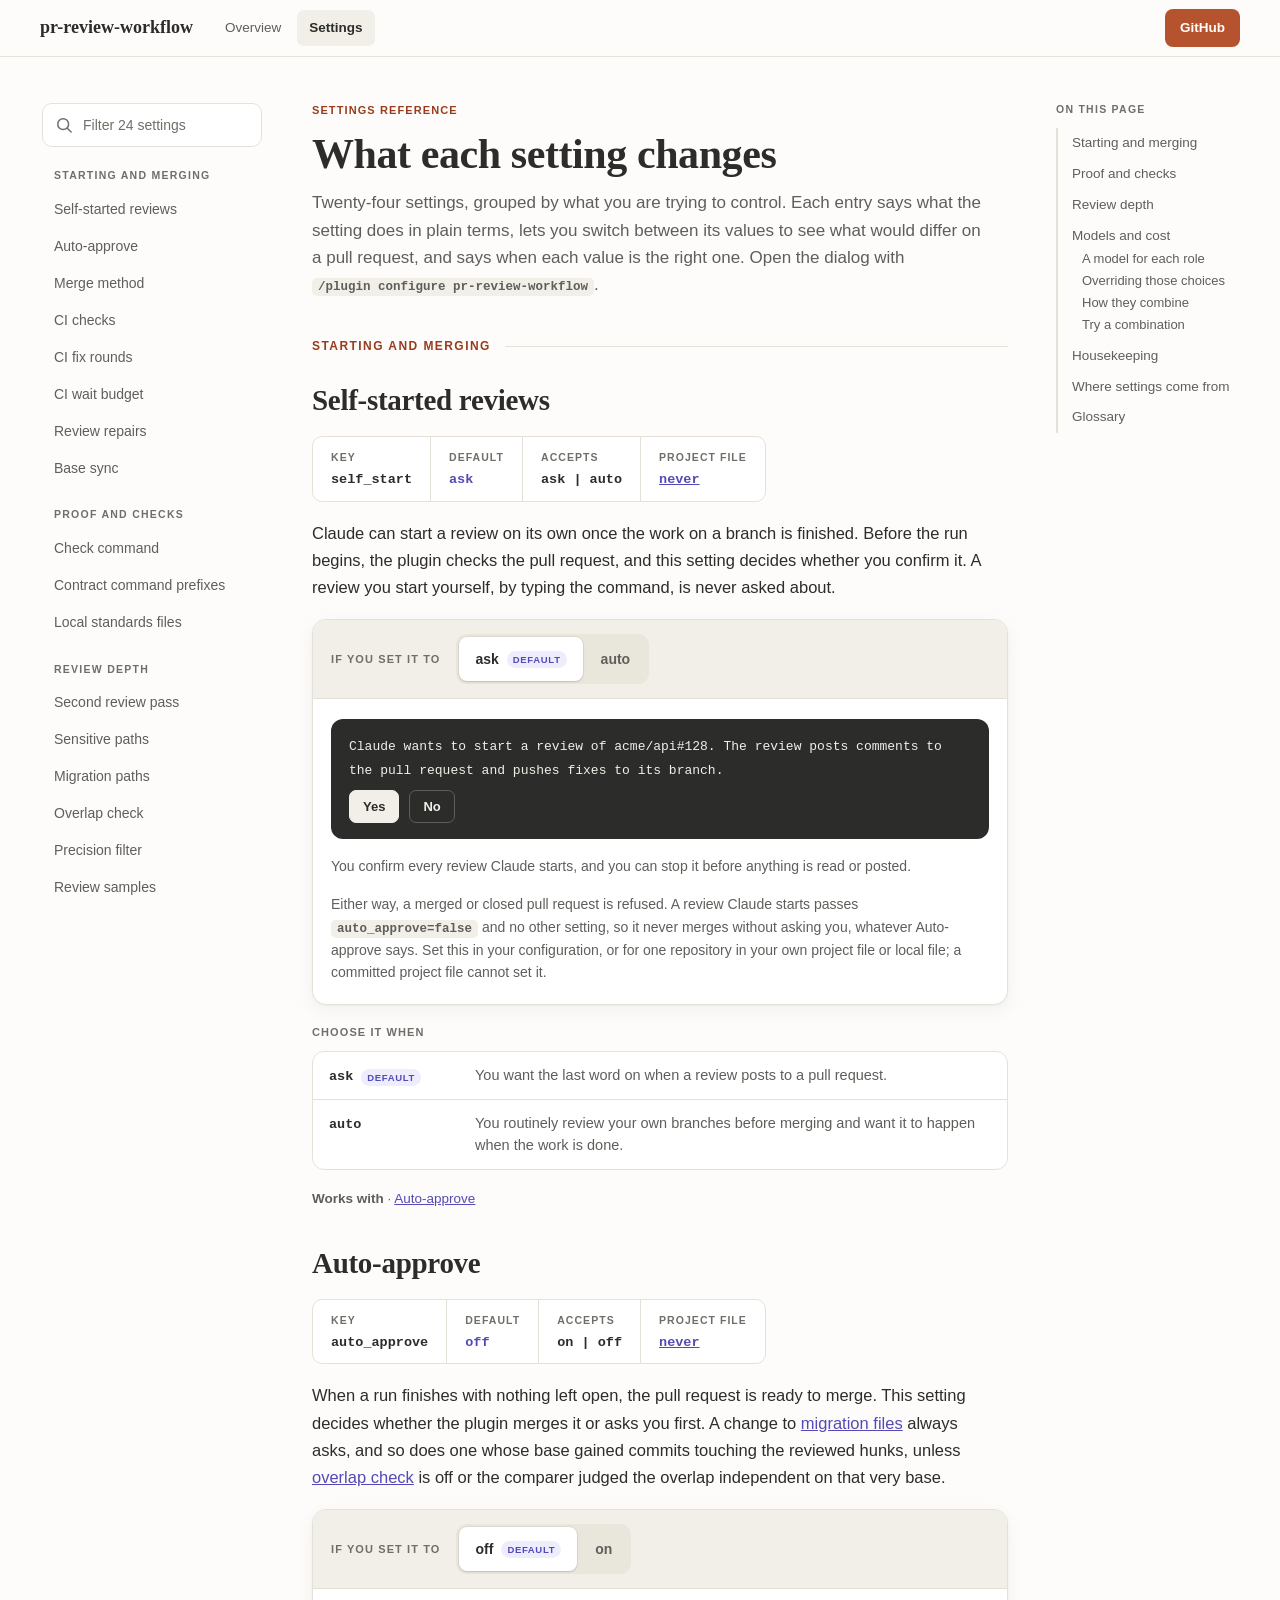
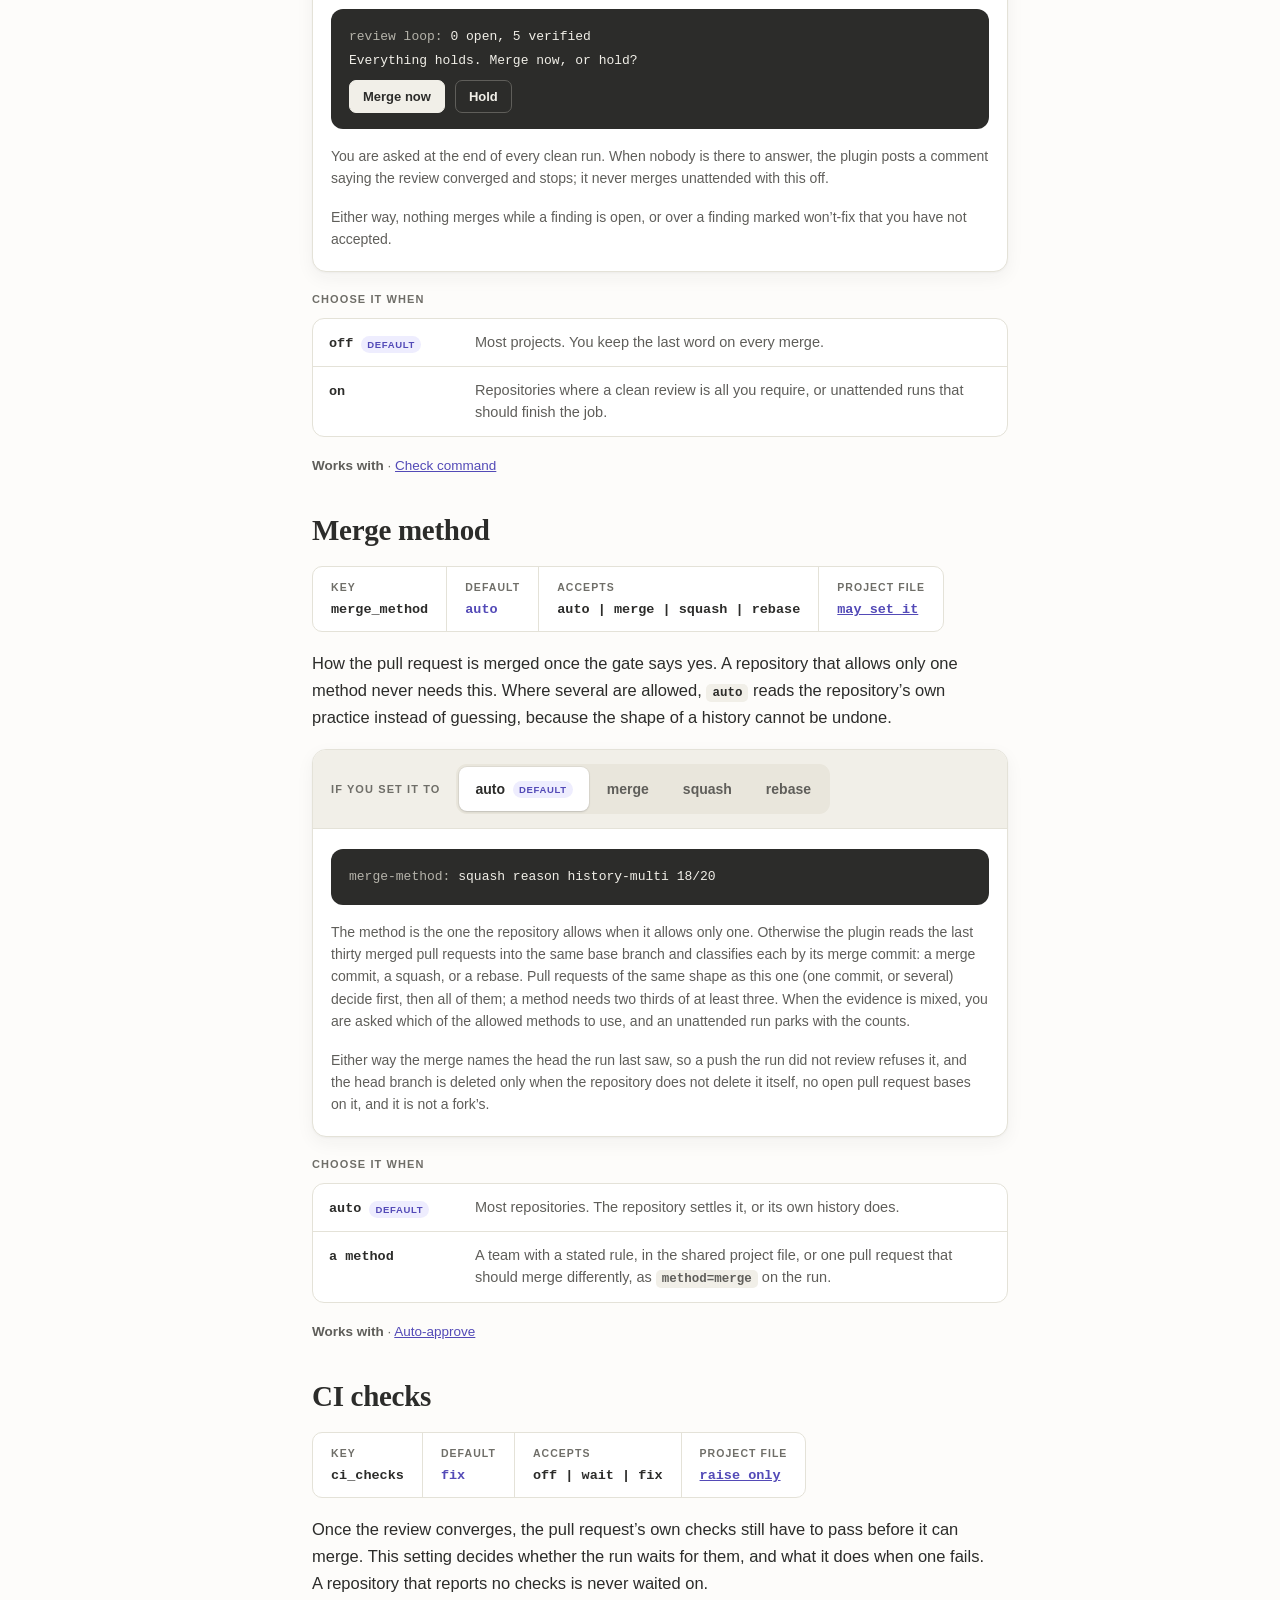
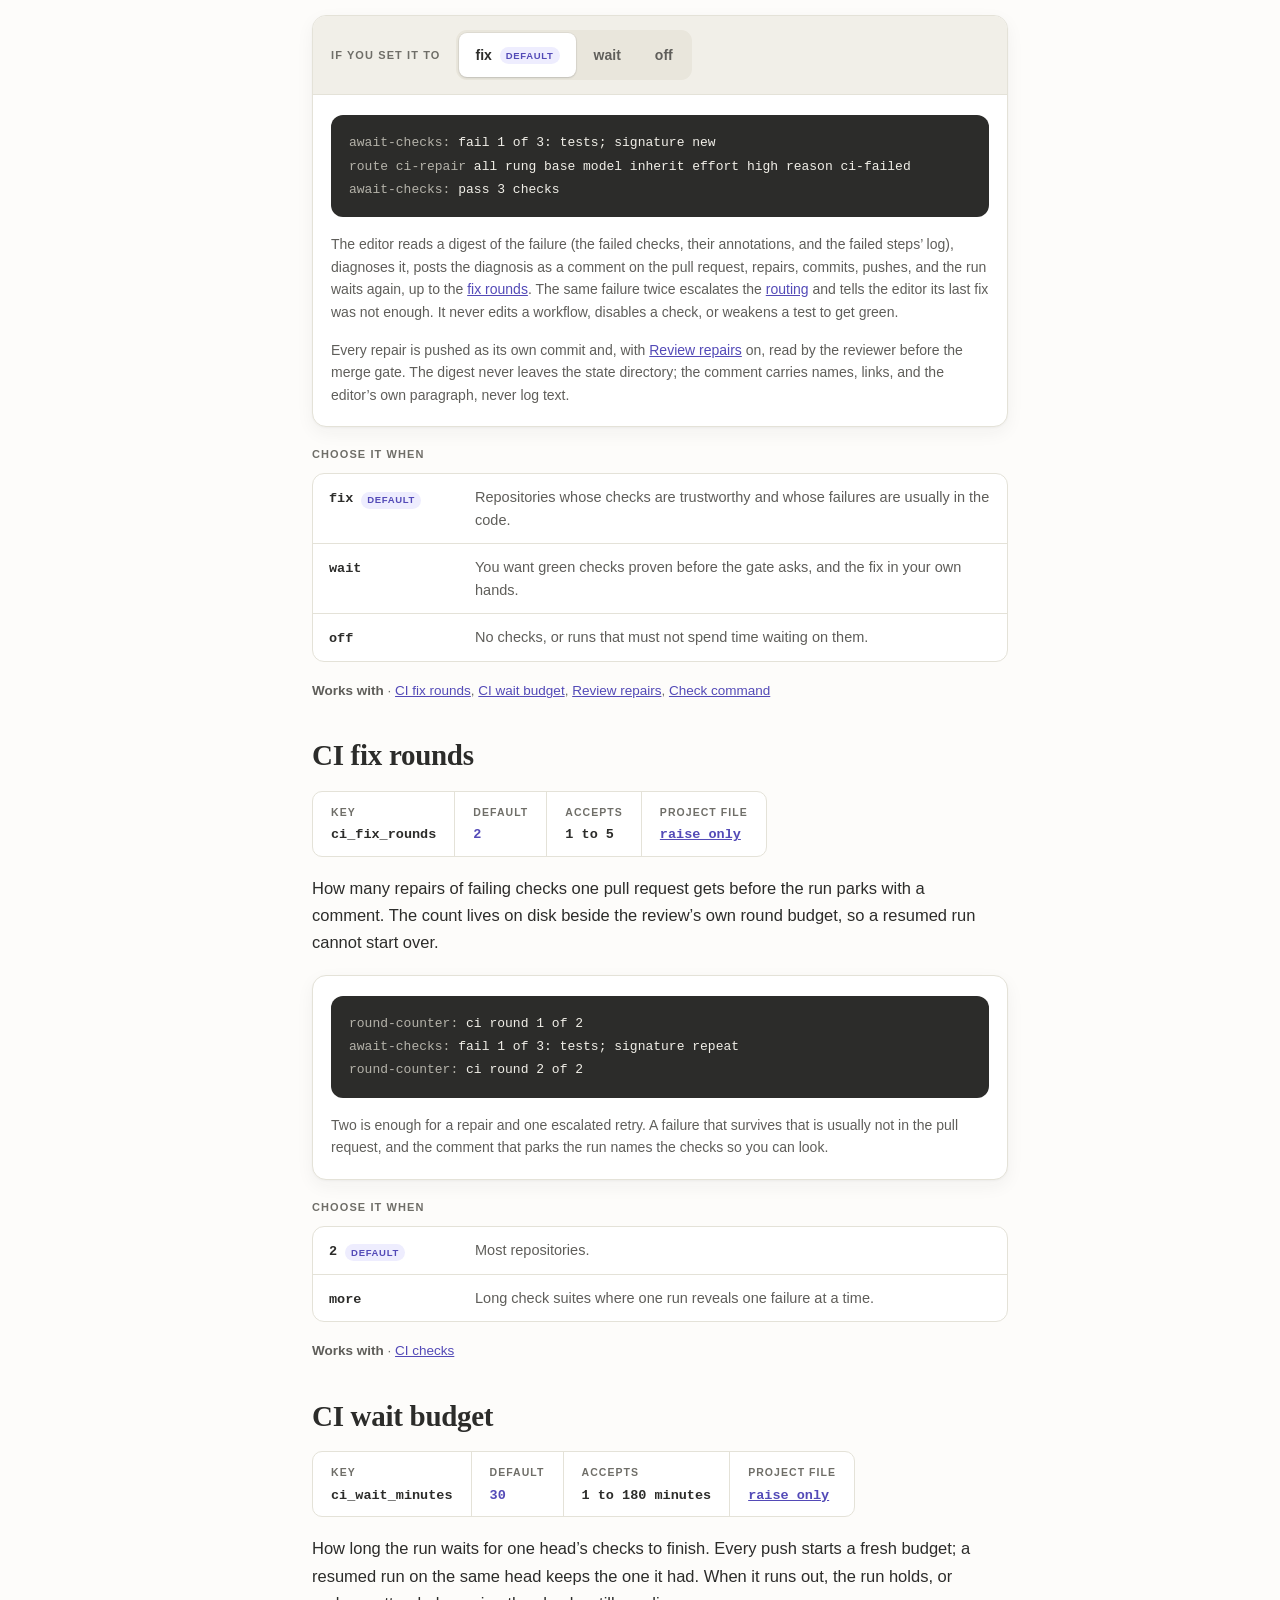
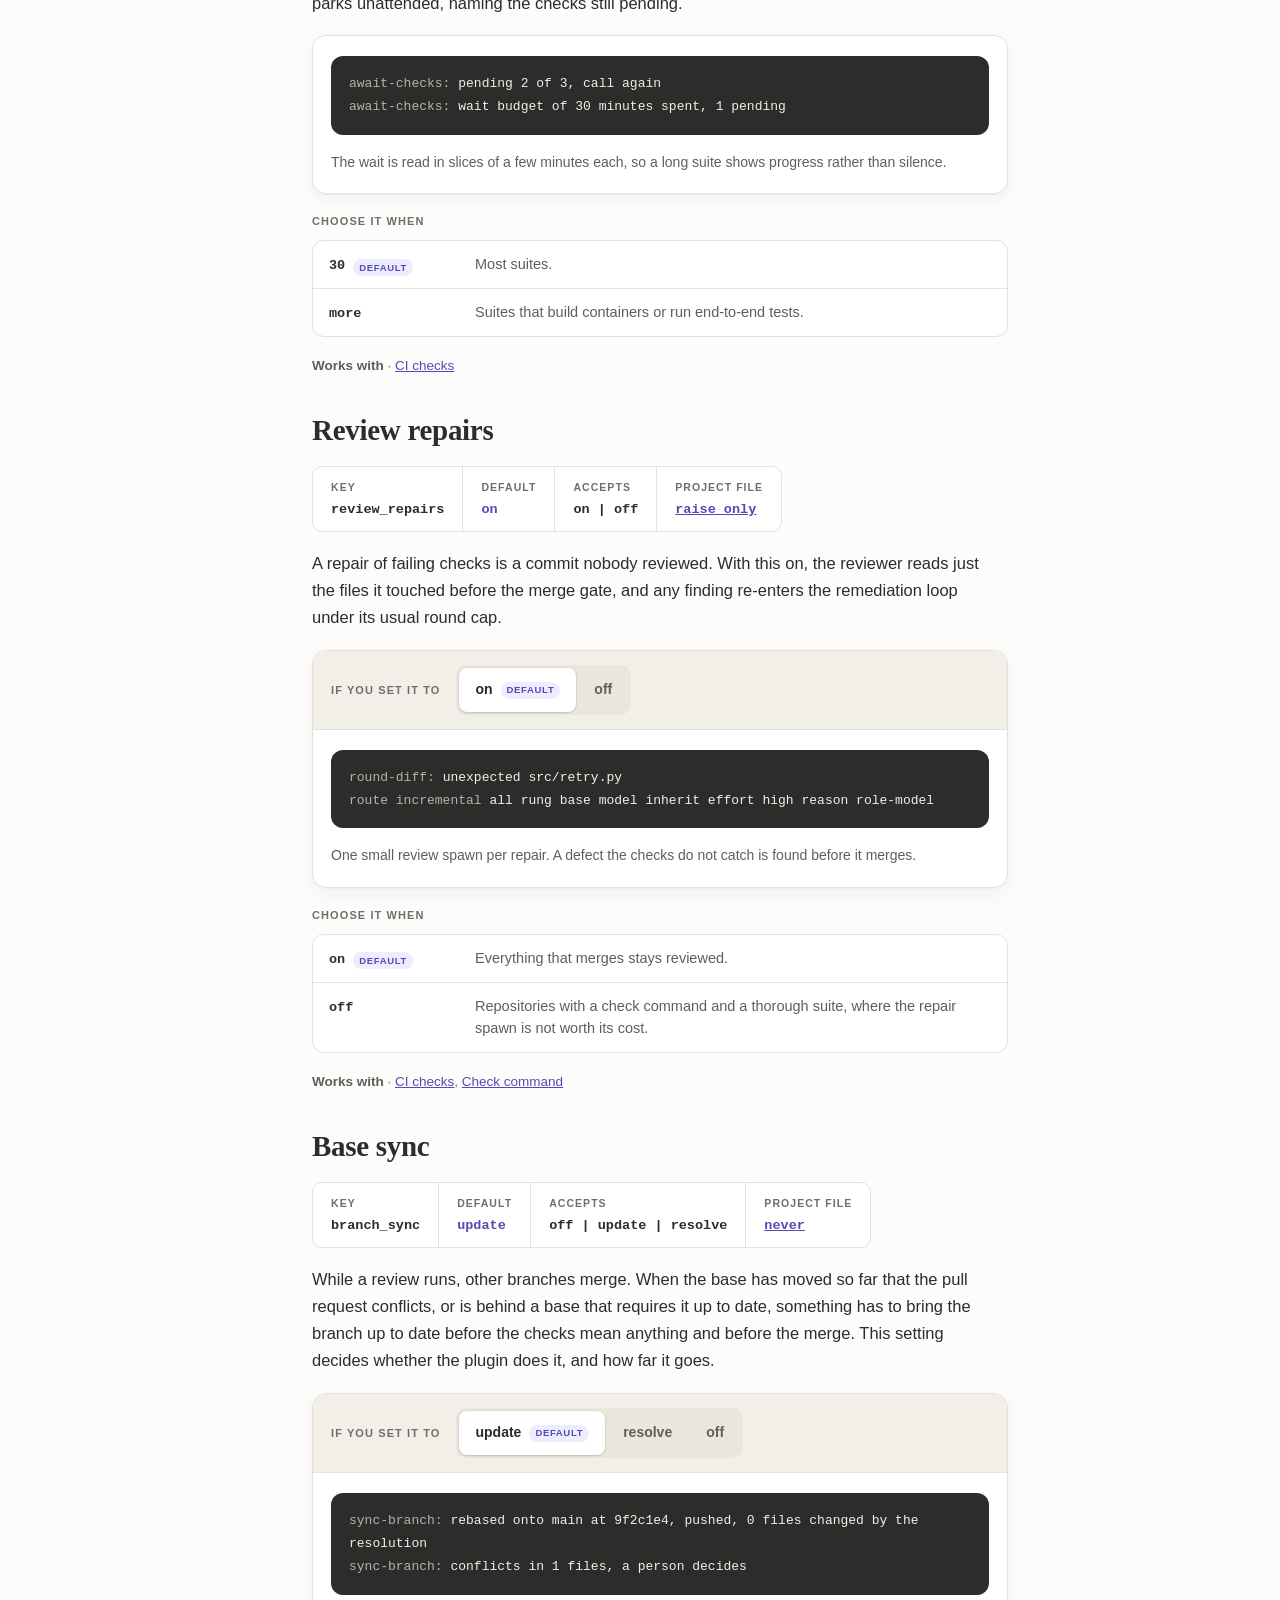
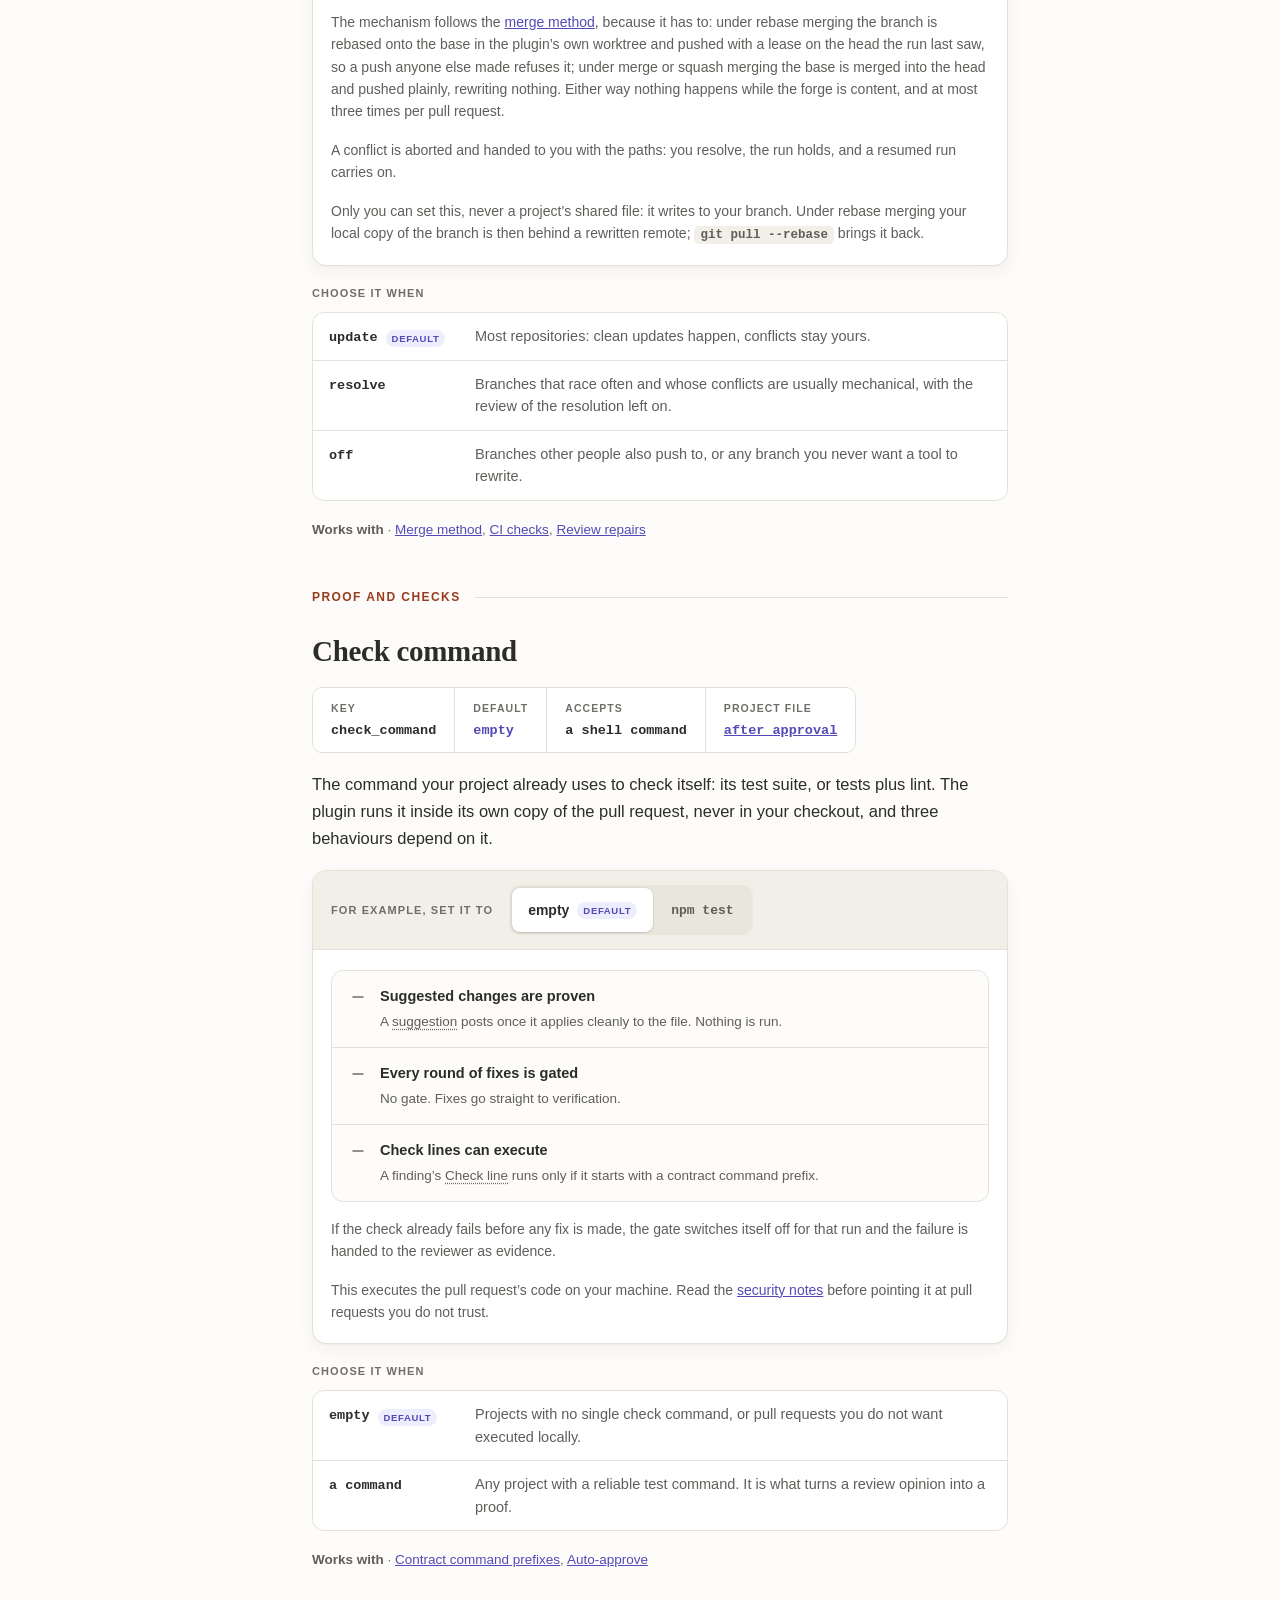
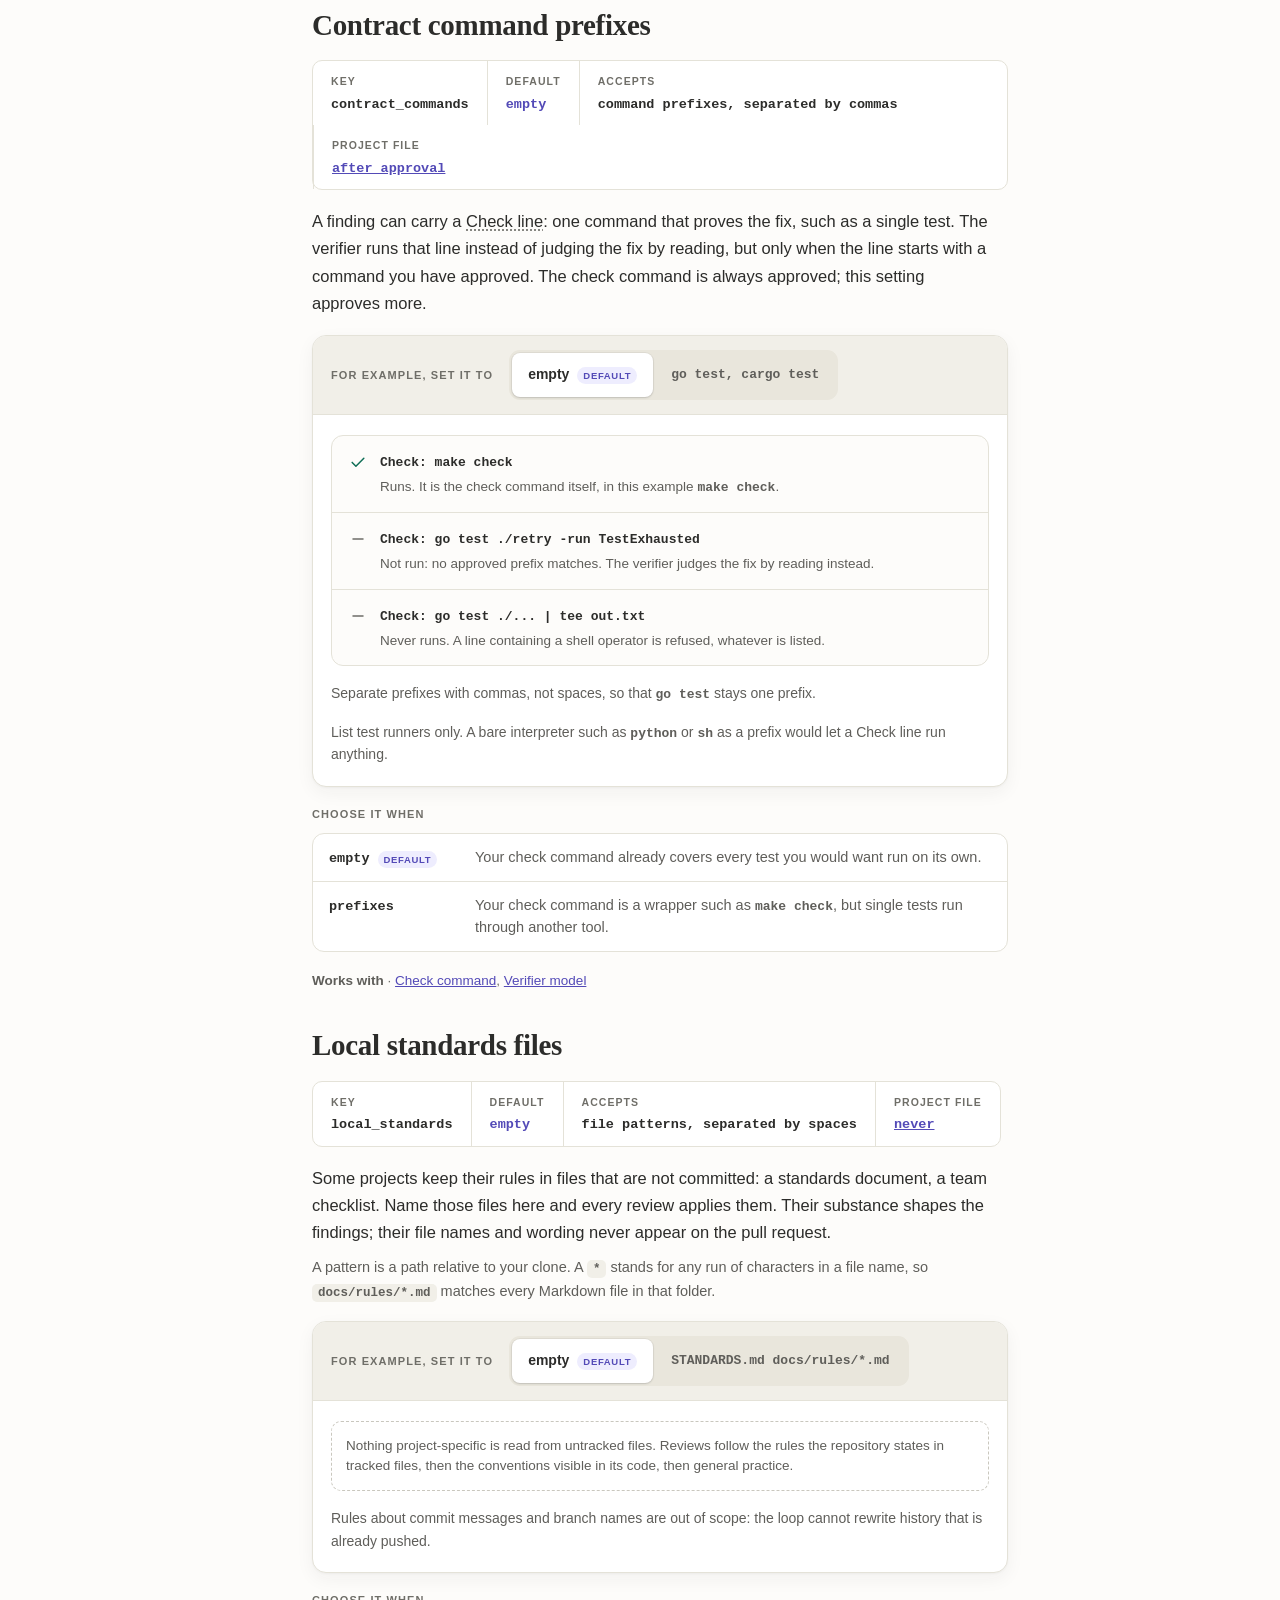
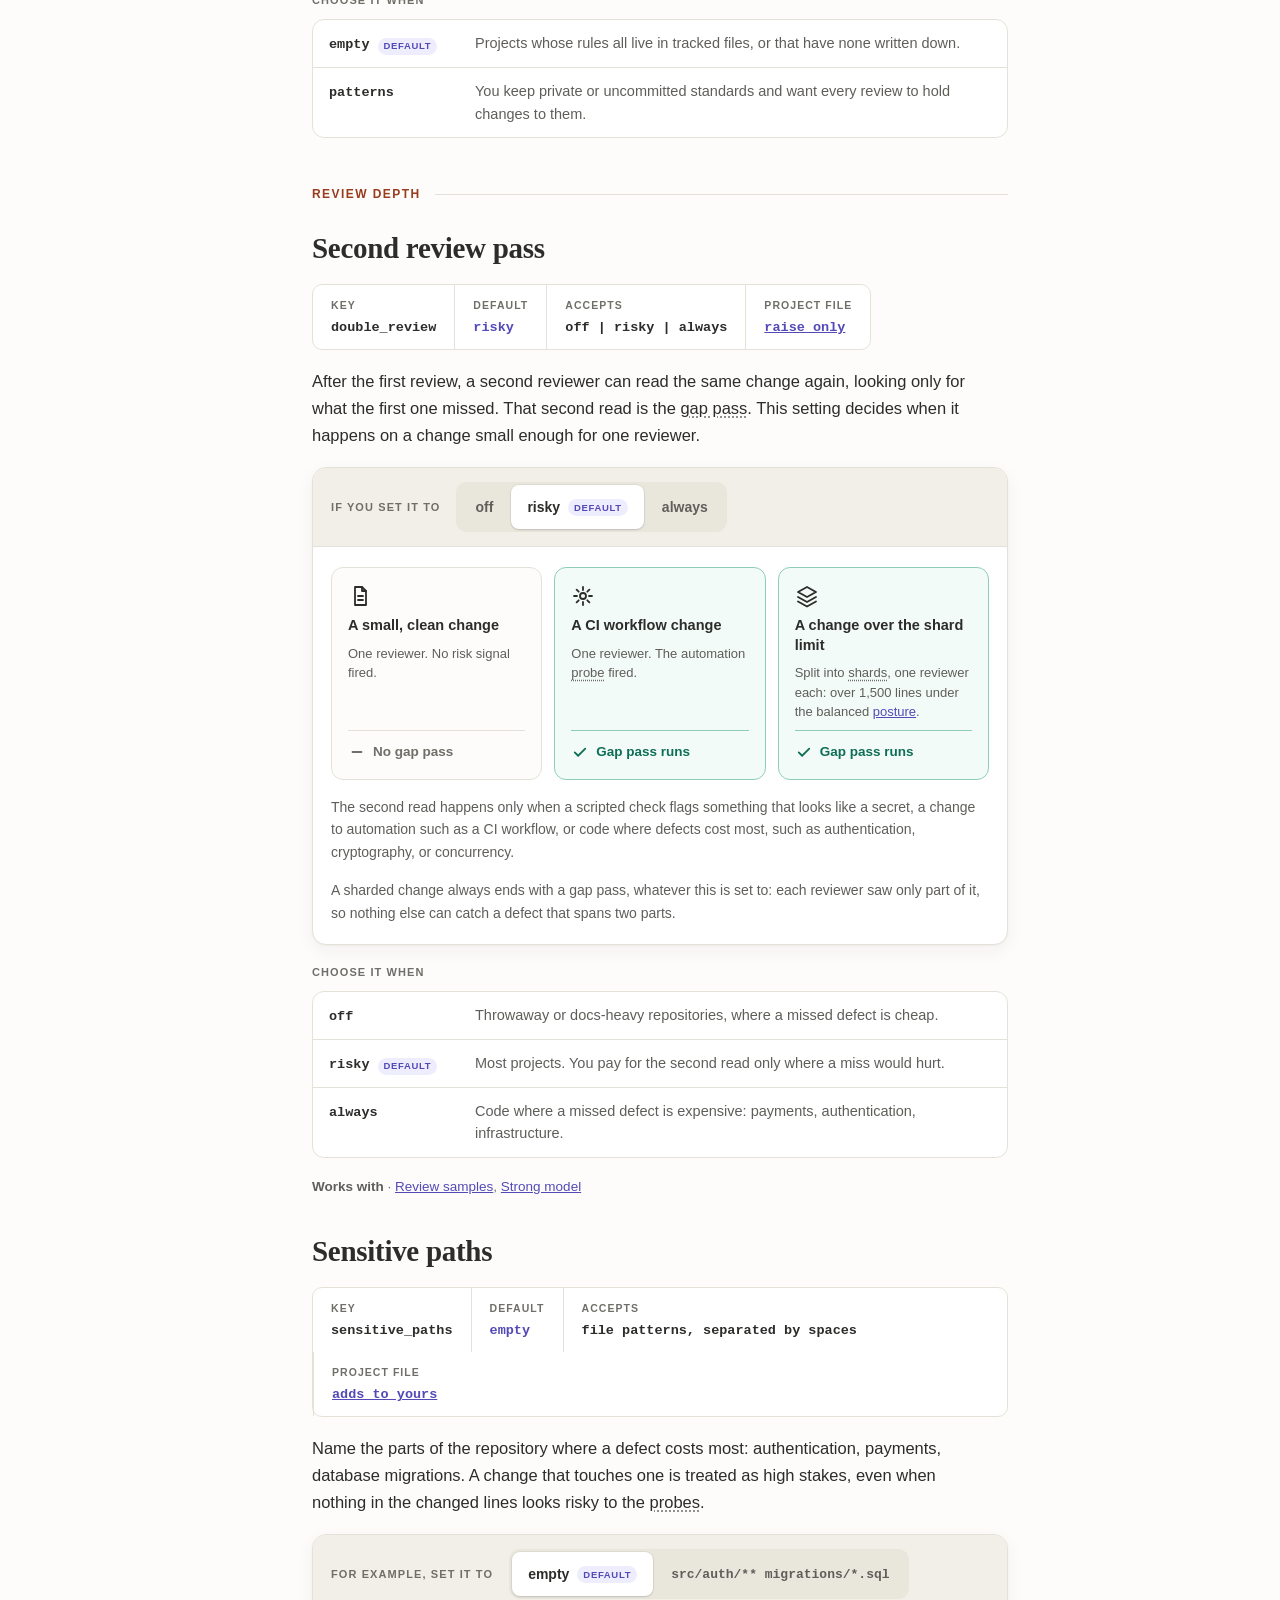
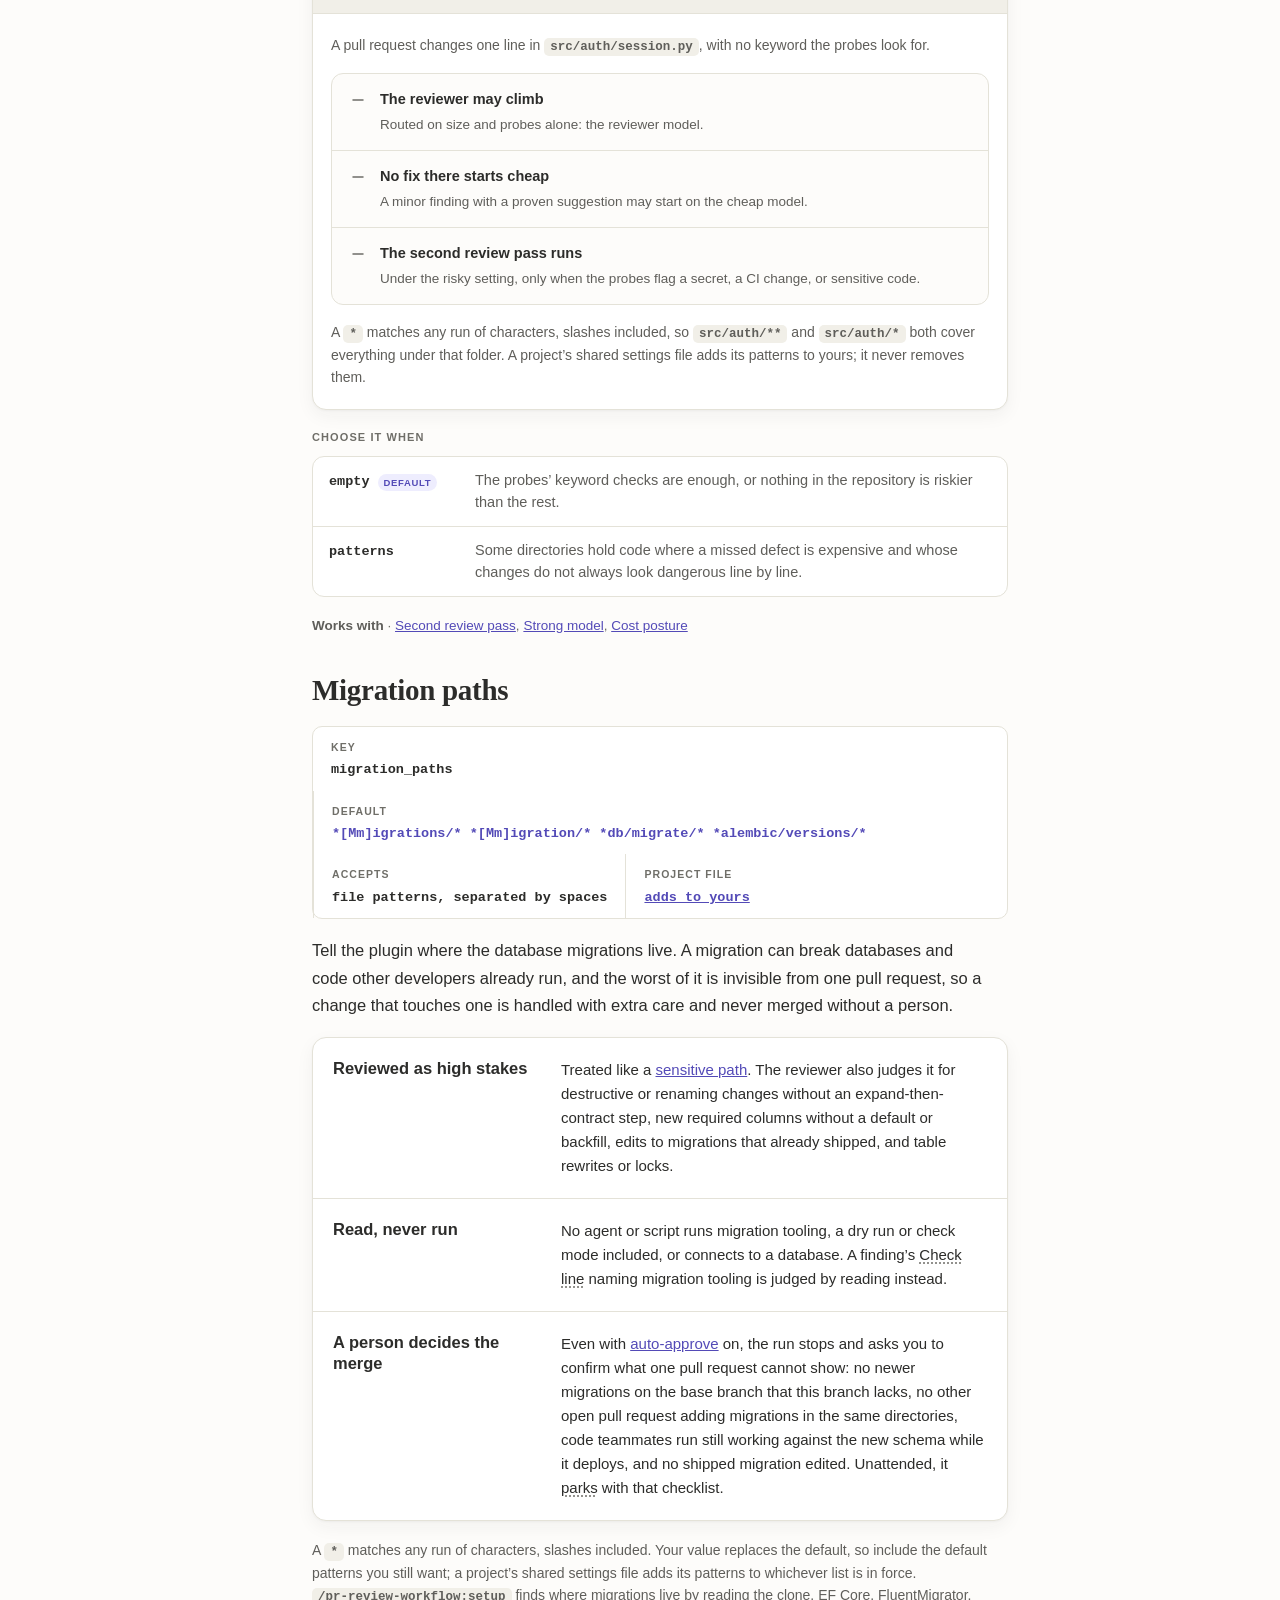
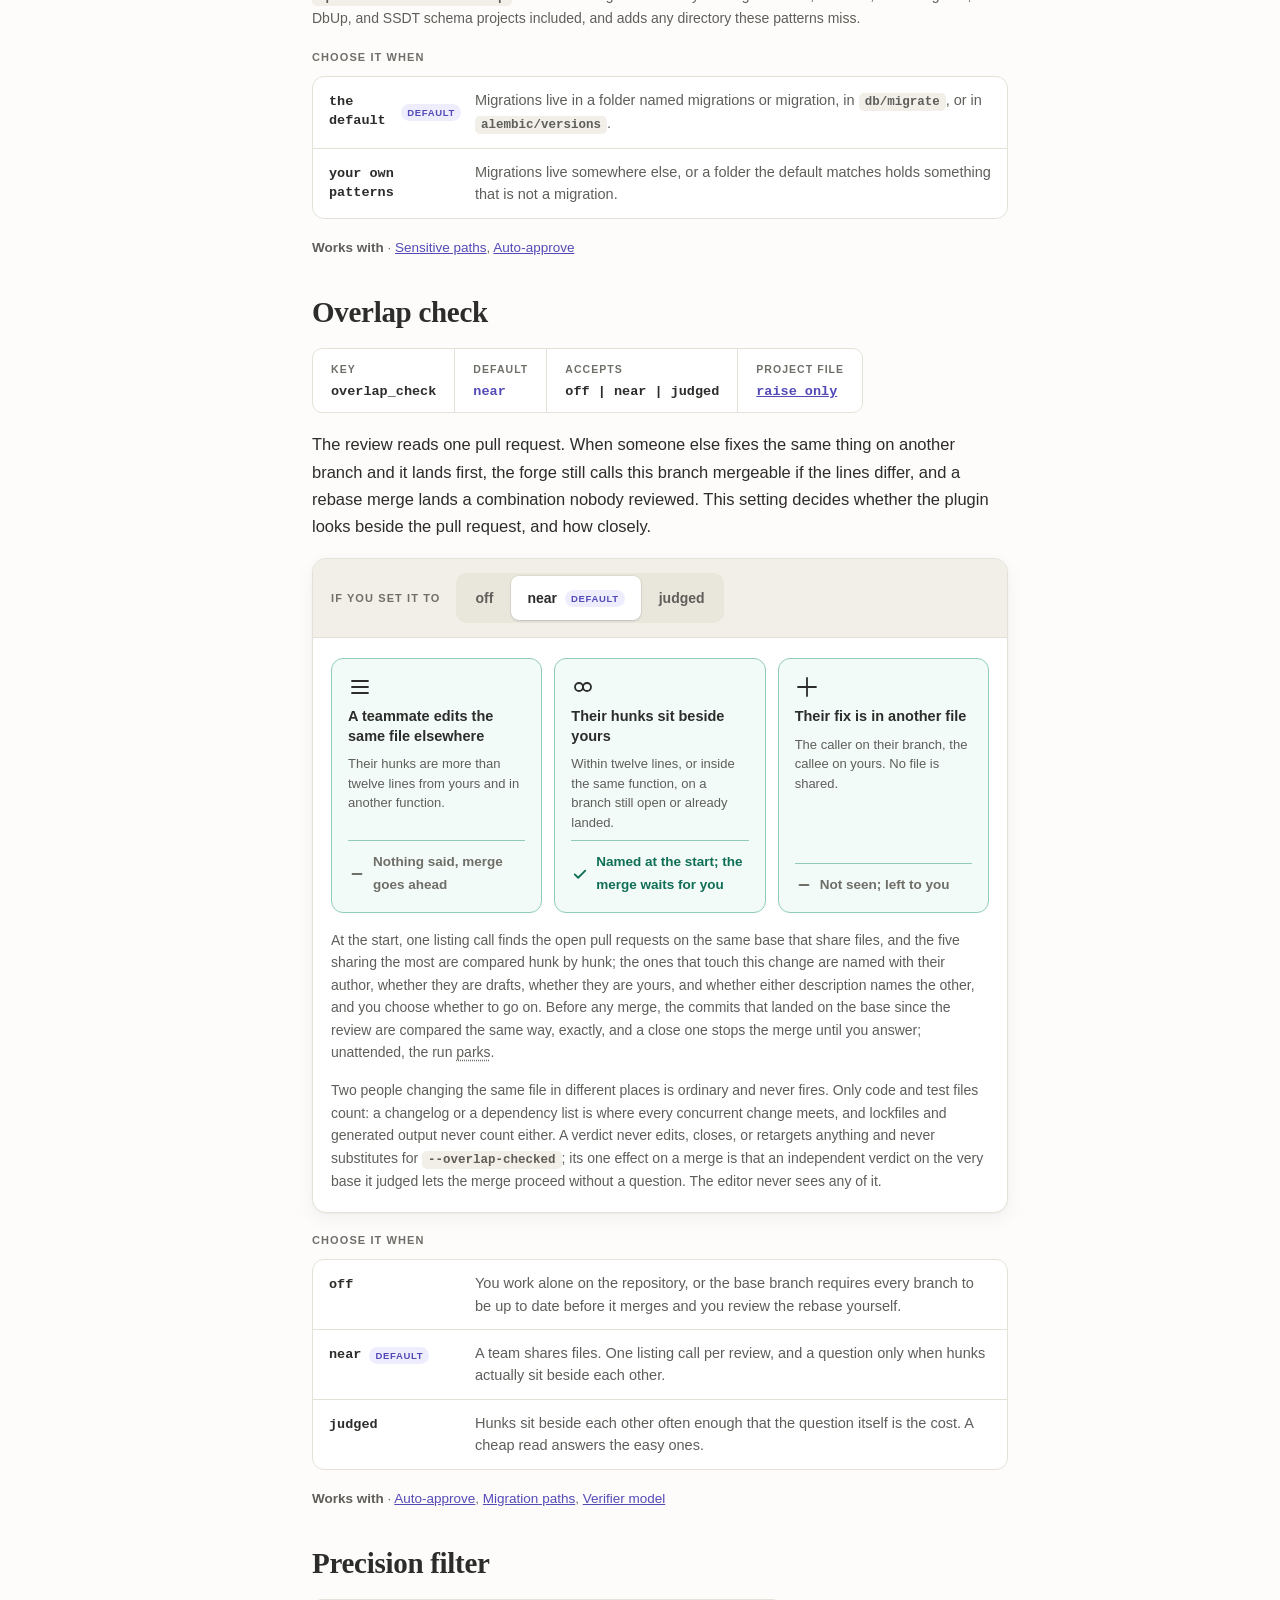
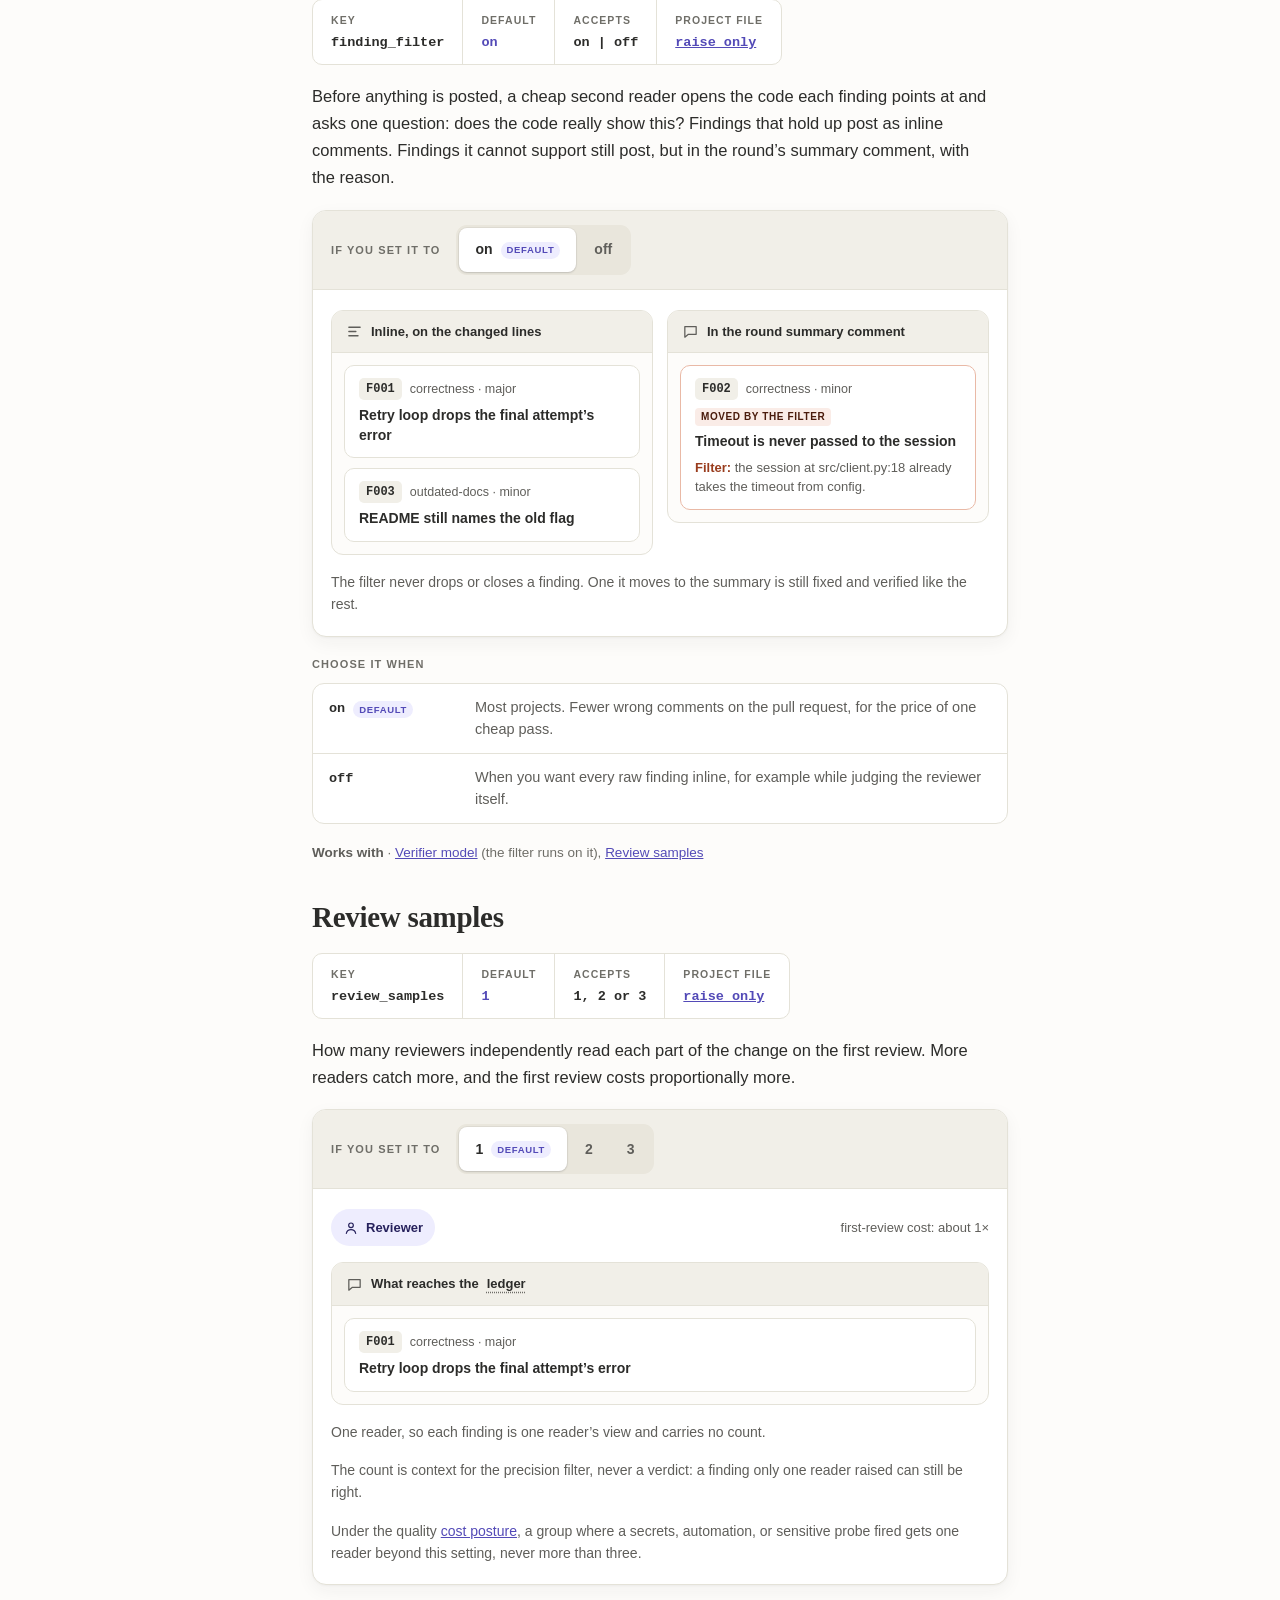
==== docs/settings.html @ af71d6e9 "List the comparer among the starting effort levels Addresses F004." ====
<!DOCTYPE html>
<html lang="en">
<head>
<meta charset="utf-8">
<meta name="viewport" content="width=device-width, initial-scale=1">
<meta http-equiv="Content-Security-Policy" content="default-src 'none'; script-src 'self'; style-src 'self'; img-src 'self'; base-uri 'none'; form-action 'none'">
<title>Settings reference &#183; pr-review-workflow</title>
<meta name="description" content="Every pr-review-workflow setting explained: what it does, what each value changes on a pull request, when to choose it, and how the settings work together.">
<link rel="canonical" href="https://paxton-meny.github.io/pr-review-workflow/settings.html">
<link rel="icon" href="assets/favicon.svg" type="image/svg+xml">
<meta name="theme-color" content="#FDFCFA" media="(prefers-color-scheme: light)">
<meta name="theme-color" content="#1E1E1C" media="(prefers-color-scheme: dark)">
<meta property="og:type" content="website">
<meta property="og:site_name" content="pr-review-workflow">
<meta property="og:title" content="Settings reference &#183; pr-review-workflow">
<meta property="og:description" content="Every pr-review-workflow setting explained: what it does, what each value changes on a pull request, when to choose it, and how the settings work together.">
<meta property="og:url" content="https://paxton-meny.github.io/pr-review-workflow/settings.html">
<meta property="og:image" content="https://paxton-meny.github.io/pr-review-workflow/assets/social-card.png">
<meta name="twitter:card" content="summary_large_image">
<link rel="stylesheet" href="assets/settings.css">
<script src="assets/settings.js" defer></script>
</head>
<body>

<header class="top">
<div class="top-in">
<button class="menu" id="menu" type="button" aria-label="Show the list of settings" aria-controls="settings-nav" aria-expanded="false"><svg class="ic" width="22" height="22" viewBox="0 0 24 24" aria-hidden="true"><path d="M4 7h16M4 12h16M4 17h16"/></svg></button>
<a class="mark" href="./">pr-review-workflow</a>
<nav class="top-nav" aria-label="Site">
<a href="./">Overview</a>
<a href="settings.html" aria-current="page">Settings</a>
</nav>
<a class="gh" href="https://github.com/Paxton-Meny/pr-review-workflow">GitHub</a>
</div>
</header>

<div class="page">

<nav class="side" id="settings-nav" aria-label="Settings">
<div class="find">
<svg class="ic" width="20" height="20" viewBox="0 0 24 24" aria-hidden="true"><circle cx="11" cy="11" r="6.5"/><path d="M16 16l4.5 4.5"/></svg>
<label class="sr" for="filter">Filter settings</label>
<input id="filter" type="search" placeholder="Filter 24 settings" autocomplete="off">
</div>
<p class="nomatch" id="filter-none" hidden>No setting matches.</p>
<div class="side-group">
<div class="side-head">STARTING AND MERGING</div>
<a href="#self-start" data-words="self_start start invoke ask auto">Self-started reviews</a>
<a href="#auto-approve" data-words="auto_approve merge ask">Auto-approve</a>
<a href="#merge-method" data-words="merge_method squash rebase merge commit history">Merge method</a>
<a href="#ci-checks" data-words="ci_checks actions workflow fail repair wait">CI checks</a>
<a href="#ci-fix-rounds" data-words="ci_fix_rounds repairs cap">CI fix rounds</a>
<a href="#ci-wait-minutes" data-words="ci_wait_minutes budget pending timeout">CI wait budget</a>
<a href="#review-repairs" data-words="review_repairs incremental unreviewed">Review repairs</a>
<a href="#branch-sync" data-words="branch_sync rebase conflicts behind update base">Base sync</a>
</div>
<div class="side-group">
<div class="side-head">PROOF AND CHECKS</div>
<a href="#check-command" data-words="check_command test gate suggestion">Check command</a>
<a href="#contract-commands" data-words="contract_commands check line verify">Contract command prefixes</a>
<a href="#local-standards" data-words="local_standards rules glob">Local standards files</a>
</div>
<div class="side-group">
<div class="side-head">REVIEW DEPTH</div>
<a href="#double-review" data-words="double_review gap pass">Second review pass</a>
<a href="#sensitive-paths" data-words="sensitive_paths auth payments risky">Sensitive paths</a>
<a href="#migration-paths" data-words="migration_paths database schema migrations">Migration paths</a>
<a href="#overlap-check" data-words="overlap_check overlap duplicate drift base moved other pull requests comparer">Overlap check</a>
<a href="#finding-filter" data-words="finding_filter demote summary">Precision filter</a>
<a href="#review-samples" data-words="review_samples support cost">Review samples</a>
</div>
<div class="side-group">
<div class="side-head">MODELS AND COST</div>
<a href="#reviewer-model" data-spy="models" data-words="reviewer_model">Reviewer model</a>
<a href="#editor-model" data-words="editor_model">Editor model</a>
<a href="#verifier-model" data-words="verifier_model">Verifier model</a>
<a href="#model-routing" data-words="model_routing auto fixed">Model routing</a>
<a href="#strong-model" data-words="strong_model opus arbitration">Strong model</a>
<a href="#cost-posture" data-words="cost_posture cheap economy quality balanced lean lines samples">Cost posture</a>
</div>
<div class="side-group">
<div class="side-head">HOUSEKEEPING</div>
<a href="#keep-ledgers" data-words="keep_ledgers disk prune">Ledgers kept</a>
</div>
<div class="side-group">
<div class="side-head">REFERENCE</div>
<a href="#where" data-words="project file local shared precedence override trust configure">Where settings come from</a>
<a href="#glossary" data-words="terms definitions">Glossary</a>
</div>
</nav>

<main id="top">

<div class="intro">
<div class="kicker">Settings reference</div>
<h1 class="display">What each setting changes</h1>
<p>Twenty-four settings, grouped by what you are trying to control. Each entry says what the setting does in plain terms, lets you switch between its values to see what would differ on a pull request, and says when each value is the right one. Open the dialog with <code>/plugin configure pr-review-workflow</code>.</p>
</div>

<div id="merging">
<div class="group"><h2>Starting and merging</h2></div>
<section class="entry" id="self-start" data-key="self_start" data-project="never" data-default="ask" data-options="ask auto">
<h3 class="display">Self-started reviews</h3>
<dl class="spec">
<div><dt>KEY</dt><dd>self_start</dd></div>
<div><dt>DEFAULT</dt><dd class="def">ask</dd></div>
<div><dt>ACCEPTS</dt><dd>ask | auto</dd></div>
<div><dt>PROJECT FILE</dt><dd><a href="#where-project">never</a></dd></div>
</dl>
<p class="lead">Claude can start a review on its own once the work on a branch is finished. Before the run begins, the plugin checks the pull request, and this setting decides whether you confirm it. A review you start yourself, by typing the command, is never asked about.</p>
<div class="unit" data-switch>
<div class="unit-bar" hidden>
<span class="kicker">If you set it to</span>
<div class="seg" role="group" aria-label="Self-started reviews value">
<button type="button" data-set="ask" aria-pressed="true">ask <span class="badge">DEFAULT</span></button>
<button type="button" data-set="auto" aria-pressed="false">auto</button>
</div>
</div>
<div class="unit-body">
<div class="termbox">
<div data-show="ask"><div>Claude wants to start a review of acme/api#128. The review posts comments to the pull request and pushes fixes to its branch.</div><div class="ask"><span class="fake pri">Yes</span><span class="fake">No</span></div></div>
<div data-show="auto" hidden><span class="dim">review loop:</span> starting acme/api#128</div>
</div>
<p class="note" data-show="ask">You confirm every review Claude starts, and you can stop it before anything is read or posted.</p>
<p class="note" data-show="auto" hidden>A ready pull request starts without a question. Ready means open and out of draft, with no reviews yet, no failing checks, your clone&#8217;s work committed and pushed, and no earlier run on this machine. Anything else still asks, and says why.</p>
<p class="note">Either way, a merged or closed pull request is refused. A review Claude starts passes <code>auto_approve=false</code> and no other setting, so it never merges without asking you, whatever Auto-approve says. Set this in your configuration, or for one repository in your own project file or local file; a committed project file cannot set it.</p>
</div>
</div>
<div class="choose">
<div class="kicker">Choose it when</div>
<dl class="choose-l">
<div><dt>ask <span class="badge">DEFAULT</span></dt><dd>You want the last word on when a review posts to a pull request.</dd></div>
<div><dt>auto</dt><dd>You routinely review your own branches before merging and want it to happen when the work is done.</dd></div>
</dl>
</div>
<p class="works"><b>Works with</b> &#183; <a href="#auto-approve">Auto-approve</a></p>
</section>
<section class="entry" id="auto-approve" data-key="auto_approve" data-project="never" data-default="false">
<h3 class="display">Auto-approve</h3>
<dl class="spec">
<div><dt>KEY</dt><dd>auto_approve</dd></div>
<div><dt>DEFAULT</dt><dd class="def">off</dd></div>
<div><dt>ACCEPTS</dt><dd>on | off</dd></div>
<div><dt>PROJECT FILE</dt><dd><a href="#where-project">never</a></dd></div>
</dl>
<p class="lead">When a run finishes with nothing left open, the pull request is ready to merge. This setting decides whether the plugin merges it or asks you first. A change to <a href="#migration-paths">migration files</a> always asks, and so does one whose base gained commits touching the reviewed hunks, unless <a href="#overlap-check">overlap check</a> is off or the comparer judged the overlap independent on that very base.</p>
<div class="unit" data-switch>
<div class="unit-bar" hidden>
<span class="kicker">If you set it to</span>
<div class="seg" role="group" aria-label="Auto-approve value">
<button type="button" data-set="off" aria-pressed="true">off <span class="badge">DEFAULT</span></button>
<button type="button" data-set="on" aria-pressed="false">on</button>
</div>
</div>
<div class="unit-body">
<div class="termbox">
<div><span class="dim">review loop:</span> 0 open, 5 verified</div>
<div data-show="off"><div>Everything holds. Merge now, or hold?</div><div class="ask"><span class="fake pri">Merge now</span><span class="fake">Hold</span></div></div>
<div data-show="on" hidden><span class="dim">merge-pr:</span> Paxton-Meny/api#128 <span class="ok">merged by rebase, branch deleted</span></div>
</div>
<p class="note" data-show="off">You are asked at the end of every clean run. When nobody is there to answer, the plugin posts a comment saying the review converged and stops; it never merges unattended with this off.</p>
<p class="note" data-show="on" hidden>The pull request merges as soon as the loop is clean, whether or not anyone is watching, unless Claude started the review on its own, the change touches migrations, or commits landed on the base touch the reviewed hunks (see <a href="#overlap-check">overlap check</a>).</p>
<p class="note">Either way, nothing merges while a finding is open, or over a finding marked won&#8217;t-fix that you have not accepted.</p>
</div>
</div>
<div class="choose">
<div class="kicker">Choose it when</div>
<dl class="choose-l">
<div><dt>off <span class="badge">DEFAULT</span></dt><dd>Most projects. You keep the last word on every merge.</dd></div>
<div><dt>on</dt><dd>Repositories where a clean review is all you require, or unattended runs that should finish the job.</dd></div>
</dl>
</div>
<p class="works"><b>Works with</b> &#183; <a href="#check-command">Check command</a></p>
</section>
<section class="entry" id="merge-method" data-key="merge_method" data-project="sets" data-default="auto" data-options="auto merge squash rebase">
<h3 class="display">Merge method</h3>
<dl class="spec">
<div><dt>KEY</dt><dd>merge_method</dd></div>
<div><dt>DEFAULT</dt><dd class="def">auto</dd></div>
<div><dt>ACCEPTS</dt><dd>auto | merge | squash | rebase</dd></div>
<div><dt>PROJECT FILE</dt><dd><a href="#where-project">may set it</a></dd></div>
</dl>
<p class="lead">How the pull request is merged once the gate says yes. A repository that allows only one method never needs this. Where several are allowed, <code>auto</code> reads the repository&#8217;s own practice instead of guessing, because the shape of a history cannot be undone.</p>
<div class="unit" data-switch>
<div class="unit-bar" hidden>
<span class="kicker">If you set it to</span>
<div class="seg" role="group" aria-label="Merge method value">
<button type="button" data-set="auto" aria-pressed="true">auto <span class="badge">DEFAULT</span></button>
<button type="button" data-set="merge" aria-pressed="false">merge</button>
<button type="button" data-set="squash" aria-pressed="false">squash</button>
<button type="button" data-set="rebase" aria-pressed="false">rebase</button>
</div>
</div>
<div class="unit-body">
<div class="termbox">
<div data-show="auto"><span class="dim">merge-method:</span> squash reason history-multi 18/20</div>
<div data-show="merge" hidden><span class="dim">merge-method:</span> merge reason setting</div>
<div data-show="squash" hidden><span class="dim">merge-method:</span> squash reason setting</div>
<div data-show="rebase" hidden><span class="dim">merge-method:</span> rebase reason setting</div>
</div>
<p class="note" data-show="auto">The method is the one the repository allows when it allows only one. Otherwise the plugin reads the last thirty merged pull requests into the same base branch and classifies each by its merge commit: a merge commit, a squash, or a rebase. Pull requests of the same shape as this one (one commit, or several) decide first, then all of them; a method needs two thirds of at least three. When the evidence is mixed, you are asked which of the allowed methods to use, and an unattended run parks with the counts.</p>
<p class="note" data-show="merge" hidden>A merge commit, always. Refused up front, before anything is read, when the repository does not allow it.</p>
<p class="note" data-show="squash" hidden>The pull request&#8217;s commits become one, always. Refused up front when the repository does not allow it.</p>
<p class="note" data-show="rebase" hidden>The commits are replayed onto the base, always. Refused up front when the repository does not allow it.</p>
<p class="note">Either way the merge names the head the run last saw, so a push the run did not review refuses it, and the head branch is deleted only when the repository does not delete it itself, no open pull request bases on it, and it is not a fork&#8217;s.</p>
</div>
</div>
<div class="choose">
<div class="kicker">Choose it when</div>
<dl class="choose-l">
<div><dt>auto <span class="badge">DEFAULT</span></dt><dd>Most repositories. The repository settles it, or its own history does.</dd></div>
<div><dt>a method</dt><dd>A team with a stated rule, in the shared project file, or one pull request that should merge differently, as <code>method=merge</code> on the run.</dd></div>
</dl>
</div>
<p class="works"><b>Works with</b> &#183; <a href="#auto-approve">Auto-approve</a></p>
</section>
<section class="entry" id="ci-checks" data-key="ci_checks" data-project="raise" data-default="fix" data-options="off wait fix">
<h3 class="display">CI checks</h3>
<dl class="spec">
<div><dt>KEY</dt><dd>ci_checks</dd></div>
<div><dt>DEFAULT</dt><dd class="def">fix</dd></div>
<div><dt>ACCEPTS</dt><dd>off | wait | fix</dd></div>
<div><dt>PROJECT FILE</dt><dd><a href="#where-project">raise only</a></dd></div>
</dl>
<p class="lead">Once the review converges, the pull request&#8217;s own checks still have to pass before it can merge. This setting decides whether the run waits for them, and what it does when one fails. A repository that reports no checks is never waited on.</p>
<div class="unit" data-switch>
<div class="unit-bar" hidden>
<span class="kicker">If you set it to</span>
<div class="seg" role="group" aria-label="CI checks value">
<button type="button" data-set="fix" aria-pressed="true">fix <span class="badge">DEFAULT</span></button>
<button type="button" data-set="wait" aria-pressed="false">wait</button>
<button type="button" data-set="off" aria-pressed="false">off</button>
</div>
</div>
<div class="unit-body">
<div class="termbox">
<div><span class="dim">await-checks:</span> fail 1 of 3: tests; signature new</div>
<div data-show="fix"><span class="dim">route ci-repair</span> all rung base model inherit effort high reason ci-failed</div>
<div data-show="fix"><span class="dim">await-checks:</span> pass 3 checks</div>
<div data-show="wait" hidden><span class="dim">review loop:</span> checks failed, the pull request holds with a comment</div>
<div data-show="off" hidden><span class="dim">merge-pr:</span> merge state is BLOCKED, refusing</div>
</div>
<p class="note" data-show="fix">The editor reads a digest of the failure (the failed checks, their annotations, and the failed steps&#8217; log), diagnoses it, posts the diagnosis as a comment on the pull request, repairs, commits, pushes, and the run waits again, up to the <a href="#ci-fix-rounds">fix rounds</a>. The same failure twice escalates the <a href="#model-combine">routing</a> and tells the editor its last fix was not enough. It never edits a workflow, disables a check, or weakens a test to get green.</p>
<p class="note" data-show="wait" hidden>The run waits for the checks and, on a failure, posts a comment naming the failed checks and their links, then holds (unattended, it parks). Fixing stays with you.</p>
<p class="note" data-show="off" hidden>Nothing waits. A failing required check reaches the merge gate, which refuses the merge, and the run stops there as it did before this setting existed.</p>
<p class="note">Every repair is pushed as its own commit and, with <a href="#review-repairs">Review repairs</a> on, read by the reviewer before the merge gate. The digest never leaves the state directory; the comment carries names, links, and the editor&#8217;s own paragraph, never log text.</p>
</div>
</div>
<div class="choose">
<div class="kicker">Choose it when</div>
<dl class="choose-l">
<div><dt>fix <span class="badge">DEFAULT</span></dt><dd>Repositories whose checks are trustworthy and whose failures are usually in the code.</dd></div>
<div><dt>wait</dt><dd>You want green checks proven before the gate asks, and the fix in your own hands.</dd></div>
<div><dt>off</dt><dd>No checks, or runs that must not spend time waiting on them.</dd></div>
</dl>
</div>
<p class="works"><b>Works with</b> &#183; <a href="#ci-fix-rounds">CI fix rounds</a>, <a href="#ci-wait-minutes">CI wait budget</a>, <a href="#review-repairs">Review repairs</a>, <a href="#check-command">Check command</a></p>
</section>
<section class="entry" id="ci-fix-rounds" data-key="ci_fix_rounds" data-project="raise" data-default="2" data-min="1" data-max="5">
<h3 class="display">CI fix rounds</h3>
<dl class="spec">
<div><dt>KEY</dt><dd>ci_fix_rounds</dd></div>
<div><dt>DEFAULT</dt><dd class="def">2</dd></div>
<div><dt>ACCEPTS</dt><dd>1 to 5</dd></div>
<div><dt>PROJECT FILE</dt><dd><a href="#where-project">raise only</a></dd></div>
</dl>
<p class="lead">How many repairs of failing checks one pull request gets before the run parks with a comment. The count lives on disk beside the review&#8217;s own round budget, so a resumed run cannot start over.</p>
<div class="unit">
<div class="unit-body">
<div class="termbox">
<div><span class="dim">round-counter:</span> ci round 1 of 2</div>
<div><span class="dim">await-checks:</span> fail 1 of 3: tests; signature repeat</div>
<div><span class="dim">round-counter:</span> ci round 2 of 2</div>
</div>
<p class="note">Two is enough for a repair and one escalated retry. A failure that survives that is usually not in the pull request, and the comment that parks the run names the checks so you can look.</p>
</div>
</div>
<div class="choose">
<div class="kicker">Choose it when</div>
<dl class="choose-l">
<div><dt>2 <span class="badge">DEFAULT</span></dt><dd>Most repositories.</dd></div>
<div><dt>more</dt><dd>Long check suites where one run reveals one failure at a time.</dd></div>
</dl>
</div>
<p class="works"><b>Works with</b> &#183; <a href="#ci-checks">CI checks</a></p>
</section>
<section class="entry" id="ci-wait-minutes" data-key="ci_wait_minutes" data-project="raise" data-default="30" data-min="1" data-max="180">
<h3 class="display">CI wait budget</h3>
<dl class="spec">
<div><dt>KEY</dt><dd>ci_wait_minutes</dd></div>
<div><dt>DEFAULT</dt><dd class="def">30</dd></div>
<div><dt>ACCEPTS</dt><dd>1 to 180 minutes</dd></div>
<div><dt>PROJECT FILE</dt><dd><a href="#where-project">raise only</a></dd></div>
</dl>
<p class="lead">How long the run waits for one head&#8217;s checks to finish. Every push starts a fresh budget; a resumed run on the same head keeps the one it had. When it runs out, the run holds, or parks unattended, naming the checks still pending.</p>
<div class="unit">
<div class="unit-body">
<div class="termbox">
<div><span class="dim">await-checks:</span> pending 2 of 3, call again</div>
<div><span class="dim">await-checks:</span> wait budget of 30 minutes spent, 1 pending</div>
</div>
<p class="note">The wait is read in slices of a few minutes each, so a long suite shows progress rather than silence.</p>
</div>
</div>
<div class="choose">
<div class="kicker">Choose it when</div>
<dl class="choose-l">
<div><dt>30 <span class="badge">DEFAULT</span></dt><dd>Most suites.</dd></div>
<div><dt>more</dt><dd>Suites that build containers or run end-to-end tests.</dd></div>
</dl>
</div>
<p class="works"><b>Works with</b> &#183; <a href="#ci-checks">CI checks</a></p>
</section>
<section class="entry" id="review-repairs" data-key="review_repairs" data-project="raise" data-default="true">
<h3 class="display">Review repairs</h3>
<dl class="spec">
<div><dt>KEY</dt><dd>review_repairs</dd></div>
<div><dt>DEFAULT</dt><dd class="def">on</dd></div>
<div><dt>ACCEPTS</dt><dd>on | off</dd></div>
<div><dt>PROJECT FILE</dt><dd><a href="#where-project">raise only</a></dd></div>
</dl>
<p class="lead">A repair of failing checks is a commit nobody reviewed. With this on, the reviewer reads just the files it touched before the merge gate, and any finding re-enters the remediation loop under its usual round cap.</p>
<div class="unit" data-switch>
<div class="unit-bar" hidden>
<span class="kicker">If you set it to</span>
<div class="seg" role="group" aria-label="Review repairs value">
<button type="button" data-set="on" aria-pressed="true">on <span class="badge">DEFAULT</span></button>
<button type="button" data-set="off" aria-pressed="false">off</button>
</div>
</div>
<div class="unit-body">
<div class="termbox">
<div><span class="dim">round-diff:</span> unexpected src/retry.py</div>
<div data-show="on"><span class="dim">route incremental</span> all rung base model inherit effort high reason role-model</div>
<div data-show="off" hidden><span class="dim">await-checks:</span> pass 3 checks</div>
</div>
<p class="note" data-show="on">One small review spawn per repair. A defect the checks do not catch is found before it merges.</p>
<p class="note" data-show="off" hidden>The check gate and the checks are the only judges of a repair. Cheaper, and a repair that introduces a defect the checks miss merges unreviewed.</p>
</div>
</div>
<div class="choose">
<div class="kicker">Choose it when</div>
<dl class="choose-l">
<div><dt>on <span class="badge">DEFAULT</span></dt><dd>Everything that merges stays reviewed.</dd></div>
<div><dt>off</dt><dd>Repositories with a check command and a thorough suite, where the repair spawn is not worth its cost.</dd></div>
</dl>
</div>
<p class="works"><b>Works with</b> &#183; <a href="#ci-checks">CI checks</a>, <a href="#check-command">Check command</a></p>
</section>
<section class="entry" id="branch-sync" data-key="branch_sync" data-project="never" data-default="update" data-options="off update resolve">
<h3 class="display">Base sync</h3>
<dl class="spec">
<div><dt>KEY</dt><dd>branch_sync</dd></div>
<div><dt>DEFAULT</dt><dd class="def">update</dd></div>
<div><dt>ACCEPTS</dt><dd>off | update | resolve</dd></div>
<div><dt>PROJECT FILE</dt><dd><a href="#where-project">never</a></dd></div>
</dl>
<p class="lead">While a review runs, other branches merge. When the base has moved so far that the pull request conflicts, or is behind a base that requires it up to date, something has to bring the branch up to date before the checks mean anything and before the merge. This setting decides whether the plugin does it, and how far it goes.</p>
<div class="unit" data-switch>
<div class="unit-bar" hidden>
<span class="kicker">If you set it to</span>
<div class="seg" role="group" aria-label="Base sync value">
<button type="button" data-set="update" aria-pressed="true">update <span class="badge">DEFAULT</span></button>
<button type="button" data-set="resolve" aria-pressed="false">resolve</button>
<button type="button" data-set="off" aria-pressed="false">off</button>
</div>
</div>
<div class="unit-body">
<div class="termbox">
<div data-show="update resolve"><span class="dim">sync-branch:</span> rebased onto main at 9f2c1e4, pushed, 0 files changed by the resolution</div>
<div data-show="update"><span class="dim">sync-branch:</span> conflicts in 1 files, a person decides</div>
<div data-show="resolve" hidden><span class="dim">sync-branch:</span> conflicts in 1 files, the worktree holds the rebase</div>
<div data-show="resolve" hidden><span class="dim">sync-branch:</span> rebased onto main at 4b7d2a0, pushed, 1 files changed by the resolution</div>
<div data-show="off" hidden><span class="dim">sync-branch:</span> off, pull request is CONFLICTING, a person decides</div>
</div>
<p class="note" data-show="update resolve">The mechanism follows the <a href="#merge-method">merge method</a>, because it has to: under rebase merging the branch is rebased onto the base in the plugin&#8217;s own worktree and pushed with a lease on the head the run last saw, so a push anyone else made refuses it; under merge or squash merging the base is merged into the head and pushed plainly, rewriting nothing. Either way nothing happens while the forge is content, and at most three times per pull request.</p>
<p class="note" data-show="update">A conflict is aborted and handed to you with the paths: you resolve, the run holds, and a resumed run carries on.</p>
<p class="note" data-show="resolve" hidden>A conflict stops in the worktree for the editor, which resolves each file so both sides survive and continues through the script; the files whose change the resolution touched get an incremental review before the checks run, when <a href="#review-repairs">Review repairs</a> is on.</p>
<p class="note" data-show="off" hidden>The run reports the state and holds; unattended, it parks. Nothing on your branch moves.</p>
<p class="note">Only you can set this, never a project&#8217;s shared file: it writes to your branch. Under rebase merging your local copy of the branch is then behind a rewritten remote; <code>git pull --rebase</code> brings it back.</p>
</div>
</div>
<div class="choose">
<div class="kicker">Choose it when</div>
<dl class="choose-l">
<div><dt>update <span class="badge">DEFAULT</span></dt><dd>Most repositories: clean updates happen, conflicts stay yours.</dd></div>
<div><dt>resolve</dt><dd>Branches that race often and whose conflicts are usually mechanical, with the review of the resolution left on.</dd></div>
<div><dt>off</dt><dd>Branches other people also push to, or any branch you never want a tool to rewrite.</dd></div>
</dl>
</div>
<p class="works"><b>Works with</b> &#183; <a href="#merge-method">Merge method</a>, <a href="#ci-checks">CI checks</a>, <a href="#review-repairs">Review repairs</a></p>
</section>
</div>

<div id="proof">
<div class="group"><h2>Proof and checks</h2></div>
<section class="entry" id="check-command" data-key="check_command" data-project="trusted" data-default="">
<h3 class="display">Check command</h3>
<dl class="spec">
<div><dt>KEY</dt><dd>check_command</dd></div>
<div><dt>DEFAULT</dt><dd class="def">empty</dd></div>
<div><dt>ACCEPTS</dt><dd>a shell command</dd></div>
<div><dt>PROJECT FILE</dt><dd><a href="#where-project">after approval</a></dd></div>
</dl>
<p class="lead">The command your project already uses to check itself: its test suite, or tests plus lint. The plugin runs it inside its own copy of the pull request, never in your checkout, and three behaviours depend on it.</p>
<div class="unit" data-switch>
<div class="unit-bar" hidden>
<span class="kicker">For example, set it to</span>
<div class="seg" role="group" aria-label="Check command example">
<button type="button" data-set="empty" aria-pressed="true">empty <span class="badge">DEFAULT</span></button>
<button type="button" class="mono" data-set="set" aria-pressed="false">npm test</button>
</div>
</div>
<div class="unit-body">
<div class="rows">
<div class="row" data-on="set">
<span class="row-i"><span data-show="set" hidden><svg class="ic" width="20" height="20" viewBox="0 0 24 24" aria-hidden="true"><path d="M5 12.5l4.5 4.5L19 7.5"/></svg></span><span data-show="empty"><svg class="ic" width="20" height="20" viewBox="0 0 24 24" aria-hidden="true"><path d="M6 12h12"/></svg></span></span>
<div class="row-b">
<div class="row-t">Suggested changes are proven</div>
<div class="row-s" data-show="empty">A <a class="term" href="#g-suggestion">suggestion</a> posts once it applies cleanly to the file. Nothing is run.</div>
<div class="row-s" data-show="set" hidden>A <a class="term" href="#g-suggestion">suggestion</a> posts only if the check still passes with it applied. One that fails is withdrawn, and its finding posts without it.</div>
</div>
</div>
<div class="row" data-on="set">
<span class="row-i"><span data-show="set" hidden><svg class="ic" width="20" height="20" viewBox="0 0 24 24" aria-hidden="true"><path d="M5 12.5l4.5 4.5L19 7.5"/></svg></span><span data-show="empty"><svg class="ic" width="20" height="20" viewBox="0 0 24 24" aria-hidden="true"><path d="M6 12h12"/></svg></span></span>
<div class="row-b">
<div class="row-t">Every round of fixes is gated</div>
<div class="row-s" data-show="empty">No gate. Fixes go straight to verification.</div>
<div class="row-s" data-show="set" hidden>After each round of fixes the check must still pass. A failure gets one repair attempt; a second failure <a class="term" href="#g-park">parks</a> the run.</div>
</div>
</div>
<div class="row" data-on="set">
<span class="row-i"><span data-show="set" hidden><svg class="ic" width="20" height="20" viewBox="0 0 24 24" aria-hidden="true"><path d="M5 12.5l4.5 4.5L19 7.5"/></svg></span><span data-show="empty"><svg class="ic" width="20" height="20" viewBox="0 0 24 24" aria-hidden="true"><path d="M6 12h12"/></svg></span></span>
<div class="row-b">
<div class="row-t">Check lines can execute</div>
<div class="row-s" data-show="empty">A finding&#8217;s <a class="term" href="#g-check-line">Check line</a> runs only if it starts with a contract command prefix.</div>
<div class="row-s" data-show="set" hidden>A finding&#8217;s <a class="term" href="#g-check-line">Check line</a> runs when it starts with this command, such as <span class="cmd">npm test -- retry</span>.</div>
</div>
</div>
</div>
<p class="note">If the check already fails before any fix is made, the gate switches itself off for that run and the failure is handed to the reviewer as evidence.</p>
<p class="note">This executes the pull request&#8217;s code on your machine. Read the <a href="https://github.com/Paxton-Meny/pr-review-workflow/blob/main/SECURITY.md">security notes</a> before pointing it at pull requests you do not trust.</p>
</div>
</div>
<div class="choose">
<div class="kicker">Choose it when</div>
<dl class="choose-l">
<div><dt>empty <span class="badge">DEFAULT</span></dt><dd>Projects with no single check command, or pull requests you do not want executed locally.</dd></div>
<div><dt>a command</dt><dd>Any project with a reliable test command. It is what turns a review opinion into a proof.</dd></div>
</dl>
</div>
<p class="works"><b>Works with</b> &#183; <a href="#contract-commands">Contract command prefixes</a>, <a href="#auto-approve">Auto-approve</a></p>
</section>

<section class="entry" id="contract-commands" data-key="contract_commands" data-project="trusted" data-default="">
<h3 class="display">Contract command prefixes</h3>
<dl class="spec">
<div><dt>KEY</dt><dd>contract_commands</dd></div>
<div><dt>DEFAULT</dt><dd class="def">empty</dd></div>
<div><dt>ACCEPTS</dt><dd>command prefixes, separated by commas</dd></div>
<div><dt>PROJECT FILE</dt><dd><a href="#where-project">after approval</a></dd></div>
</dl>
<p class="lead">A finding can carry a <a class="term" href="#g-check-line">Check line</a>: one command that proves the fix, such as a single test. The verifier runs that line instead of judging the fix by reading, but only when the line starts with a command you have approved. The check command is always approved; this setting approves more.</p>
<div class="unit" data-switch>
<div class="unit-bar" hidden>
<span class="kicker">For example, set it to</span>
<div class="seg" role="group" aria-label="Contract command prefixes example">
<button type="button" data-set="empty" aria-pressed="true">empty <span class="badge">DEFAULT</span></button>
<button type="button" class="mono" data-set="set" aria-pressed="false">go test, cargo test</button>
</div>
</div>
<div class="unit-body">
<div class="rows">
<div class="row is-on" data-on="empty set">
<span class="row-i"><span data-show="empty set"><svg class="ic" width="20" height="20" viewBox="0 0 24 24" aria-hidden="true"><path d="M5 12.5l4.5 4.5L19 7.5"/></svg></span></span>
<div class="row-b">
<div class="row-t"><span class="cmd">Check: make check</span></div>
<div class="row-s" data-show="empty set">Runs. It is the check command itself, in this example <span class="cmd">make check</span>.</div>
</div>
</div>
<div class="row" data-on="set">
<span class="row-i"><span data-show="set" hidden><svg class="ic" width="20" height="20" viewBox="0 0 24 24" aria-hidden="true"><path d="M5 12.5l4.5 4.5L19 7.5"/></svg></span><span data-show="empty"><svg class="ic" width="20" height="20" viewBox="0 0 24 24" aria-hidden="true"><path d="M6 12h12"/></svg></span></span>
<div class="row-b">
<div class="row-t"><span class="cmd">Check: go test ./retry -run TestExhausted</span></div>
<div class="row-s" data-show="empty">Not run: no approved prefix matches. The verifier judges the fix by reading instead.</div>
<div class="row-s" data-show="set" hidden>Runs. The line starts with <span class="cmd">go test</span>.</div>
</div>
</div>
<div class="row" data-on="">
<span class="row-i"><span data-show="empty set"><svg class="ic" width="20" height="20" viewBox="0 0 24 24" aria-hidden="true"><path d="M6 12h12"/></svg></span></span>
<div class="row-b">
<div class="row-t"><span class="cmd">Check: go test ./... | tee out.txt</span></div>
<div class="row-s" data-show="empty set">Never runs. A line containing a shell operator is refused, whatever is listed.</div>
</div>
</div>
</div>
<p class="note">Separate prefixes with commas, not spaces, so that <span class="cmd">go test</span> stays one prefix.</p>
<p class="note">List test runners only. A bare interpreter such as <span class="cmd">python</span> or <span class="cmd">sh</span> as a prefix would let a Check line run anything.</p>
</div>
</div>
<div class="choose">
<div class="kicker">Choose it when</div>
<dl class="choose-l">
<div><dt>empty <span class="badge">DEFAULT</span></dt><dd>Your check command already covers every test you would want run on its own.</dd></div>
<div><dt>prefixes</dt><dd>Your check command is a wrapper such as <span class="cmd">make check</span>, but single tests run through another tool.</dd></div>
</dl>
</div>
<p class="works"><b>Works with</b> &#183; <a href="#check-command">Check command</a>, <a href="#verifier-model">Verifier model</a></p>
</section>

<section class="entry" id="local-standards" data-key="local_standards" data-project="never" data-default="">
<h3 class="display">Local standards files</h3>
<dl class="spec">
<div><dt>KEY</dt><dd>local_standards</dd></div>
<div><dt>DEFAULT</dt><dd class="def">empty</dd></div>
<div><dt>ACCEPTS</dt><dd>file patterns, separated by spaces</dd></div>
<div><dt>PROJECT FILE</dt><dd><a href="#where-project">never</a></dd></div>
</dl>
<p class="lead">Some projects keep their rules in files that are not committed: a standards document, a team checklist. Name those files here and every review applies them. Their substance shapes the findings; their file names and wording never appear on the pull request.</p>
<p class="sub">A pattern is a path relative to your clone. A <code>*</code> stands for any run of characters in a file name, so <code>docs/rules/*.md</code> matches every Markdown file in that folder.</p>
<div class="unit" data-switch>
<div class="unit-bar" hidden>
<span class="kicker">For example, set it to</span>
<div class="seg" role="group" aria-label="Local standards example">
<button type="button" data-set="empty" aria-pressed="true">empty <span class="badge">DEFAULT</span></button>
<button type="button" class="mono" data-set="set" aria-pressed="false">STANDARDS.md docs/rules/*.md</button>
</div>
</div>
<div class="unit-body">
<div class="empty" data-show="empty">Nothing project-specific is read from untracked files. Reviews follow the rules the repository states in tracked files, then the conventions visible in its code, then general practice.</div>
<div class="grid2" data-show="set" hidden>
<div class="surface">
<div class="surface-h"><svg class="ic" width="17" height="17" viewBox="0 0 24 24" aria-hidden="true"><path d="M4 5h16v11H9l-5 4z"/></svg>On the pull request</div>
<div class="surface-b">
<div class="finding">
<div class="finding-h"><span class="fid">F004</span><span>best-practices &#183; minor</span></div>
<div class="finding-t">Public function fetch() has no type annotations</div><div class="finding-n">Public functions in this project carry type annotations; this one has none.</div>
</div>
</div>
</div>
<div class="surface">
<div class="surface-h"><svg class="ic" width="17" height="17" viewBox="0 0 24 24" aria-hidden="true"><path d="M6 12h12"/></svg>Never on the pull request</div>
<div class="surface-b">
<div class="empty"><span class="struck">Violates STANDARDS.md, section 3.</span><br>The rule is enforced; the file is not named or quoted.</div>
</div>
</div>
</div>
<p class="note">Rules about commit messages and branch names are out of scope: the loop cannot rewrite history that is already pushed.</p>
</div>
</div>
<div class="choose">
<div class="kicker">Choose it when</div>
<dl class="choose-l">
<div><dt>empty <span class="badge">DEFAULT</span></dt><dd>Projects whose rules all live in tracked files, or that have none written down.</dd></div>
<div><dt>patterns</dt><dd>You keep private or uncommitted standards and want every review to hold changes to them.</dd></div>
</dl>
</div>
</section>
</div>

<div id="depth">
<div class="group"><h2>Review depth</h2></div>
<section class="entry" id="double-review" data-key="double_review" data-project="raise" data-default="risky" data-options="off risky always">
<h3 class="display">Second review pass</h3>
<dl class="spec">
<div><dt>KEY</dt><dd>double_review</dd></div>
<div><dt>DEFAULT</dt><dd class="def">risky</dd></div>
<div><dt>ACCEPTS</dt><dd>off | risky | always</dd></div>
<div><dt>PROJECT FILE</dt><dd><a href="#where-project">raise only</a></dd></div>
</dl>
<p class="lead">After the first review, a second reviewer can read the same change again, looking only for what the first one missed. That second read is the <a class="term" href="#g-gap-pass">gap pass</a>. This setting decides when it happens on a change small enough for one reviewer.</p>
<div class="unit" data-switch>
<div class="unit-bar" hidden>
<span class="kicker">If you set it to</span>
<div class="seg" role="group" aria-label="Second review pass value">
<button type="button" data-set="off" aria-pressed="false">off</button>
<button type="button" data-set="risky" aria-pressed="true">risky <span class="badge">DEFAULT</span></button>
<button type="button" data-set="always" aria-pressed="false">always</button>
</div>
</div>
<div class="unit-body">
<div class="grid3">
<div class="tile" data-on="always">
<svg class="ic" width="24" height="24" viewBox="0 0 24 24" aria-hidden="true"><path d="M7 3h7l4 4v14H7z"/><path d="M14 3v4h4M10 12h5M10 16h5"/></svg>
<div class="tile-t">A small, clean change</div>
<div class="tile-s">One reviewer. No risk signal fired.</div>
<div class="tile-r">
<div class="yes" data-show="always" hidden><svg class="ic" width="18" height="18" viewBox="0 0 24 24" aria-hidden="true"><path d="M5 12.5l4.5 4.5L19 7.5"/></svg>Gap pass runs</div>
<div class="no" data-show="off risky"><svg class="ic" width="18" height="18" viewBox="0 0 24 24" aria-hidden="true"><path d="M6 12h12"/></svg>No gap pass</div>
</div>
</div>
<div class="tile is-on" data-on="risky always">
<svg class="ic" width="24" height="24" viewBox="0 0 24 24" aria-hidden="true"><circle cx="12" cy="12" r="3"/><path d="M12 3v3M12 18v3M3 12h3M18 12h3M5.6 5.6l2.1 2.1M16.3 16.3l2.1 2.1M5.6 18.4l2.1-2.1M16.3 7.7l2.1-2.1"/></svg>
<div class="tile-t">A CI workflow change</div>
<div class="tile-s">One reviewer. The automation <a class="term" href="#g-probe">probe</a> fired.</div>
<div class="tile-r">
<div class="yes" data-show="risky always"><svg class="ic" width="18" height="18" viewBox="0 0 24 24" aria-hidden="true"><path d="M5 12.5l4.5 4.5L19 7.5"/></svg>Gap pass runs</div>
<div class="no" data-show="off" hidden><svg class="ic" width="18" height="18" viewBox="0 0 24 24" aria-hidden="true"><path d="M6 12h12"/></svg>No gap pass</div>
</div>
</div>
<div class="tile is-on" data-on="off risky always">
<svg class="ic" width="24" height="24" viewBox="0 0 24 24" aria-hidden="true"><path d="M12 3l9 5-9 5-9-5z"/><path d="M3 13l9 5 9-5M3 17.5l9 5 9-5"/></svg>
<div class="tile-t">A change over the shard limit</div>
<div class="tile-s">Split into <a class="term" href="#g-shard">shards</a>, one reviewer each: over 1,500 lines under the balanced <a href="#cost-posture">posture</a>.</div>
<div class="tile-r">
<div class="yes" data-show="off risky always"><svg class="ic" width="18" height="18" viewBox="0 0 24 24" aria-hidden="true"><path d="M5 12.5l4.5 4.5L19 7.5"/></svg>Gap pass runs</div>
</div>
</div>
</div>
<p class="note" data-show="off" hidden>A single-reviewer change never gets the second read. Cheapest; a miss waits for a human reviewer.</p>
<p class="note" data-show="risky">The second read happens only when a scripted check flags something that looks like a secret, a change to automation such as a CI workflow, or code where defects cost most, such as authentication, cryptography, or concurrency.</p>
<p class="note" data-show="always" hidden>Every change gets the second read, at roughly double the cost of the first review.</p>
<p class="note">A sharded change always ends with a gap pass, whatever this is set to: each reviewer saw only part of it, so nothing else can catch a defect that spans two parts.</p>
</div>
</div>
<div class="choose">
<div class="kicker">Choose it when</div>
<dl class="choose-l">
<div><dt>off</dt><dd>Throwaway or docs-heavy repositories, where a missed defect is cheap.</dd></div>
<div><dt>risky <span class="badge">DEFAULT</span></dt><dd>Most projects. You pay for the second read only where a miss would hurt.</dd></div>
<div><dt>always</dt><dd>Code where a missed defect is expensive: payments, authentication, infrastructure.</dd></div>
</dl>
</div>
<p class="works"><b>Works with</b> &#183; <a href="#review-samples">Review samples</a>, <a href="#strong-model">Strong model</a></p>
</section>

<section class="entry" id="sensitive-paths" data-key="sensitive_paths" data-project="adds" data-default="">
<h3 class="display">Sensitive paths</h3>
<dl class="spec">
<div><dt>KEY</dt><dd>sensitive_paths</dd></div>
<div><dt>DEFAULT</dt><dd class="def">empty</dd></div>
<div><dt>ACCEPTS</dt><dd>file patterns, separated by spaces</dd></div>
<div><dt>PROJECT FILE</dt><dd><a href="#where-project">adds to yours</a></dd></div>
</dl>
<p class="lead">Name the parts of the repository where a defect costs most: authentication, payments, database migrations. A change that touches one is treated as high stakes, even when nothing in the changed lines looks risky to the <a class="term" href="#g-probe">probes</a>.</p>
<div class="unit" data-switch>
<div class="unit-bar" hidden>
<span class="kicker">For example, set it to</span>
<div class="seg" role="group" aria-label="Sensitive paths example">
<button type="button" data-set="empty" aria-pressed="true">empty <span class="badge">DEFAULT</span></button>
<button type="button" class="mono" data-set="set" aria-pressed="false">src/auth/** migrations/*.sql</button>
</div>
</div>
<div class="unit-body">
<p class="note">A pull request changes one line in <code>src/auth/session.py</code>, with no keyword the probes look for.</p>
<div class="rows">
<div class="row" data-on="set">
<span class="row-i"><span data-show="set" hidden><svg class="ic" width="20" height="20" viewBox="0 0 24 24" aria-hidden="true"><path d="M5 12.5l4.5 4.5L19 7.5"/></svg></span><span data-show="empty"><svg class="ic" width="20" height="20" viewBox="0 0 24 24" aria-hidden="true"><path d="M6 12h12"/></svg></span></span>
<div class="row-b">
<div class="row-t">The reviewer may climb</div>
<div class="row-s" data-show="empty">Routed on size and probes alone: the reviewer model.</div>
<div class="row-s" data-show="set" hidden>Treated like a sensitive surface: the strong model, when one is set.</div>
</div>
</div>
<div class="row" data-on="set">
<span class="row-i"><span data-show="set" hidden><svg class="ic" width="20" height="20" viewBox="0 0 24 24" aria-hidden="true"><path d="M5 12.5l4.5 4.5L19 7.5"/></svg></span><span data-show="empty"><svg class="ic" width="20" height="20" viewBox="0 0 24 24" aria-hidden="true"><path d="M6 12h12"/></svg></span></span>
<div class="row-b">
<div class="row-t">No fix there starts cheap</div>
<div class="row-s" data-show="empty">A minor finding with a proven suggestion may start on the cheap model.</div>
<div class="row-s" data-show="set" hidden>Every fix in the file starts on the editor model at least, whatever the <a href="#cost-posture">cost posture</a>.</div>
</div>
</div>
<div class="row" data-on="set">
<span class="row-i"><span data-show="set" hidden><svg class="ic" width="20" height="20" viewBox="0 0 24 24" aria-hidden="true"><path d="M5 12.5l4.5 4.5L19 7.5"/></svg></span><span data-show="empty"><svg class="ic" width="20" height="20" viewBox="0 0 24 24" aria-hidden="true"><path d="M6 12h12"/></svg></span></span>
<div class="row-b">
<div class="row-t">The second review pass runs</div>
<div class="row-s" data-show="empty">Under the risky setting, only when the probes flag a secret, a CI change, or sensitive code.</div>
<div class="row-s" data-show="set" hidden>Under the risky setting, a declared path counts as a risk signal.</div>
</div>
</div>
</div>
<p class="note">A <code>*</code> matches any run of characters, slashes included, so <code>src/auth/**</code> and <code>src/auth/*</code> both cover everything under that folder. A project&#8217;s shared settings file adds its patterns to yours; it never removes them.</p>
</div>
</div>
<div class="choose">
<div class="kicker">Choose it when</div>
<dl class="choose-l">
<div><dt>empty <span class="badge">DEFAULT</span></dt><dd>The probes&#8217; keyword checks are enough, or nothing in the repository is riskier than the rest.</dd></div>
<div><dt>patterns</dt><dd>Some directories hold code where a missed defect is expensive and whose changes do not always look dangerous line by line.</dd></div>
</dl>
</div>
<p class="works"><b>Works with</b> &#183; <a href="#double-review">Second review pass</a>, <a href="#strong-model">Strong model</a>, <a href="#cost-posture">Cost posture</a></p>
</section>

<section class="entry" id="migration-paths" data-key="migration_paths" data-project="adds" data-default="*[Mm]igrations/* *[Mm]igration/* *db/migrate/* *alembic/versions/*">
<h3 class="display">Migration paths</h3>
<dl class="spec">
<div><dt>KEY</dt><dd>migration_paths</dd></div>
<div><dt>DEFAULT</dt><dd class="def mono">*[Mm]igrations/* *[Mm]igration/* *db/migrate/* *alembic/versions/*</dd></div>
<div><dt>ACCEPTS</dt><dd>file patterns, separated by spaces</dd></div>
<div><dt>PROJECT FILE</dt><dd><a href="#where-project">adds to yours</a></dd></div>
</dl>
<p class="lead">Tell the plugin where the database migrations live. A migration can break databases and code other developers already run, and the worst of it is invisible from one pull request, so a change that touches one is handled with extra care and never merged without a person.</p>
<div class="card">
<div class="setting"><div class="setting-k"><h5>Reviewed as high stakes</h5></div><div class="setting-d"><p>Treated like a <a href="#sensitive-paths">sensitive path</a>. The reviewer also judges it for destructive or renaming changes without an expand-then-contract step, new required columns without a default or backfill, edits to migrations that already shipped, and table rewrites or locks.</p></div></div>
<div class="setting"><div class="setting-k"><h5>Read, never run</h5></div><div class="setting-d"><p>No agent or script runs migration tooling, a dry run or check mode included, or connects to a database. A finding&#8217;s <a class="term" href="#g-check-line">Check line</a> naming migration tooling is judged by reading instead.</p></div></div>
<div class="setting"><div class="setting-k"><h5>A person decides the merge</h5></div><div class="setting-d"><p>Even with <a href="#auto-approve">auto-approve</a> on, the run stops and asks you to confirm what one pull request cannot show: no newer migrations on the base branch that this branch lacks, no other open pull request adding migrations in the same directories, code teammates run still working against the new schema while it deploys, and no shipped migration edited. Unattended, it <a class="term" href="#g-park">parks</a> with that checklist.</p></div></div>
</div>
<p class="note">A <code>*</code> matches any run of characters, slashes included. Your value replaces the default, so include the default patterns you still want; a project&#8217;s shared settings file adds its patterns to whichever list is in force. <code>/pr-review-workflow:setup</code> finds where migrations live by reading the clone, EF Core, FluentMigrator, DbUp, and SSDT schema projects included, and adds any directory these patterns miss.</p>
<div class="choose">
<div class="kicker">Choose it when</div>
<dl class="choose-l">
<div><dt>the default <span class="badge">DEFAULT</span></dt><dd>Migrations live in a folder named migrations or migration, in <code>db/migrate</code>, or in <code>alembic/versions</code>.</dd></div>
<div><dt>your own patterns</dt><dd>Migrations live somewhere else, or a folder the default matches holds something that is not a migration.</dd></div>
</dl>
</div>
<p class="works"><b>Works with</b> &#183; <a href="#sensitive-paths">Sensitive paths</a>, <a href="#auto-approve">Auto-approve</a></p>
</section>

<section class="entry" id="overlap-check" data-key="overlap_check" data-project="raise" data-default="near" data-options="off near judged">
<h3 class="display">Overlap check</h3>
<dl class="spec">
<div><dt>KEY</dt><dd>overlap_check</dd></div>
<div><dt>DEFAULT</dt><dd class="def">near</dd></div>
<div><dt>ACCEPTS</dt><dd>off | near | judged</dd></div>
<div><dt>PROJECT FILE</dt><dd><a href="#where-project">raise only</a></dd></div>
</dl>
<p class="lead">The review reads one pull request. When someone else fixes the same thing on another branch and it lands first, the forge still calls this branch mergeable if the lines differ, and a rebase merge lands a combination nobody reviewed. This setting decides whether the plugin looks beside the pull request, and how closely.</p>
<div class="unit" data-switch>
<div class="unit-bar" hidden>
<span class="kicker">If you set it to</span>
<div class="seg" role="group" aria-label="Overlap check value">
<button type="button" data-set="off" aria-pressed="false">off</button>
<button type="button" data-set="near" aria-pressed="true">near <span class="badge">DEFAULT</span></button>
<button type="button" data-set="judged" aria-pressed="false">judged</button>
</div>
</div>
<div class="unit-body">
<div class="grid3">
<div class="tile is-on" data-on="off near judged">
<svg class="ic" width="24" height="24" viewBox="0 0 24 24" aria-hidden="true"><path d="M4 6h16M4 12h16M4 18h16"/></svg>
<div class="tile-t">A teammate edits the same file elsewhere</div>
<div class="tile-s">Their hunks are more than twelve lines from yours and in another function.</div>
<div class="tile-r">
<div class="no" data-show="off near judged"><svg class="ic" width="18" height="18" viewBox="0 0 24 24" aria-hidden="true"><path d="M6 12h12"/></svg>Nothing said, merge goes ahead</div>
</div>
</div>
<div class="tile is-on" data-on="near judged">
<svg class="ic" width="24" height="24" viewBox="0 0 24 24" aria-hidden="true"><circle cx="8" cy="12" r="4"/><circle cx="16" cy="12" r="4"/></svg>
<div class="tile-t">Their hunks sit beside yours</div>
<div class="tile-s">Within twelve lines, or inside the same function, on a branch still open or already landed.</div>
<div class="tile-r">
<div class="no" data-show="off" hidden><svg class="ic" width="18" height="18" viewBox="0 0 24 24" aria-hidden="true"><path d="M6 12h12"/></svg>Nothing said</div>
<div class="yes" data-show="near"><svg class="ic" width="18" height="18" viewBox="0 0 24 24" aria-hidden="true"><path d="M5 12.5l4.5 4.5L19 7.5"/></svg>Named at the start; the merge waits for you</div>
<div class="yes" data-show="judged" hidden><svg class="ic" width="18" height="18" viewBox="0 0 24 24" aria-hidden="true"><path d="M5 12.5l4.5 4.5L19 7.5"/></svg>Read by the comparer first; independent merges, the rest wait for you</div>
</div>
</div>
<div class="tile is-on" data-on="off near judged">
<svg class="ic" width="24" height="24" viewBox="0 0 24 24" aria-hidden="true"><path d="M12 3v18M3 12h18"/></svg>
<div class="tile-t">Their fix is in another file</div>
<div class="tile-s">The caller on their branch, the callee on yours. No file is shared.</div>
<div class="tile-r">
<div class="no" data-show="off near judged"><svg class="ic" width="18" height="18" viewBox="0 0 24 24" aria-hidden="true"><path d="M6 12h12"/></svg>Not seen; left to you</div>
</div>
</div>
</div>
<p class="note" data-show="off" hidden>No open pull request is listed and nothing that landed on the base is compared. The merge relies on the forge alone, which only refuses when the same lines conflict.</p>
<p class="note" data-show="near">At the start, one listing call finds the open pull requests on the same base that share files, and the five sharing the most are compared hunk by hunk; the ones that touch this change are named with their author, whether they are drafts, whether they are yours, and whether either description names the other, and you choose whether to go on. Before any merge, the commits that landed on the base since the review are compared the same way, exactly, and a close one stops the merge until you answer; unattended, the run <a class="term" href="#g-park">parks</a>.</p>
<p class="note" data-show="judged" hidden>Everything under near, plus one cheap agent, the comparer, reads the two sets of hunks before you are asked and says whether they are independent, complementary, duplicate, or contradictory. An independent verdict lets the merge go ahead on its own; any other verdict reaches you with its one-sentence reason. A verdict stands only for the base it judged, and never decides anything by itself.</p>
<p class="note">Two people changing the same file in different places is ordinary and never fires. Only code and test files count: a changelog or a dependency list is where every concurrent change meets, and lockfiles and generated output never count either. A verdict never edits, closes, or retargets anything and never substitutes for <code>--overlap-checked</code>; its one effect on a merge is that an independent verdict on the very base it judged lets the merge proceed without a question. The editor never sees any of it.</p>
</div>
</div>
<div class="choose">
<div class="kicker">Choose it when</div>
<dl class="choose-l">
<div><dt>off</dt><dd>You work alone on the repository, or the base branch requires every branch to be up to date before it merges and you review the rebase yourself.</dd></div>
<div><dt>near <span class="badge">DEFAULT</span></dt><dd>A team shares files. One listing call per review, and a question only when hunks actually sit beside each other.</dd></div>
<div><dt>judged</dt><dd>Hunks sit beside each other often enough that the question itself is the cost. A cheap read answers the easy ones.</dd></div>
</dl>
</div>
<p class="works"><b>Works with</b> &#183; <a href="#auto-approve">Auto-approve</a>, <a href="#migration-paths">Migration paths</a>, <a href="#verifier-model">Verifier model</a></p>
</section>

<section class="entry" id="finding-filter" data-key="finding_filter" data-project="raise" data-default="true">
<h3 class="display">Precision filter</h3>
<dl class="spec">
<div><dt>KEY</dt><dd>finding_filter</dd></div>
<div><dt>DEFAULT</dt><dd class="def">on</dd></div>
<div><dt>ACCEPTS</dt><dd>on | off</dd></div>
<div><dt>PROJECT FILE</dt><dd><a href="#where-project">raise only</a></dd></div>
</dl>
<p class="lead">Before anything is posted, a cheap second reader opens the code each finding points at and asks one question: does the code really show this? Findings that hold up post as inline comments. Findings it cannot support still post, but in the round&#8217;s summary comment, with the reason.</p>
<div class="unit" data-switch>
<div class="unit-bar" hidden>
<span class="kicker">If you set it to</span>
<div class="seg" role="group" aria-label="Precision filter value">
<button type="button" data-set="on" aria-pressed="true">on <span class="badge">DEFAULT</span></button>
<button type="button" data-set="off" aria-pressed="false">off</button>
</div>
</div>
<div class="unit-body">
<div class="grid2">
<div class="surface">
<div class="surface-h"><svg class="ic" width="17" height="17" viewBox="0 0 24 24" aria-hidden="true"><path d="M4 6h16M4 12h10M4 18h13"/></svg>Inline, on the changed lines</div>
<div class="surface-b">
<div class="finding">
<div class="finding-h"><span class="fid">F001</span><span>correctness &#183; major</span></div>
<div class="finding-t">Retry loop drops the final attempt&#8217;s error</div>
</div>
<div class="finding" data-show="off" hidden>
<div class="finding-h"><span class="fid">F002</span><span>correctness &#183; minor</span></div>
<div class="finding-t">Timeout is never passed to the session</div>
</div>
<div class="finding">
<div class="finding-h"><span class="fid">F003</span><span>outdated-docs &#183; minor</span></div>
<div class="finding-t">README still names the old flag</div>
</div>
</div>
</div>
<div class="surface">
<div class="surface-h"><svg class="ic" width="17" height="17" viewBox="0 0 24 24" aria-hidden="true"><path d="M4 5h16v11H9l-5 4z"/></svg>In the round summary comment</div>
<div class="surface-b">
<div class="finding moved" data-show="on">
<div class="finding-h"><span class="fid">F002</span><span>correctness &#183; minor</span><span class="tag tag-coral">MOVED BY THE FILTER</span></div>
<div class="finding-t">Timeout is never passed to the session</div><div class="finding-n"><b>Filter:</b> the session at src/client.py:18 already takes the timeout from config.</div>
</div>
<div class="empty" data-show="off" hidden>Nothing is moved here. Every finding opens its own thread.</div>
</div>
</div>
</div>
<p class="note">The filter never drops or closes a finding. One it moves to the summary is still fixed and verified like the rest.</p>
</div>
</div>
<div class="choose">
<div class="kicker">Choose it when</div>
<dl class="choose-l">
<div><dt>on <span class="badge">DEFAULT</span></dt><dd>Most projects. Fewer wrong comments on the pull request, for the price of one cheap pass.</dd></div>
<div><dt>off</dt><dd>When you want every raw finding inline, for example while judging the reviewer itself.</dd></div>
</dl>
</div>
<p class="works"><b>Works with</b> &#183; <a href="#verifier-model">Verifier model</a> (the filter runs on it), <a href="#review-samples">Review samples</a></p>
</section>

<section class="entry" id="review-samples" data-key="review_samples" data-project="raise" data-default="1" data-min="1" data-max="3">
<h3 class="display">Review samples</h3>
<dl class="spec">
<div><dt>KEY</dt><dd>review_samples</dd></div>
<div><dt>DEFAULT</dt><dd class="def">1</dd></div>
<div><dt>ACCEPTS</dt><dd>1, 2 or 3</dd></div>
<div><dt>PROJECT FILE</dt><dd><a href="#where-project">raise only</a></dd></div>
</dl>
<p class="lead">How many reviewers independently read each part of the change on the first review. More readers catch more, and the first review costs proportionally more.</p>
<div class="unit" data-switch>
<div class="unit-bar" hidden>
<span class="kicker">If you set it to</span>
<div class="seg" role="group" aria-label="Review samples value">
<button type="button" data-set="1" aria-pressed="true">1 <span class="badge">DEFAULT</span></button>
<button type="button" data-set="2" aria-pressed="false">2</button>
<button type="button" data-set="3" aria-pressed="false">3</button>
</div>
</div>
<div class="unit-body">
<div class="readers">
<span class="reader"><svg class="ic" width="16" height="16" viewBox="0 0 24 24" aria-hidden="true"><circle cx="12" cy="8" r="3.5"/><path d="M5 20c1-4 4-5.5 7-5.5s6 1.5 7 5.5"/></svg>Reviewer</span>
<span class="reader" data-show="2 3" hidden><svg class="ic" width="16" height="16" viewBox="0 0 24 24" aria-hidden="true"><circle cx="12" cy="8" r="3.5"/><path d="M5 20c1-4 4-5.5 7-5.5s6 1.5 7 5.5"/></svg>Reviewer</span>
<span class="reader" data-show="3" hidden><svg class="ic" width="16" height="16" viewBox="0 0 24 24" aria-hidden="true"><circle cx="12" cy="8" r="3.5"/><path d="M5 20c1-4 4-5.5 7-5.5s6 1.5 7 5.5"/></svg>Reviewer</span>
<span class="cost" data-show="1">first-review cost: about 1&#215;</span><span class="cost" data-show="2" hidden>first-review cost: about 2&#215;</span><span class="cost" data-show="3" hidden>first-review cost: about 3&#215;</span>
</div>
<div class="surface">
<div class="surface-h"><svg class="ic" width="17" height="17" viewBox="0 0 24 24" aria-hidden="true"><path d="M4 5h16v11H9l-5 4z"/></svg>What reaches the <a class="term" href="#g-ledger">ledger</a></div>
<div class="surface-b">
<div data-show="1"><div class="finding">
<div class="finding-h"><span class="fid">F001</span><span>correctness &#183; major</span></div>
<div class="finding-t">Retry loop drops the final attempt&#8217;s error</div>
</div></div>
<div data-show="2" hidden><div class="finding">
<div class="finding-h"><span class="fid">F001</span><span>correctness &#183; major</span><span class="tag tag-teal">RAISED BY 2 OF 2</span></div>
<div class="finding-t">Retry loop drops the final attempt&#8217;s error</div>
</div></div>
<div data-show="3" hidden><div class="finding">
<div class="finding-h"><span class="fid">F001</span><span>correctness &#183; major</span><span class="tag tag-teal">RAISED BY 3 OF 3</span></div>
<div class="finding-t">Retry loop drops the final attempt&#8217;s error</div>
</div></div>
<div data-show="2" hidden><div class="finding">
<div class="finding-h"><span class="fid">F002</span><span>correctness &#183; minor</span><span class="tag tag-teal">RAISED BY 1 OF 2</span></div>
<div class="finding-t">Timeout is never passed to the session</div>
</div></div>
<div data-show="3" hidden><div class="finding">
<div class="finding-h"><span class="fid">F002</span><span>correctness &#183; minor</span><span class="tag tag-teal">RAISED BY 1 OF 3</span></div>
<div class="finding-t">Timeout is never passed to the session</div>
</div></div>
<div data-show="3" hidden><div class="finding">
<div class="finding-h"><span class="fid">F003</span><span>outdated-docs &#183; minor</span><span class="tag tag-teal">RAISED BY 2 OF 3</span></div>
<div class="finding-t">README still names the old flag</div>
</div></div>
</div>
</div>
<p class="note" data-show="1">One reader, so each finding is one reader&#8217;s view and carries no count.</p>
<p class="note" data-show="2 3" hidden>When two or three readers raise the same defect, the duplicates merge into the fullest record, and the count says how many raised it.</p>
<p class="note">The count is context for the precision filter, never a verdict: a finding only one reader raised can still be right.</p>
<p class="note">Under the quality <a href="#cost-posture">cost posture</a>, a group where a secrets, automation, or sensitive probe fired gets one reader beyond this setting, never more than three.</p>
</div>
</div>
<div class="choose">
<div class="kicker">Choose it when</div>
<dl class="choose-l">
<div><dt>1 <span class="badge">DEFAULT</span></dt><dd>Most projects.</dd></div>
<div><dt>2 or 3</dt><dd>Repositories where an escaped defect costs enough to justify paying two or three times for the first review.</dd></div>
</dl>
</div>
<p class="works"><b>Works with</b> &#183; <a href="#finding-filter">Precision filter</a>, <a href="#double-review">Second review pass</a></p>
</section>
</div>

<div id="models-group">
<div class="group"><h2>Models and cost</h2></div>
<section class="entry" id="models">
<h3 class="display">Models and cost</h3>
<p class="lead">Five settings decide which model does which job. Three name a model for a role. One decides whether the plugin may swap those models when the change makes that safe or necessary. One names the stronger model it may climb to.</p>
<h4 class="display" id="model-roles">A model for each role</h4>
<div class="card">
<div class="setting" id="reviewer-model" data-key="reviewer_model" data-project="never" data-default="inherit">
<div class="setting-k">
<h5>Reviewer model</h5>
<code>reviewer_model</code>
<span>default <b>inherit</b></span>
</div>
<div class="setting-d">
<p>Runs the first, thorough review: the pass that finds the defects and writes their <a class="term" href="#g-contract">contracts</a>.</p>
<p><b>Accepts</b> &#183; <code>inherit</code> (the model your session is using) or a model name such as <code>sonnet</code> or <code>opus</code></p>
<p><b>Project file</b> &#183; <a href="#where-project">never</a></p>
<p><b>Relates to</b> &#183; It is the floor for the <a class="term" href="#g-gap-pass">gap pass</a>. With no strong model set, it is also the highest routing can go.</p>
</div>
</div>
<div class="setting" id="editor-model" data-key="editor_model" data-project="never" data-default="inherit">
<div class="setting-k">
<h5>Editor model</h5>
<code>editor_model</code>
<span>default <b>inherit</b></span>
</div>
<div class="setting-d">
<p>Runs the agent that edits the branch, one commit per finding.</p>
<p><b>Accepts</b> &#183; <code>inherit</code> or a model name</p>
<p><b>Project file</b> &#183; <a href="#where-project">never</a></p>
<p><b>Relates to</b> &#183; Routing can lower it for one narrow case, shown below. Nothing raises it.</p>
</div>
</div>
<div class="setting" id="verifier-model" data-key="verifier_model" data-project="never" data-default="sonnet">
<div class="setting-k">
<h5>Verifier model</h5>
<code>verifier_model</code>
<span>default <b>sonnet</b></span>
</div>
<div class="setting-d">
<p>Runs the agent that checks each fix against its <a class="term" href="#g-contract">contract</a>, and the precision filter&#8217;s re-read. Both are narrow questions with a yes or no answer, which is why the default is a cheaper model.</p>
<p><b>Accepts</b> &#183; <code>inherit</code> or a model name</p>
<p><b>Project file</b> &#183; <a href="#where-project">never</a></p>
<p><b>Relates to</b> &#183; Routing never changes it. It is the only model setting whose default is not your session&#8217;s model.</p>
</div>
</div>
</div>
<p class="note">Routing decides per unit of work, not per pull request: a sharded review is judged group by group on each group&#8217;s own files, and a first editing round splits into a mechanical batch and the rest when each holds at least two findings. The gap pass takes the highest rung any group used.</p>
<p class="note">Each role also gets a reasoning effort, whatever your session&#8217;s level. It starts where the agent definition puts it (the reviewer high, the editor and the verifier medium, the filter and the comparer low; arbitration runs the verifier at high) and moves one level for each signal: up for a wide search, such as large or coupled code unless a <a href="#strong-model">stronger model</a> takes it, a shard on a seam, or a gap pass over seams, and up for high stakes: a secrets, automation, or sensitive probe on a review, and a blocker, a security finding, or a file the secrets or sensitive probe flagged on a fix or its verification; down where a later step checks the work, such as an editor&#8217;s minor or nit fix carried by a proven <a class="term" href="#g-suggestion">suggestion</a>, or a verified finding that a Check line or proven suggestion settles, and for a small docs or config review. A batch of fixes or a round of verification runs at its highest finding&#8217;s level. Only the <a href="#cost-posture">quality posture</a> lets it reach xhigh, since the top level buys little for its cost, and a signal that climbs the model does not also raise the effort. A fix that failed tries again one lever up: the base model after a cheap attempt, more effort on the same model below the posture&#8217;s cap, the next model at it. Fixed routing keeps each role&#8217;s own level.</p>
<h4 class="display" id="model-overrides">Whether those choices can be overridden</h4>
<div class="card">
<div class="setting" id="model-routing" data-key="model_routing" data-project="never" data-default="auto" data-options="auto fixed">
<div class="setting-k">
<h5>Model routing</h5>
<code>model_routing</code>
<span>default <b>auto</b></span>
</div>
<div class="setting-d">
<p><b>auto</b> lets the plugin pick a cheaper model where the work is provably mechanical and a stronger one where the change is large or sensitive. <b>fixed</b> turns that off: every role runs on exactly the model its setting names.</p>
<p><b>Accepts</b> &#183; <code>auto</code> or <code>fixed</code></p>
<p><b>Project file</b> &#183; <a href="#where-project">never</a></p>
<p><b>Relates to</b> &#183; Reads the three role settings as its starting point and the strong model as its ceiling.</p>
</div>
</div>
<div class="setting" id="strong-model" data-key="strong_model" data-project="never" data-default="">
<div class="setting-k">
<h5>Strong model</h5>
<code>strong_model</code>
<span>default <b>empty</b></span>
</div>
<div class="setting-d">
<p>The model auto routing climbs to for large code changes (over 800 changed lines of code under the balanced <a href="#cost-posture">posture</a>, tests and docs not counted; 1,200 under economy, 400 under quality), for changes a secrets, automation, or sensitive probe flagged in any kind of file, for code whose changed files reference one another (4 couplings under balanced, 6 under economy, 2 under quality), and for the one <a class="term" href="#g-arbitration">arbitration</a> pass before a run <a class="term" href="#g-park">parks</a>.</p>
<p><b>Accepts</b> &#183; empty, or a model name such as <code>opus</code></p>
<p><b>Project file</b> &#183; <a href="#where-project">never</a></p>
<p><b>Relates to</b> &#183; Does nothing when routing is <code>fixed</code>. Left empty, climbing stops at the reviewer model.</p>
</div>
</div>
</div>
<h4 class="display" id="model-combine">How they combine</h4>
<p class="sub">Each role starts on its own setting, in the middle column. With routing on <b>auto</b> the plugin may move it left or right; with <b>fixed</b> it never leaves the middle.</p>
<div class="card scroll">
<table class="ladder">
<tr><th scope="col">ROLE</th><th scope="col"><span><svg class="ic" width="14" height="14" viewBox="0 0 24 24" aria-hidden="true"><path d="M19 12H5M11 6l-6 6 6 6"/></svg>AUTO MAY DROP TO</span></th><th scope="col">STARTS ON</th><th scope="col"><span>AUTO MAY CLIMB TO<svg class="ic" width="14" height="14" viewBox="0 0 24 24" aria-hidden="true"><path d="M5 12h14M13 6l6 6-6 6"/></svg></span></th></tr>
<tr><th scope="row">Reviewer</th><td><span class="pill pill-low">sonnet</span><br>a small docs-only or config-only change with no risk signal: under 300 lines in the balanced <a href="#cost-posture">posture</a>, tests-only too under economy</td><td><span class="pill">reviewer_model</span></td><td><span class="pill pill-high">strong_model</span><br>large code (over 800 changed lines under balanced, tests and docs not counted), a secrets, automation, or sensitive probe on any kind of file, or code whose changed files reference one another (4 couplings under balanced)</td></tr>
<tr><th scope="row">Gap pass</th><td><span class="never">never</span><br>the safety net is never cheapened</td><td><span class="pill">reviewer_model</span><br>or wherever the reviewer was raised to</td><td><span class="pill pill-high">strong_model</span><br>together with the reviewer</td></tr>
<tr><th scope="row">Editor</th><td><span class="pill pill-low">sonnet</span><br>round one only: the batch of findings that are minor or nit and carry a proven <a class="term" href="#g-suggestion">suggestion</a>, and as the <a href="#cost-posture">cost posture</a> allows, fixes a Check line or the check gate will prove</td><td><span class="pill">editor_model</span></td><td><span class="pill pill-high">strong_model</span><br>a fix attempted at the editor&#8217;s effort cap and still open, or one that broke the check there; below the cap a retry raises effort first</td></tr>
<tr><th scope="row">CI repair</th><td><span class="never">never</span><br>a failing check means the local gate did not catch it</td><td><span class="pill">editor_model</span><br>one level more effort than the editor&#8217;s own</td><td><span class="pill pill-high">strong_model</span><br>the same failure after a repair: more effort below the posture&#8217;s cap, then the strong model</td></tr>
<tr><th scope="row">Precision filter</th><td><span class="never">never</span></td><td><span class="pill">verifier_model</span></td><td><span class="never">never</span></td></tr>
<tr><th scope="row">Verifier</th><td><span class="never">never</span></td><td><span class="pill">verifier_model</span></td><td><span class="never">never</span></td></tr>
<tr><th scope="row">Arbitration</th><td><span class="never">never</span></td><td><span class="pill">reviewer_model</span><br>one pass per run, when a finding keeps being reopened</td><td><span class="pill pill-high">strong_model</span><br>whenever one is set</td></tr>
</table>
</div>
<h4 class="display" id="model-try">Try a combination</h4>
<div class="unit" data-routing>
<div class="unit-bar" hidden>
<span class="kicker">Pick a change</span>
<div class="seg" role="group" aria-label="The change" data-group="change">
<button type="button" data-set="docs" aria-pressed="false">Docs, 120 lines</button>
<button type="button" data-set="small" aria-pressed="true">Code, 240 lines</button>
<button type="button" data-set="large" aria-pressed="false">Code, 1,400 lines</button>
<button type="button" data-set="auth" aria-pressed="false">Auth code, 90 lines</button>
</div>
</div>
<div class="unit-body">
<div class="ctl-row" hidden>
<div class="ctl"><div class="kicker">Model routing</div>
<div class="seg" role="group" aria-label="Model routing" data-group="routing">
<button type="button" data-set="auto" aria-pressed="true">auto <span class="badge">DEFAULT</span></button>
<button type="button" data-set="fixed" aria-pressed="false">fixed</button>
</div></div>
<div class="ctl"><div class="kicker">Strong model</div>
<div class="seg" role="group" aria-label="Strong model" data-group="strong">
<button type="button" data-set="empty" aria-pressed="true">empty <span class="badge">DEFAULT</span></button>
<button type="button" data-set="opus" aria-pressed="false">opus</button>
</div></div>
<div class="ctl"><div class="kicker">Verifier model</div>
<div class="seg" role="group" aria-label="Verifier model" data-group="verifier">
<button type="button" data-set="sonnet" aria-pressed="true">sonnet <span class="badge">DEFAULT</span></button>
<button type="button" data-set="inherit" aria-pressed="false">inherit</button>
</div></div>
</div>
<div>
<div class="out-h"><span class="out-r">ROLE</span><span class="out-m">RUNS ON</span><span>WHY</span></div>
<div class="out">
<span class="out-r">Reviewer</span>
<span class="out-m"><span class="pill" data-model="reviewer">session model</span></span>
<span class="out-w" data-why="reviewer">Nothing about this change routes it up or down.</span>
</div>
<div class="out">
<span class="out-r">Gap pass</span>
<span class="out-m"><span class="pill" data-model="gap">session model</span></span>
<span class="out-w" data-why="gap">Same as the reviewer, when a gap pass runs.</span>
</div>
<div class="out">
<span class="out-r">Filter</span>
<span class="out-m"><span class="pill pill-low" data-model="filter">sonnet</span></span>
<span class="out-w" data-why="filter">Always the verifier model. Routing never changes it.</span>
</div>
<div class="out">
<span class="out-r">Editor</span>
<span class="out-m"><span class="pill" data-model="editor">session model</span></span>
<span class="out-w" data-why="editor">Drops to sonnet only in round one, when every open finding is minor and carries a proven suggestion.</span>
</div>
<div class="out">
<span class="out-r">Verifier</span>
<span class="out-m"><span class="pill pill-low" data-model="verifier">sonnet</span></span>
<span class="out-w" data-why="verifier">Always the verifier model. Routing never changes it.</span>
</div>
</div>
<p class="note">Shown for a 240-line code change with every setting on its default. Reviewer and editor models are left on <b>inherit</b>, so &#8220;session model&#8221; is whatever your session runs on.</p>
</div>
</div>
<div class="choose">
<div class="kicker">Choose it when</div>
<dl class="choose-l">
<div><dt>auto <span class="badge">DEFAULT</span></dt><dd>Most projects. Cheaper where the work is mechanical, stronger only where the change is large or sensitive.</dd></div>
<div><dt>fixed</dt><dd>When every run must use exactly the models you named, for budgeting or for comparing models.</dd></div>
</dl>
</div>
</section>

<section class="entry" id="cost-posture" data-key="cost_posture" data-project="raise" data-default="balanced" data-options="quality balanced economy">
<h3 class="display">Cost posture</h3>
<dl class="spec">
<div><dt>KEY</dt><dd>cost_posture</dd></div>
<div><dt>DEFAULT</dt><dd class="def">balanced</dd></div>
<div><dt>ACCEPTS</dt><dd>quality | balanced | economy</dd></div>
<div><dt>PROJECT FILE</dt><dd><a href="#where-project">raise only</a></dd></div>
</dl>
<p class="lead">Routing decides each unit of a pull request from the change itself: its size, its kinds of file, what the probes found, what each finding carries. Where those facts leave room, this setting is the lean. It never pins a model, so every run still follows the change; it moves the lines at which routing drops, climbs, and spends.</p>
<div class="card scroll">
<table class="ladder trust">
<tr><th scope="col">ROUTING DECIDES</th><th scope="col">ECONOMY</th><th scope="col">BALANCED</th><th scope="col">QUALITY</th></tr>
<tr><th scope="row">When the reviewer drops to sonnet</th><td>a docs-only, config-only, or tests-only change under 500 lines, no risk signal</td><td>a docs-only or config-only change under 300 lines, no risk signal</td><td>a docs-only or config-only change under 150 lines, no risk signal</td></tr>
<tr><th scope="row">When the reviewer climbs to the strong model</th><td>over 1,200 changed lines of code, or a stakes probe</td><td>over 800 changed lines of code, or a stakes probe</td><td>over 400 changed lines of code, or a stakes probe</td></tr>
<tr><th scope="row">When the change splits into shards, each with its own reviewer and a gap pass after</th><td>over 2,250 changed lines</td><td>over 1,500 changed lines</td><td>over 1,000 changed lines</td></tr>
<tr><th scope="row">Cross-file coupling that climbs the reviewer to the strong model</th><td>6 couplings between changed files</td><td>4 couplings</td><td>2 couplings</td></tr>
<tr><th scope="row">How far reasoning effort may climb</th><td>high</td><td>high</td><td>xhigh</td></tr>
<tr><th scope="row">Which fixes start on the cheap model in round one</th><td>any fix, once a check command gates the round</td><td>a proven suggestion, or a Check line that will execute</td><td>a proven suggestion only</td></tr>
<tr><th scope="row">Review samples on a group a stakes probe flagged</th><td>the setting</td><td>the setting</td><td>the setting plus one, never above three</td></tr>
</table>
</div>
<p class="note">A stakes probe is a secrets, automation, or sensitive hit, or a <a href="#sensitive-paths">sensitive path</a>; it climbs the reviewer whatever the kind of file. Lines of code leave tests, docs, and configuration uncounted. Fixed routing keeps every model and sample count as set; the shard limit and the effort cap still follow the posture. Below, how the fix rows play out on one round.</p>
<div class="unit" data-switch>
<div class="unit-bar" hidden>
<span class="kicker">If you set it to</span>
<div class="seg" role="group" aria-label="Cost posture value">
<button type="button" data-set="quality" aria-pressed="false">quality</button>
<button type="button" data-set="balanced" aria-pressed="true">balanced <span class="badge">DEFAULT</span></button>
<button type="button" data-set="economy" aria-pressed="false">economy</button>
</div>
</div>
<div class="unit-body">
<div class="rows">
<div class="row">
<div class="row-b grow">
<div class="finding-h"><span class="fid">F001</span><span>antipatterns &#183; nit</span></div>
<div class="row-t">Unused import left behind</div>
<div class="row-s">Carries a proven suggestion: mechanical.</div>
</div>
<div class="row-r"><span data-show="quality" hidden><span class="pill pill-low">sonnet</span></span><span data-show="balanced"><span class="pill pill-low">sonnet</span></span><span data-show="economy" hidden><span class="pill pill-low">sonnet</span></span></div>
</div>
<div class="row">
<div class="row-b grow">
<div class="finding-h"><span class="fid">F002</span><span>correctness &#183; major</span></div>
<div class="row-t">Retry loop drops the final attempt&#8217;s error</div>
<div class="row-s">Carries a Check line that will execute, so a wrong fix is caught by running it.</div>
</div>
<div class="row-r"><span data-show="quality" hidden><span class="pill">editor model</span></span><span data-show="balanced"><span class="pill pill-low">sonnet</span></span><span data-show="economy" hidden><span class="pill pill-low">sonnet</span></span></div>
</div>
<div class="row">
<div class="row-b grow">
<div class="finding-h"><span class="fid">F003</span><span>best-practices &#183; major</span></div>
<div class="row-t">Timeout is read from the wrong config key</div>
<div class="row-s">No Check line; only the check gate and the verifier stand behind it.</div>
</div>
<div class="row-r"><span data-show="quality" hidden><span class="pill">editor model</span></span><span data-show="balanced"><span class="pill">editor model</span></span><span data-show="economy" hidden><span class="pill pill-low">sonnet</span></span></div>
</div>
<div class="row">
<div class="row-b grow">
<div class="finding-h"><span class="fid">F004</span><span>security &#183; major</span></div>
<div class="row-t">Token compared with a non-constant-time equality</div>
<div class="row-s">A security finding never starts cheap, nor does a blocker or a file the secrets or sensitive probe flagged.</div>
</div>
<div class="row-r"><span data-show="quality" hidden><span class="pill">editor model</span></span><span data-show="balanced"><span class="pill">editor model</span></span><span data-show="economy" hidden><span class="pill">editor model</span></span></div>
</div>
</div>
<p class="note" data-show="quality" hidden>Only a fix with a proven suggestion starts on the cheap model. Everything else starts on the editor model.</p>
<p class="note" data-show="balanced">A fix also starts cheap when its Check line will execute: the fix is proven by running it, so a cheap attempt costs at most one extra round.</p>
<p class="note" data-show="economy" hidden>Any fix starts cheap once a check command gates the round. The gate catches what breaks and the verifier catches what is not fixed; the bill is lowest and reopens are likeliest.</p>
<p class="note">Shown with a check command set. Without one, there is nothing to catch a wrong cheap fix, so quality and balanced behave the same and economy adds nothing. The editor model is <code>editor_model</code>, by default your session&#8217;s.</p>
</div>
</div>
<div class="choose">
<div class="kicker">Choose it when</div>
<dl class="choose-l">
<div><dt>quality</dt><dd>Correctness matters more than the model bill: fewer changes count as small, a smaller change counts as large, a stakes probe earns a second reader, and only a proven suggestion starts cheap.</dd></div>
<div><dt>balanced <span class="badge">DEFAULT</span></dt><dd>Most projects with a check command. Cheap where a wrong fix is caught by execution, your model everywhere else.</dd></div>
<div><dt>economy</dt><dd>A bill you want down: more changes count as small, fewer as large, effort stops at high, and any fix starts cheap once a check command you trust gates the round; expect the occasional extra round.</dd></div>
</dl>
</div>
<p class="works"><b>Works with</b> &#183; <a href="#check-command">Check command</a>, <a href="#contract-commands">Contract command prefixes</a>, <a href="#model-routing">Model routing</a>, <a href="#strong-model">Strong model</a>, <a href="#review-samples">Review samples</a></p>
</section>
</div>

<div id="housekeeping">
<div class="group"><h2>Housekeeping</h2></div>
<section class="entry" id="keep-ledgers" data-key="keep_ledgers" data-project="never" data-default="20" data-min="1">
<h3 class="display">Ledgers kept</h3>
<dl class="spec">
<div><dt>KEY</dt><dd>keep_ledgers</dd></div>
<div><dt>DEFAULT</dt><dd class="def">20</dd></div>
<div><dt>ACCEPTS</dt><dd>a whole number, 1 or more</dd></div>
<div><dt>PROJECT FILE</dt><dd><a href="#where-project">never</a></dd></div>
</dl>
<p class="lead">Each reviewed pull request leaves a <a class="term" href="#g-ledger">ledger</a> on your machine: its findings, their notes, and how each one ended. At the start of every review and after every merge the plugin tidies up: it reaps runs whose pull request has closed, in any repository, then keeps the most recent finished ledgers of each repository as your audit record and deletes older ones.</p>
<div class="unit" data-switch>
<div class="unit-bar" hidden>
<span class="kicker">For example, set it to</span>
<div class="seg" role="group" aria-label="Ledgers kept example">
<button type="button" data-set="5" aria-pressed="false">5</button>
<button type="button" data-set="20" aria-pressed="true">20 <span class="badge">DEFAULT</span></button>
<button type="button" data-set="100" aria-pressed="false">100</button>
</div>
</div>
<div class="unit-body">
<div class="rows">
<div class="row is-on" data-on="5 20 100">
<span class="row-i"><span data-show="5 20 100"><svg class="ic" width="20" height="20" viewBox="0 0 24 24" aria-hidden="true"><path d="M5 12.5l4.5 4.5L19 7.5"/></svg></span></span>
<div class="row-b">
<div class="row-t">Kept</div>
<div class="row-s" data-show="5" hidden>The 5 most recently finished ledgers of each repository.</div>
<div class="row-s" data-show="20">The 20 most recently finished ledgers of each repository.</div>
<div class="row-s" data-show="100" hidden>The 100 most recently finished ledgers of each repository.</div>
</div>
</div>
<div class="row" data-on="">
<span class="row-i"><span data-show="5 20 100"><svg class="ic" width="20" height="20" viewBox="0 0 24 24" aria-hidden="true"><path d="M6 12h12"/></svg></span></span>
<div class="row-b">
<div class="row-t">Deleted</div>
<div class="row-s" data-show="5 20 100">Finished ledgers of a repository older than those.</div>
</div>
</div>
<div class="row is-on" data-on="5 20 100">
<span class="row-i"><span data-show="5 20 100"><svg class="ic" width="20" height="20" viewBox="0 0 24 24" aria-hidden="true"><path d="M5 12.5l4.5 4.5L19 7.5"/></svg></span></span>
<div class="row-b">
<div class="row-t">Never touched</div>
<div class="row-s" data-show="5 20 100">A run whose pull request is still open, because it is in progress, held, or <a class="term" href="#g-park">parked</a> and can resume. The run being reviewed right now. The statistics file that records one line per finished run.</div>
</div>
</div>
</div>
<p class="note">List what is on disk at any time with <code>/pr-review-workflow:status</code>.</p>
</div>
</div>
<div class="choose">
<div class="kicker">Choose it when</div>
<dl class="choose-l">
<div><dt>lower</dt><dd>Disk space matters more to you than history.</dd></div>
<div><dt>20 <span class="badge">DEFAULT</span></dt><dd>Most projects.</dd></div>
<div><dt>higher</dt><dd>You want a long audit trail, or more past runs to learn from.</dd></div>
</dl>
</div>
</section>
</div>

<div id="sources">
<div class="group"><h2>Where settings come from</h2></div>
<section class="entry" id="where">
<h3 class="display">Your settings, the project&#8217;s, and this run&#8217;s</h3>
<p class="lead">Settings come from up to five places. Each one overrides the ones before it, so you only ever write down what differs.</p>
<div class="card">
<div class="setting"><div class="setting-k"><h5>1. Defaults</h5><span>built into the plugin</span></div><div class="setting-d"><p>What every entry on this page shows as its default.</p></div></div>
<div class="setting"><div class="setting-k"><h5>2. Your configuration</h5><span>every project</span></div><div class="setting-d"><p>Set once in the dialog <code>/plugin configure pr-review-workflow</code>. Your baseline everywhere.</p></div></div>
<div class="setting"><div class="setting-k"><h5>3. The project file</h5><code>.claude/pr-review-workflow.conf</code></div><div class="setting-d"><p>Whether to commit it is the repository&#8217;s choice, and the plugin follows it. Committed, it is the team&#8217;s shared file: read from the pull request&#8217;s base branch, never from the files on disk, so a pull request can never change how it is reviewed, and limited in what it may set; see <a href="#where-project">below</a>. Kept out of version control, it is yours, read from your clone, and may set anything.</p></div></div>
<div class="setting"><div class="setting-k"><h5>4. Your local file</h5><code>.claude/pr-review-workflow.local.conf</code></div><div class="setting-d"><p>Untracked, in your clone, yours alone: overrides for this repository only. It may set anything. The plugin refuses it if the repository tracks it or if it is a symlink.</p></div></div>
<div class="setting"><div class="setting-k"><h5>5. This run</h5><code>review-pr 128 posture=quality</code></div><div class="setting-d"><p>Words typed after the pull request, as <code>key=value</code>. They apply to that invocation only; quote a value with spaces, <code>check="npm test -- --ci"</code>. Short names work: <code>posture</code>, <code>samples</code>, <code>check</code>, <code>prefixes</code>, <code>filter</code>, <code>second_review</code>, <code>strong</code>, <code>method</code>, <code>ci</code>, <code>sync</code>.</p></div></div>
</div>
<h4 class="display">The file format</h4>
<p class="sub">One setting per line: the key, a space, the value. A key alone on its line sets it to empty. Lines starting with <code>#</code> are comments. The short names above work here too.</p>
<pre class="card file">
<code># .claude/pr-review-workflow.conf
check_command npm test -- --ci
contract_commands npx vitest, npx playwright test
double_review always
sensitive_paths src/auth/** src/payments/**</code></pre>
<h4 class="display" id="where-project">What a project&#8217;s shared file may set</h4>
<p class="sub">The shared file belongs to the repository, and anyone who can change the base branch can change it, so it may do less than your own files.</p>
<div class="card scroll">
<table class="ladder trust">
<tr><th scope="col">SETTINGS</th><th scope="col">THE SHARED FILE MAY</th><th scope="col">WHY</th></tr>
<tr><th scope="row">Check command, contract command prefixes</th><td><b>set them after you approve</b></td><td>They run on your machine. The first run that sees them, and every run after they change, shows you the exact commands and asks; an unattended run goes without them.</td></tr>
<tr><th scope="row">Second review pass, precision filter, cost posture, review samples, overlap check, CI checks, CI fix rounds, CI wait budget, review repairs</th><td><b>raise them only</b></td><td>A project may ask for more care than your default. Only you can ask for less, in your local file or on the run.</td></tr>
<tr><th scope="row">Merge method</th><td><b>set it</b></td><td>The shape of the history is the team&#8217;s choice, and nothing runs because of it. Your local file still outranks it, and the run refuses a method the repository does not allow.</td></tr>
<tr><th scope="row">Sensitive paths, migration paths</th><td><b>add to yours</b></td><td>Its patterns join your own list; it can never remove one.</td></tr>
<tr><th scope="row">Auto-approve, self-started reviews, base sync, the three role models, model routing, strong model, ledgers kept, local standards files</th><td><b>never</b></td><td>A repository must not merge its own pull requests, start reviews on your behalf, rewrite your branch, choose models on your bill, or point the review at untracked files in your clone, such as secrets.</td></tr>
</table>
</div>
<p class="note">Everything the shared file tried and was refused, and every command waiting for your approval, is listed at the start of the run, so nothing is applied or dropped silently.</p>
<h4 class="display">Setting up a team</h4>
<p class="sub">To share settings, commit the project file with the check command and the review depth the project needs. Each person keeps their own models and auto-approve choice in their configuration, and adds a local file only where they want something different for this repository. Keep the local file out of version control with <code>.git/info/exclude</code>. To keep settings to yourself instead, exclude the project file the same way and use it as your own. The plugin never reads Claude Code&#8217;s own settings files.</p>
<p class="sub"><code>/pr-review-workflow:setup</code> writes either file for you, on a repository the plugin has never seen. Scripts inventory the tracked files, every CLAUDE.md and AGENTS.md at any depth, the docs, the directories whose code matches the sensitive probe, and the check command from the Makefile, package manifest, toolchain files, or CI workflow; one call reads the last hundred merged pull requests for their sizes by author, counting only those into the base branch. The repository&#8217;s size sets how much a model reads, from nothing on a small one to sixteen cheap parallel readers on a huge one, each over a planned slice, with the estimate shown first on a large one, and a script drops every claim the tree cannot confirm. The history decides what to pin: widely varying pull request sizes leave the depth settings to per-run routing, while sensitive code or many fork contributors turn the second review pass on. It decides whether the file is the team&#8217;s or yours unless you say so (<code>team</code>, <code>personal</code>, or <code>local</code>). A file of your own written from a linked worktree, such as a desktop session&#8217;s, lands in the main worktree, where every worktree reads it. A profile sets the depth: <code>standard</code> adds nothing beyond what it found, <code>careful</code> adds the second review pass on every change, two review samples, and the quality posture, and <code>economy</code>, for your own file only, lowers the posture and turns the second pass off. The file is linted as the source it will become before it is written, so a committed file never carries a line the resolver would refuse, and you see it once before it lands, beside a drafted conventions block that reaches CLAUDE.md only when you say so. Words of the form <code>key=value</code> pin anything it would otherwise decide.</p>
</section>
</div>

<div id="reference">
<div class="group"><h2>Reference</h2></div>
<section class="entry" id="glossary">
<h3 class="display">Glossary</h3>
<dl class="card gloss">
<div id="g-gap-pass"><dt>gap pass</dt><dd>A second review that reads the first one&#8217;s findings and reports only what they missed.</dd></div>
<div id="g-shard"><dt>shard</dt><dd>One slice of a large change, read by its own reviewer in parallel with the others.</dd></div>
<div id="g-probe"><dt>probe</dt><dd>A scripted pattern check over the change, run before any model, that flags things like possible secrets or CI edits.</dd></div>
<div id="g-contract"><dt>contract</dt><dd>The Resolution line on a finding: the testable statement a fix must make true.</dd></div>
<div id="g-check-line"><dt>Check line</dt><dd>An optional line on a finding naming one command, usually a single test, that proves the fix.</dd></div>
<div id="g-suggestion"><dt>suggestion</dt><dd>A ready-to-commit replacement posted with a finding, which you can apply from the pull request page.</dd></div>
<div id="g-ledger"><dt>ledger</dt><dd>The per-pull-request directory on disk that holds the findings and the round count.</dd></div>
<div id="g-round"><dt>round</dt><dd>One pass of fixing and verifying. A run has at most four.</dd></div>
<div id="g-park"><dt>park</dt><dd>To stop a run that is not converging, leaving a status comment and everything needed to resume.</dd></div>
<div id="g-arbitration"><dt>arbitration</dt><dd>One extra verification pass on a stronger model, used when a finding keeps being reopened.</dd></div>
</dl>
</section>
</div>

</main>

<aside class="rail" aria-label="On this page">
<div class="rail-head">ON THIS PAGE</div>
<a href="#merging">Starting and merging</a>
<a href="#proof">Proof and checks</a>
<a href="#depth">Review depth</a>
<a href="#models-group">Models and cost</a>
<a class="sub" href="#model-roles">A model for each role</a>
<a class="sub" href="#model-overrides">Overriding those choices</a>
<a class="sub" href="#model-combine">How they combine</a>
<a class="sub" href="#model-try">Try a combination</a>
<a href="#housekeeping">Housekeeping</a>
<a href="#sources">Where settings come from</a>
<a href="#glossary">Glossary</a>
</aside>

</div>

<footer>
<div class="foot">
<span class="mark">pr-review-workflow</span>
<span>Copyright 2026 Paxton-Meny</span>
<span>PolyForm Noncommercial 1.0.0</span>
<span class="legal">An independent project, not affiliated with or endorsed by Anthropic. Claude and Claude Code are trademarks of Anthropic, PBC, named only to say what the plugin runs on.</span>
</div>
</footer>

</body>
</html>
---- docs/assets/settings.css ----
:root{--bg:#FDFCFA;--card:#FFFFFF;--panel:#F1EFE8;--track:#E9E6DC;--ink:#2C2C2A;--muted:#5F5E5A;--soft:#6F6E68;--line:#E4E2D8;--rule:#C9C7BE;--accent:#534AB7;--accent-bg:#EEEDFE;--accent-ink:#26215C;--teal:#0F6E56;--teal-bg:#E1F5EE;--teal-tint:#F3FBF8;--teal-ink:#04342C;--teal-line:#8FCDB8;--coral:#993C1D;--coral-bg:#FAECE7;--coral-ink:#4A1B0C;--coral-line:#E9B9A6;--clay:#B5532F;--term:#2C2C2A;--term-ink:#F1EFE8;--term-muted:#B4B2A9;--shadow:0 1px 2px rgba(44,44,42,.04),0 6px 18px rgba(44,44,42,.05);--lift:0 1px 2px rgba(44,44,42,.16),0 0 0 1px rgba(44,44,42,.05)}
@media (prefers-color-scheme:dark){:root{--bg:#1E1E1C;--card:#262624;--panel:#2C2C2A;--track:#1A1A18;--ink:#F1EFE8;--muted:#B4B2A9;--soft:#9C9A92;--line:#3F3E3A;--rule:#5F5E5A;--accent:#AFA9EC;--accent-bg:#2F2A6B;--accent-ink:#E4E2FB;--teal:#5DCAA5;--teal-bg:#0A3F33;--teal-tint:#12302A;--teal-ink:#C9F0E2;--teal-line:#0F6E56;--coral:#F0997B;--coral-bg:#4A2214;--coral-ink:#F5C4B3;--coral-line:#7A3A22;--clay:#B5532F;--term:#141413;--term-ink:#F1EFE8;--term-muted:#B4B2A9;--shadow:0 1px 2px rgba(0,0,0,.3);--lift:0 1px 2px rgba(0,0,0,.5),0 0 0 1px rgba(255,255,255,.06)}}
*{box-sizing:border-box}
html{scroll-behavior:smooth;scroll-padding-top:76px}
@media (prefers-reduced-motion:reduce){html{scroll-behavior:auto}}
body{margin:0;background:var(--bg);color:var(--ink);font:16px/1.65 -apple-system,'Segoe UI',Helvetica,Arial,sans-serif}
[hidden]{display:none!important}
a{color:var(--accent)}
:focus-visible{outline:2px solid var(--accent);outline-offset:2px}
.display{font-family:'Iowan Old Style',Palatino,Georgia,serif;letter-spacing:-.01em}
.mono,code,kbd{font-family:ui-monospace,'SF Mono',Menlo,Consolas,monospace}
code{font-size:12.5px;font-weight:600;background:var(--panel);padding:2px 6px;border-radius:5px;white-space:nowrap}
.sr{position:absolute;width:1px;height:1px;overflow:hidden;clip-path:inset(50%)}
.ic{flex:none;fill:none;stroke:currentColor;stroke-width:1.8;stroke-linecap:round;stroke-linejoin:round}
.kicker{font-size:11px;font-weight:700;letter-spacing:.1em;color:var(--soft);text-transform:uppercase}

/* top bar */
.top{position:sticky;top:0;z-index:20;border-bottom:1px solid var(--line);background:color-mix(in srgb,var(--bg) 92%,transparent);backdrop-filter:blur(6px)}
.top-in{max-width:1240px;margin:0 auto;padding:0 20px;display:flex;align-items:center;gap:8px 20px;min-height:56px}
.mark{font-family:'Iowan Old Style',Palatino,Georgia,serif;font-size:18px;font-weight:700;color:var(--ink);text-decoration:none}
.top-nav{display:flex;gap:4px;font-size:13.5px}
.top-nav a{color:var(--muted);text-decoration:none;padding:7px 12px;border-radius:7px}
.top-nav a[aria-current]{color:var(--ink);font-weight:700;background:var(--panel)}
.gh{margin-left:auto;background:var(--clay);color:#fff;font-size:13.5px;font-weight:600;padding:8px 15px;border-radius:8px;text-decoration:none;white-space:nowrap}
.menu{display:none;width:44px;height:44px;margin-left:-10px;background:none;border:none;color:var(--ink);cursor:pointer;align-items:center;justify-content:center}

/* layout */
.page{max-width:1240px;margin:0 auto;padding:44px 20px 80px;display:flex;gap:32px 48px;align-items:flex-start}
.side{flex:0 0 224px;position:sticky;top:76px;max-height:calc(100vh - 96px);overflow-y:auto;display:flex;flex-direction:column;gap:20px;padding:2px}
main{flex:1 1 0;min-width:0}
.rail{flex:0 0 184px;position:sticky;top:76px;display:flex;flex-direction:column}

/* sidebar */
.find{position:relative}
.find .ic{position:absolute;left:12px;top:12px;color:var(--soft)}
.find input{min-height:44px;width:100%;padding:0 12px 0 40px;font:14px -apple-system,'Segoe UI',Helvetica,Arial,sans-serif;color:var(--ink);background:var(--card);border:1.5px solid var(--line);border-radius:10px}
.find input::placeholder{color:var(--soft)}
.side-group{display:flex;flex-direction:column;gap:1px}
.side-head{font-size:10.5px;font-weight:700;letter-spacing:.12em;color:var(--soft);padding:0 12px 6px}
.side a{display:flex;align-items:center;gap:9px;min-height:36px;padding:0 12px;border-radius:8px;font-size:14px;color:var(--muted);text-decoration:none}
.side a:hover{color:var(--ink)}
.side a[aria-current]{background:var(--card);color:var(--ink);font-weight:700;box-shadow:0 0 0 1px var(--line),0 2px 6px rgba(44,44,42,.06)}
.side a[aria-current]::before{content:"";width:6px;height:6px;border-radius:50%;background:var(--coral);flex:none}
.nomatch{margin:0;padding:0 12px;font-size:13.5px;color:var(--muted)}

/* rail */
.rail-head{font-size:10.5px;font-weight:700;letter-spacing:.12em;color:var(--soft);padding:0 0 10px}
.rail a{font-size:13.5px;line-height:1.4;padding:6px 0 6px 14px;color:var(--muted);text-decoration:none;border-left:2px solid var(--line)}
.rail a.sub{font-size:13px;padding-left:24px}
.rail a:hover{color:var(--ink)}
.rail a[aria-current]{color:var(--ink);font-weight:700;border-left-color:var(--coral)}

/* intro and groups */
.intro{display:flex;flex-direction:column;gap:12px}
.intro .kicker{color:var(--coral)}
h1{margin:0;font-size:clamp(32px,4.4vw,42px);line-height:1.1;font-weight:700}
.intro p{margin:0;font-size:17px;line-height:1.6;color:var(--muted);max-width:680px}
.group{display:flex;align-items:center;gap:14px;padding-top:40px}
.group h2{margin:0;font:700 12px/1.4 -apple-system,'Segoe UI',Helvetica,Arial,sans-serif;letter-spacing:.12em;text-transform:uppercase;color:var(--coral)}
.group::after{content:"";flex:1;height:1px;background:var(--line)}

/* entries */
.entry{display:flex;flex-direction:column;gap:18px;padding:28px 0 8px}
.entry>h3{margin:0;font-size:29px;line-height:1.2;font-weight:700}
.entry>h4{margin:14px 0 0;font-size:20px;line-height:1.3;font-weight:700}
.lead{margin:0;font-size:16.5px;line-height:1.65;max-width:680px}
.sub{margin:-8px 0 0;font-size:14.5px;line-height:1.6;color:var(--muted);max-width:680px}
.note{margin:0;font-size:14px;line-height:1.6;color:var(--muted)}
.works{margin:0;font-size:13.5px;color:var(--soft)}
.works b{color:var(--muted)}
.term{color:inherit;text-decoration:underline dotted var(--soft);text-underline-offset:3px;cursor:help}
.spec{display:flex;flex-wrap:wrap;align-self:flex-start;margin:0;border:1px solid var(--line);border-radius:10px;background:var(--card)}
.spec div{display:flex;flex-direction:column;gap:5px;padding:12px 18px}
.spec div+div{border-left:1px solid var(--line)}
.spec dt{font-size:10.5px;font-weight:700;letter-spacing:.1em;color:var(--soft)}
.spec dd{margin:0;font:600 13.5px/1.3 ui-monospace,'SF Mono',Menlo,Consolas,monospace}
.spec .def{color:var(--accent)}

/* the switcher and its effect */
.card,.unit{background:var(--card);border:1px solid var(--line);border-radius:14px;box-shadow:var(--shadow)}
.unit{overflow:hidden}
.unit-bar{display:flex;flex-wrap:wrap;align-items:center;gap:10px 16px;padding:14px 18px;background:var(--panel);border-bottom:1px solid var(--line)}
.unit-body{padding:20px 18px;display:flex;flex-direction:column;gap:16px}
.seg{display:inline-flex;flex-wrap:wrap;gap:2px;padding:3px;background:var(--track);border-radius:11px;align-self:flex-start}
.seg button{min-height:44px;padding:0 16px;font:600 14px/17px -apple-system,'Segoe UI',Helvetica,Arial,sans-serif;color:var(--muted);background:transparent;border:none;border-radius:8px;cursor:pointer;display:inline-flex;align-items:center;gap:8px}
.seg button.mono{font-family:ui-monospace,'SF Mono',Menlo,Consolas,monospace;font-size:13px}
.seg button[aria-pressed="true"]{background:var(--card);color:var(--ink);box-shadow:var(--lift)}
.badge{display:inline-flex;align-items:center;height:17px;padding:0 6px;font:700 9.5px/1 -apple-system,'Segoe UI',Helvetica,Arial,sans-serif;letter-spacing:.07em;color:var(--accent);background:var(--accent-bg);border-radius:999px;position:relative;top:.5px}
.ctl-row{display:flex;flex-wrap:wrap;gap:18px 32px}
.ctl{display:flex;flex-direction:column;gap:8px}

/* tiles */
.grid3{display:grid;grid-template-columns:repeat(auto-fit,minmax(min(190px,100%),1fr));gap:12px}
.grid2{display:grid;grid-template-columns:repeat(auto-fit,minmax(min(250px,100%),1fr));gap:14px;align-items:start}
.tile{border:1.5px solid var(--line);border-radius:12px;background:var(--bg);padding:16px;display:flex;flex-direction:column;gap:8px}
.tile.is-on{border-color:var(--teal-line);background:var(--teal-tint)}
.tile-t{font-weight:700;font-size:14.5px;line-height:1.35}
.tile-s{font-size:13px;line-height:1.5;color:var(--muted);flex:1}
.tile-r{padding-top:10px;border-top:1px solid var(--line)}
.tile.is-on .tile-r{border-top-color:var(--teal-line)}
.yes,.no{display:flex;align-items:center;gap:7px;font-size:13.5px}
.yes{font-weight:700;color:var(--teal)}
.no{font-weight:600;color:var(--soft)}
.yes .ic,.no .ic{stroke-width:2.4}

/* status rows */
.rows{display:flex;flex-direction:column;border:1px solid var(--line);border-radius:12px;background:var(--bg);overflow:hidden}
.row{display:flex;gap:12px;padding:14px 16px}
.row+.row{border-top:1px solid var(--line)}
.row-i{flex:none;margin-top:2px;color:var(--soft)}
.row.is-on .row-i{color:var(--teal)}
.row-b{display:flex;flex-direction:column;gap:3px;min-width:0}
.row-t{font-size:14.5px;font-weight:700}
.row-s{font-size:13.5px;line-height:1.55;color:var(--muted)}
.cmd{font:600 13px/1.5 ui-monospace,'SF Mono',Menlo,Consolas,monospace;overflow-wrap:anywhere}
.row-b.grow{flex:1 1 260px}
.row-r{flex:0 0 150px}

/* surfaces and finding cards */
.surface{border:1px solid var(--line);border-radius:12px;background:var(--bg);overflow:hidden}
.surface-h{display:flex;align-items:center;gap:8px;padding:10px 14px;background:var(--panel);border-bottom:1px solid var(--line);font-size:13px;font-weight:700}
.surface-h .ic{color:var(--muted)}
.surface-b{padding:12px;display:flex;flex-direction:column;gap:10px}
.finding{border:1px solid var(--line);border-radius:10px;background:var(--card);padding:12px 14px;display:flex;flex-direction:column;gap:6px}
.finding.moved{border-color:var(--coral-line)}
.finding-h{display:flex;flex-wrap:wrap;align-items:center;gap:8px;font-size:12.5px;color:var(--muted)}
.fid{font:700 12px/1 ui-monospace,'SF Mono',Menlo,Consolas,monospace;color:var(--ink);background:var(--panel);padding:5px 7px;border-radius:5px}
.tag{font-size:10px;font-weight:700;line-height:1;letter-spacing:.06em;padding:4px 6px;border-radius:4px}
.tag-coral{color:var(--coral-ink);background:var(--coral-bg)}
.tag-teal{color:var(--teal-ink);background:var(--teal-bg)}
.tag-accent{color:var(--accent);background:var(--accent-bg)}
.finding-t{font-size:14px;font-weight:700;line-height:1.4}
.finding-n{font-size:13px;line-height:1.5;color:var(--muted)}
.finding-n b{color:var(--coral)}
.empty{border:1px dashed var(--rule);border-radius:10px;padding:14px;font-size:13.5px;line-height:1.5;color:var(--muted)}
.struck{text-decoration:line-through;text-decoration-color:var(--coral)}

/* terminal */
.termbox{background:var(--term);color:var(--term-ink);border-radius:12px;padding:16px 18px;font:13px/1.8 ui-monospace,'SF Mono',Menlo,Consolas,monospace;overflow-x:auto}
.termbox .dim{color:var(--term-muted)}
.termbox .ok{color:#5DCAA5;font-weight:700}
.ask{display:flex;flex-wrap:wrap;align-items:center;gap:10px;margin-top:8px}
.fake{font:600 13px/1 -apple-system,'Segoe UI',Helvetica,Arial,sans-serif;padding:9px 13px;border-radius:7px;border:1px solid #5F5E5A;color:var(--term-ink)}
.fake.pri{background:#F1EFE8;color:#2C2C2A;border-color:#F1EFE8}

/* readers */
.readers{display:flex;flex-wrap:wrap;align-items:center;gap:8px}
.reader{display:inline-flex;align-items:center;gap:7px;font-size:13px;font-weight:700;color:var(--accent-ink);background:var(--accent-bg);padding:8px 12px;border-radius:999px}
.cost{margin-left:auto;font-size:13px;color:var(--muted)}

/* choose it when */
.choose{display:flex;flex-direction:column;gap:10px}
.choose-l{border:1px solid var(--line);border-radius:12px;background:var(--card);overflow:hidden;margin:0}
.choose-l div{display:flex;flex-wrap:wrap;gap:6px 14px;align-items:baseline;padding:12px 16px}
.choose-l div+div{border-top:1px solid var(--line)}
.choose-l dt{flex:0 0 132px;display:flex;align-items:center;gap:8px;font:700 13.5px/1.4 ui-monospace,'SF Mono',Menlo,Consolas,monospace}
.choose-l dd{flex:1 1 280px;margin:0;font-size:14.5px;line-height:1.55;color:var(--muted)}

/* model settings */
.setting{display:flex;flex-wrap:wrap;gap:12px 28px;padding:20px}
.setting+.setting{border-top:1px solid var(--line)}
.setting-k{flex:0 0 200px;display:flex;flex-direction:column;gap:9px;align-items:flex-start}
.setting-k h5{margin:0;font-size:16.5px;line-height:1.3;font-weight:700}
.setting-k span{font-size:13px;color:var(--muted)}
.setting-k b{font-family:ui-monospace,'SF Mono',Menlo,Consolas,monospace;color:var(--accent)}
.setting-d{flex:1 1 320px;display:flex;flex-direction:column;gap:9px}
.setting-d p{margin:0;font-size:13.5px;line-height:1.6;color:var(--muted)}
.setting-d p:first-child{font-size:15px;color:var(--ink)}
.scroll{overflow-x:auto}
.ladder{border-collapse:collapse;width:100%;min-width:660px}
.ladder th{font-size:10.5px;font-weight:700;letter-spacing:.1em;color:var(--soft);text-align:left;padding:12px 16px;background:var(--panel);white-space:nowrap}
.ladder th span{display:inline-flex;align-items:center;gap:6px}
.ladder td{text-align:left;vertical-align:top;padding:14px 16px;border-top:1px solid var(--line);font-size:12.5px;line-height:1.45;color:var(--muted)}
.ladder th[scope=row]{background:none;border-top:1px solid var(--line);font-size:14.5px;letter-spacing:0;color:var(--ink);vertical-align:top;padding:14px 16px}
.ladder td:nth-child(3){background:var(--bg)}
.ladder .pill{margin-bottom:6px}
.ladder .never{font-size:13.5px;color:var(--soft)}
pre.file{margin:0;padding:18px 20px;font:13px/1.7 ui-monospace,'SF Mono',Menlo,Consolas,monospace;overflow-x:auto;white-space:pre}
pre.file code{background:none;padding:0;font-size:13px;font-weight:400;white-space:inherit}
.ladder.trust{min-width:620px}
.ladder.trust th[scope=row]{white-space:normal;width:32%;font-size:14px;line-height:1.45}
.ladder.trust td:nth-child(2){width:22%}
.ladder.trust td{font-size:13.5px;color:var(--muted)}
.ladder.trust td b{color:var(--ink)}
.ladder.trust td:nth-child(3){background:none}
.pill{display:inline-block;font:700 12.5px/1 ui-monospace,'SF Mono',Menlo,Consolas,monospace;background:var(--panel);color:var(--ink);padding:7px 10px;border-radius:999px;white-space:nowrap}
.pill-low{background:var(--teal-bg);color:var(--teal-ink)}
.pill-high{background:var(--accent-bg);color:var(--accent-ink)}
.out-h,.out{display:flex;flex-wrap:wrap;gap:6px 16px;align-items:center}
.out-h{padding:4px 0 10px;font-size:10.5px;font-weight:700;letter-spacing:.1em;color:var(--soft)}
.out{padding:12px 0;border-top:1px solid var(--line)}
.out-r{flex:0 0 92px;font-size:14.5px;font-weight:700}
.out-m{flex:0 0 140px}
.out-w{flex:1 1 240px;font-size:13.5px;line-height:1.5;color:var(--muted)}

/* glossary */
.gloss{margin:0;padding:6px 20px;display:grid;grid-template-columns:repeat(auto-fit,minmax(min(280px,100%),1fr));gap:0 36px}
.gloss div{display:flex;flex-direction:column;gap:4px;padding:14px 0}
.gloss dt{font:700 14px/1.4 ui-monospace,'SF Mono',Menlo,Consolas,monospace}
.gloss dd{margin:0;font-size:14px;line-height:1.55;color:var(--muted)}
.gloss div:target dt{color:var(--coral)}
.tip{position:absolute;z-index:30;max-width:280px;padding:10px 12px;font-size:13px;line-height:1.5;color:var(--term-ink);background:var(--term);border:1px solid #5F5E5A;border-radius:8px;box-shadow:0 6px 18px rgba(0,0,0,.18);pointer-events:none}

footer{border-top:1px solid var(--line);padding:24px 0 34px}
.foot{max-width:1240px;margin:0 auto;padding:0 20px;display:flex;gap:16px;align-items:baseline;flex-wrap:wrap;font-size:13px;color:var(--soft)}
.foot .legal{flex-basis:100%;font-size:12px}

@media (max-width:1100px){.rail{display:none}}
@media (max-width:860px){
.page{flex-direction:column;align-items:stretch;padding-top:24px;gap:8px}
main{flex:none;width:100%}
.side{position:static;flex:none;width:100%;max-height:none;overflow:visible}
.js .menu{display:flex}
.js .side{display:none}
.js .side.open{display:flex;padding-bottom:16px;border-bottom:1px solid var(--line)}
.top-nav{display:none}
.entry>h3{font-size:26px}
.choose-l dt{flex-basis:100%}
.spec div{padding:10px 14px}
}
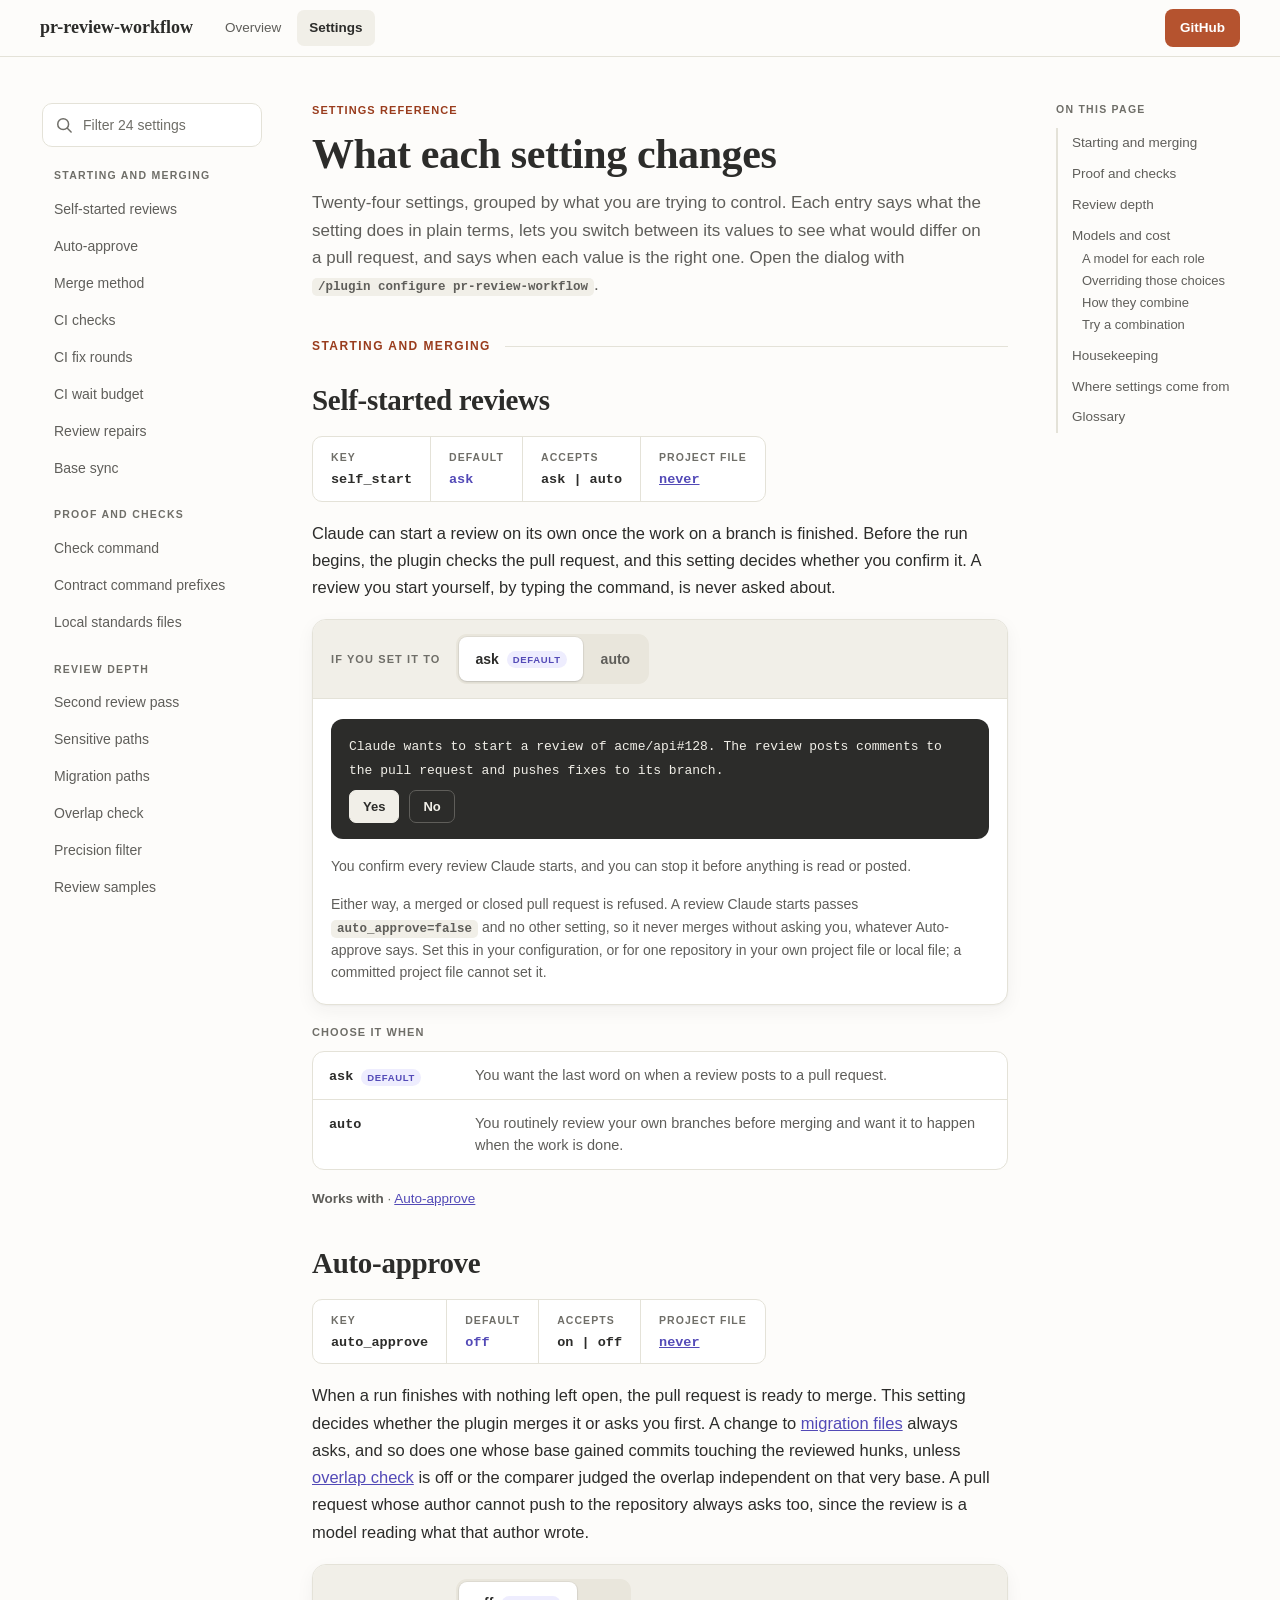
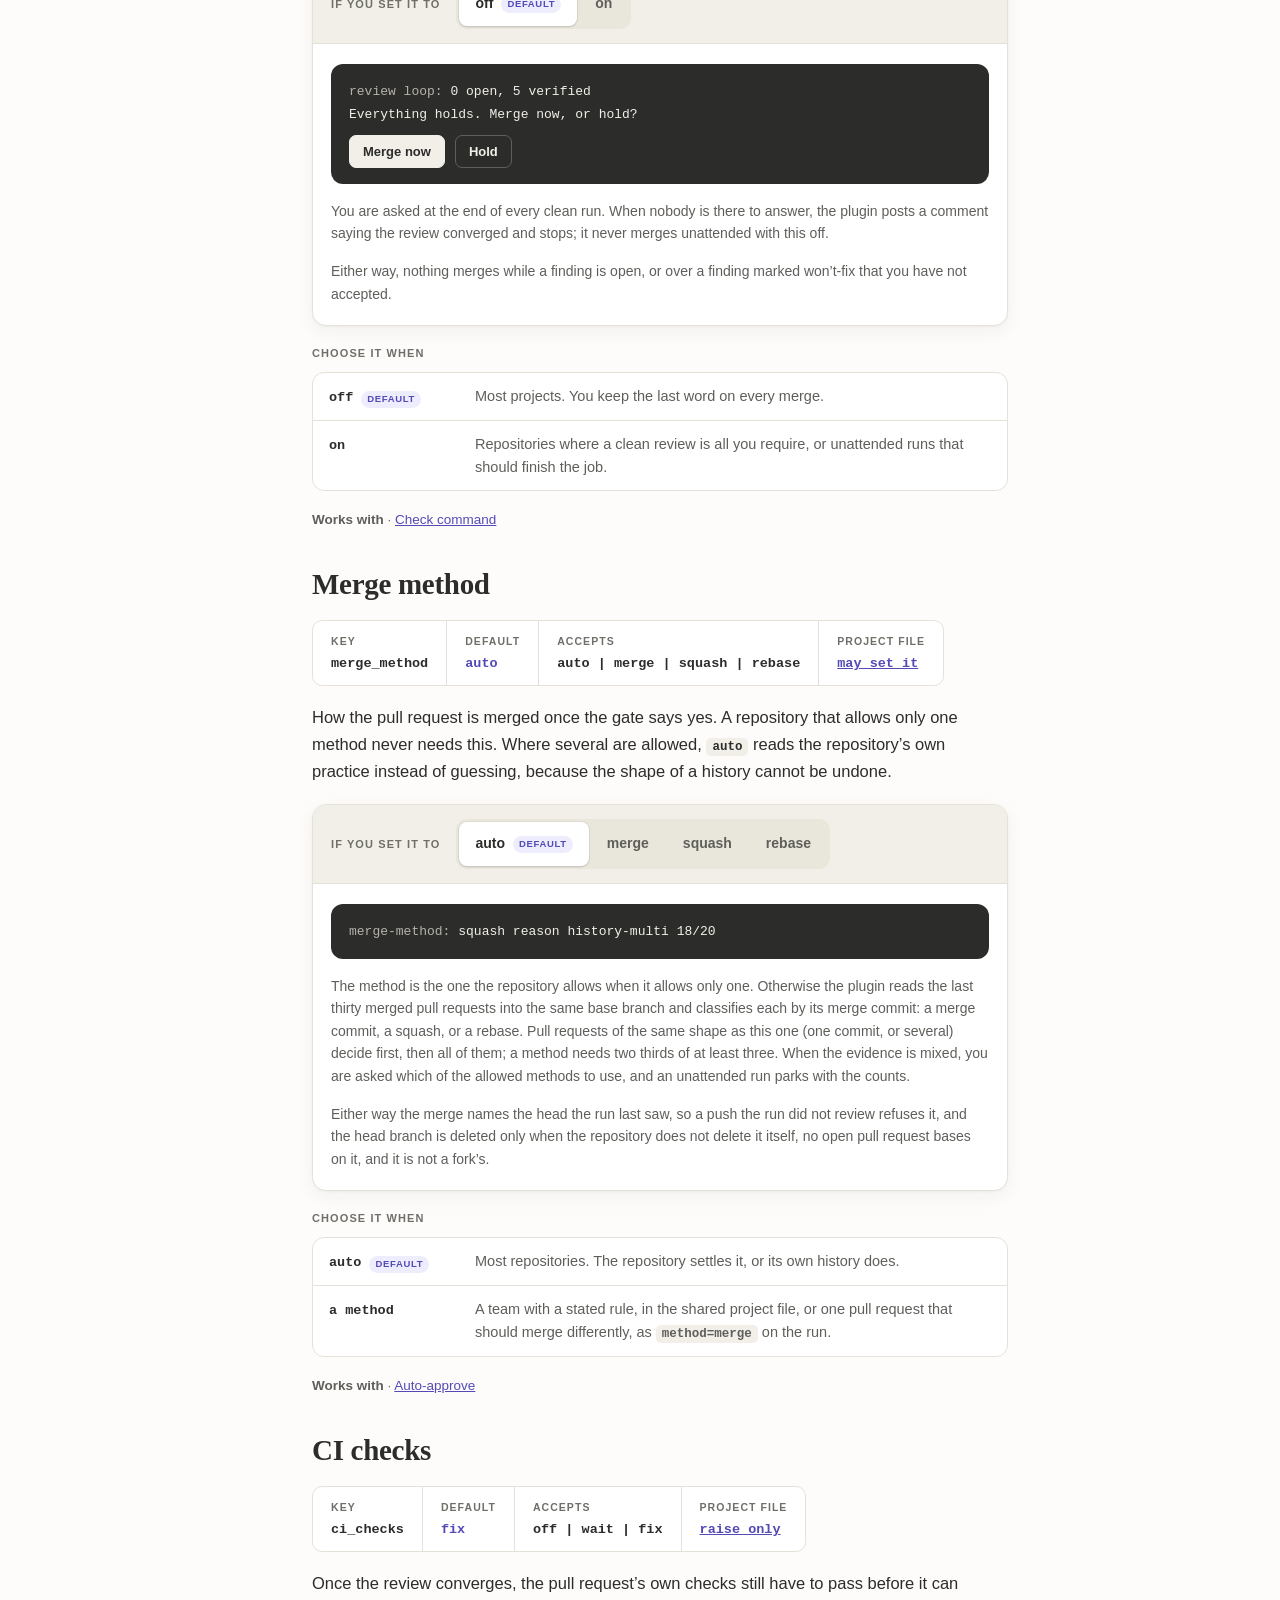
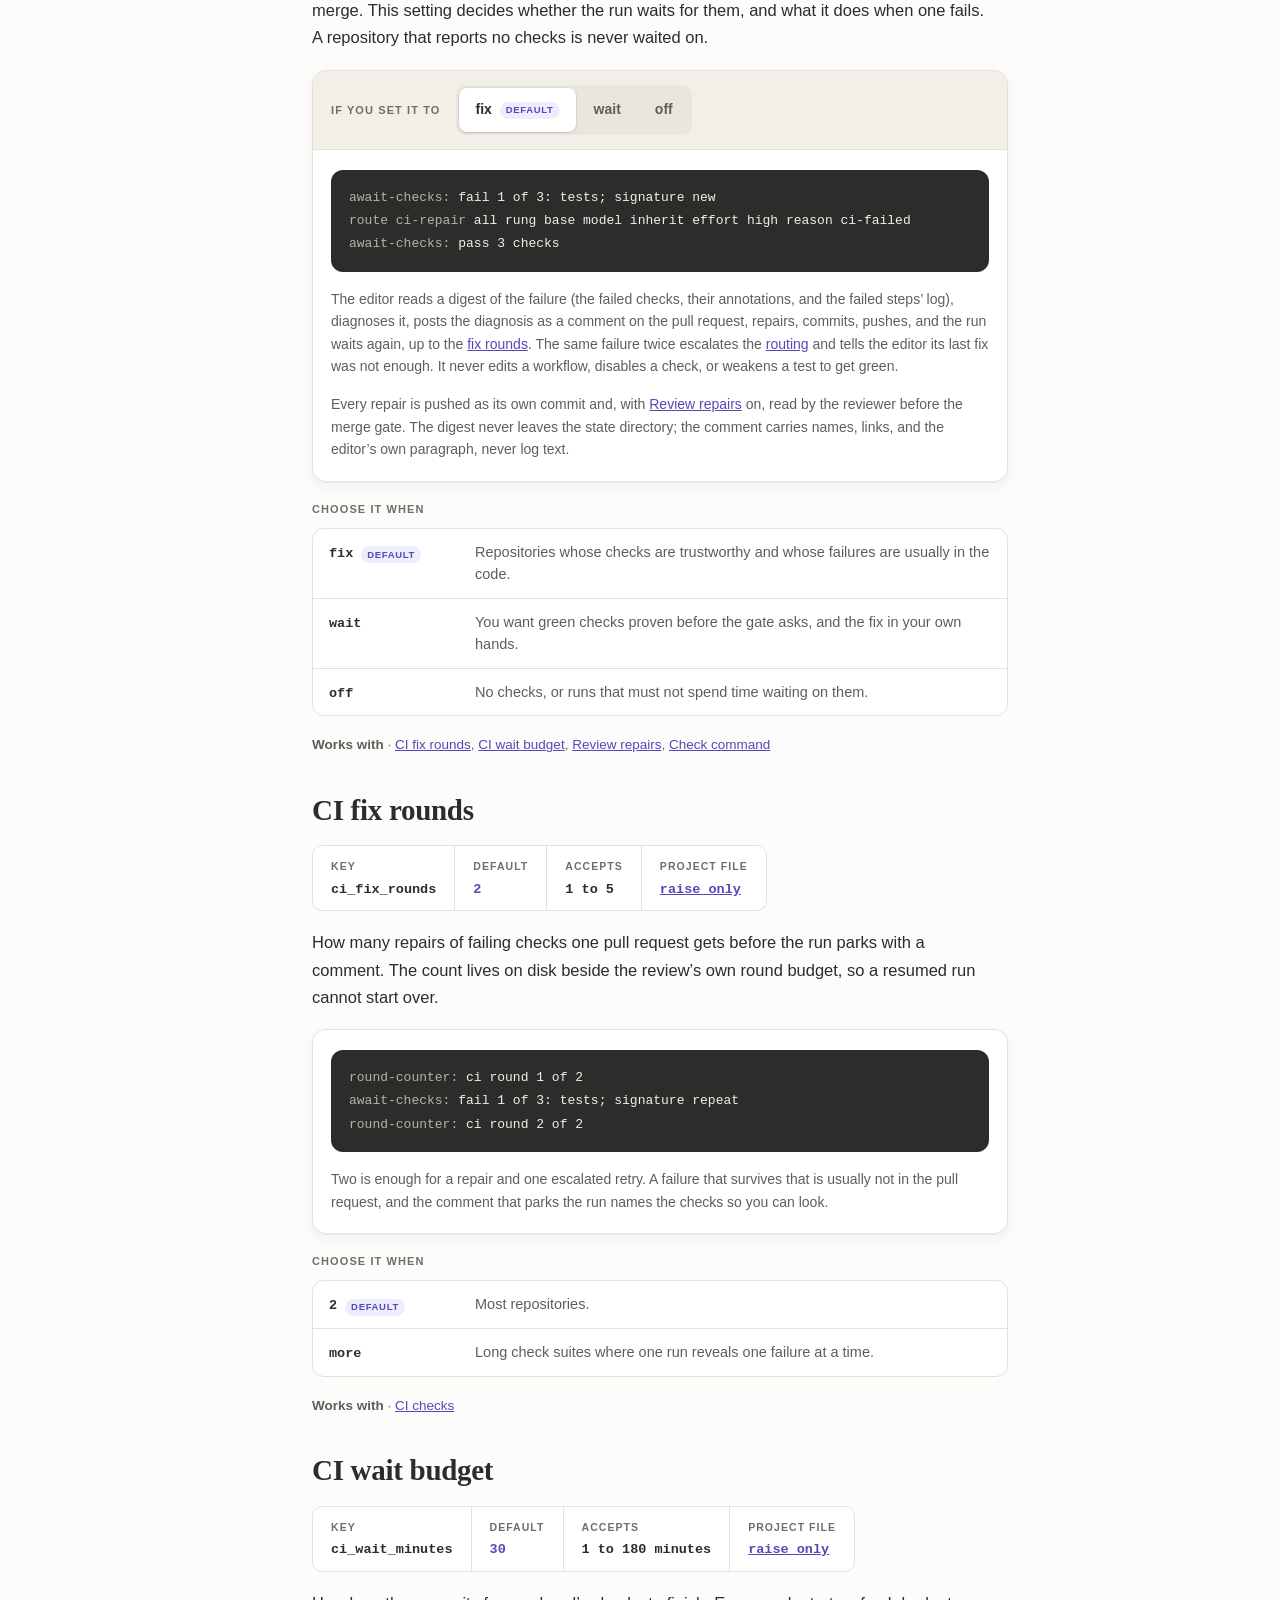
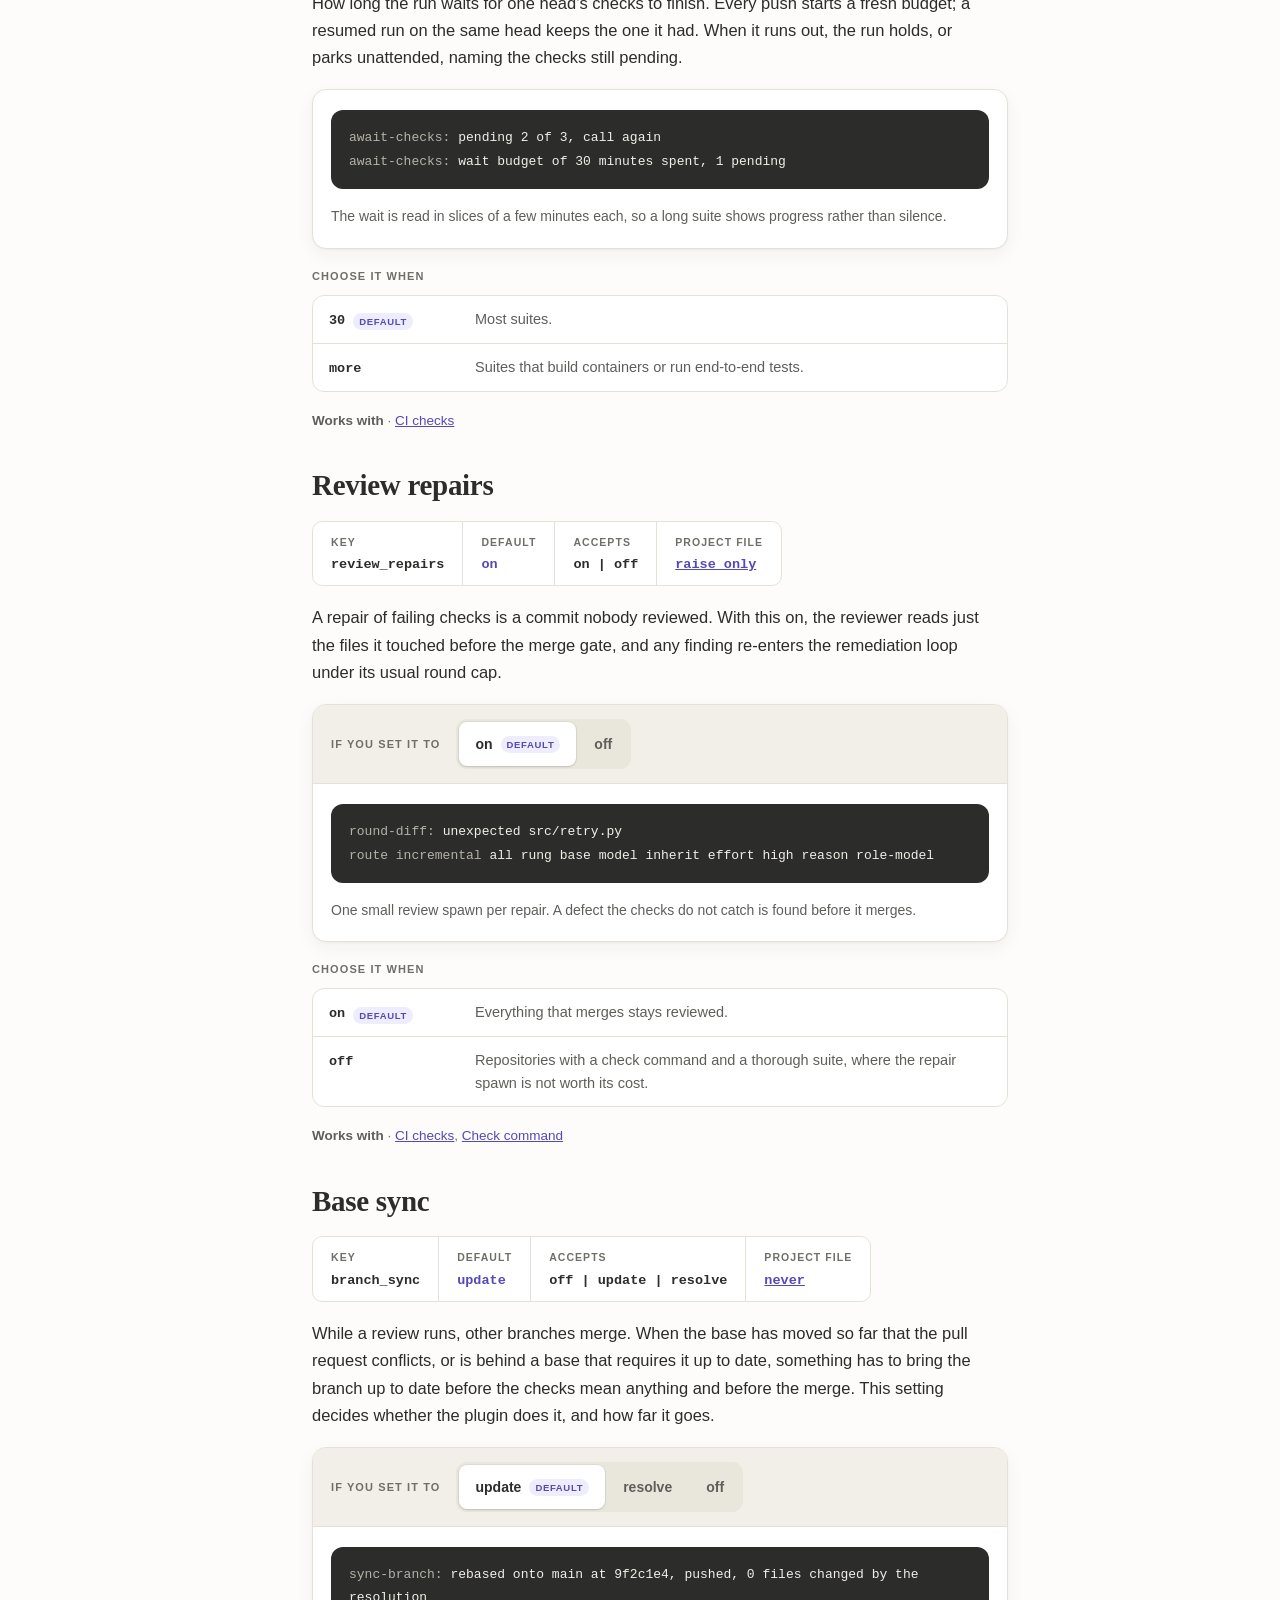
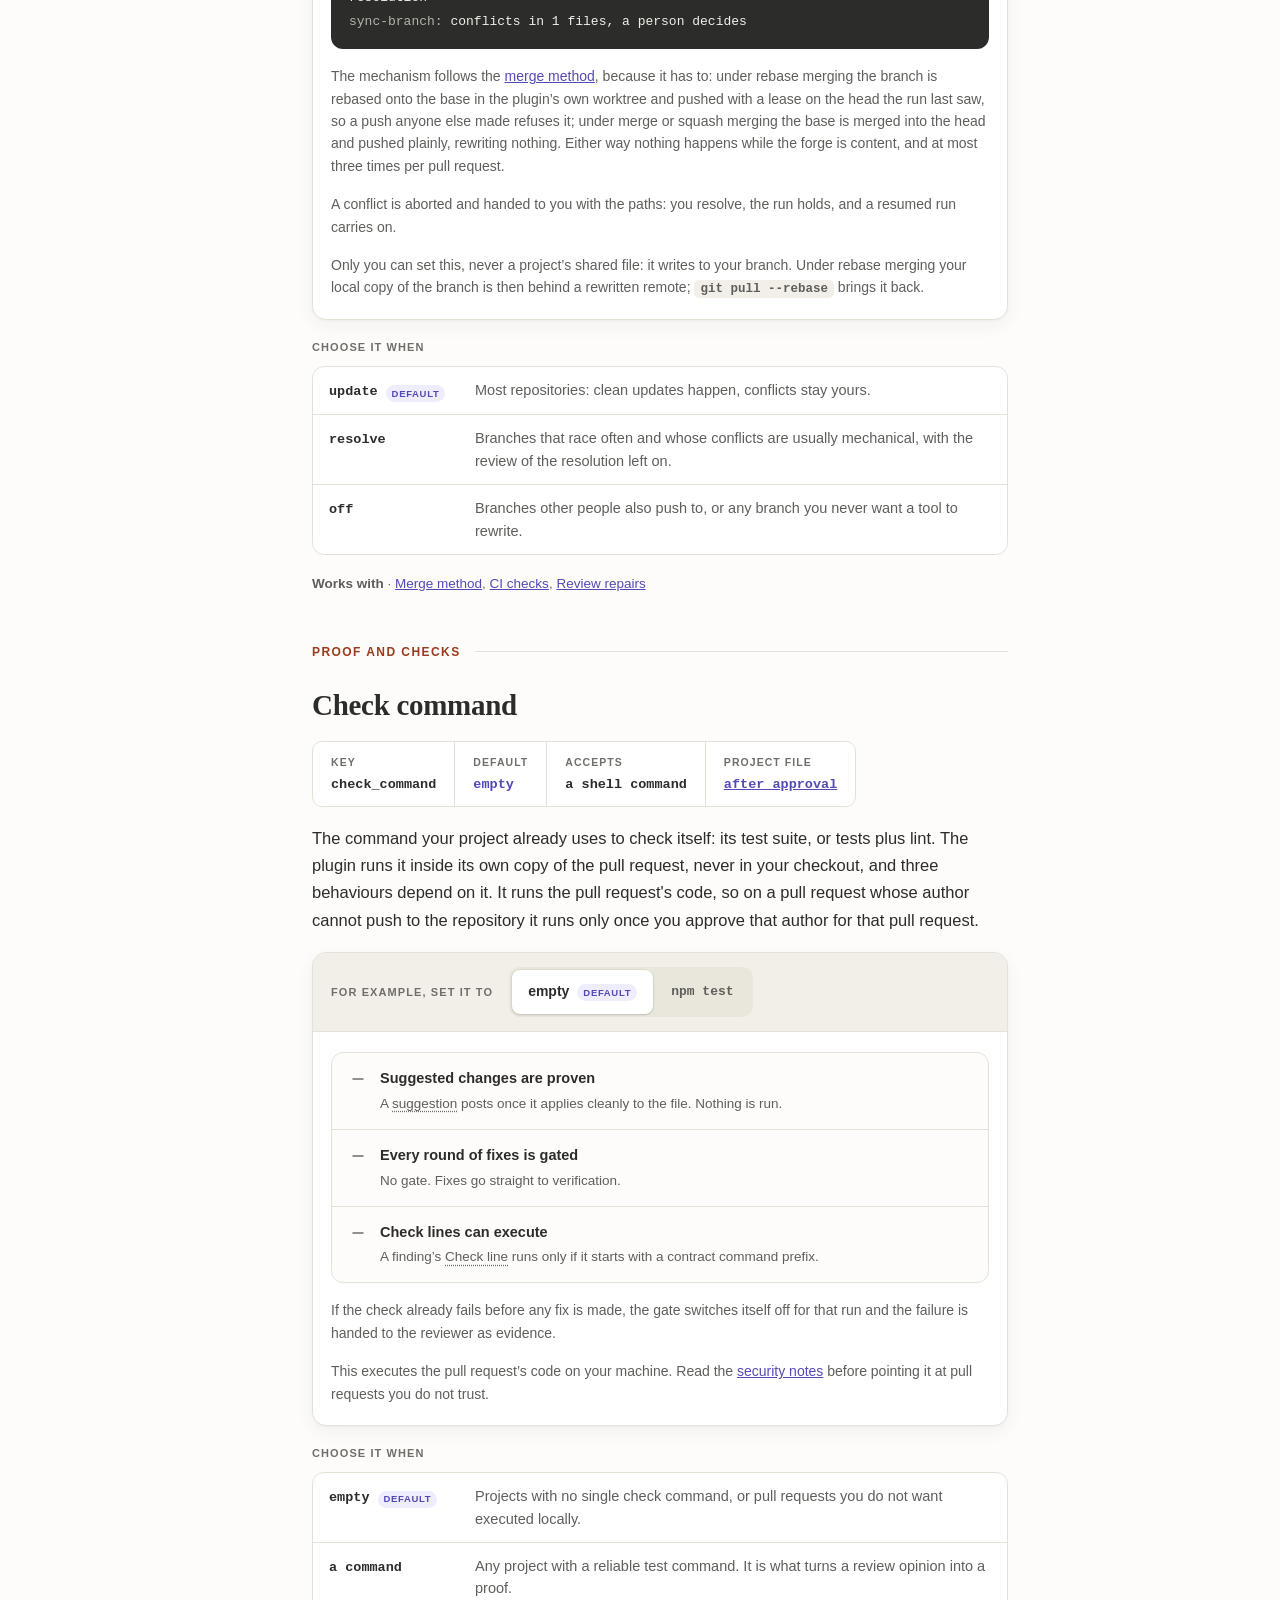
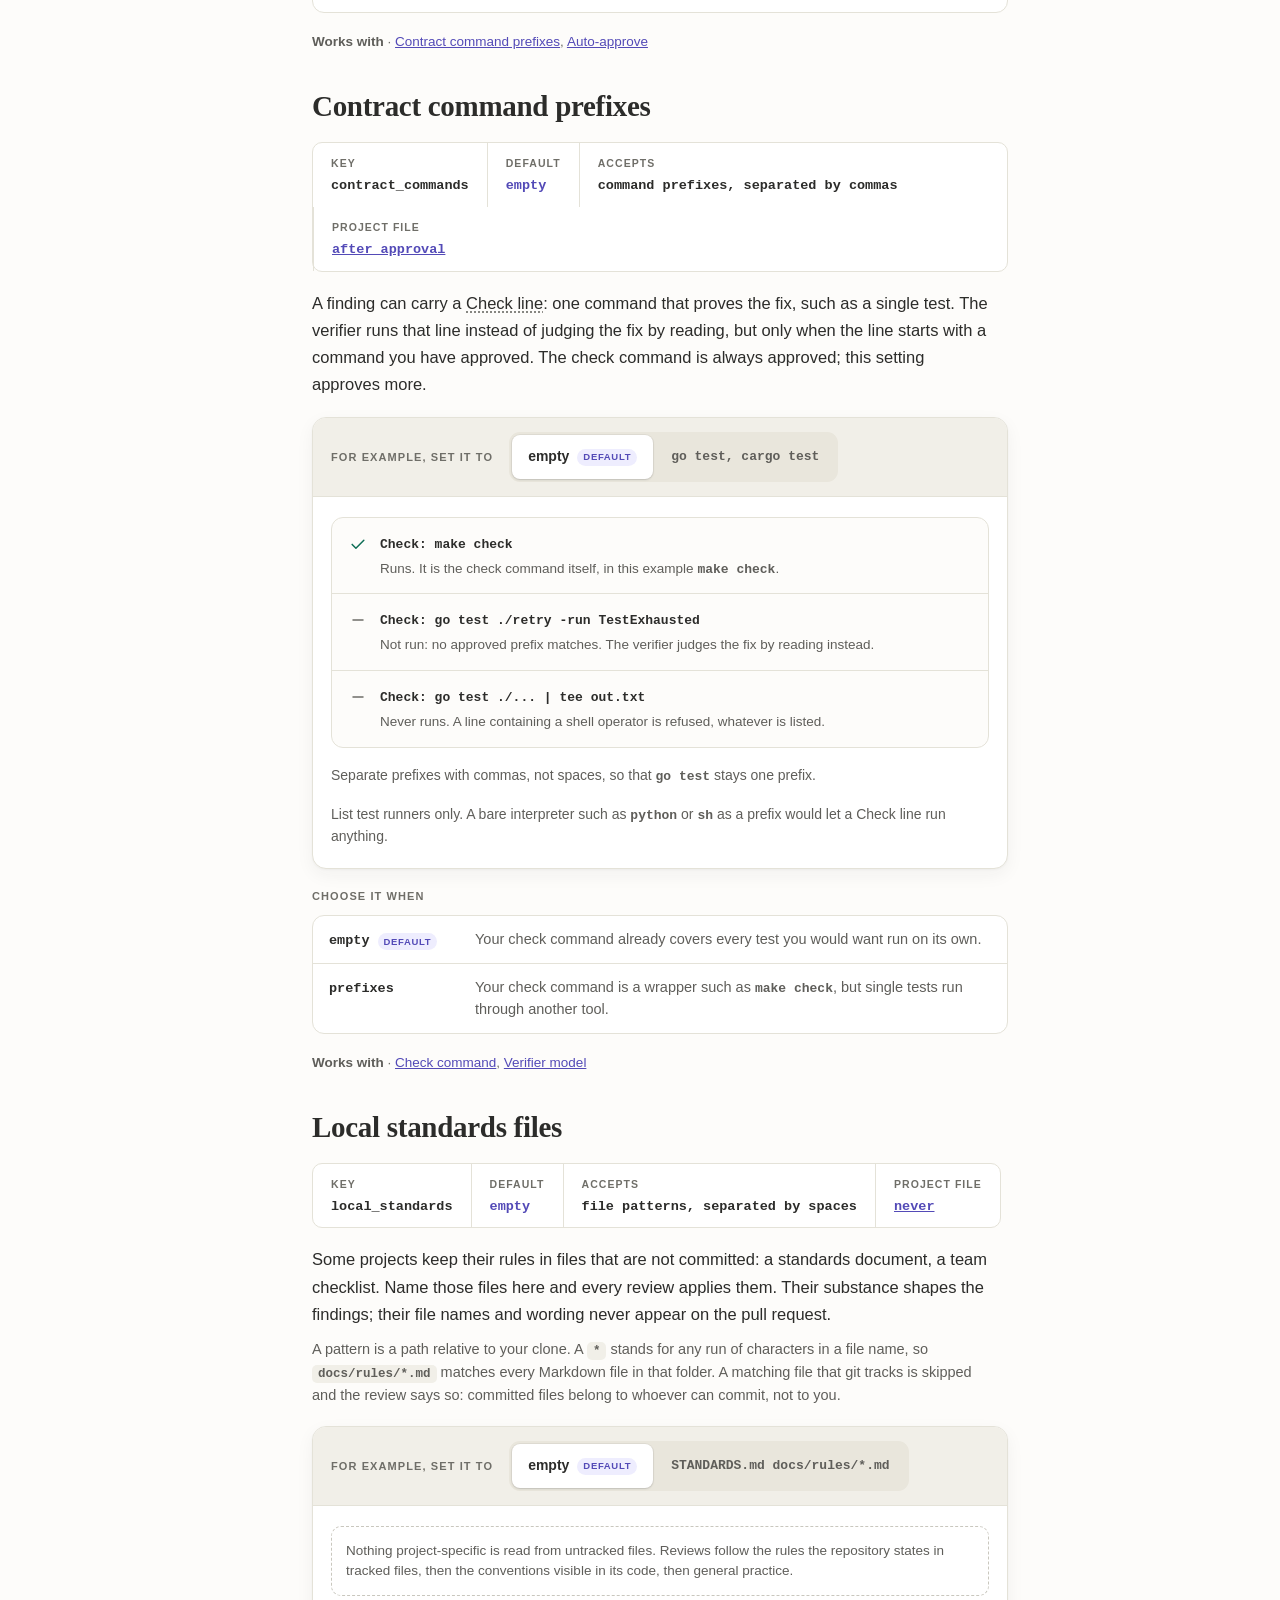
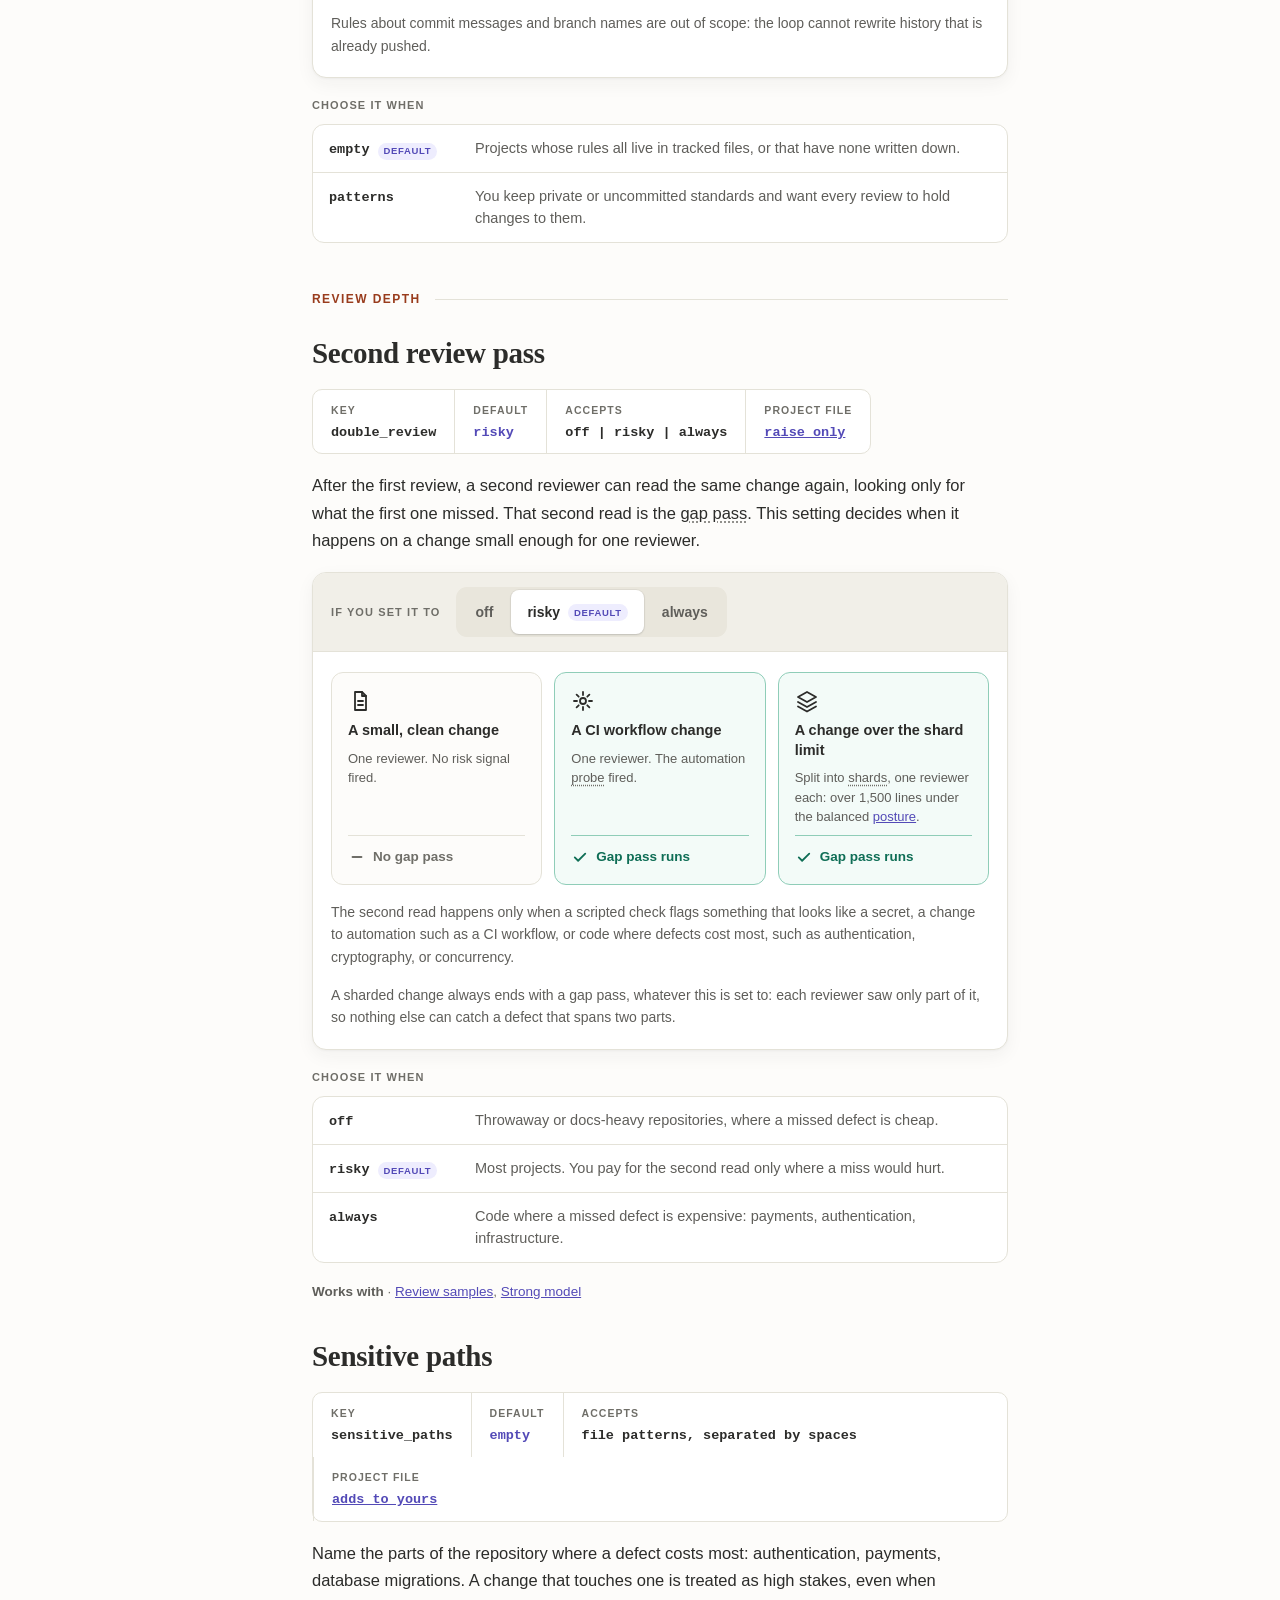
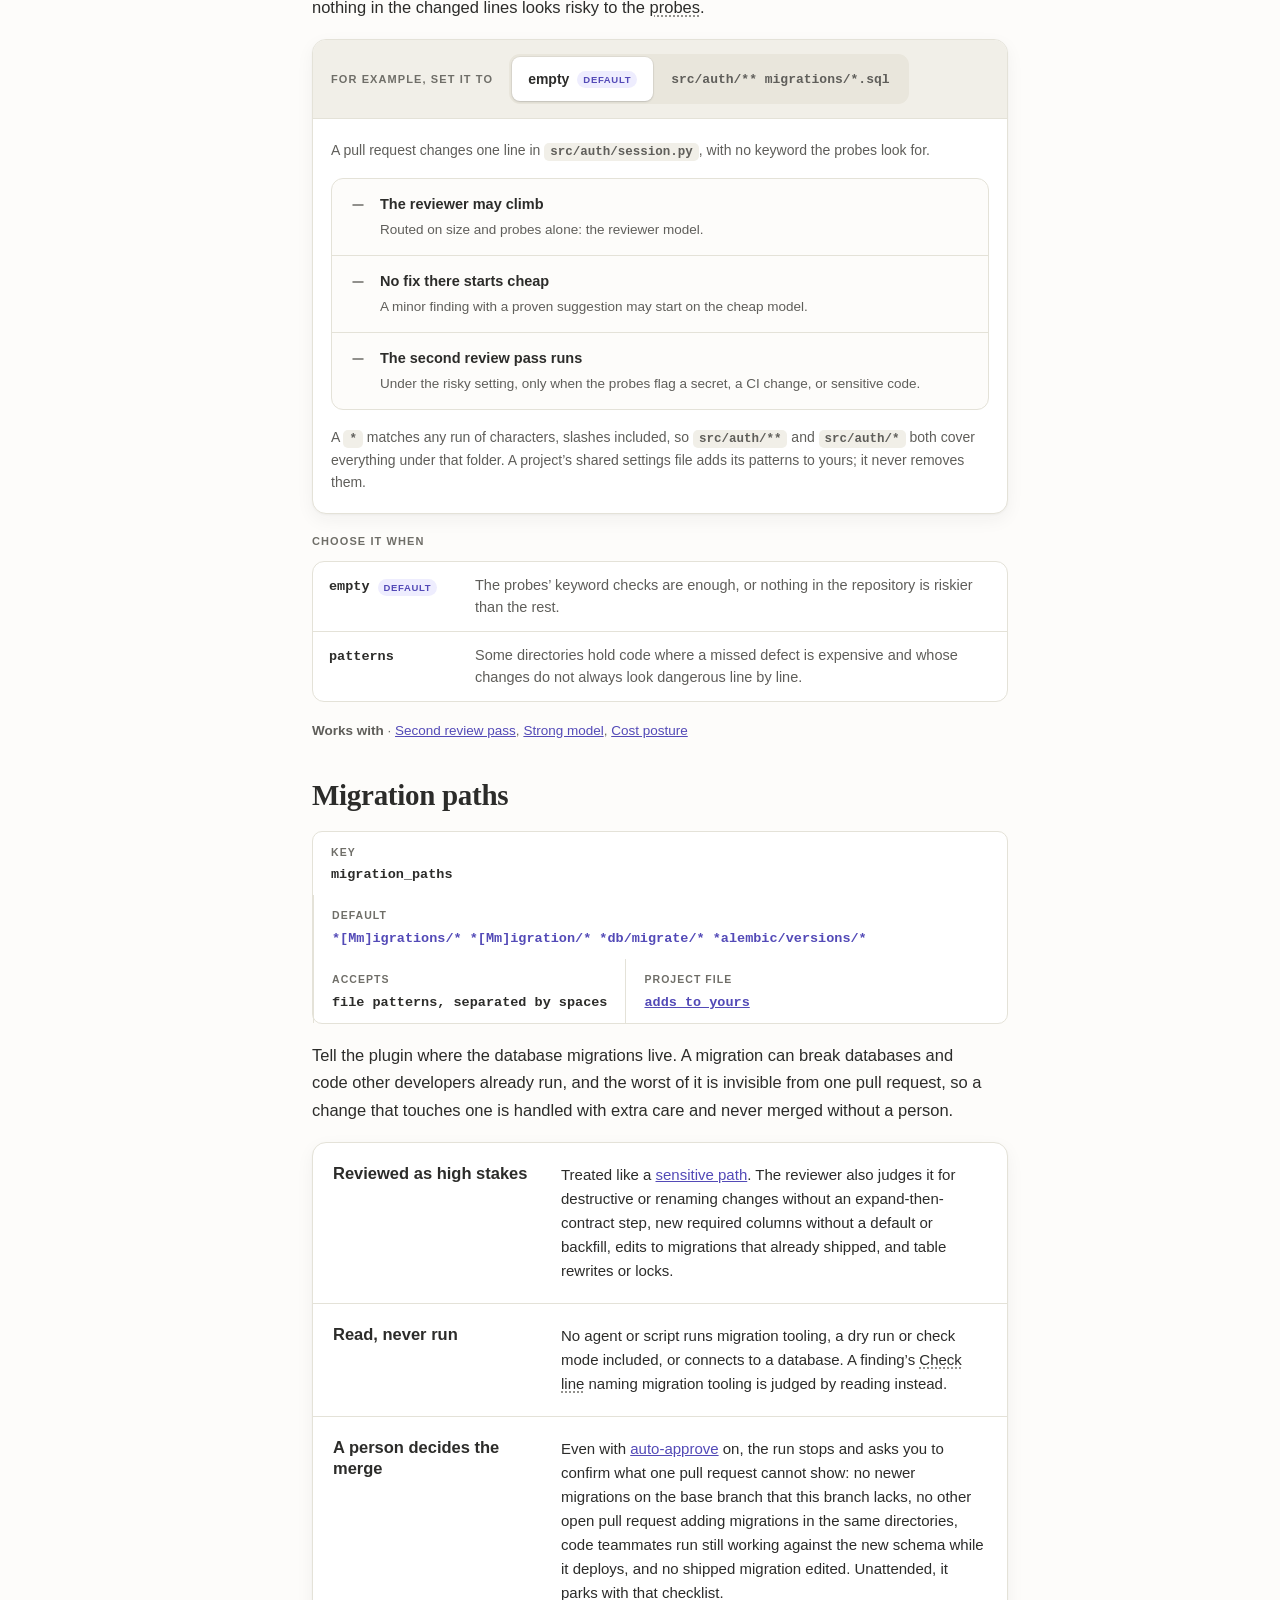
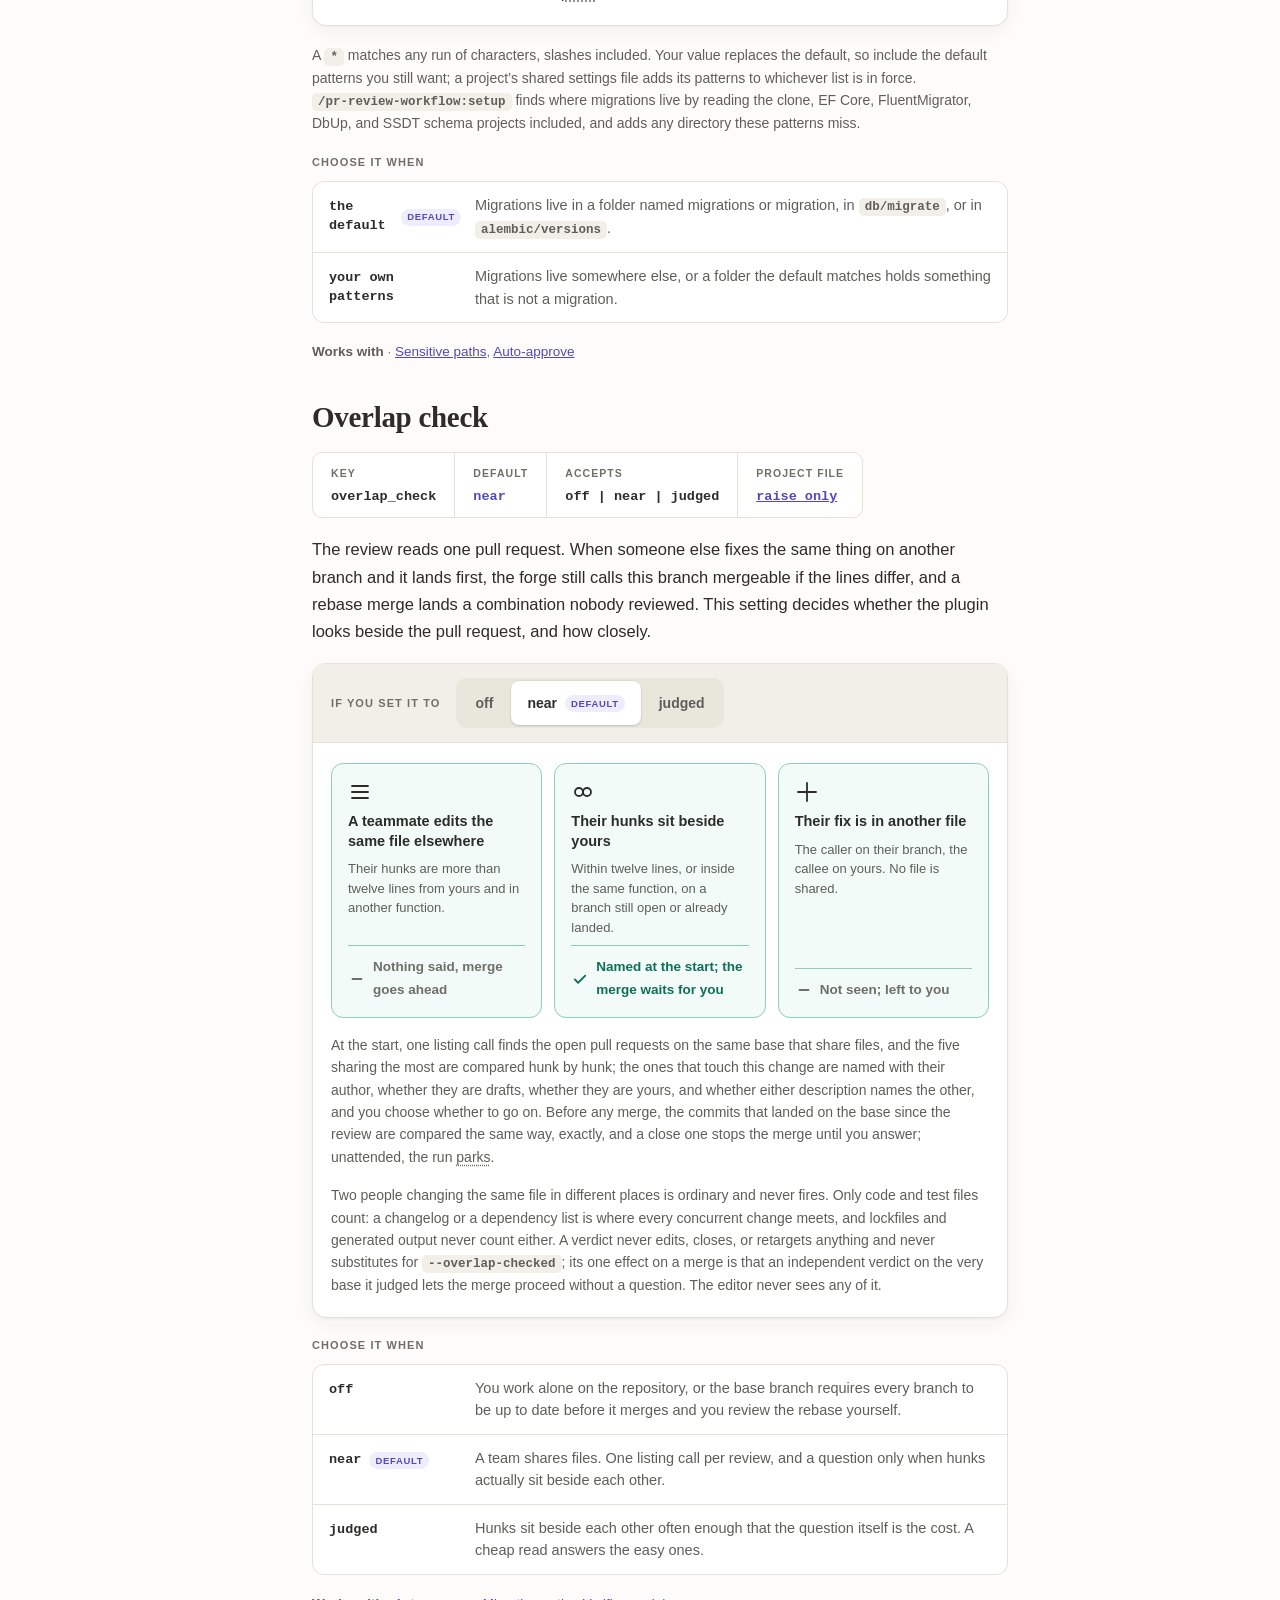
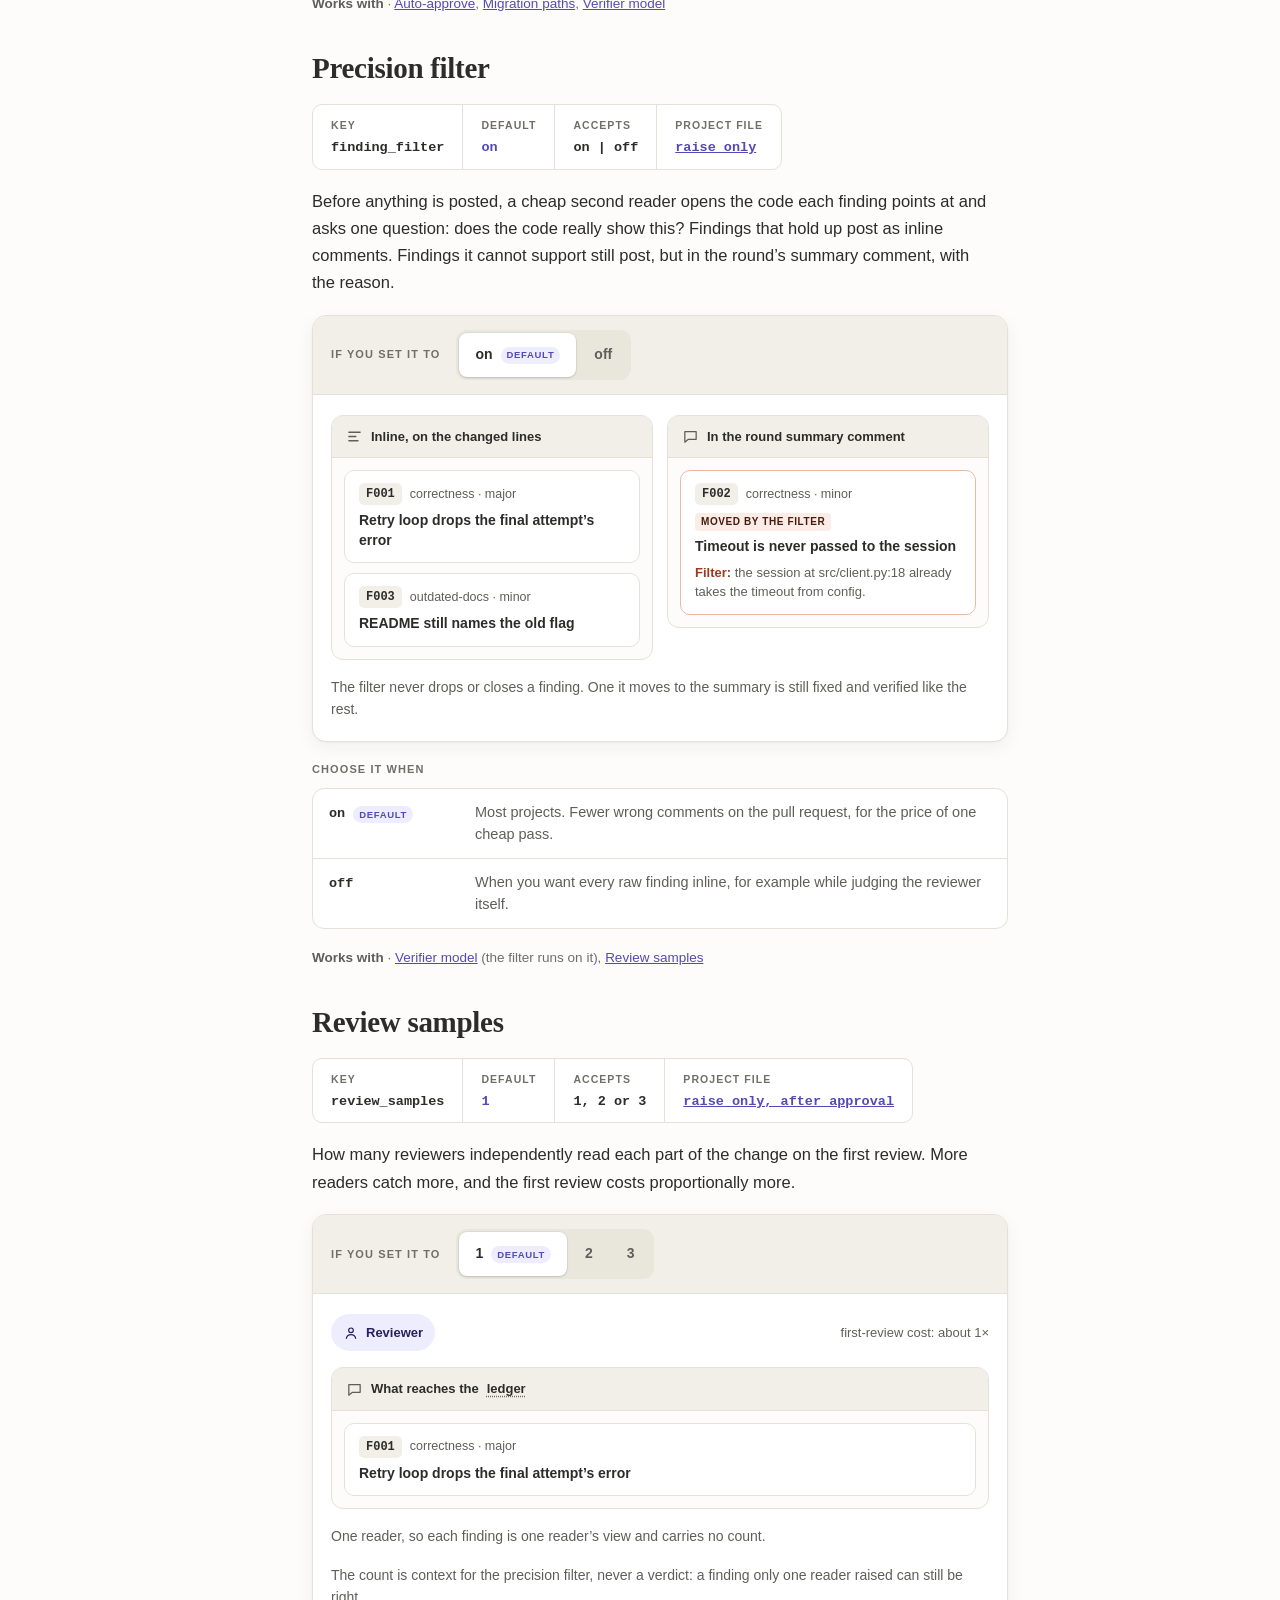
==== commit 727c5142: "Add the overlap comparer to the model routing docs Addresses F005." ====
--- a/docs/settings.html
+++ b/docs/settings.html
@@ -143,7 +143,7 @@
 <div><dt>ACCEPTS</dt><dd>on | off</dd></div>
 <div><dt>PROJECT FILE</dt><dd><a href="#where-project">never</a></dd></div>
 </dl>
-<p class="lead">When a run finishes with nothing left open, the pull request is ready to merge. This setting decides whether the plugin merges it or asks you first. A change to <a href="#migration-paths">migration files</a> always asks, and so does one whose base gained commits touching the reviewed hunks, unless <a href="#overlap-check">overlap check</a> is off or the comparer judged the overlap independent on that very base.</p>
+<p class="lead">When a run finishes with nothing left open, the pull request is ready to merge. This setting decides whether the plugin merges it or asks you first. A change to <a href="#migration-paths">migration files</a> always asks, and so does one whose base gained commits touching the reviewed hunks, unless <a href="#overlap-check">overlap check</a> is off or the comparer judged the overlap independent on that very base. A pull request whose author cannot push to the repository always asks too, since the review is a model reading what that author wrote.</p>
 <div class="unit" data-switch>
 <div class="unit-bar" hidden>
 <span class="kicker">If you set it to</span>
@@ -402,7 +402,7 @@
 <div><dt>ACCEPTS</dt><dd>a shell command</dd></div>
 <div><dt>PROJECT FILE</dt><dd><a href="#where-project">after approval</a></dd></div>
 </dl>
-<p class="lead">The command your project already uses to check itself: its test suite, or tests plus lint. The plugin runs it inside its own copy of the pull request, never in your checkout, and three behaviours depend on it.</p>
+<p class="lead">The command your project already uses to check itself: its test suite, or tests plus lint. The plugin runs it inside its own copy of the pull request, never in your checkout, and three behaviours depend on it. It runs the pull request's code, so on a pull request whose author cannot push to the repository it runs only once you approve that author for that pull request.</p>
 <div class="unit" data-switch>
 <div class="unit-bar" hidden>
 <span class="kicker">For example, set it to</span>
@@ -517,7 +517,7 @@
 <div><dt>PROJECT FILE</dt><dd><a href="#where-project">never</a></dd></div>
 </dl>
 <p class="lead">Some projects keep their rules in files that are not committed: a standards document, a team checklist. Name those files here and every review applies them. Their substance shapes the findings; their file names and wording never appear on the pull request.</p>
-<p class="sub">A pattern is a path relative to your clone. A <code>*</code> stands for any run of characters in a file name, so <code>docs/rules/*.md</code> matches every Markdown file in that folder.</p>
+<p class="sub">A pattern is a path relative to your clone. A <code>*</code> stands for any run of characters in a file name, so <code>docs/rules/*.md</code> matches every Markdown file in that folder. A matching file that git tracks is skipped and the review says so: committed files belong to whoever can commit, not to you.</p>
 <div class="unit" data-switch>
 <div class="unit-bar" hidden>
 <span class="kicker">For example, set it to</span>
@@ -837,7 +837,7 @@
 <div><dt>KEY</dt><dd>review_samples</dd></div>
 <div><dt>DEFAULT</dt><dd class="def">1</dd></div>
 <div><dt>ACCEPTS</dt><dd>1, 2 or 3</dd></div>
-<div><dt>PROJECT FILE</dt><dd><a href="#where-project">raise only</a></dd></div>
+<div><dt>PROJECT FILE</dt><dd><a href="#where-project">raise only, after approval</a></dd></div>
 </dl>
 <p class="lead">How many reviewers independently read each part of the change on the first review. More readers catch more, and the first review costs proportionally more.</p>
 <div class="unit" data-switch>
@@ -942,15 +942,15 @@
 <span>default <b>sonnet</b></span>
 </div>
 <div class="setting-d">
-<p>Runs the agent that checks each fix against its <a class="term" href="#g-contract">contract</a>, and the precision filter&#8217;s re-read. Both are narrow questions with a yes or no answer, which is why the default is a cheaper model.</p>
+<p>Runs the agent that checks each fix against its <a class="term" href="#g-contract">contract</a>, the precision filter&#8217;s re-read, and the overlap comparer. All are narrow questions with a yes or no answer, which is why the default is a cheaper model.</p>
 <p><b>Accepts</b> &#183; <code>inherit</code> or a model name</p>
 <p><b>Project file</b> &#183; <a href="#where-project">never</a></p>
-<p><b>Relates to</b> &#183; Routing never changes it. It is the only model setting whose default is not your session&#8217;s model.</p>
+<p><b>Relates to</b> &#183; Routing never changes it for the verifier or the filter; under auto the overlap comparer climbs off it on a sensitive file. It is the only model setting whose default is not your session&#8217;s model.</p>
 </div>
 </div>
 </div>
 <p class="note">Routing decides per unit of work, not per pull request: a sharded review is judged group by group on each group&#8217;s own files, and a first editing round splits into a mechanical batch and the rest when each holds at least two findings. The gap pass takes the highest rung any group used.</p>
-<p class="note">Each role also gets a reasoning effort, whatever your session&#8217;s level. It starts where the agent definition puts it (the reviewer high, the editor and the verifier medium, the filter and the comparer low; arbitration runs the verifier at high) and moves one level for each signal: up for a wide search, such as large or coupled code unless a <a href="#strong-model">stronger model</a> takes it, a shard on a seam, or a gap pass over seams, and up for high stakes: a secrets, automation, or sensitive probe on a review, and a blocker, a security finding, or a file the secrets or sensitive probe flagged on a fix or its verification; down where a later step checks the work, such as an editor&#8217;s minor or nit fix carried by a proven <a class="term" href="#g-suggestion">suggestion</a>, or a verified finding that a Check line or proven suggestion settles, and for a small docs or config review. A batch of fixes or a round of verification runs at its highest finding&#8217;s level. Only the <a href="#cost-posture">quality posture</a> lets it reach xhigh, since the top level buys little for its cost, and a signal that climbs the model does not also raise the effort. A fix that failed tries again one lever up: the base model after a cheap attempt, more effort on the same model below the posture&#8217;s cap, the next model at it. Fixed routing keeps each role&#8217;s own level.</p>
+<p class="note">Each role also gets a reasoning effort, whatever your session&#8217;s level. It starts where the agent definition puts it (the reviewer high, the editor and the verifier medium, the filter and the comparer low; arbitration runs the verifier at high) and moves one level for each signal: up for a wide search, such as large or coupled code unless a <a href="#strong-model">stronger model</a> takes it, a shard on a seam, or a gap pass over seams, and up for high stakes: a secrets, automation, or sensitive probe on a review, and a blocker, a security finding, or a file the secrets or sensitive probe flagged on a fix or its verification; down where a later step checks the work, such as an editor&#8217;s minor or nit fix carried by a proven <a class="term" href="#g-suggestion">suggestion</a> on a model above the cheap one, or a verified finding that a Check line or proven suggestion settles, and for a small docs or config review. A batch of fixes or a round of verification runs at its highest finding&#8217;s level. Only the <a href="#cost-posture">quality posture</a> lets it reach xhigh, since the top level buys little for its cost, and a signal that climbs the model does not also raise the effort. A fix that failed tries again one lever up: the base model after a cheap attempt, more effort on the same model below the posture&#8217;s cap, the next model at it. Fixed routing keeps each role&#8217;s own level.</p>
 <h4 class="display" id="model-overrides">Whether those choices can be overridden</h4>
 <div class="card">
 <div class="setting" id="model-routing" data-key="model_routing" data-project="never" data-default="auto" data-options="auto fixed">
@@ -991,6 +991,7 @@
 <tr><th scope="row">CI repair</th><td><span class="never">never</span><br>a failing check means the local gate did not catch it</td><td><span class="pill">editor_model</span><br>one level more effort than the editor&#8217;s own</td><td><span class="pill pill-high">strong_model</span><br>the same failure after a repair: more effort below the posture&#8217;s cap, then the strong model</td></tr>
 <tr><th scope="row">Precision filter</th><td><span class="never">never</span></td><td><span class="pill">verifier_model</span></td><td><span class="never">never</span></td></tr>
 <tr><th scope="row">Verifier</th><td><span class="never">never</span></td><td><span class="pill">verifier_model</span></td><td><span class="never">never</span></td></tr>
+<tr><th scope="row">Overlap comparer</th><td><span class="never">never</span></td><td><span class="pill">verifier_model</span><br>only under judged</td><td><span class="pill pill-high">reviewer_model</span><br>one level more effort, when a shared file is a sensitive or migration path or a secrets or sensitive probe flagged it; fixed routing never climbs</td></tr>
 <tr><th scope="row">Arbitration</th><td><span class="never">never</span></td><td><span class="pill">reviewer_model</span><br>one pass per run, when a finding keeps being reopened</td><td><span class="pill pill-high">strong_model</span><br>whenever one is set</td></tr>
 </table>
 </div>
@@ -1233,7 +1234,8 @@
 <table class="ladder trust">
 <tr><th scope="col">SETTINGS</th><th scope="col">THE SHARED FILE MAY</th><th scope="col">WHY</th></tr>
 <tr><th scope="row">Check command, contract command prefixes</th><td><b>set them after you approve</b></td><td>They run on your machine. The first run that sees them, and every run after they change, shows you the exact commands and asks; an unattended run goes without them.</td></tr>
-<tr><th scope="row">Second review pass, precision filter, cost posture, review samples, overlap check, CI checks, CI fix rounds, CI wait budget, review repairs</th><td><b>raise them only</b></td><td>A project may ask for more care than your default. Only you can ask for less, in your local file or on the run.</td></tr>
+<tr><th scope="row">Review samples</th><td><b>raise it after you approve</b></td><td>Each sample is another full reviewer pass on your bill. A raise above what your own settings give is asked about together with the commands, the same way; an unattended run keeps your value.</td></tr>
+<tr><th scope="row">Second review pass, precision filter, cost posture, overlap check, CI checks, CI fix rounds, CI wait budget, review repairs</th><td><b>raise them only</b></td><td>A project may ask for more care than your default. Only you can ask for less, in your local file or on the run.</td></tr>
 <tr><th scope="row">Merge method</th><td><b>set it</b></td><td>The shape of the history is the team&#8217;s choice, and nothing runs because of it. Your local file still outranks it, and the run refuses a method the repository does not allow.</td></tr>
 <tr><th scope="row">Sensitive paths, migration paths</th><td><b>add to yours</b></td><td>Its patterns join your own list; it can never remove one.</td></tr>
 <tr><th scope="row">Auto-approve, self-started reviews, base sync, the three role models, model routing, strong model, ledgers kept, local standards files</th><td><b>never</b></td><td>A repository must not merge its own pull requests, start reviews on your behalf, rewrite your branch, choose models on your bill, or point the review at untracked files in your clone, such as secrets.</td></tr>
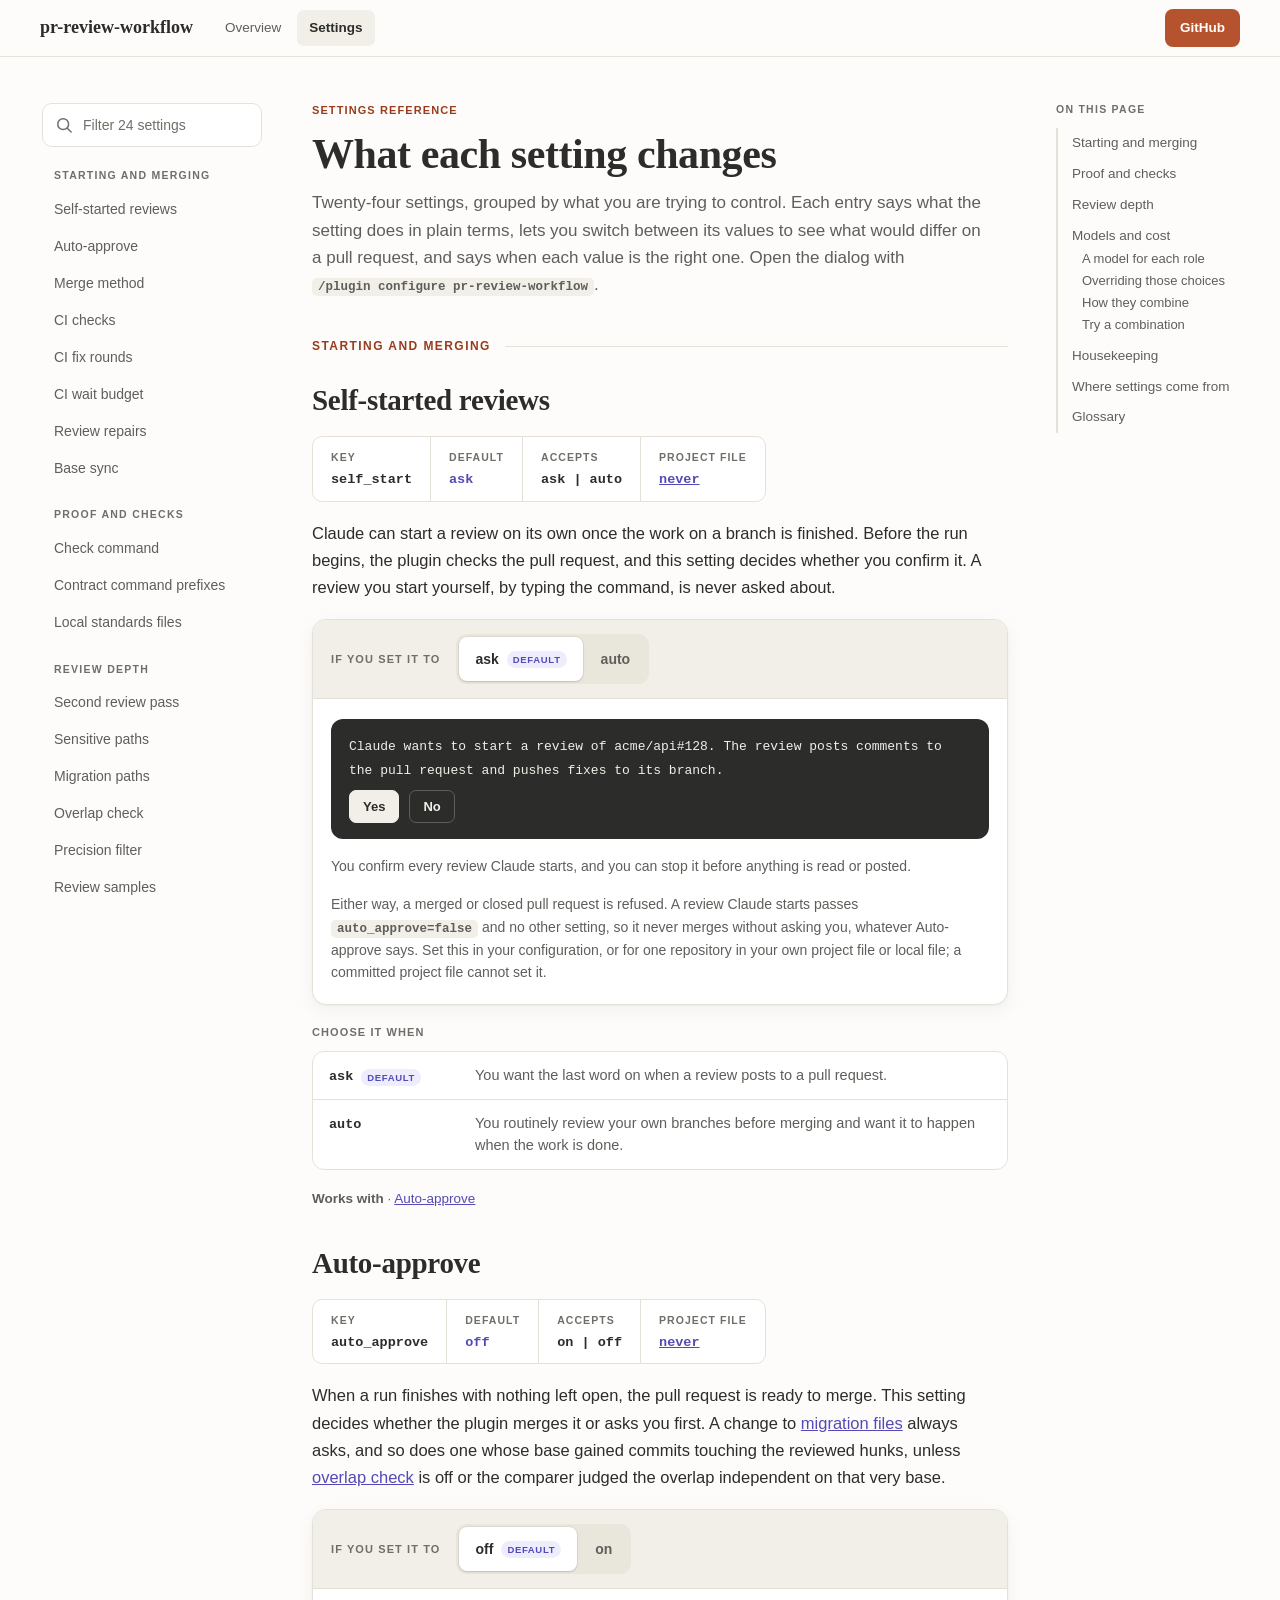
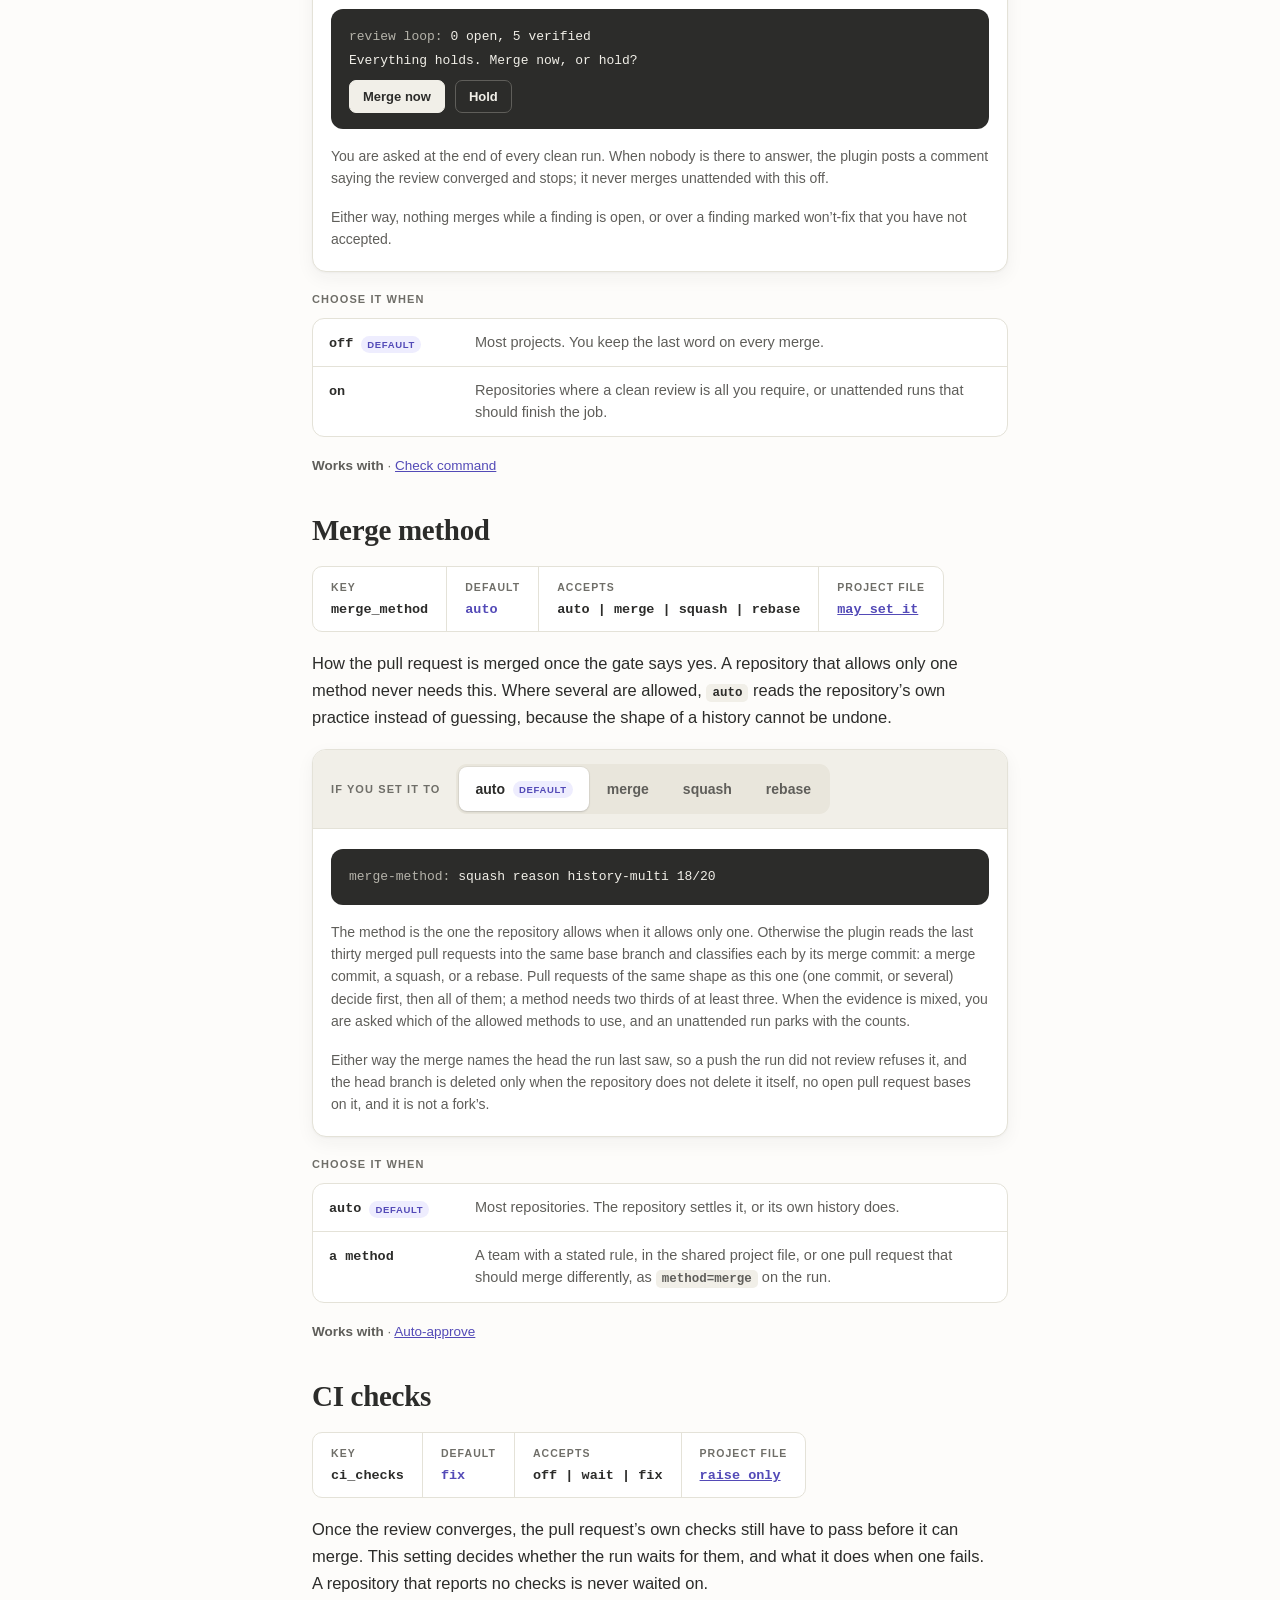
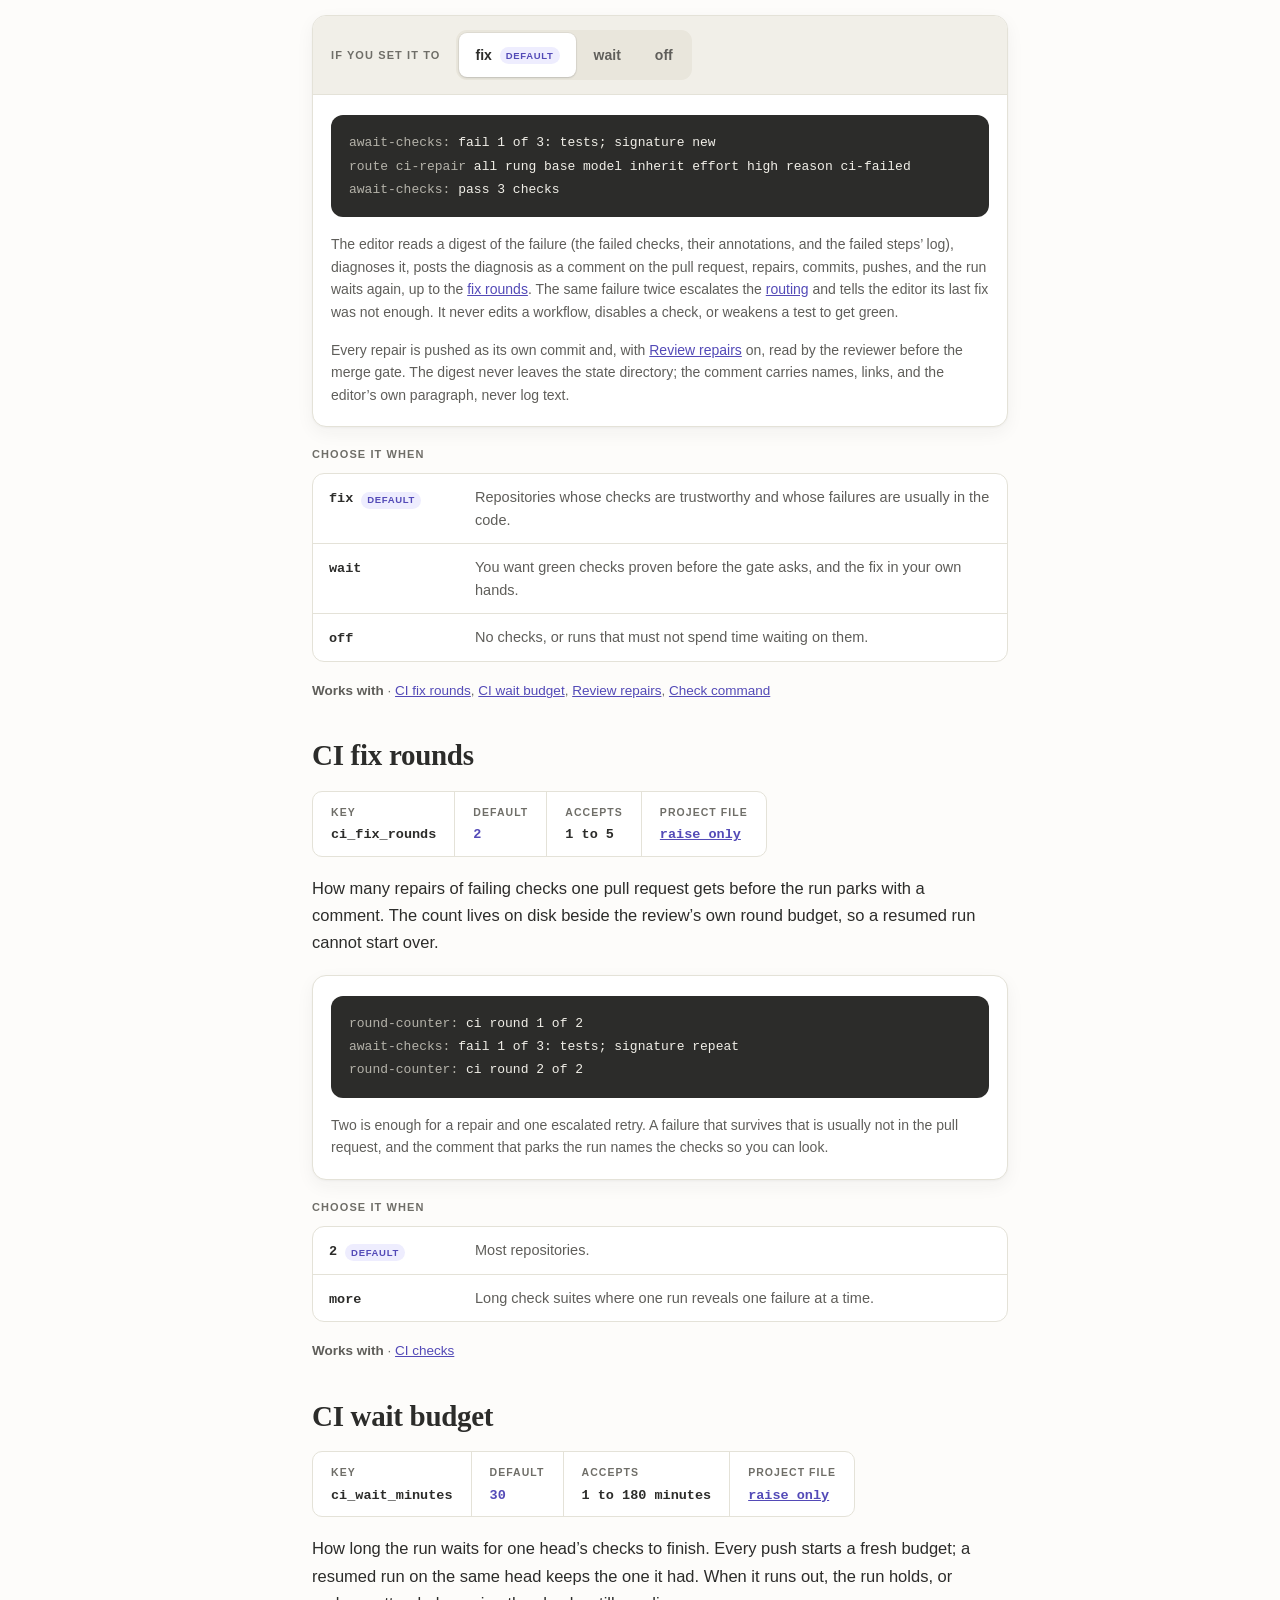
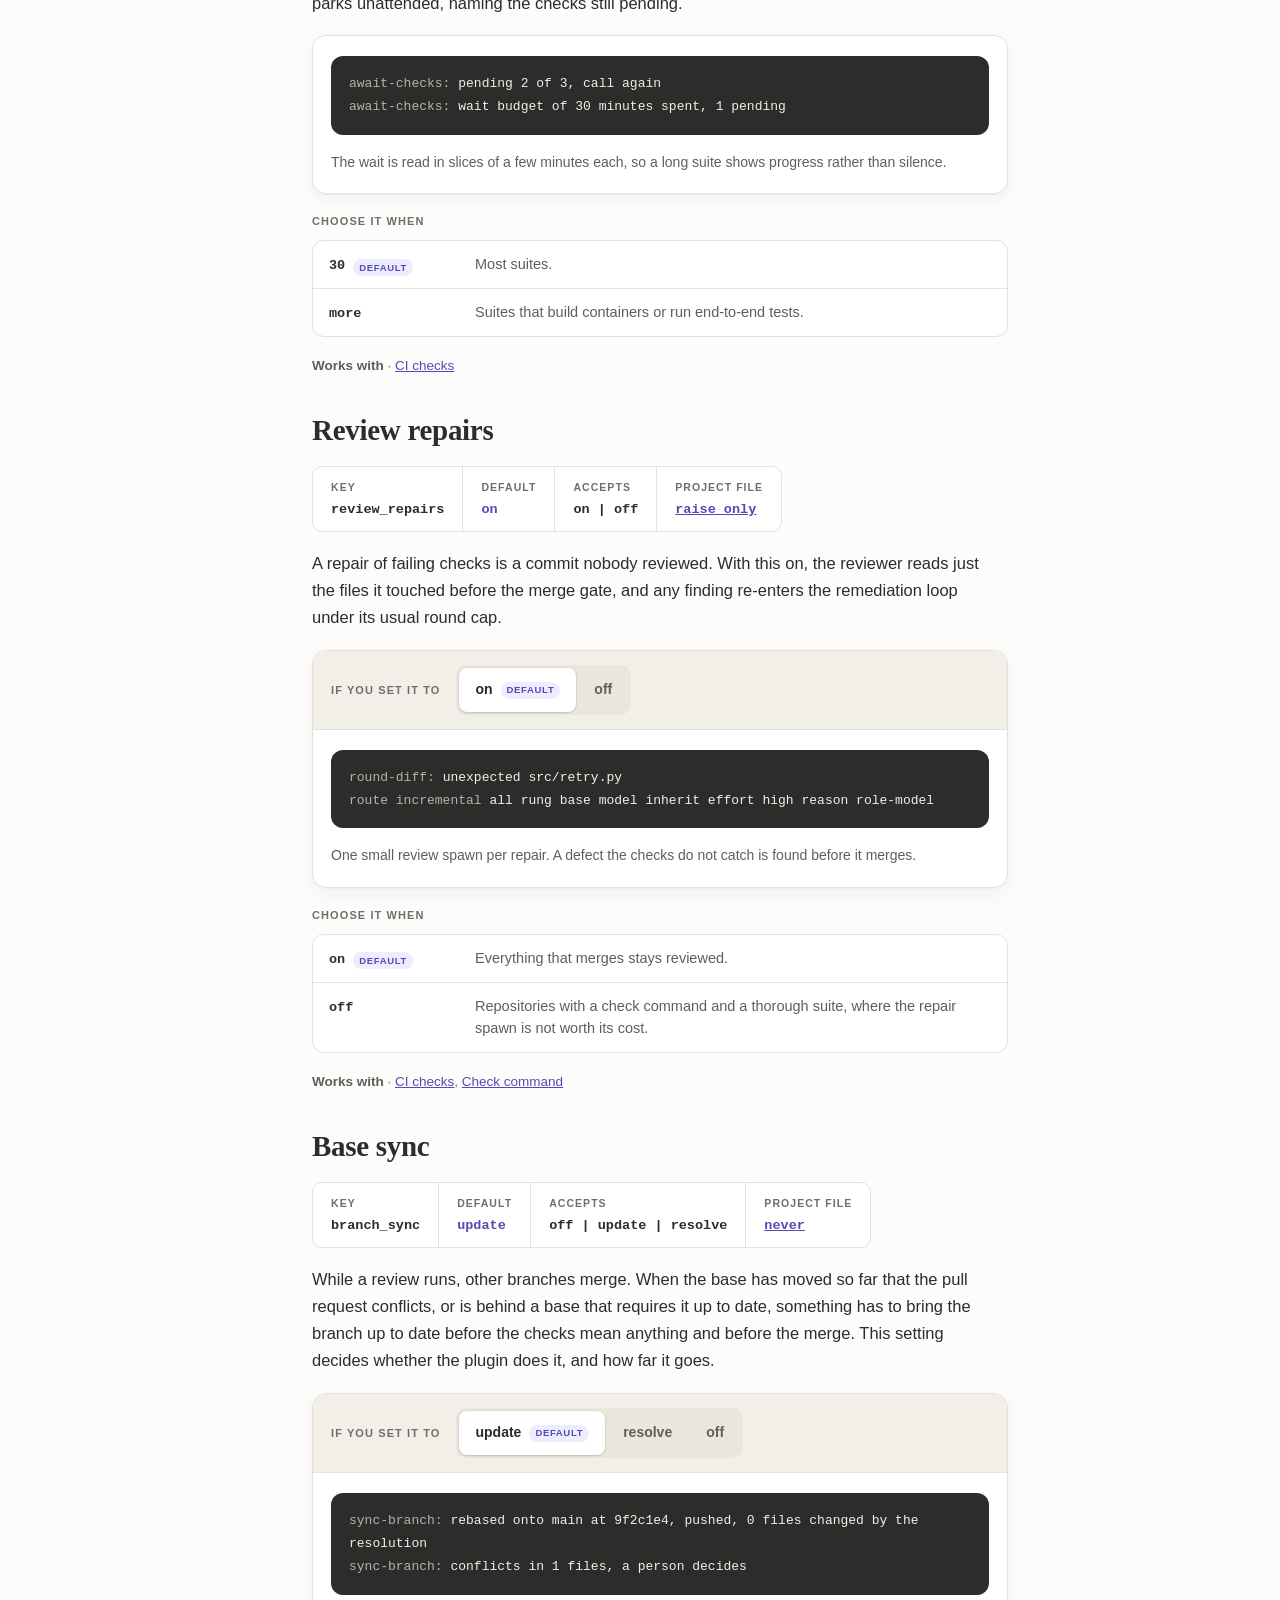
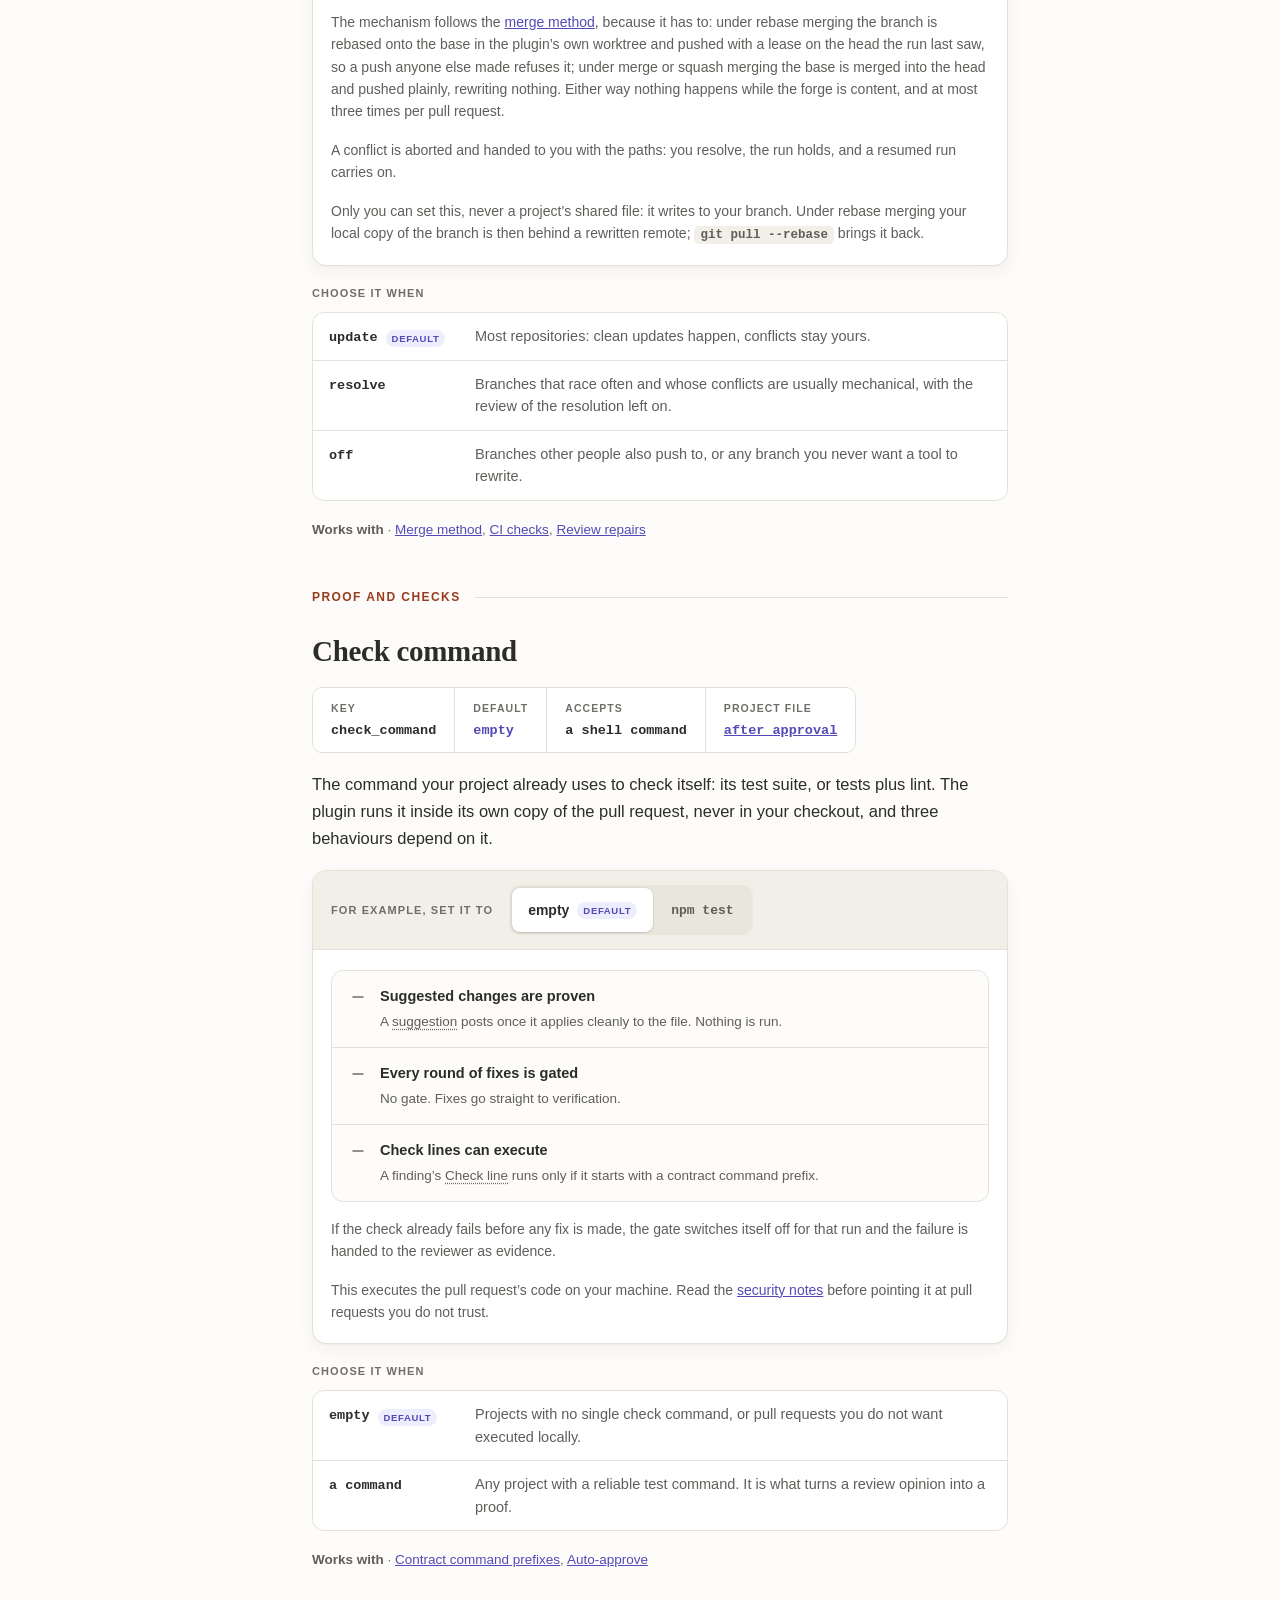
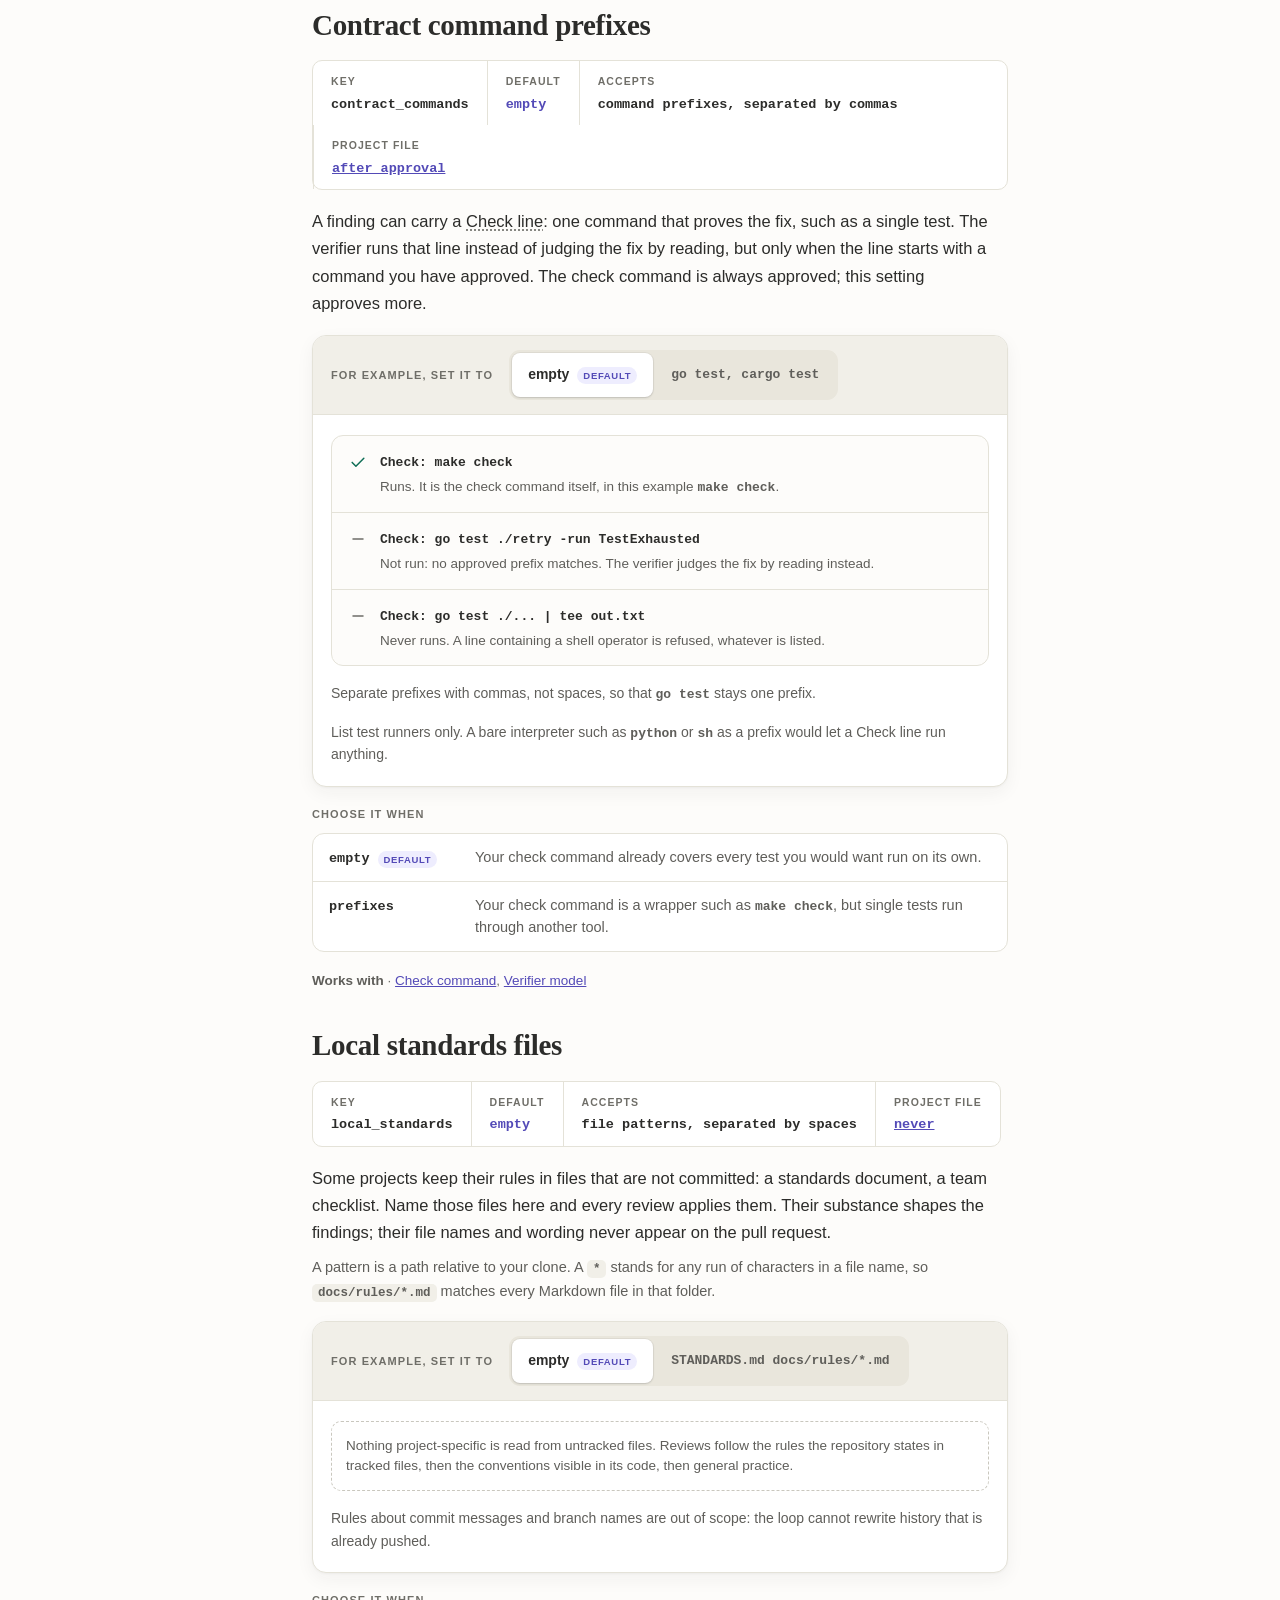
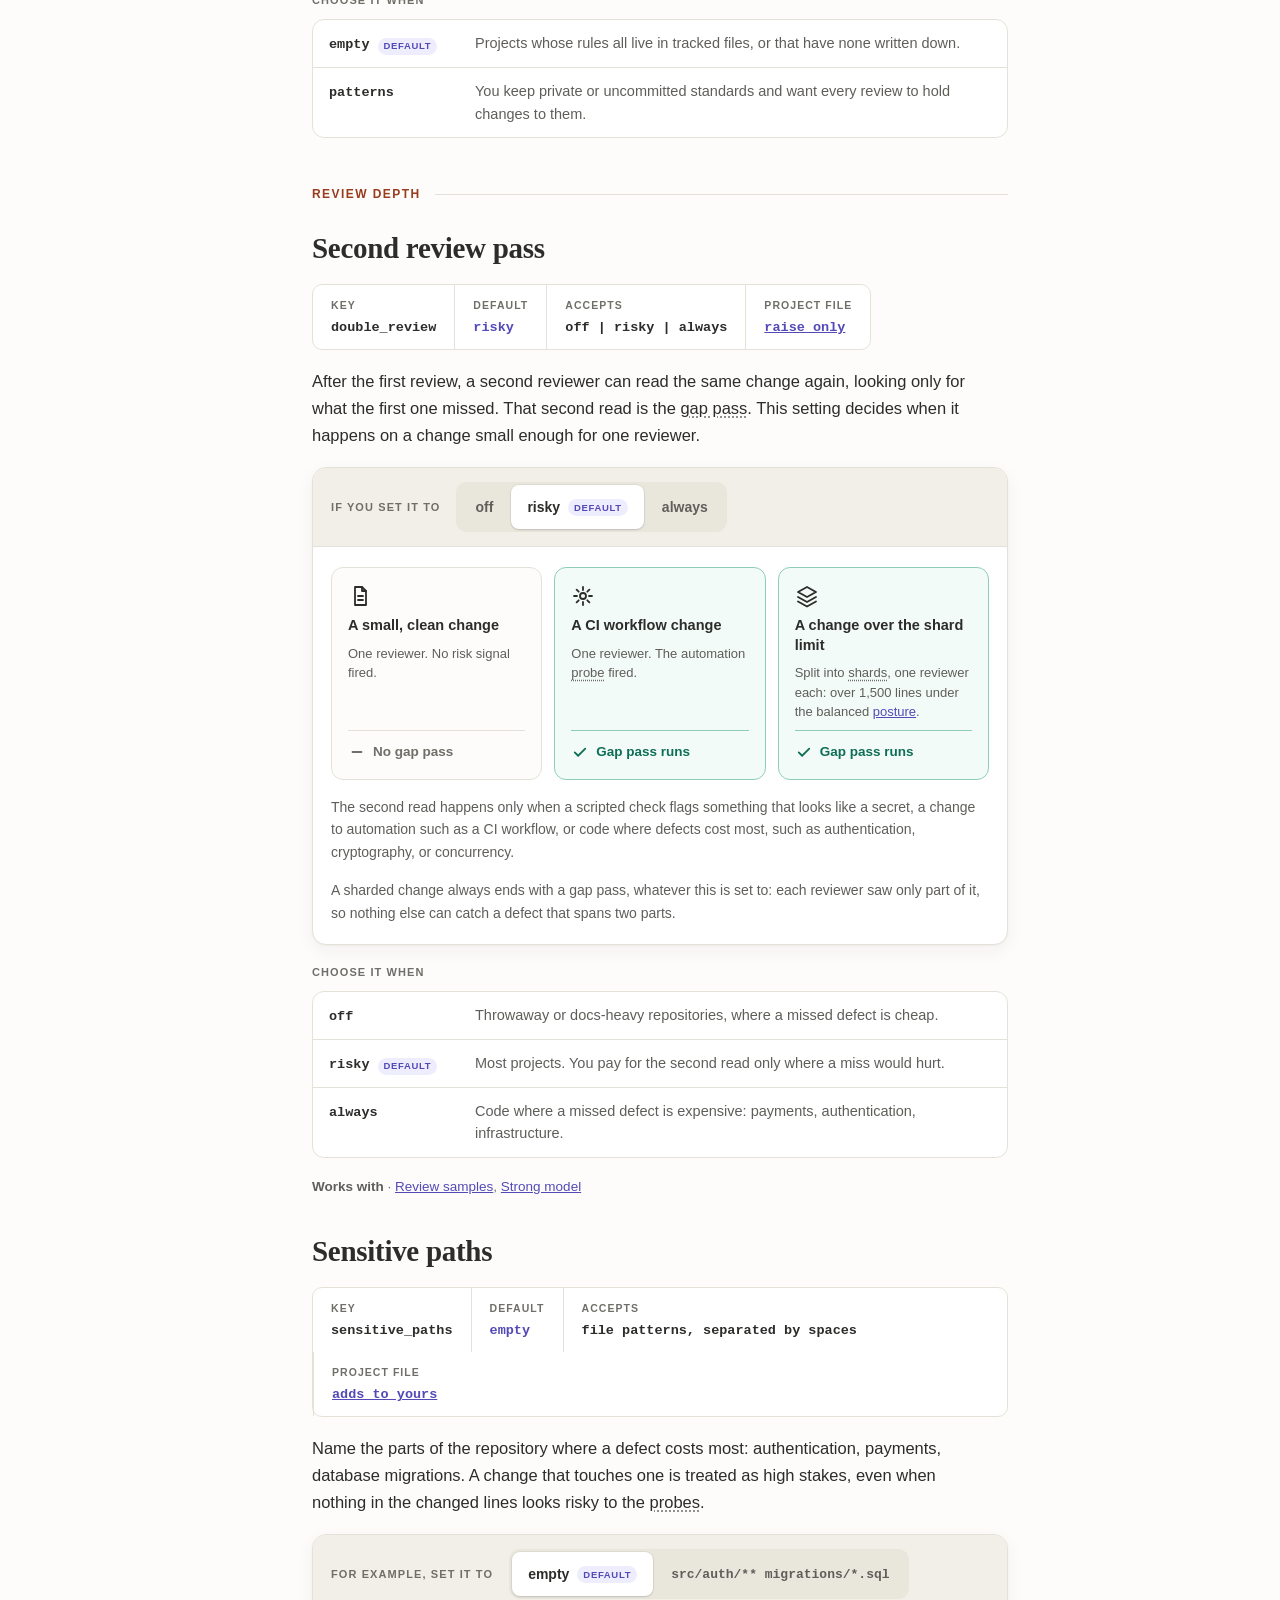
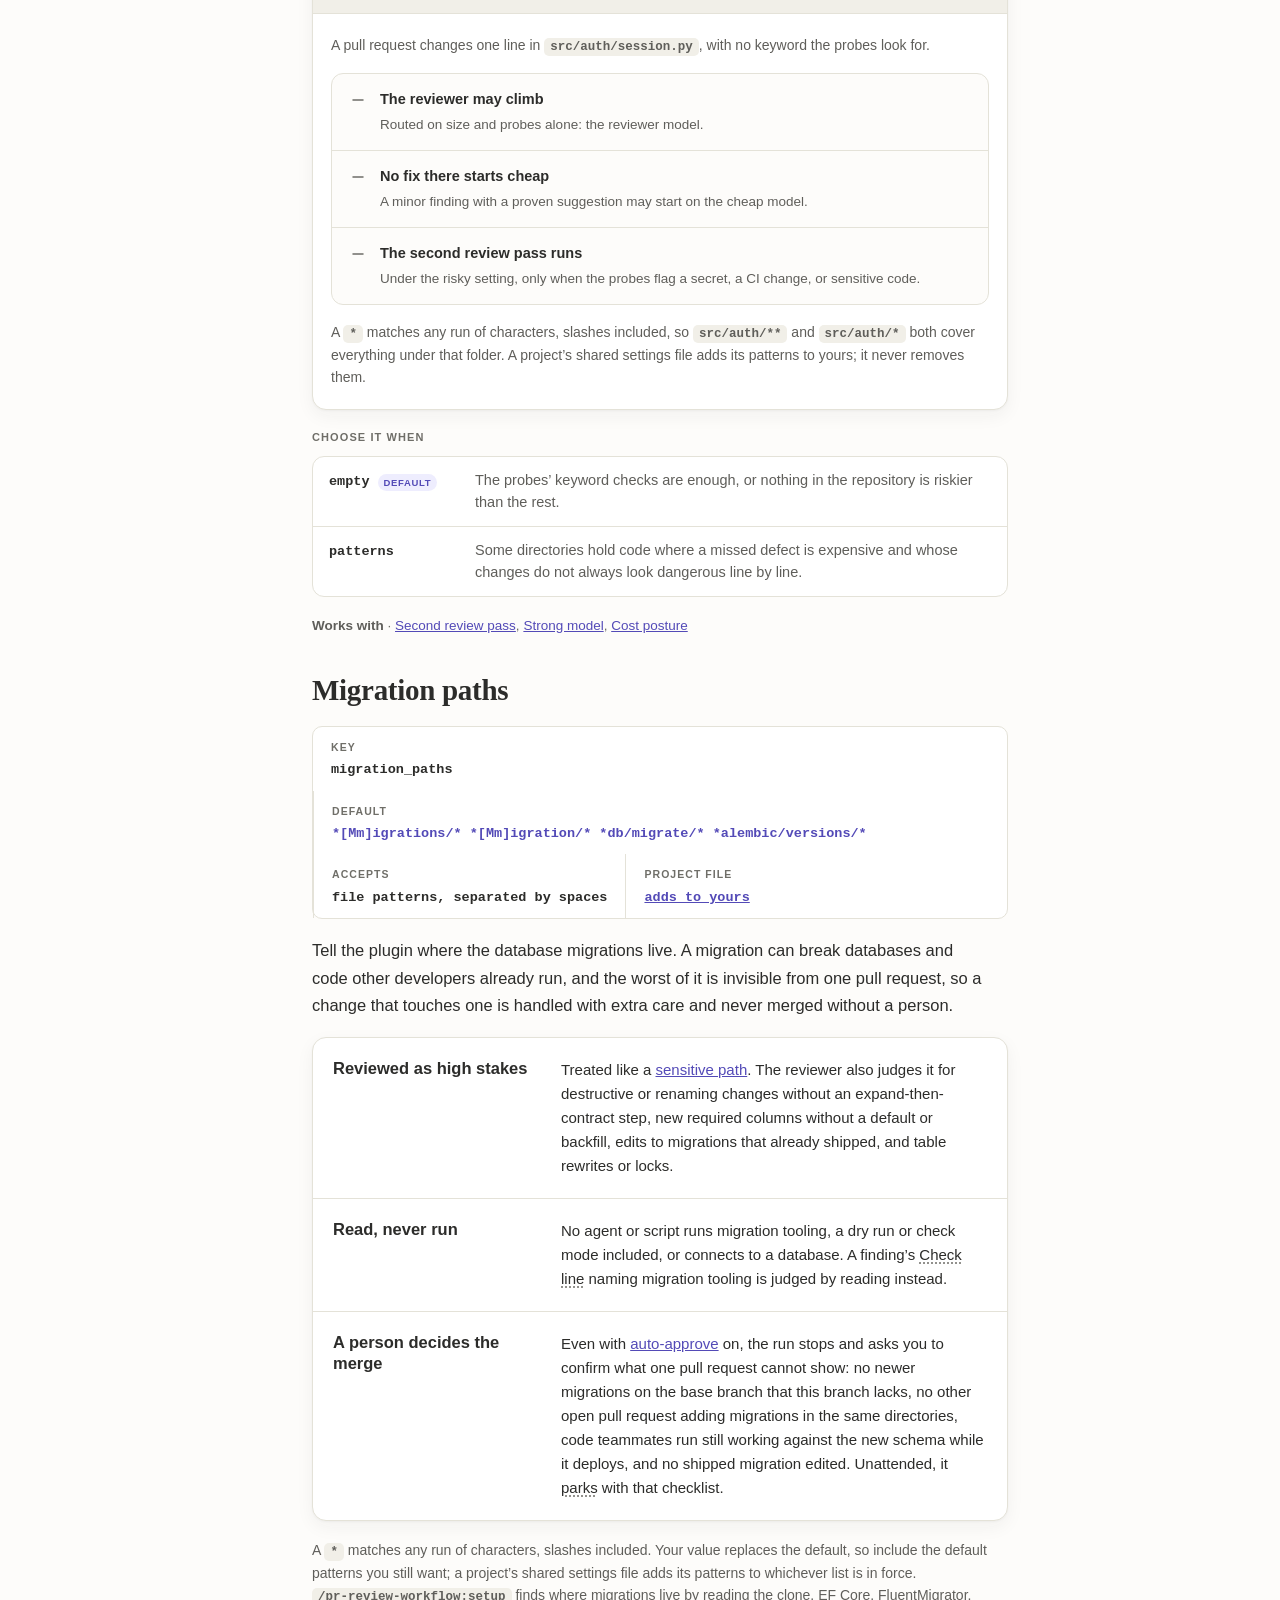
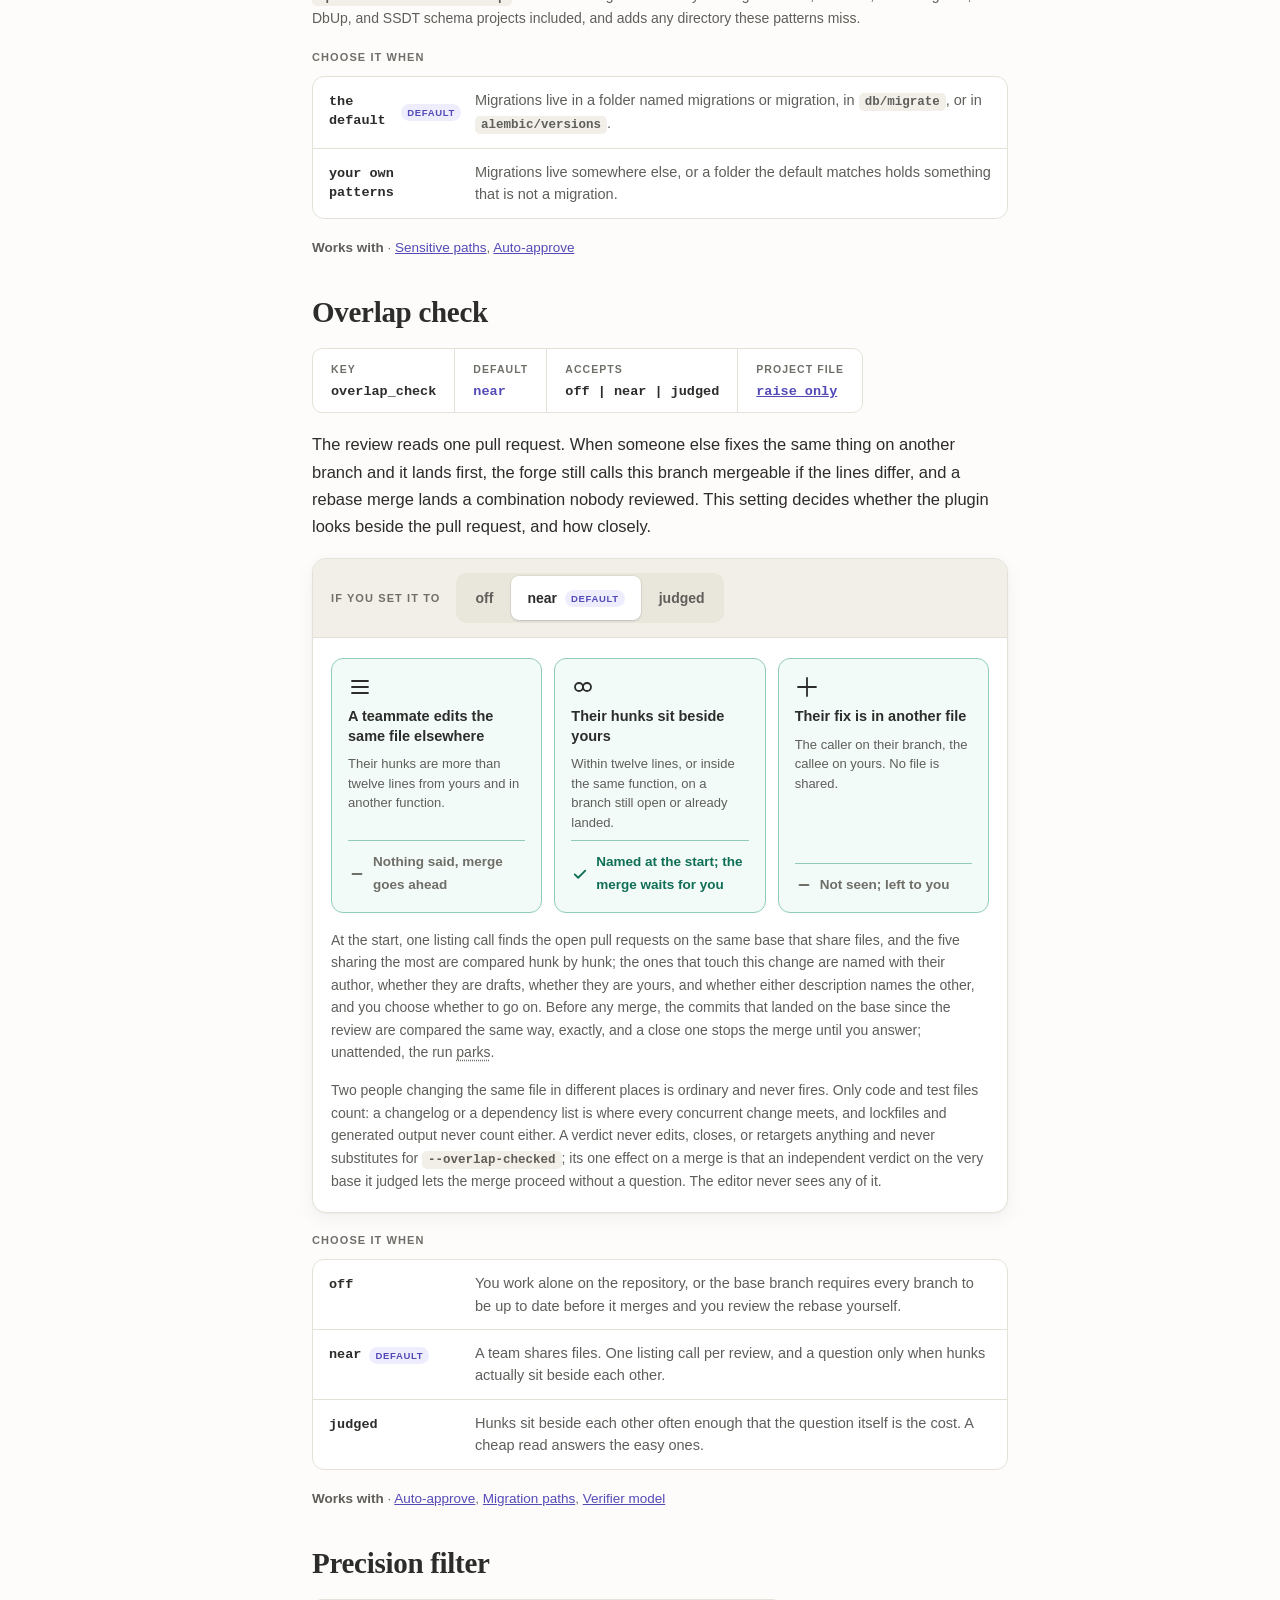
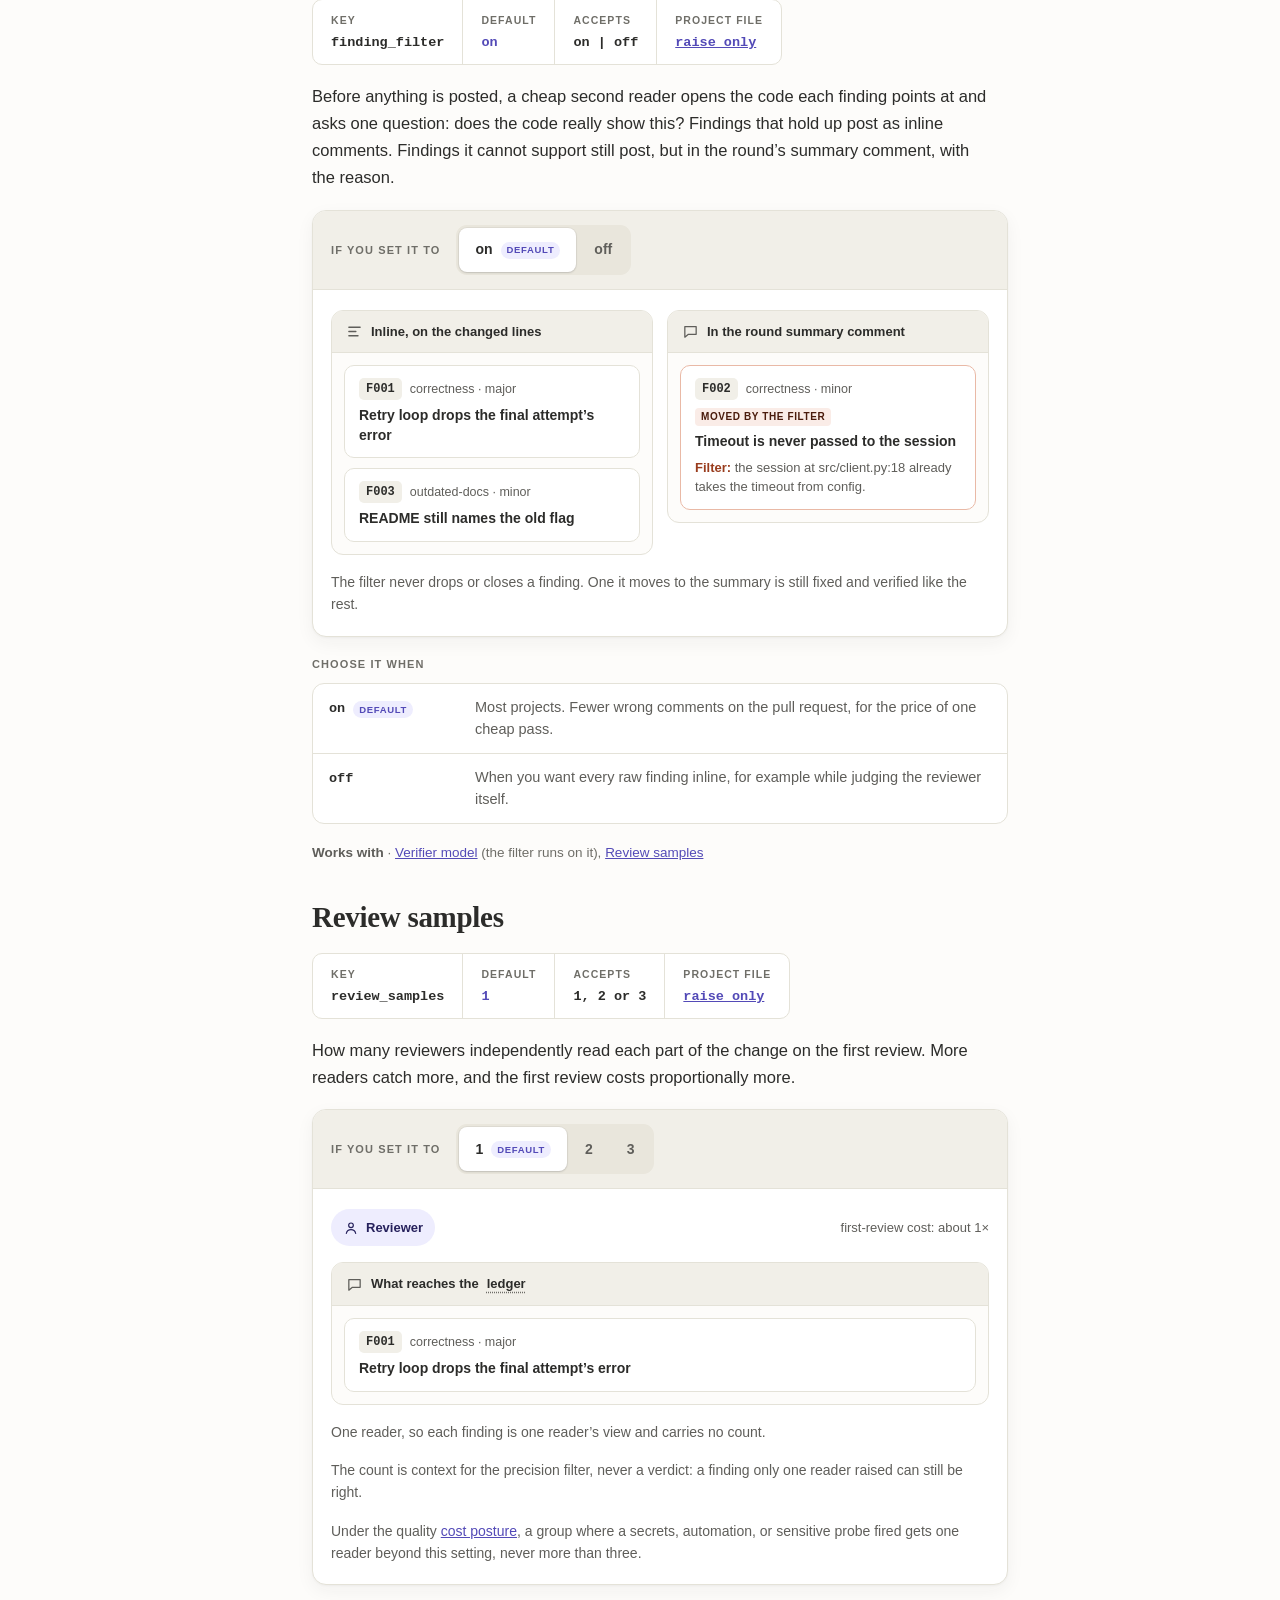
==== commit 4ffa54f6: "Add the overlap comparer to the model routing docs Addresses F005." ====
--- a/docs/settings.html
+++ b/docs/settings.html
@@ -143,7 +143,7 @@
 <div><dt>ACCEPTS</dt><dd>on | off</dd></div>
 <div><dt>PROJECT FILE</dt><dd><a href="#where-project">never</a></dd></div>
 </dl>
-<p class="lead">When a run finishes with nothing left open, the pull request is ready to merge. This setting decides whether the plugin merges it or asks you first. A change to <a href="#migration-paths">migration files</a> always asks, and so does one whose base gained commits touching the reviewed hunks, unless <a href="#overlap-check">overlap check</a> is off or the comparer judged the overlap independent on that very base. A pull request whose author cannot push to the repository always asks too, since the review is a model reading what that author wrote.</p>
+<p class="lead">When a run finishes with nothing left open, the pull request is ready to merge. This setting decides whether the plugin merges it or asks you first. A change to <a href="#migration-paths">migration files</a> always asks, and so does one whose base gained commits touching the reviewed hunks, unless <a href="#overlap-check">overlap check</a> is off or the comparer judged the overlap independent on that very base.</p>
 <div class="unit" data-switch>
 <div class="unit-bar" hidden>
 <span class="kicker">If you set it to</span>
@@ -402,7 +402,7 @@
 <div><dt>ACCEPTS</dt><dd>a shell command</dd></div>
 <div><dt>PROJECT FILE</dt><dd><a href="#where-project">after approval</a></dd></div>
 </dl>
-<p class="lead">The command your project already uses to check itself: its test suite, or tests plus lint. The plugin runs it inside its own copy of the pull request, never in your checkout, and three behaviours depend on it. It runs the pull request's code, so on a pull request whose author cannot push to the repository it runs only once you approve that author for that pull request.</p>
+<p class="lead">The command your project already uses to check itself: its test suite, or tests plus lint. The plugin runs it inside its own copy of the pull request, never in your checkout, and three behaviours depend on it.</p>
 <div class="unit" data-switch>
 <div class="unit-bar" hidden>
 <span class="kicker">For example, set it to</span>
@@ -517,7 +517,7 @@
 <div><dt>PROJECT FILE</dt><dd><a href="#where-project">never</a></dd></div>
 </dl>
 <p class="lead">Some projects keep their rules in files that are not committed: a standards document, a team checklist. Name those files here and every review applies them. Their substance shapes the findings; their file names and wording never appear on the pull request.</p>
-<p class="sub">A pattern is a path relative to your clone. A <code>*</code> stands for any run of characters in a file name, so <code>docs/rules/*.md</code> matches every Markdown file in that folder. A matching file that git tracks is skipped and the review says so: committed files belong to whoever can commit, not to you.</p>
+<p class="sub">A pattern is a path relative to your clone. A <code>*</code> stands for any run of characters in a file name, so <code>docs/rules/*.md</code> matches every Markdown file in that folder.</p>
 <div class="unit" data-switch>
 <div class="unit-bar" hidden>
 <span class="kicker">For example, set it to</span>
@@ -837,7 +837,7 @@
 <div><dt>KEY</dt><dd>review_samples</dd></div>
 <div><dt>DEFAULT</dt><dd class="def">1</dd></div>
 <div><dt>ACCEPTS</dt><dd>1, 2 or 3</dd></div>
-<div><dt>PROJECT FILE</dt><dd><a href="#where-project">raise only, after approval</a></dd></div>
+<div><dt>PROJECT FILE</dt><dd><a href="#where-project">raise only</a></dd></div>
 </dl>
 <p class="lead">How many reviewers independently read each part of the change on the first review. More readers catch more, and the first review costs proportionally more.</p>
 <div class="unit" data-switch>
@@ -950,7 +950,7 @@
 </div>
 </div>
 <p class="note">Routing decides per unit of work, not per pull request: a sharded review is judged group by group on each group&#8217;s own files, and a first editing round splits into a mechanical batch and the rest when each holds at least two findings. The gap pass takes the highest rung any group used.</p>
-<p class="note">Each role also gets a reasoning effort, whatever your session&#8217;s level. It starts where the agent definition puts it (the reviewer high, the editor and the verifier medium, the filter and the comparer low; arbitration runs the verifier at high) and moves one level for each signal: up for a wide search, such as large or coupled code unless a <a href="#strong-model">stronger model</a> takes it, a shard on a seam, or a gap pass over seams, and up for high stakes: a secrets, automation, or sensitive probe on a review, and a blocker, a security finding, or a file the secrets or sensitive probe flagged on a fix or its verification; down where a later step checks the work, such as an editor&#8217;s minor or nit fix carried by a proven <a class="term" href="#g-suggestion">suggestion</a> on a model above the cheap one, or a verified finding that a Check line or proven suggestion settles, and for a small docs or config review. A batch of fixes or a round of verification runs at its highest finding&#8217;s level. Only the <a href="#cost-posture">quality posture</a> lets it reach xhigh, since the top level buys little for its cost, and a signal that climbs the model does not also raise the effort. A fix that failed tries again one lever up: the base model after a cheap attempt, more effort on the same model below the posture&#8217;s cap, the next model at it. Fixed routing keeps each role&#8217;s own level.</p>
+<p class="note">Each role also gets a reasoning effort, whatever your session&#8217;s level. It starts where the agent definition puts it (the reviewer high, the editor and the verifier medium, the filter and the comparer low; arbitration runs the verifier at high) and moves one level for each signal: up for a wide search, such as large or coupled code unless a <a href="#strong-model">stronger model</a> takes it, a shard on a seam, or a gap pass over seams, and up for high stakes: a secrets, automation, or sensitive probe on a review, and a blocker, a security finding, or a file the secrets or sensitive probe flagged on a fix or its verification; down where a later step checks the work, such as an editor&#8217;s minor or nit fix carried by a proven <a class="term" href="#g-suggestion">suggestion</a>, or a verified finding that a Check line or proven suggestion settles, and for a small docs or config review. A batch of fixes or a round of verification runs at its highest finding&#8217;s level. Only the <a href="#cost-posture">quality posture</a> lets it reach xhigh, since the top level buys little for its cost, and a signal that climbs the model does not also raise the effort. A fix that failed tries again one lever up: the base model after a cheap attempt, more effort on the same model below the posture&#8217;s cap, the next model at it. Fixed routing keeps each role&#8217;s own level.</p>
 <h4 class="display" id="model-overrides">Whether those choices can be overridden</h4>
 <div class="card">
 <div class="setting" id="model-routing" data-key="model_routing" data-project="never" data-default="auto" data-options="auto fixed">
@@ -1234,8 +1234,7 @@
 <table class="ladder trust">
 <tr><th scope="col">SETTINGS</th><th scope="col">THE SHARED FILE MAY</th><th scope="col">WHY</th></tr>
 <tr><th scope="row">Check command, contract command prefixes</th><td><b>set them after you approve</b></td><td>They run on your machine. The first run that sees them, and every run after they change, shows you the exact commands and asks; an unattended run goes without them.</td></tr>
-<tr><th scope="row">Review samples</th><td><b>raise it after you approve</b></td><td>Each sample is another full reviewer pass on your bill. A raise above what your own settings give is asked about together with the commands, the same way; an unattended run keeps your value.</td></tr>
-<tr><th scope="row">Second review pass, precision filter, cost posture, overlap check, CI checks, CI fix rounds, CI wait budget, review repairs</th><td><b>raise them only</b></td><td>A project may ask for more care than your default. Only you can ask for less, in your local file or on the run.</td></tr>
+<tr><th scope="row">Second review pass, precision filter, cost posture, review samples, overlap check, CI checks, CI fix rounds, CI wait budget, review repairs</th><td><b>raise them only</b></td><td>A project may ask for more care than your default. Only you can ask for less, in your local file or on the run.</td></tr>
 <tr><th scope="row">Merge method</th><td><b>set it</b></td><td>The shape of the history is the team&#8217;s choice, and nothing runs because of it. Your local file still outranks it, and the run refuses a method the repository does not allow.</td></tr>
 <tr><th scope="row">Sensitive paths, migration paths</th><td><b>add to yours</b></td><td>Its patterns join your own list; it can never remove one.</td></tr>
 <tr><th scope="row">Auto-approve, self-started reviews, base sync, the three role models, model routing, strong model, ledgers kept, local standards files</th><td><b>never</b></td><td>A repository must not merge its own pull requests, start reviews on your behalf, rewrite your branch, choose models on your bill, or point the review at untracked files in your clone, such as secrets.</td></tr>
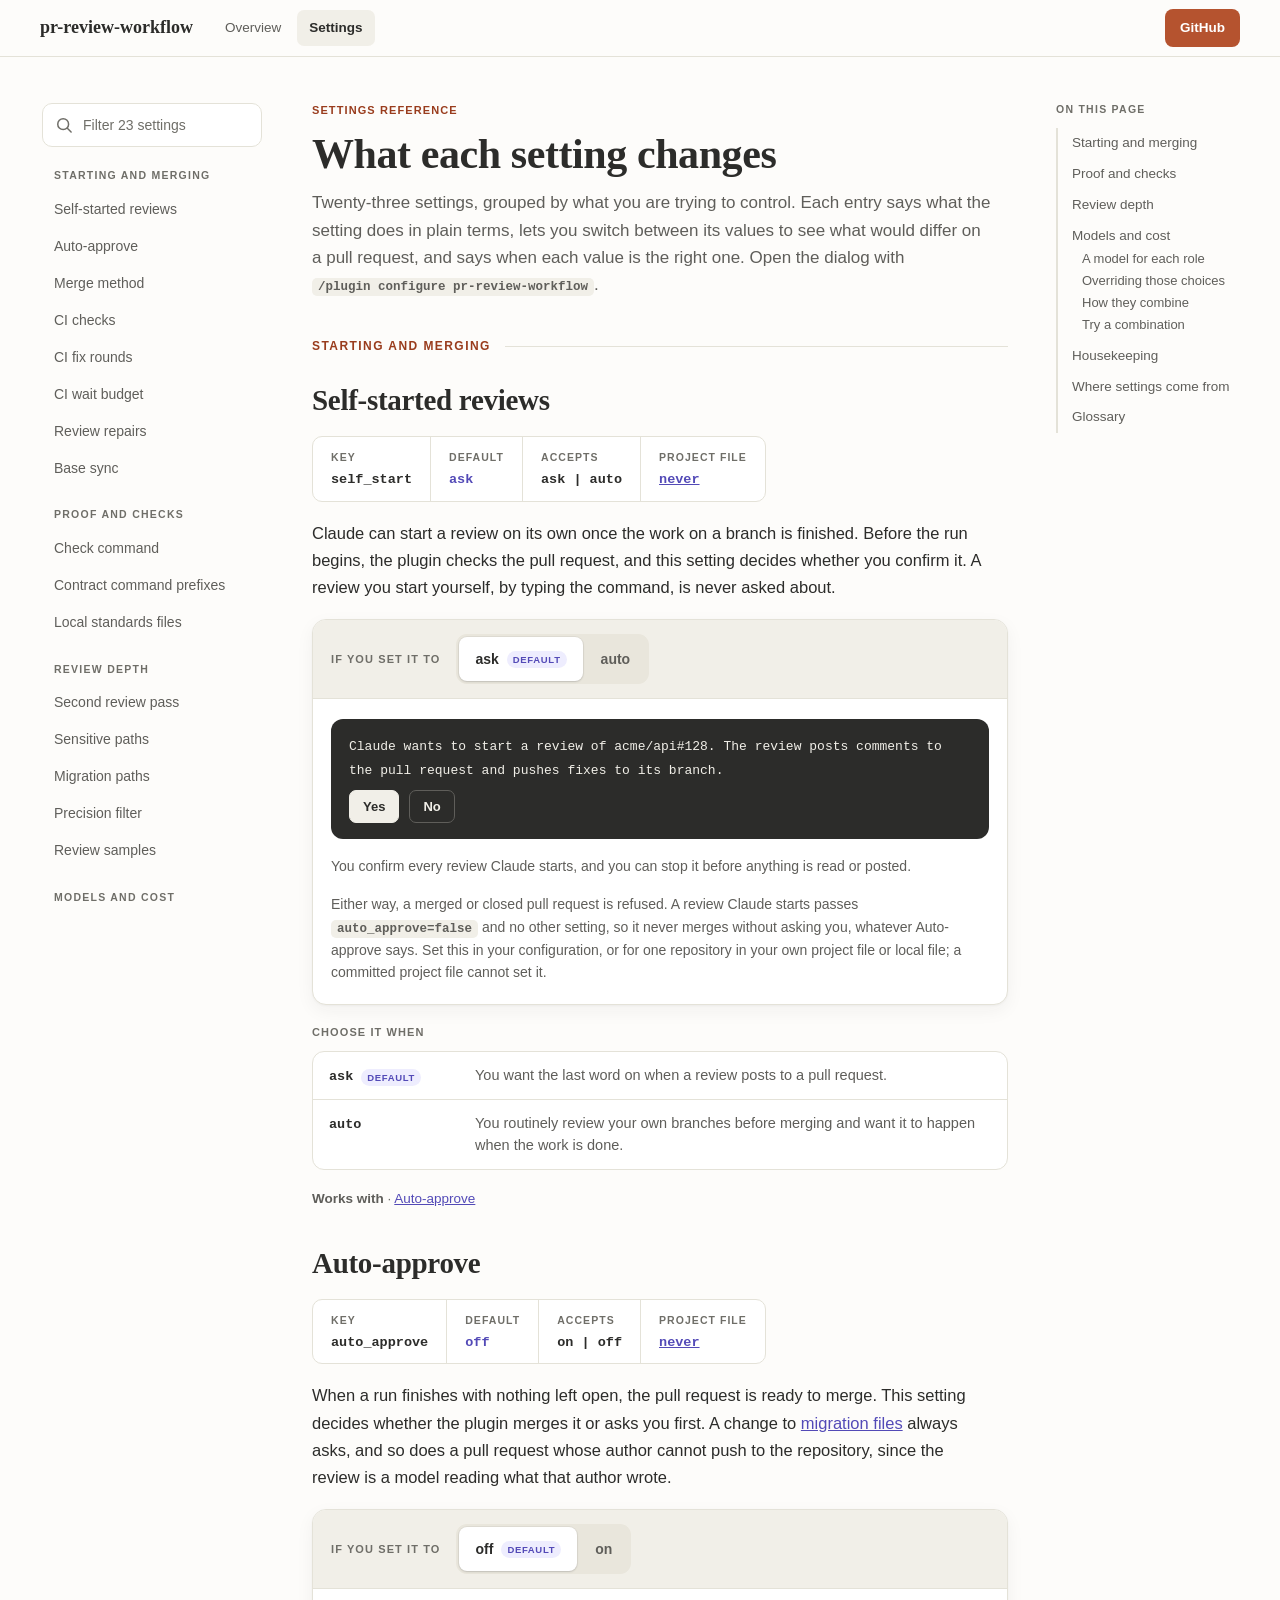
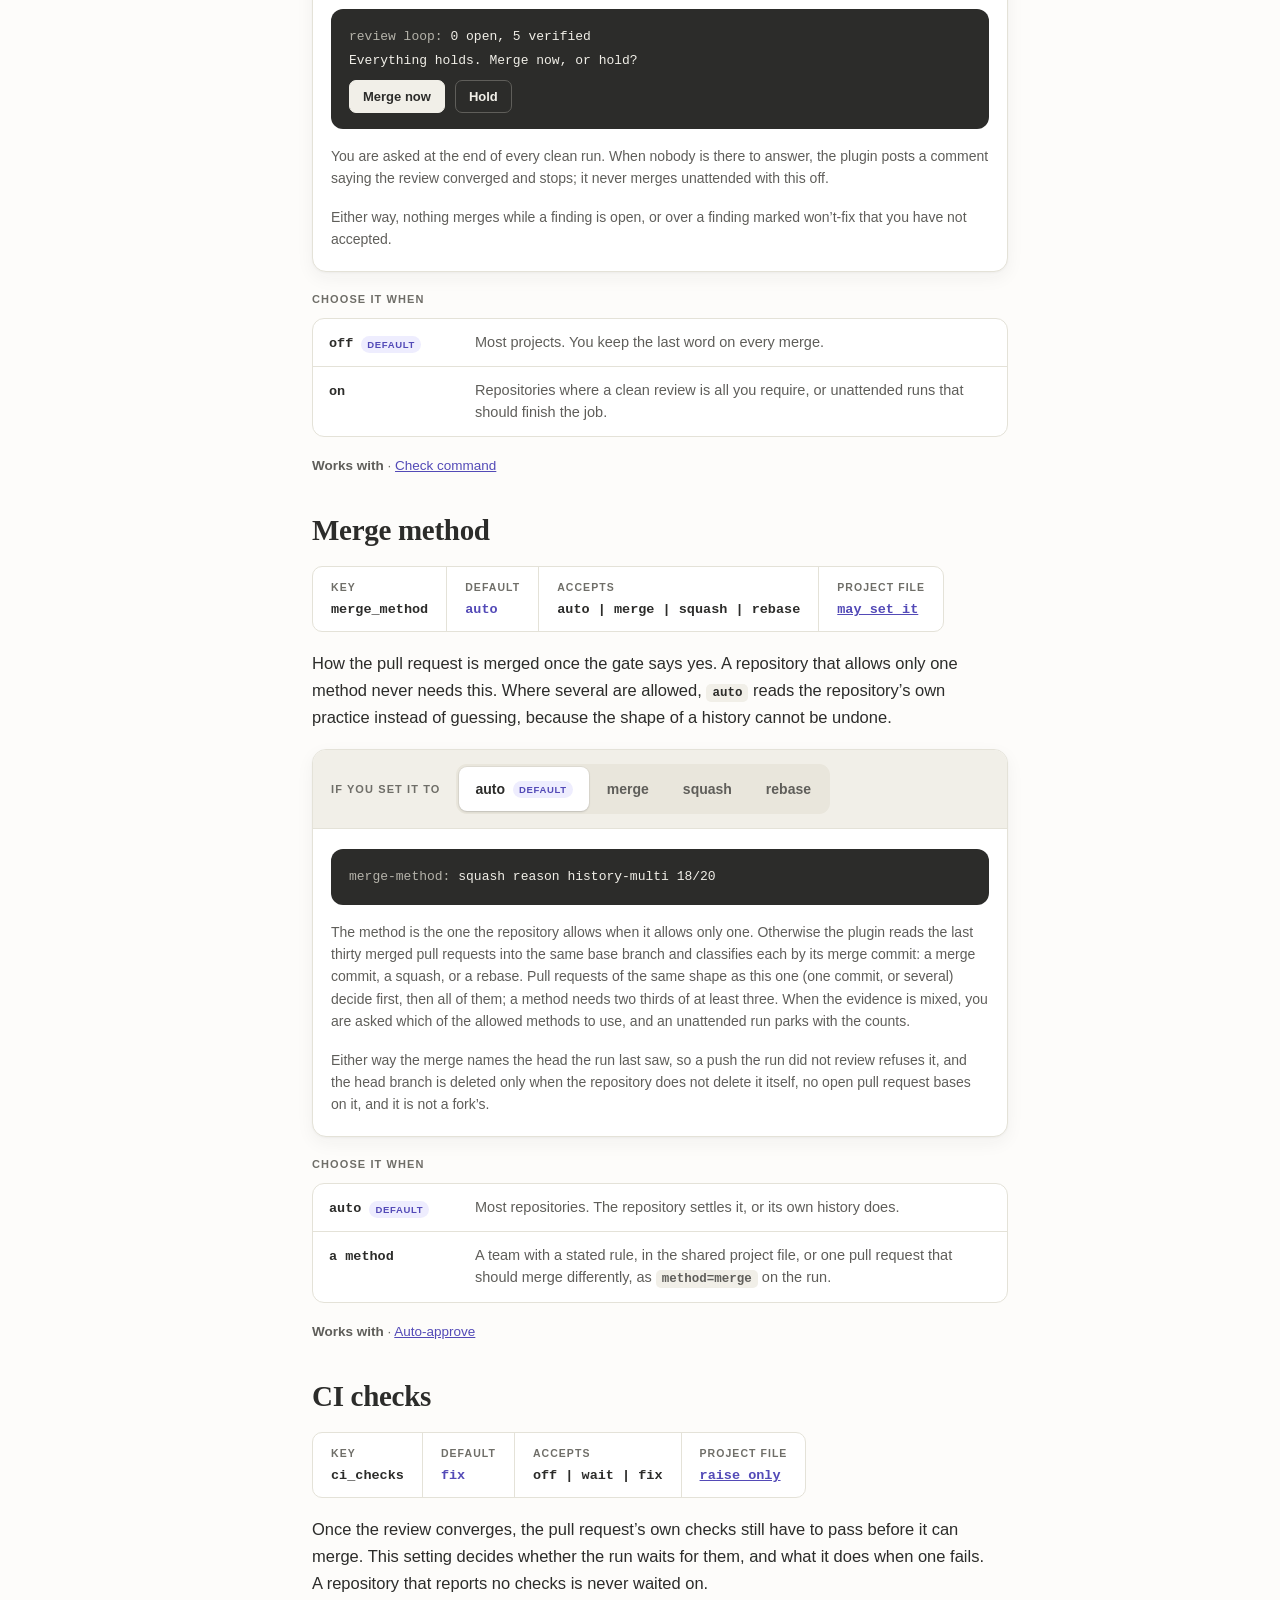
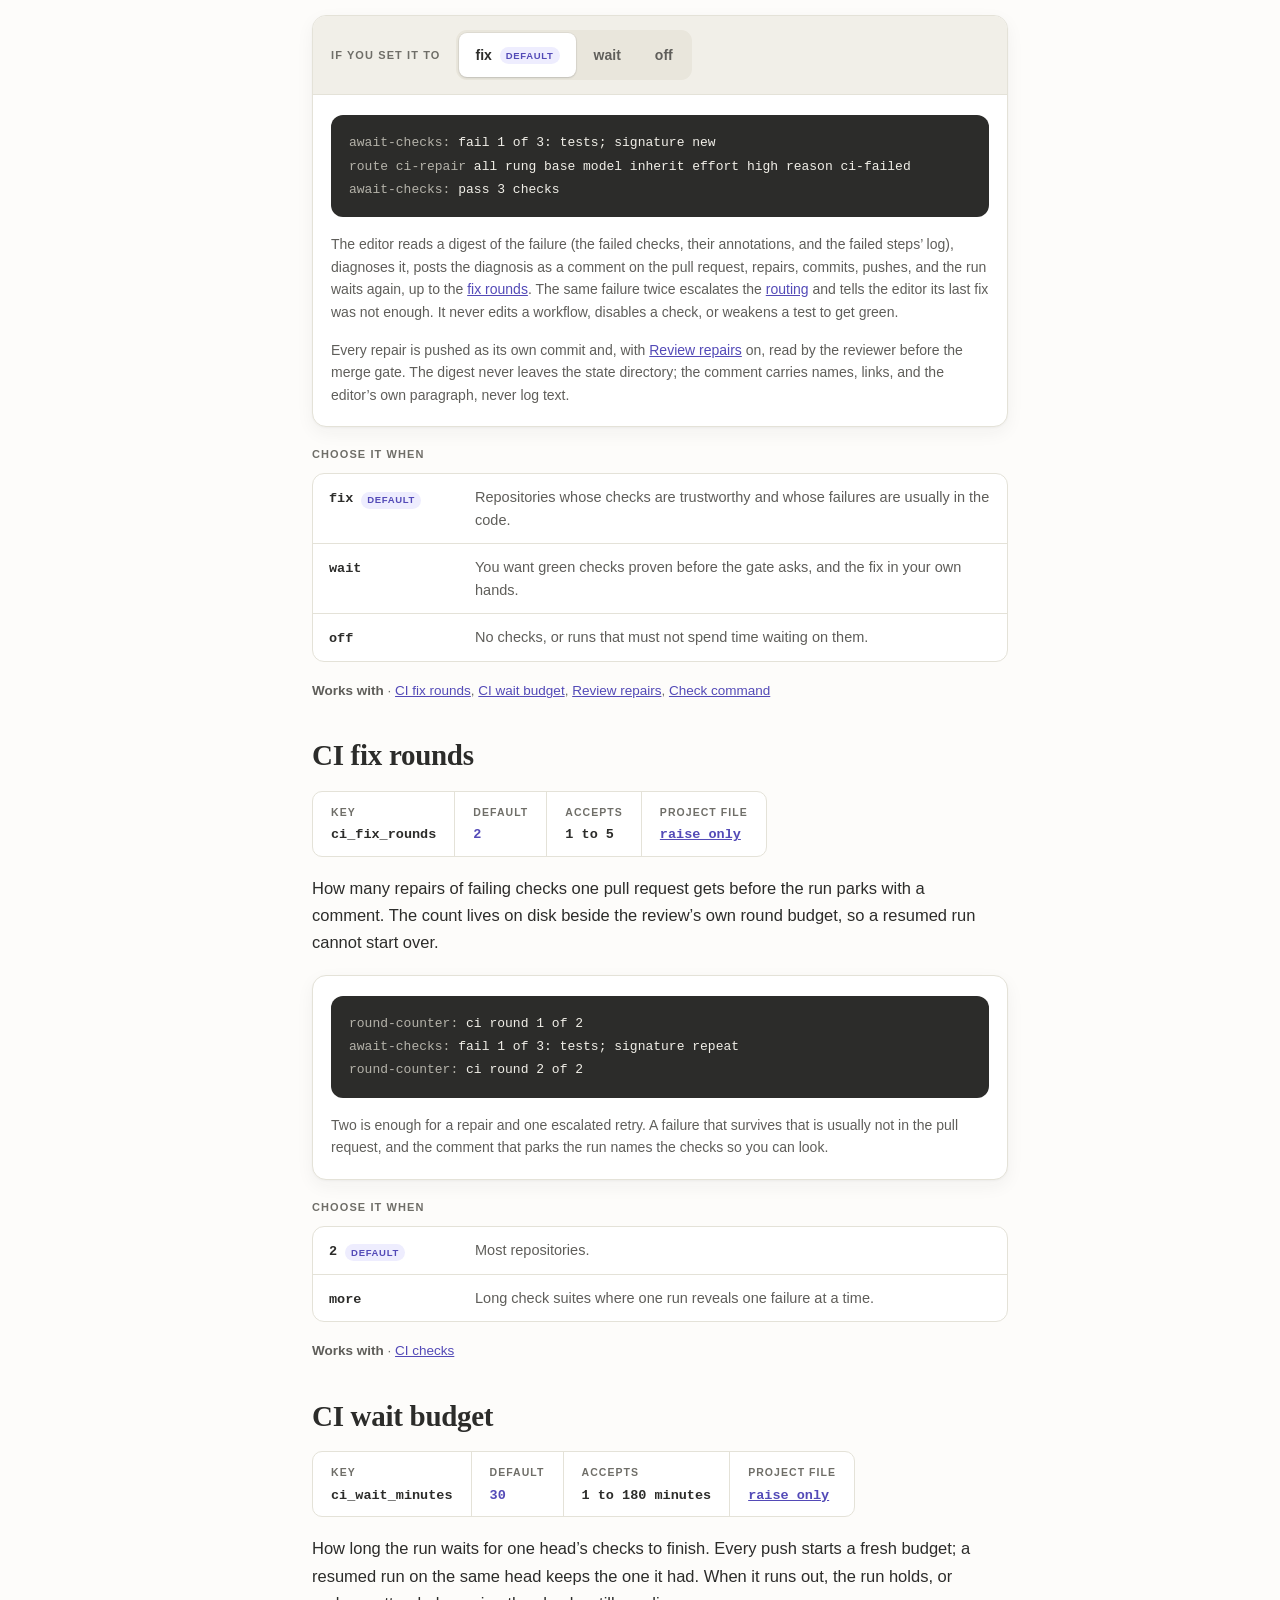
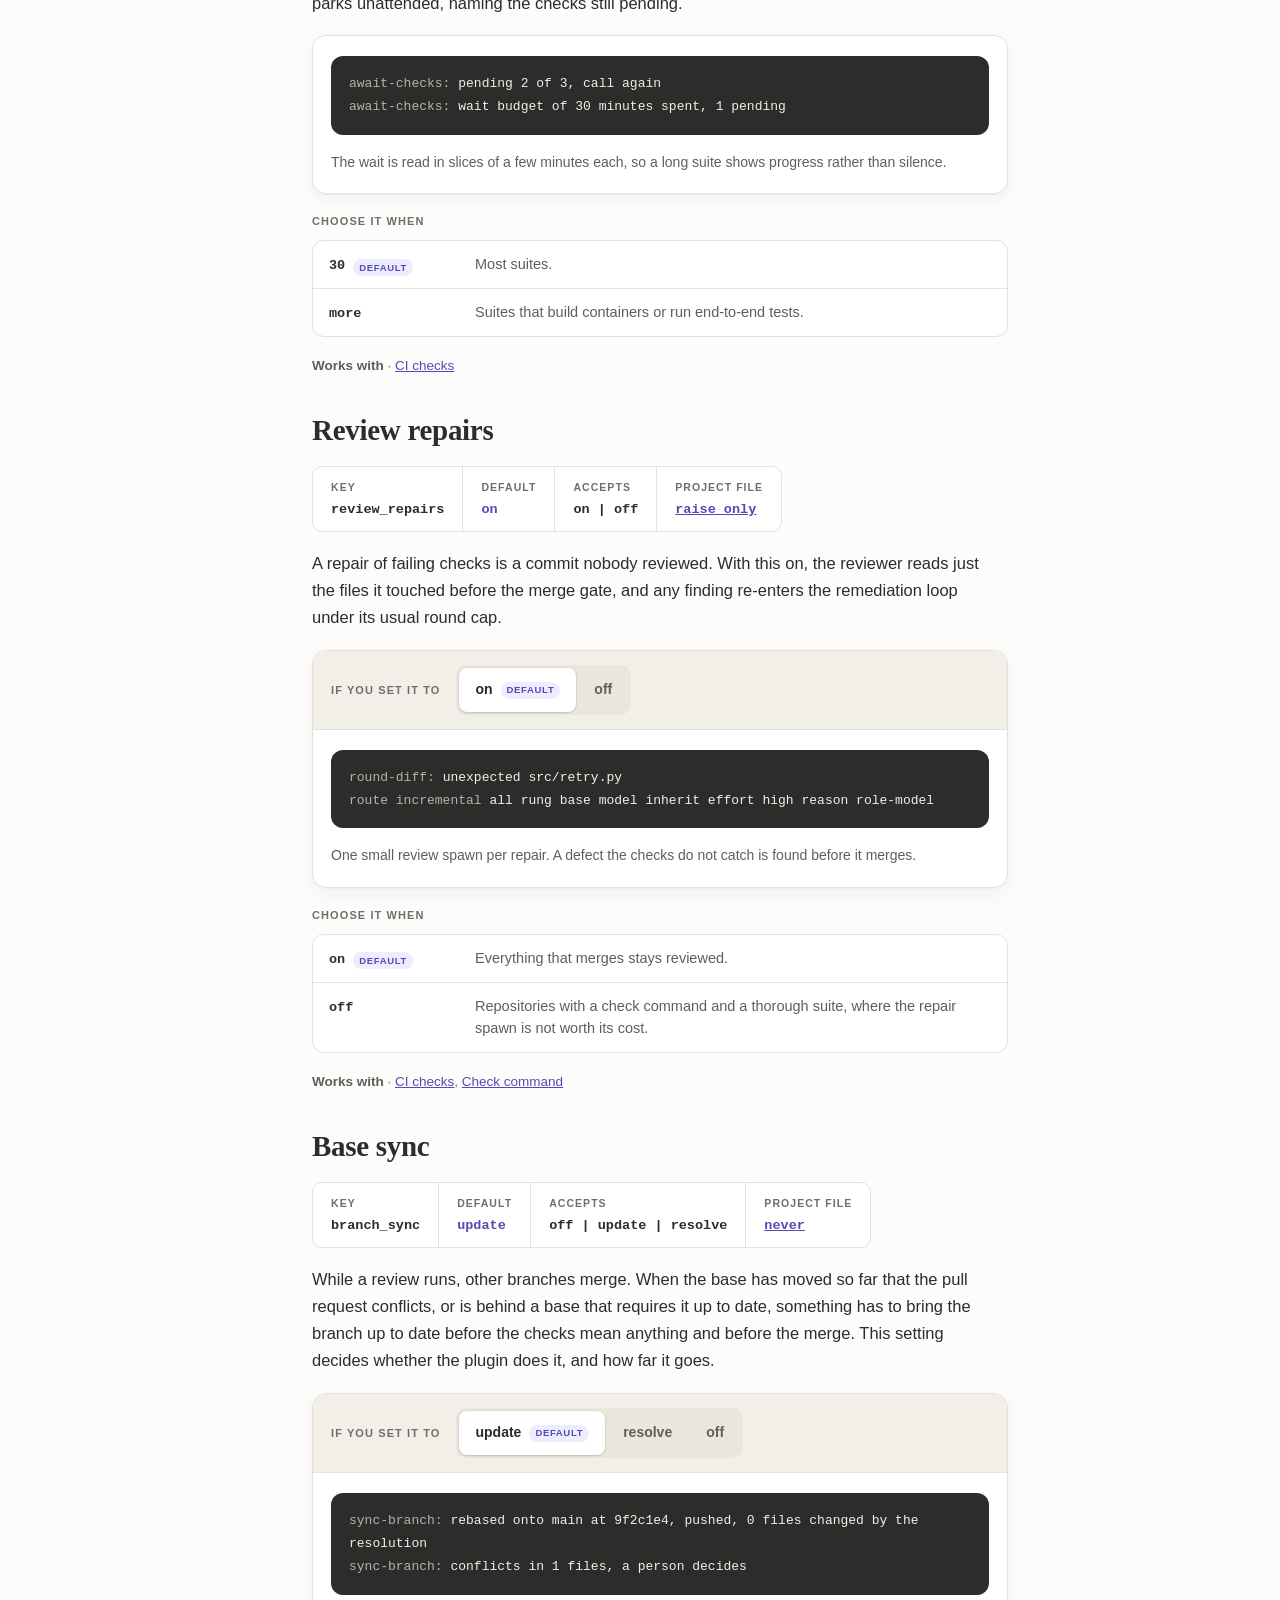
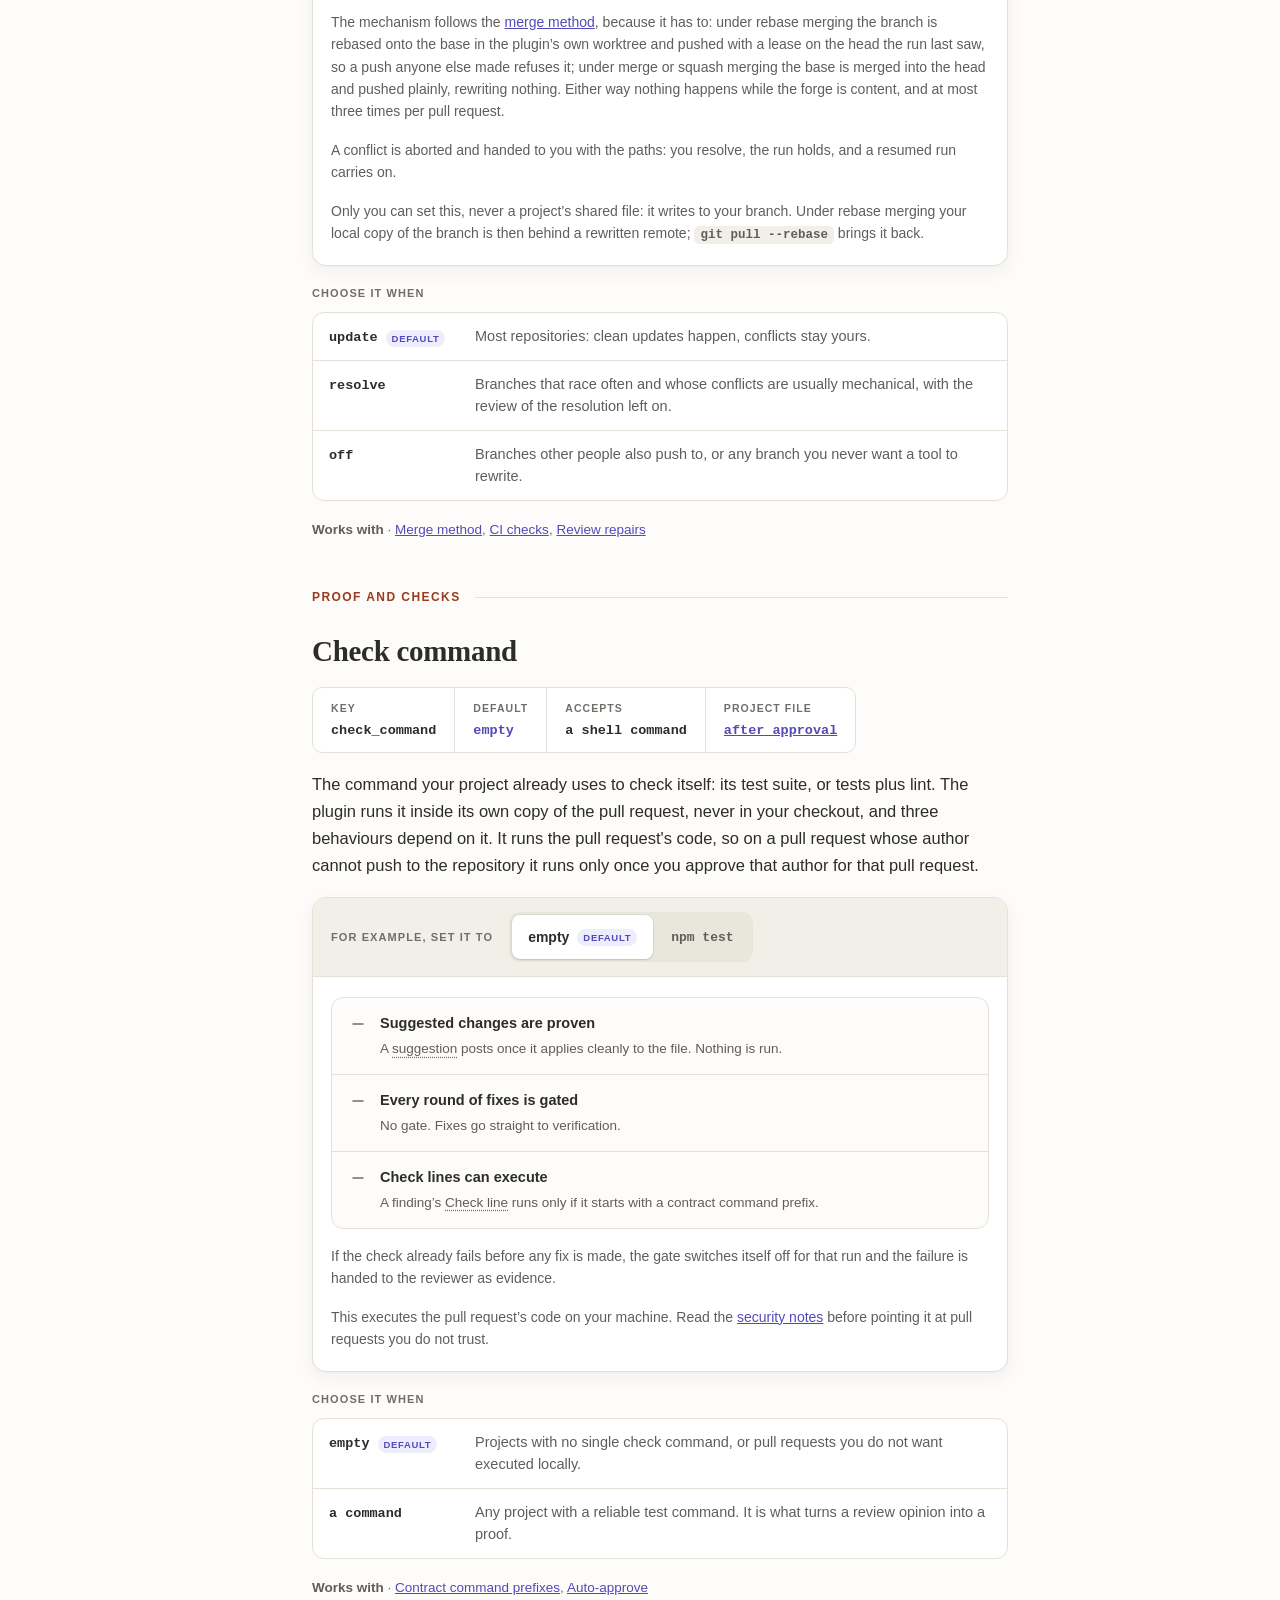
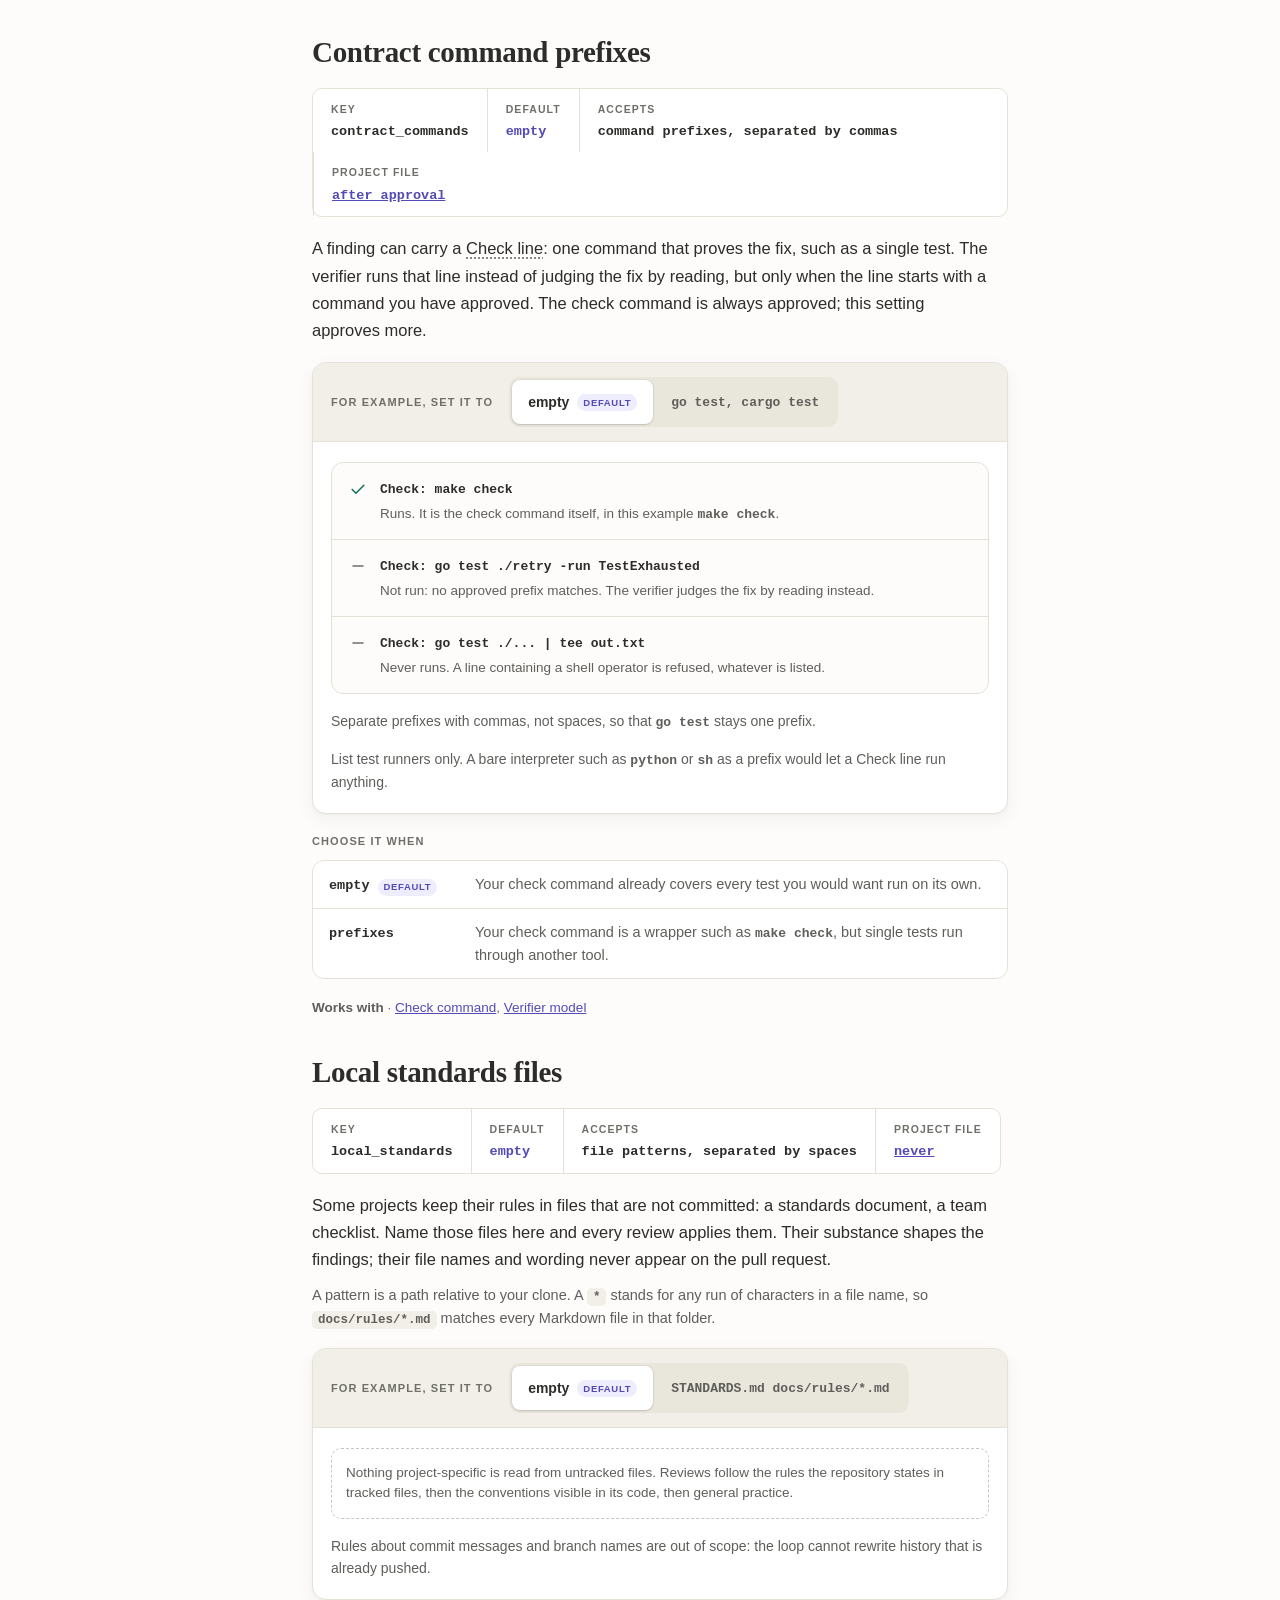
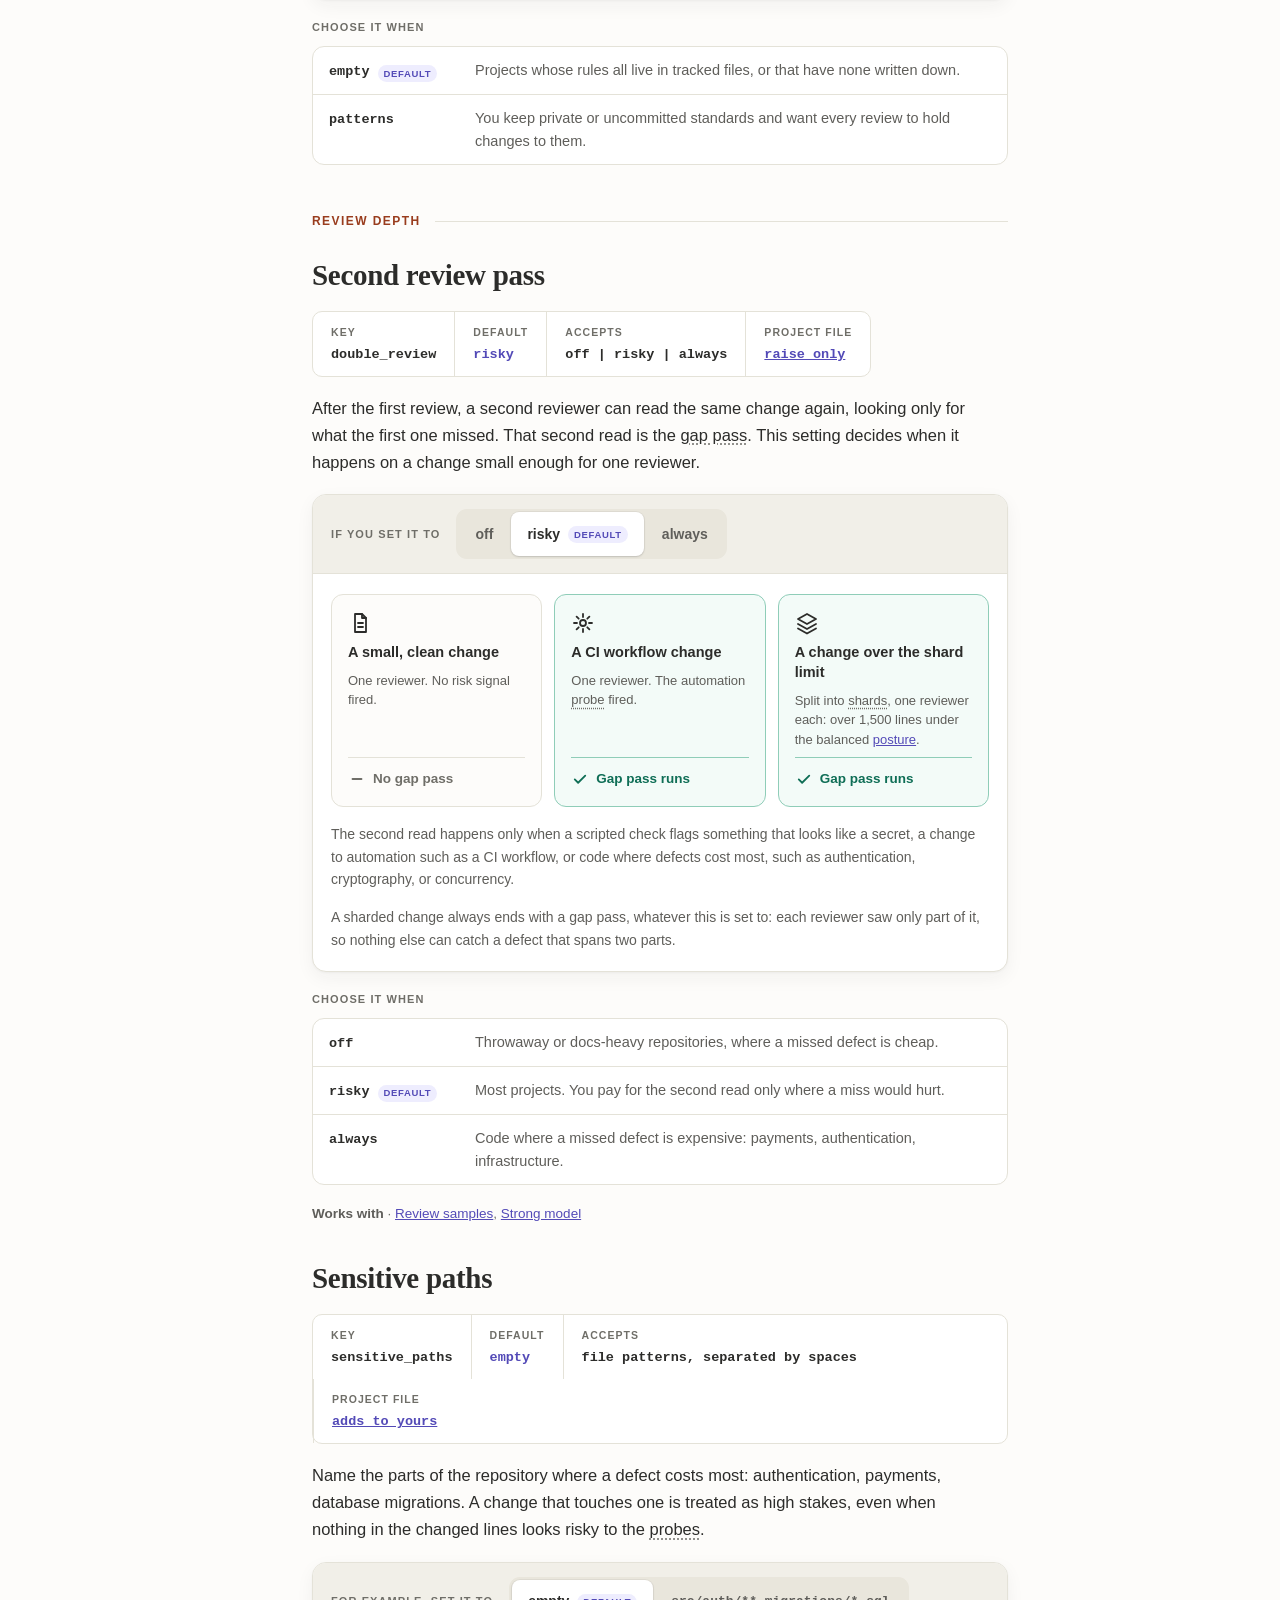
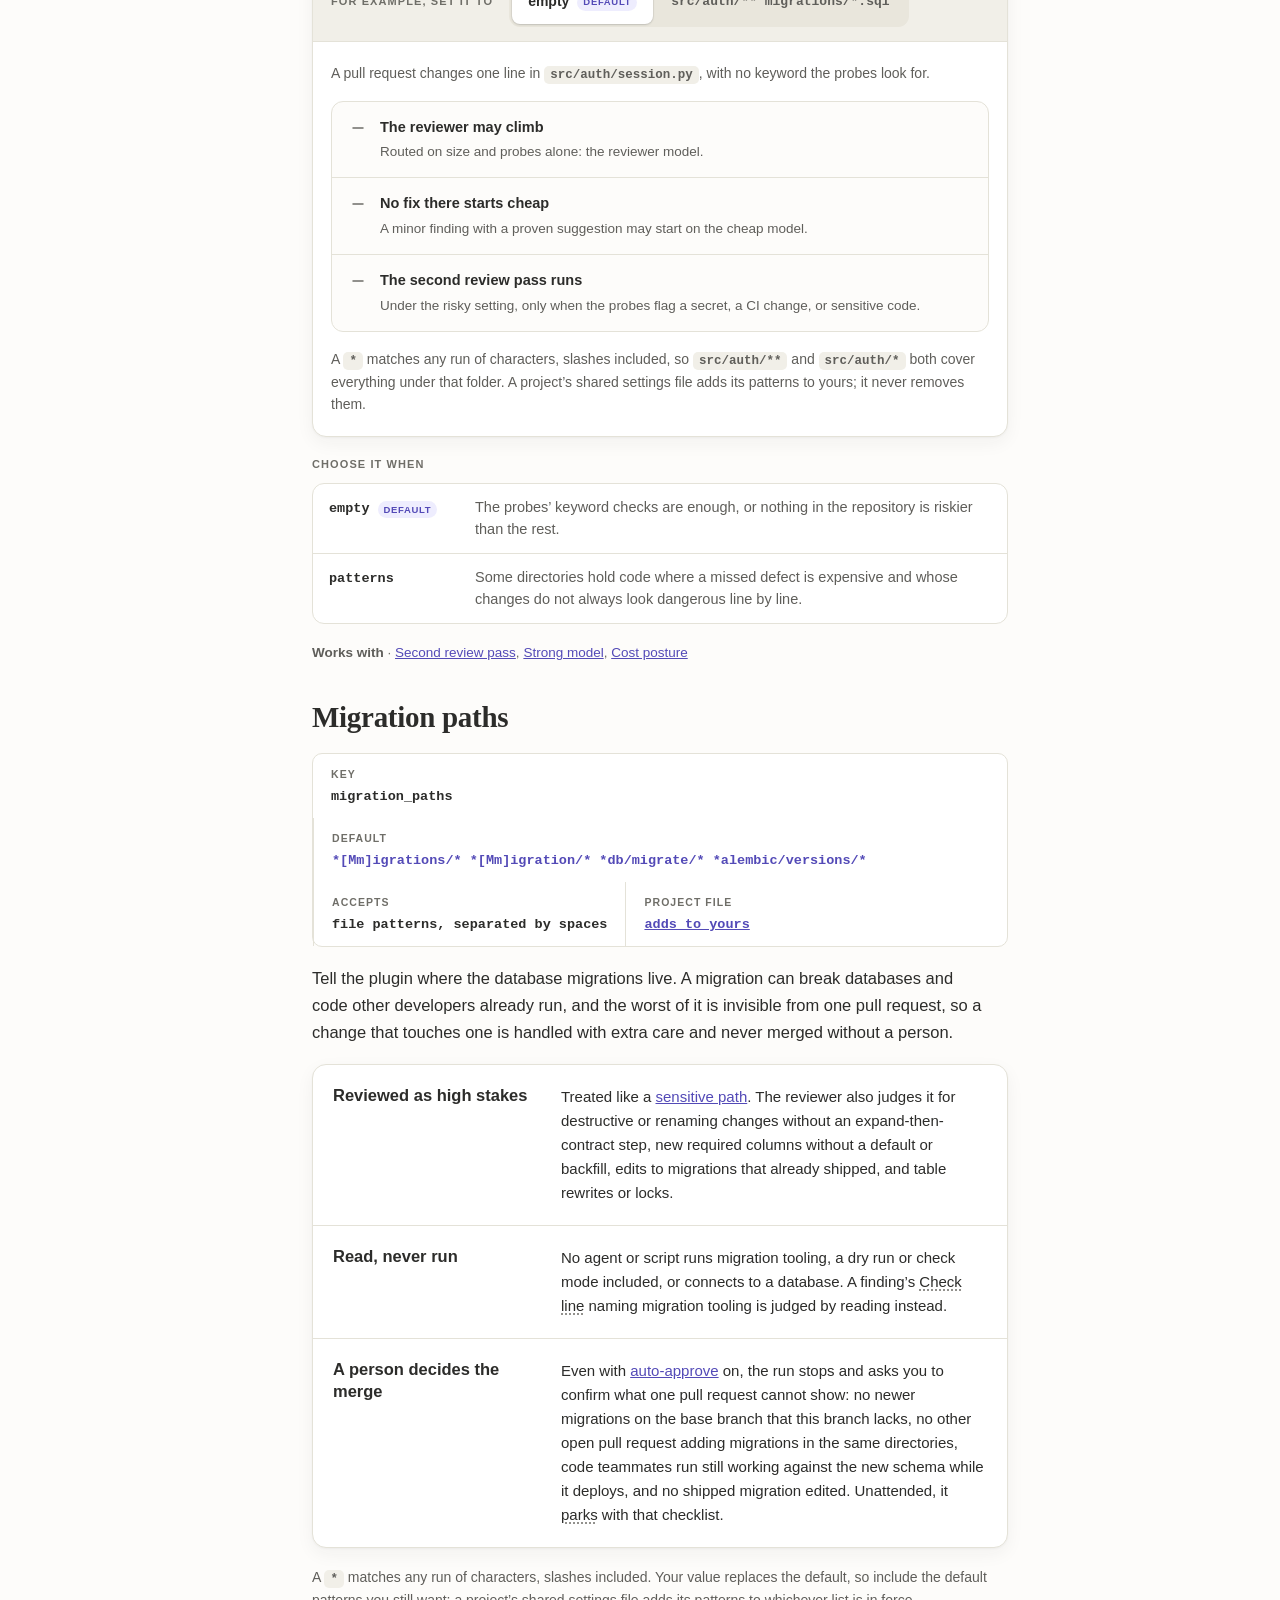
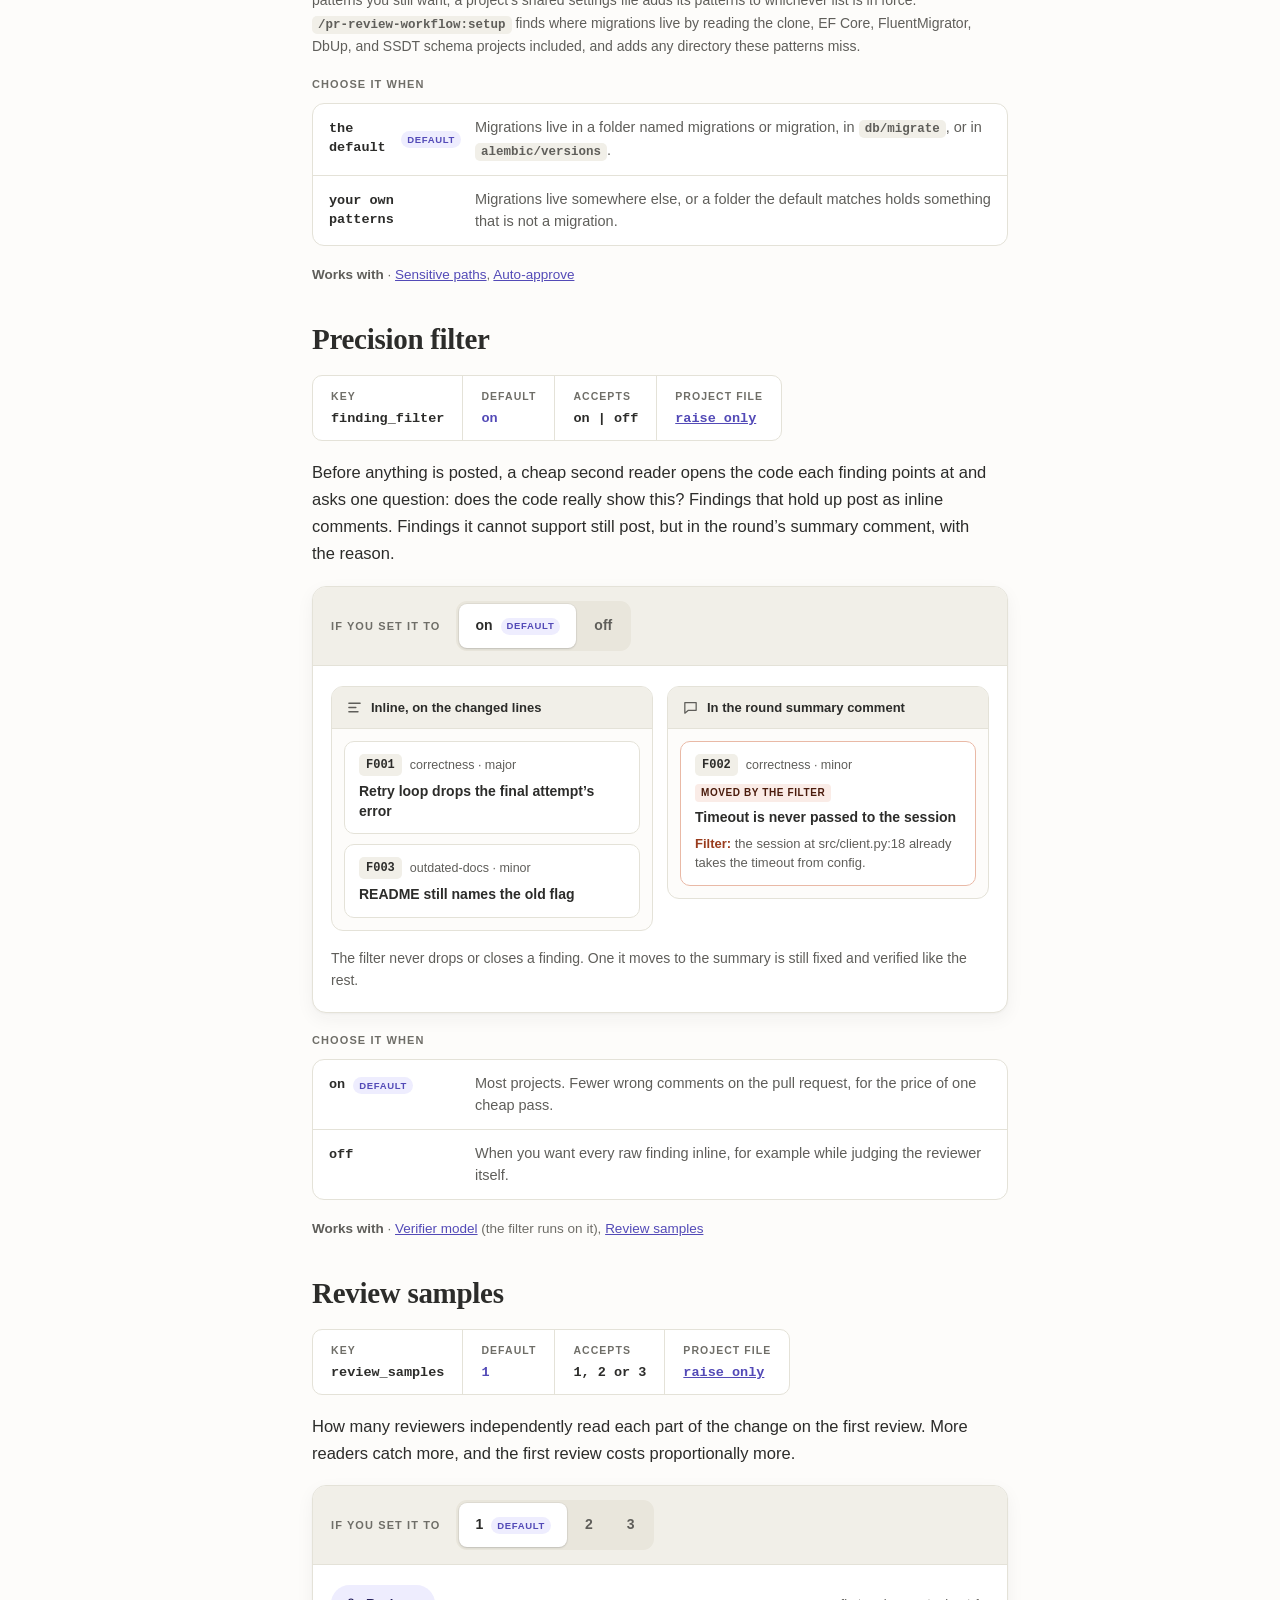
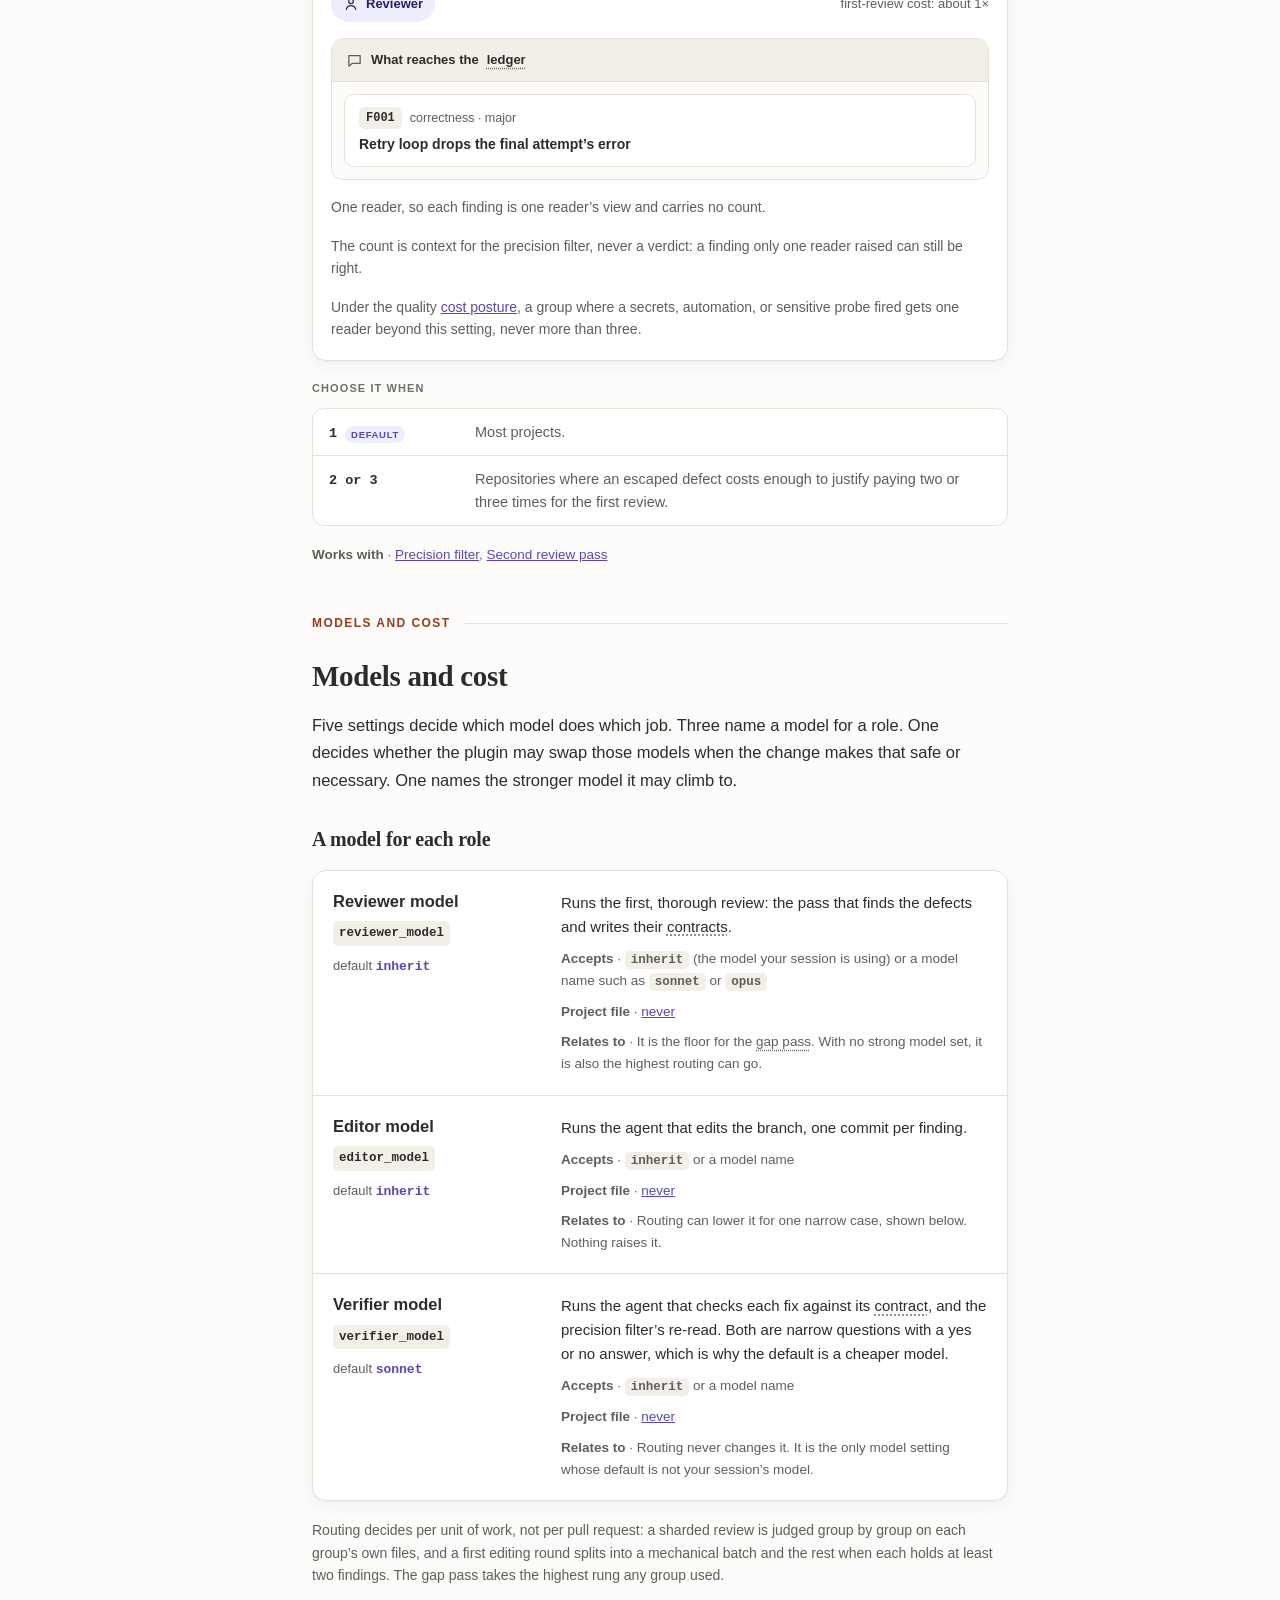
==== commit d7600e94: "Merge f5923db53f948588a98767f2fa30217ecb53e0a9 into 7fabff71c8d9e4607ecfc40207bfae4bfdeaa557" ====
--- a/docs/settings.html
+++ b/docs/settings.html
@@ -40,7 +40,7 @@
 <div class="find">
 <svg class="ic" width="20" height="20" viewBox="0 0 24 24" aria-hidden="true"><circle cx="11" cy="11" r="6.5"/><path d="M16 16l4.5 4.5"/></svg>
 <label class="sr" for="filter">Filter settings</label>
-<input id="filter" type="search" placeholder="Filter 24 settings" autocomplete="off">
+<input id="filter" type="search" placeholder="Filter 23 settings" autocomplete="off">
 </div>
 <p class="nomatch" id="filter-none" hidden>No setting matches.</p>
 <div class="side-group">
@@ -65,7 +65,6 @@
 <a href="#double-review" data-words="double_review gap pass">Second review pass</a>
 <a href="#sensitive-paths" data-words="sensitive_paths auth payments risky">Sensitive paths</a>
 <a href="#migration-paths" data-words="migration_paths database schema migrations">Migration paths</a>
-<a href="#overlap-check" data-words="overlap_check overlap duplicate drift base moved other pull requests comparer">Overlap check</a>
 <a href="#finding-filter" data-words="finding_filter demote summary">Precision filter</a>
 <a href="#review-samples" data-words="review_samples support cost">Review samples</a>
 </div>
@@ -94,7 +93,7 @@
 <div class="intro">
 <div class="kicker">Settings reference</div>
 <h1 class="display">What each setting changes</h1>
-<p>Twenty-four settings, grouped by what you are trying to control. Each entry says what the setting does in plain terms, lets you switch between its values to see what would differ on a pull request, and says when each value is the right one. Open the dialog with <code>/plugin configure pr-review-workflow</code>.</p>
+<p>Twenty-three settings, grouped by what you are trying to control. Each entry says what the setting does in plain terms, lets you switch between its values to see what would differ on a pull request, and says when each value is the right one. Open the dialog with <code>/plugin configure pr-review-workflow</code>.</p>
 </div>
 
 <div id="merging">
@@ -143,7 +142,7 @@
 <div><dt>ACCEPTS</dt><dd>on | off</dd></div>
 <div><dt>PROJECT FILE</dt><dd><a href="#where-project">never</a></dd></div>
 </dl>
-<p class="lead">When a run finishes with nothing left open, the pull request is ready to merge. This setting decides whether the plugin merges it or asks you first. A change to <a href="#migration-paths">migration files</a> always asks, and so does one whose base gained commits touching the reviewed hunks, unless <a href="#overlap-check">overlap check</a> is off or the comparer judged the overlap independent on that very base.</p>
+<p class="lead">When a run finishes with nothing left open, the pull request is ready to merge. This setting decides whether the plugin merges it or asks you first. A change to <a href="#migration-paths">migration files</a> always asks, and so does a pull request whose author cannot push to the repository, since the review is a model reading what that author wrote.</p>
 <div class="unit" data-switch>
 <div class="unit-bar" hidden>
 <span class="kicker">If you set it to</span>
@@ -159,7 +158,7 @@
 <div data-show="on" hidden><span class="dim">merge-pr:</span> Paxton-Meny/api#128 <span class="ok">merged by rebase, branch deleted</span></div>
 </div>
 <p class="note" data-show="off">You are asked at the end of every clean run. When nobody is there to answer, the plugin posts a comment saying the review converged and stops; it never merges unattended with this off.</p>
-<p class="note" data-show="on" hidden>The pull request merges as soon as the loop is clean, whether or not anyone is watching, unless Claude started the review on its own, the change touches migrations, or commits landed on the base touch the reviewed hunks (see <a href="#overlap-check">overlap check</a>).</p>
+<p class="note" data-show="on" hidden>The pull request merges as soon as the loop is clean, whether or not anyone is watching, unless Claude started the review on its own.</p>
 <p class="note">Either way, nothing merges while a finding is open, or over a finding marked won&#8217;t-fix that you have not accepted.</p>
 </div>
 </div>
@@ -402,7 +401,7 @@
 <div><dt>ACCEPTS</dt><dd>a shell command</dd></div>
 <div><dt>PROJECT FILE</dt><dd><a href="#where-project">after approval</a></dd></div>
 </dl>
-<p class="lead">The command your project already uses to check itself: its test suite, or tests plus lint. The plugin runs it inside its own copy of the pull request, never in your checkout, and three behaviours depend on it.</p>
+<p class="lead">The command your project already uses to check itself: its test suite, or tests plus lint. The plugin runs it inside its own copy of the pull request, never in your checkout, and three behaviours depend on it. It runs the pull request's code, so on a pull request whose author cannot push to the repository it runs only once you approve that author for that pull request.</p>
 <div class="unit" data-switch>
 <div class="unit-bar" hidden>
 <span class="kicker">For example, set it to</span>
@@ -705,70 +704,6 @@
 </dl>
 </div>
 <p class="works"><b>Works with</b> &#183; <a href="#sensitive-paths">Sensitive paths</a>, <a href="#auto-approve">Auto-approve</a></p>
-</section>
-
-<section class="entry" id="overlap-check" data-key="overlap_check" data-project="raise" data-default="near" data-options="off near judged">
-<h3 class="display">Overlap check</h3>
-<dl class="spec">
-<div><dt>KEY</dt><dd>overlap_check</dd></div>
-<div><dt>DEFAULT</dt><dd class="def">near</dd></div>
-<div><dt>ACCEPTS</dt><dd>off | near | judged</dd></div>
-<div><dt>PROJECT FILE</dt><dd><a href="#where-project">raise only</a></dd></div>
-</dl>
-<p class="lead">The review reads one pull request. When someone else fixes the same thing on another branch and it lands first, the forge still calls this branch mergeable if the lines differ, and a rebase merge lands a combination nobody reviewed. This setting decides whether the plugin looks beside the pull request, and how closely.</p>
-<div class="unit" data-switch>
-<div class="unit-bar" hidden>
-<span class="kicker">If you set it to</span>
-<div class="seg" role="group" aria-label="Overlap check value">
-<button type="button" data-set="off" aria-pressed="false">off</button>
-<button type="button" data-set="near" aria-pressed="true">near <span class="badge">DEFAULT</span></button>
-<button type="button" data-set="judged" aria-pressed="false">judged</button>
-</div>
-</div>
-<div class="unit-body">
-<div class="grid3">
-<div class="tile is-on" data-on="off near judged">
-<svg class="ic" width="24" height="24" viewBox="0 0 24 24" aria-hidden="true"><path d="M4 6h16M4 12h16M4 18h16"/></svg>
-<div class="tile-t">A teammate edits the same file elsewhere</div>
-<div class="tile-s">Their hunks are more than twelve lines from yours and in another function.</div>
-<div class="tile-r">
-<div class="no" data-show="off near judged"><svg class="ic" width="18" height="18" viewBox="0 0 24 24" aria-hidden="true"><path d="M6 12h12"/></svg>Nothing said, merge goes ahead</div>
-</div>
-</div>
-<div class="tile is-on" data-on="near judged">
-<svg class="ic" width="24" height="24" viewBox="0 0 24 24" aria-hidden="true"><circle cx="8" cy="12" r="4"/><circle cx="16" cy="12" r="4"/></svg>
-<div class="tile-t">Their hunks sit beside yours</div>
-<div class="tile-s">Within twelve lines, or inside the same function, on a branch still open or already landed.</div>
-<div class="tile-r">
-<div class="no" data-show="off" hidden><svg class="ic" width="18" height="18" viewBox="0 0 24 24" aria-hidden="true"><path d="M6 12h12"/></svg>Nothing said</div>
-<div class="yes" data-show="near"><svg class="ic" width="18" height="18" viewBox="0 0 24 24" aria-hidden="true"><path d="M5 12.5l4.5 4.5L19 7.5"/></svg>Named at the start; the merge waits for you</div>
-<div class="yes" data-show="judged" hidden><svg class="ic" width="18" height="18" viewBox="0 0 24 24" aria-hidden="true"><path d="M5 12.5l4.5 4.5L19 7.5"/></svg>Read by the comparer first; independent merges, the rest wait for you</div>
-</div>
-</div>
-<div class="tile is-on" data-on="off near judged">
-<svg class="ic" width="24" height="24" viewBox="0 0 24 24" aria-hidden="true"><path d="M12 3v18M3 12h18"/></svg>
-<div class="tile-t">Their fix is in another file</div>
-<div class="tile-s">The caller on their branch, the callee on yours. No file is shared.</div>
-<div class="tile-r">
-<div class="no" data-show="off near judged"><svg class="ic" width="18" height="18" viewBox="0 0 24 24" aria-hidden="true"><path d="M6 12h12"/></svg>Not seen; left to you</div>
-</div>
-</div>
-</div>
-<p class="note" data-show="off" hidden>No open pull request is listed and nothing that landed on the base is compared. The merge relies on the forge alone, which only refuses when the same lines conflict.</p>
-<p class="note" data-show="near">At the start, one listing call finds the open pull requests on the same base that share files, and the five sharing the most are compared hunk by hunk; the ones that touch this change are named with their author, whether they are drafts, whether they are yours, and whether either description names the other, and you choose whether to go on. Before any merge, the commits that landed on the base since the review are compared the same way, exactly, and a close one stops the merge until you answer; unattended, the run <a class="term" href="#g-park">parks</a>.</p>
-<p class="note" data-show="judged" hidden>Everything under near, plus one cheap agent, the comparer, reads the two sets of hunks before you are asked and says whether they are independent, complementary, duplicate, or contradictory. An independent verdict lets the merge go ahead on its own; any other verdict reaches you with its one-sentence reason. A verdict stands only for the base it judged, and never decides anything by itself.</p>
-<p class="note">Two people changing the same file in different places is ordinary and never fires. Only code and test files count: a changelog or a dependency list is where every concurrent change meets, and lockfiles and generated output never count either. A verdict never edits, closes, or retargets anything and never substitutes for <code>--overlap-checked</code>; its one effect on a merge is that an independent verdict on the very base it judged lets the merge proceed without a question. The editor never sees any of it.</p>
-</div>
-</div>
-<div class="choose">
-<div class="kicker">Choose it when</div>
-<dl class="choose-l">
-<div><dt>off</dt><dd>You work alone on the repository, or the base branch requires every branch to be up to date before it merges and you review the rebase yourself.</dd></div>
-<div><dt>near <span class="badge">DEFAULT</span></dt><dd>A team shares files. One listing call per review, and a question only when hunks actually sit beside each other.</dd></div>
-<div><dt>judged</dt><dd>Hunks sit beside each other often enough that the question itself is the cost. A cheap read answers the easy ones.</dd></div>
-</dl>
-</div>
-<p class="works"><b>Works with</b> &#183; <a href="#auto-approve">Auto-approve</a>, <a href="#migration-paths">Migration paths</a>, <a href="#verifier-model">Verifier model</a></p>
 </section>
 
 <section class="entry" id="finding-filter" data-key="finding_filter" data-project="raise" data-default="true">
@@ -942,15 +877,15 @@
 <span>default <b>sonnet</b></span>
 </div>
 <div class="setting-d">
-<p>Runs the agent that checks each fix against its <a class="term" href="#g-contract">contract</a>, the precision filter&#8217;s re-read, and the overlap comparer. All are narrow questions with a yes or no answer, which is why the default is a cheaper model.</p>
+<p>Runs the agent that checks each fix against its <a class="term" href="#g-contract">contract</a>, and the precision filter&#8217;s re-read. Both are narrow questions with a yes or no answer, which is why the default is a cheaper model.</p>
 <p><b>Accepts</b> &#183; <code>inherit</code> or a model name</p>
 <p><b>Project file</b> &#183; <a href="#where-project">never</a></p>
-<p><b>Relates to</b> &#183; Routing never changes it for the verifier or the filter; under auto the overlap comparer climbs off it on a sensitive file. It is the only model setting whose default is not your session&#8217;s model.</p>
+<p><b>Relates to</b> &#183; Routing never changes it. It is the only model setting whose default is not your session&#8217;s model.</p>
 </div>
 </div>
 </div>
 <p class="note">Routing decides per unit of work, not per pull request: a sharded review is judged group by group on each group&#8217;s own files, and a first editing round splits into a mechanical batch and the rest when each holds at least two findings. The gap pass takes the highest rung any group used.</p>
-<p class="note">Each role also gets a reasoning effort, whatever your session&#8217;s level. It starts where the agent definition puts it (the reviewer high, the editor and the verifier medium, the filter and the comparer low; arbitration runs the verifier at high) and moves one level for each signal: up for a wide search, such as large or coupled code unless a <a href="#strong-model">stronger model</a> takes it, a shard on a seam, or a gap pass over seams, and up for high stakes: a secrets, automation, or sensitive probe on a review, and a blocker, a security finding, or a file the secrets or sensitive probe flagged on a fix or its verification; down where a later step checks the work, such as an editor&#8217;s minor or nit fix carried by a proven <a class="term" href="#g-suggestion">suggestion</a>, or a verified finding that a Check line or proven suggestion settles, and for a small docs or config review. A batch of fixes or a round of verification runs at its highest finding&#8217;s level. Only the <a href="#cost-posture">quality posture</a> lets it reach xhigh, since the top level buys little for its cost, and a signal that climbs the model does not also raise the effort. A fix that failed tries again one lever up: the base model after a cheap attempt, more effort on the same model below the posture&#8217;s cap, the next model at it. Fixed routing keeps each role&#8217;s own level.</p>
+<p class="note">Each role also gets a reasoning effort, whatever your session&#8217;s level. It starts where the agent definition puts it (the reviewer high, the editor and the verifier medium, the filter low; arbitration runs the verifier at high) and moves one level for each signal: up for a wide search, such as large or coupled code unless a <a href="#strong-model">stronger model</a> takes it, a shard on a seam, or a gap pass over seams, and up for high stakes: a secrets, automation, or sensitive probe on a review, and a blocker, a security finding, or a file the secrets or sensitive probe flagged on a fix or its verification; down where a later step checks the work, such as an editor&#8217;s minor or nit fix carried by a proven <a class="term" href="#g-suggestion">suggestion</a>, or a verified finding that a Check line or proven suggestion settles, and for a small docs or config review. A batch of fixes or a round of verification runs at its highest finding&#8217;s level. Only the <a href="#cost-posture">quality posture</a> lets it reach xhigh, since the top level buys little for its cost, and a signal that climbs the model does not also raise the effort. A fix that failed tries again one lever up: the base model after a cheap attempt, more effort on the same model below the posture&#8217;s cap, the next model at it. Fixed routing keeps each role&#8217;s own level.</p>
 <h4 class="display" id="model-overrides">Whether those choices can be overridden</h4>
 <div class="card">
 <div class="setting" id="model-routing" data-key="model_routing" data-project="never" data-default="auto" data-options="auto fixed">
@@ -991,7 +926,6 @@
 <tr><th scope="row">CI repair</th><td><span class="never">never</span><br>a failing check means the local gate did not catch it</td><td><span class="pill">editor_model</span><br>one level more effort than the editor&#8217;s own</td><td><span class="pill pill-high">strong_model</span><br>the same failure after a repair: more effort below the posture&#8217;s cap, then the strong model</td></tr>
 <tr><th scope="row">Precision filter</th><td><span class="never">never</span></td><td><span class="pill">verifier_model</span></td><td><span class="never">never</span></td></tr>
 <tr><th scope="row">Verifier</th><td><span class="never">never</span></td><td><span class="pill">verifier_model</span></td><td><span class="never">never</span></td></tr>
-<tr><th scope="row">Overlap comparer</th><td><span class="never">never</span></td><td><span class="pill">verifier_model</span><br>only under judged</td><td><span class="pill pill-high">reviewer_model</span><br>one level more effort, when a shared file is a sensitive or migration path or a secrets or sensitive probe flagged it; fixed routing never climbs</td></tr>
 <tr><th scope="row">Arbitration</th><td><span class="never">never</span></td><td><span class="pill">reviewer_model</span><br>one pass per run, when a finding keeps being reopened</td><td><span class="pill pill-high">strong_model</span><br>whenever one is set</td></tr>
 </table>
 </div>
@@ -1234,7 +1168,7 @@
 <table class="ladder trust">
 <tr><th scope="col">SETTINGS</th><th scope="col">THE SHARED FILE MAY</th><th scope="col">WHY</th></tr>
 <tr><th scope="row">Check command, contract command prefixes</th><td><b>set them after you approve</b></td><td>They run on your machine. The first run that sees them, and every run after they change, shows you the exact commands and asks; an unattended run goes without them.</td></tr>
-<tr><th scope="row">Second review pass, precision filter, cost posture, review samples, overlap check, CI checks, CI fix rounds, CI wait budget, review repairs</th><td><b>raise them only</b></td><td>A project may ask for more care than your default. Only you can ask for less, in your local file or on the run.</td></tr>
+<tr><th scope="row">Second review pass, precision filter, cost posture, review samples, CI checks, CI fix rounds, CI wait budget, review repairs</th><td><b>raise them only</b></td><td>A project may ask for more care than your default. Only you can ask for less, in your local file or on the run.</td></tr>
 <tr><th scope="row">Merge method</th><td><b>set it</b></td><td>The shape of the history is the team&#8217;s choice, and nothing runs because of it. Your local file still outranks it, and the run refuses a method the repository does not allow.</td></tr>
 <tr><th scope="row">Sensitive paths, migration paths</th><td><b>add to yours</b></td><td>Its patterns join your own list; it can never remove one.</td></tr>
 <tr><th scope="row">Auto-approve, self-started reviews, base sync, the three role models, model routing, strong model, ledgers kept, local standards files</th><td><b>never</b></td><td>A repository must not merge its own pull requests, start reviews on your behalf, rewrite your branch, choose models on your bill, or point the review at untracked files in your clone, such as secrets.</td></tr>
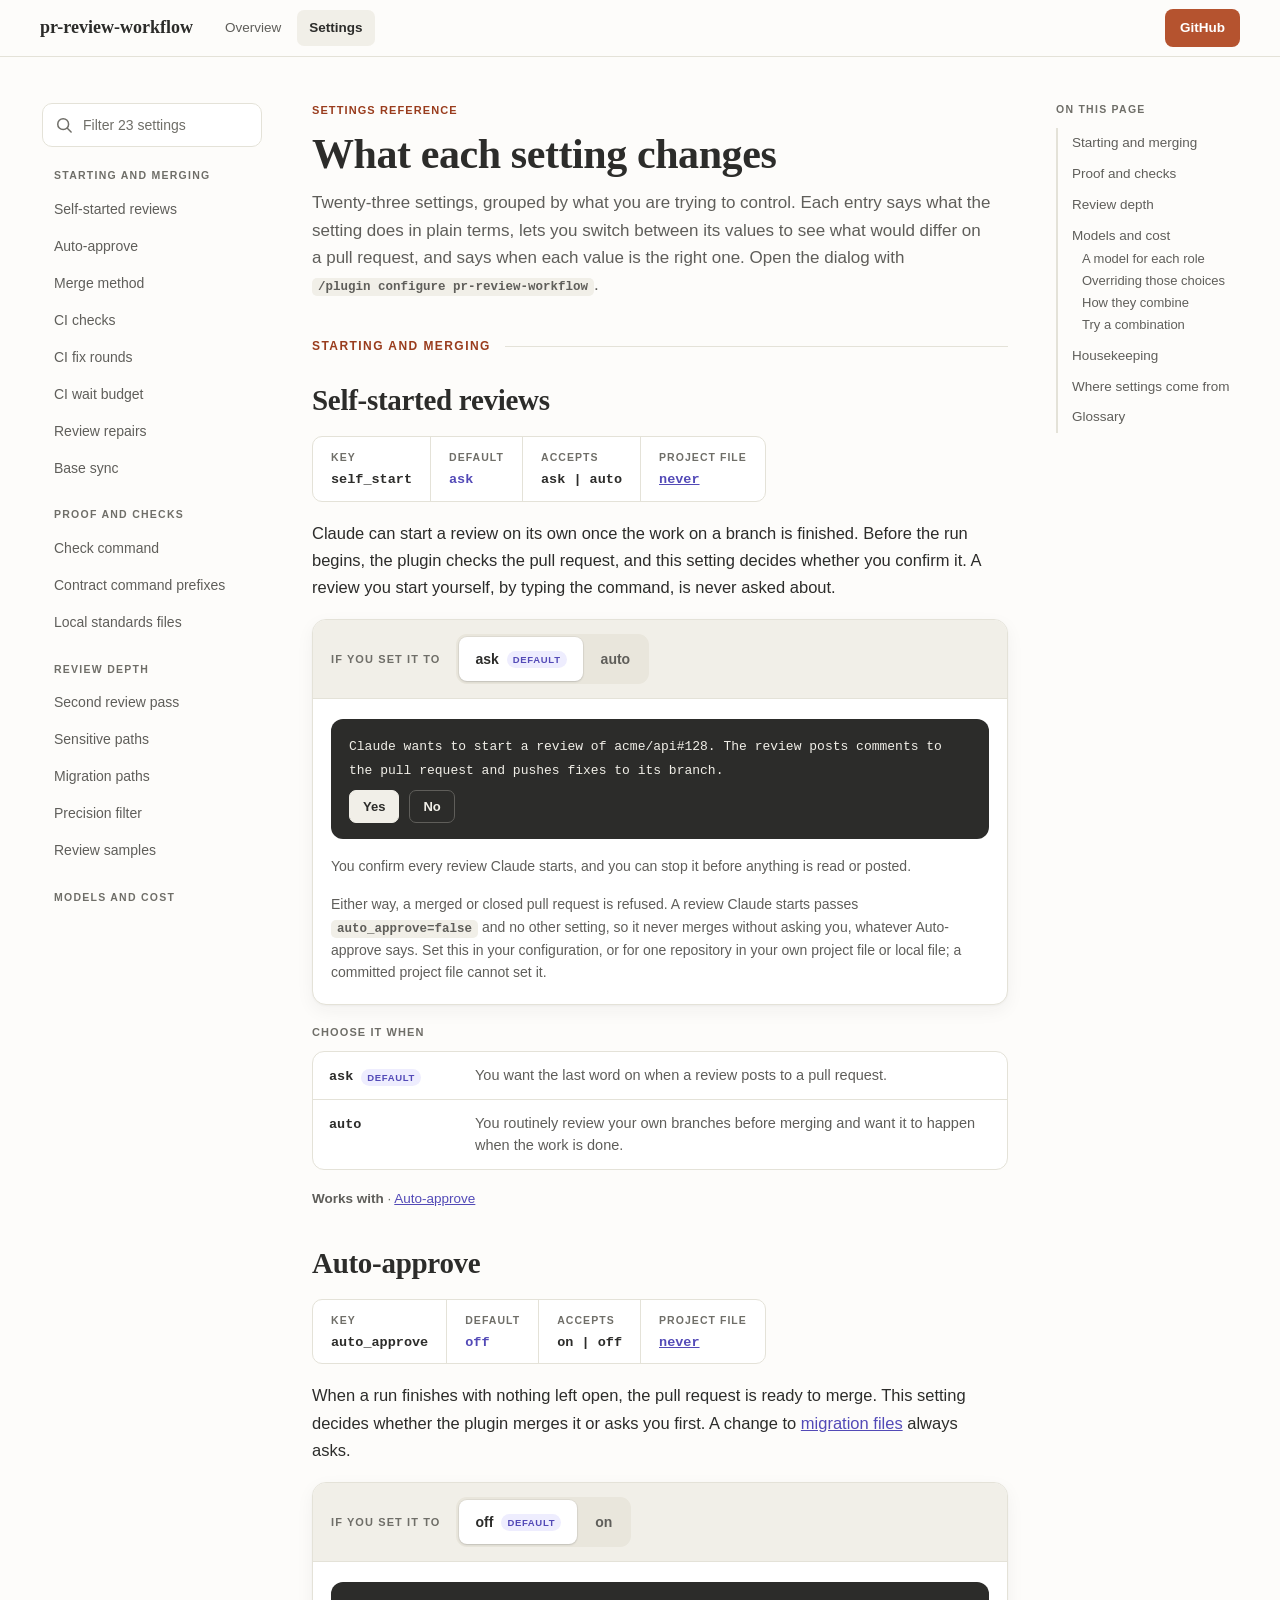
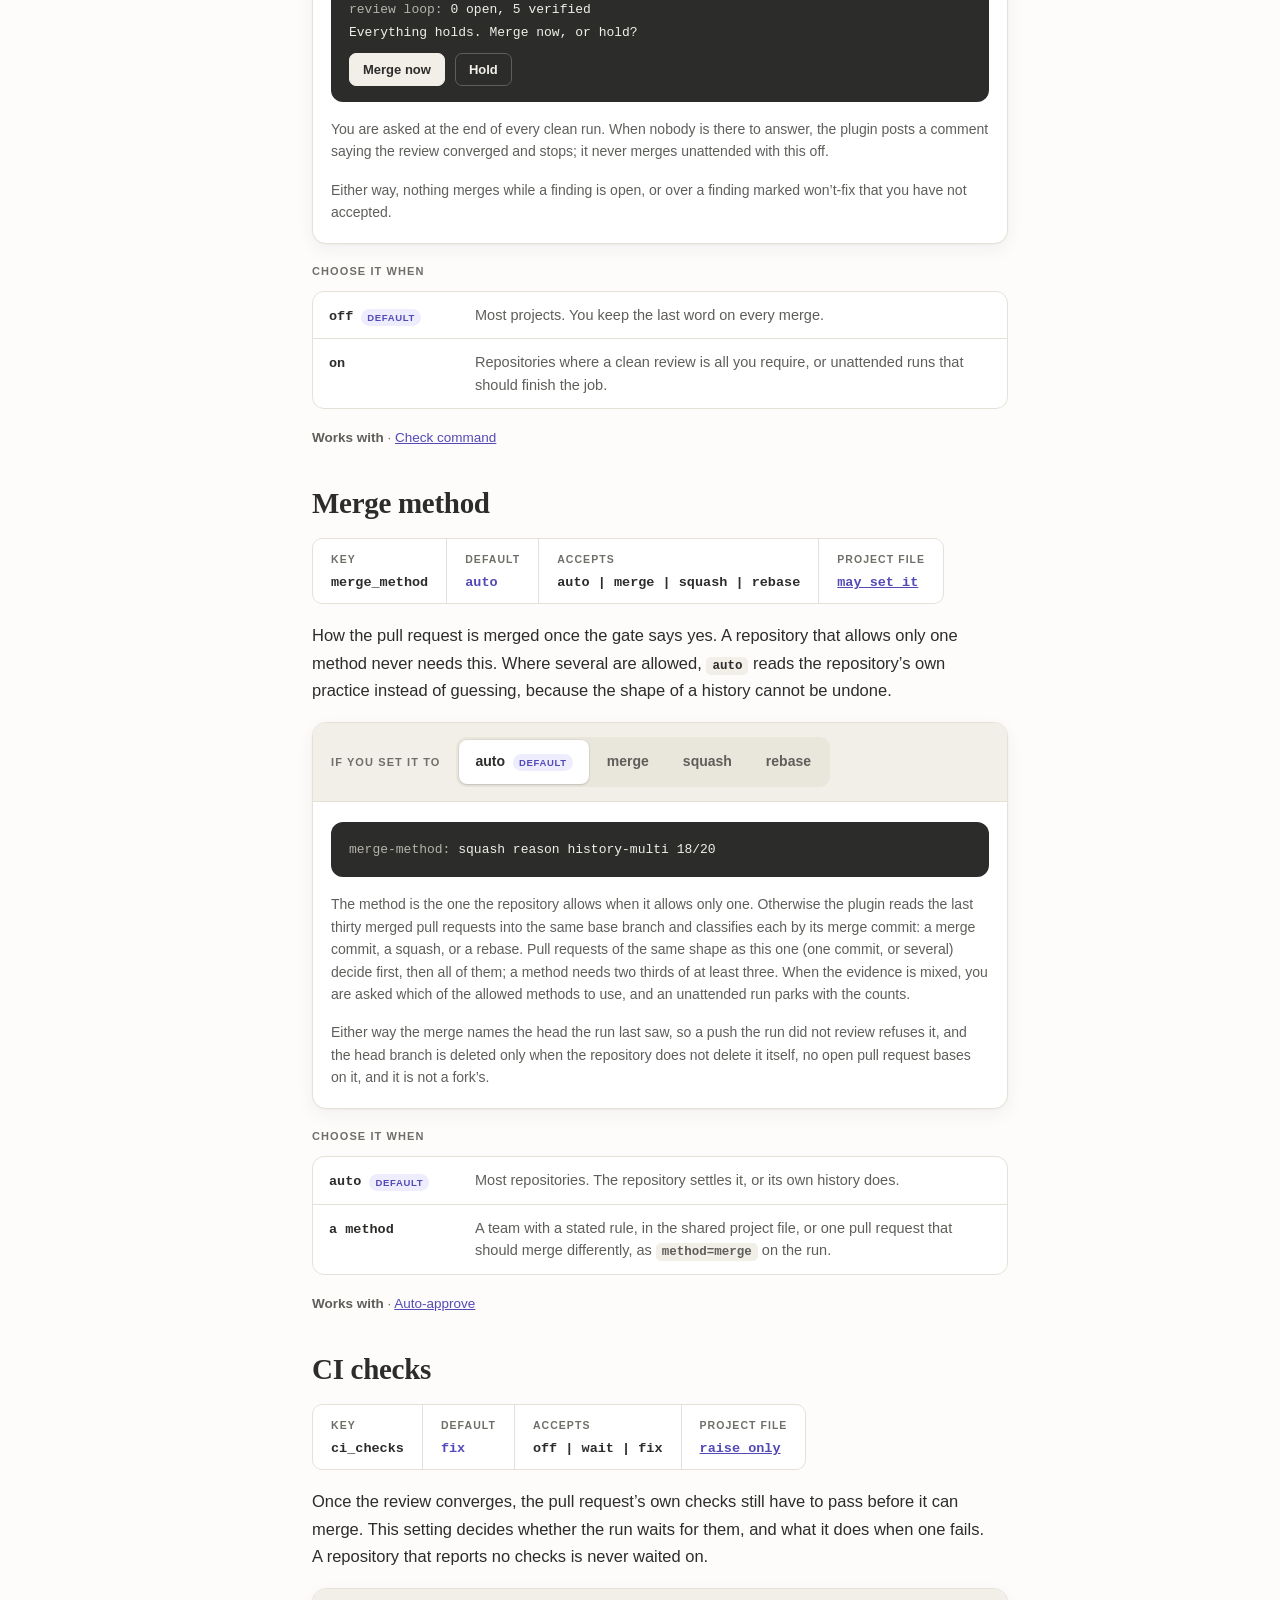
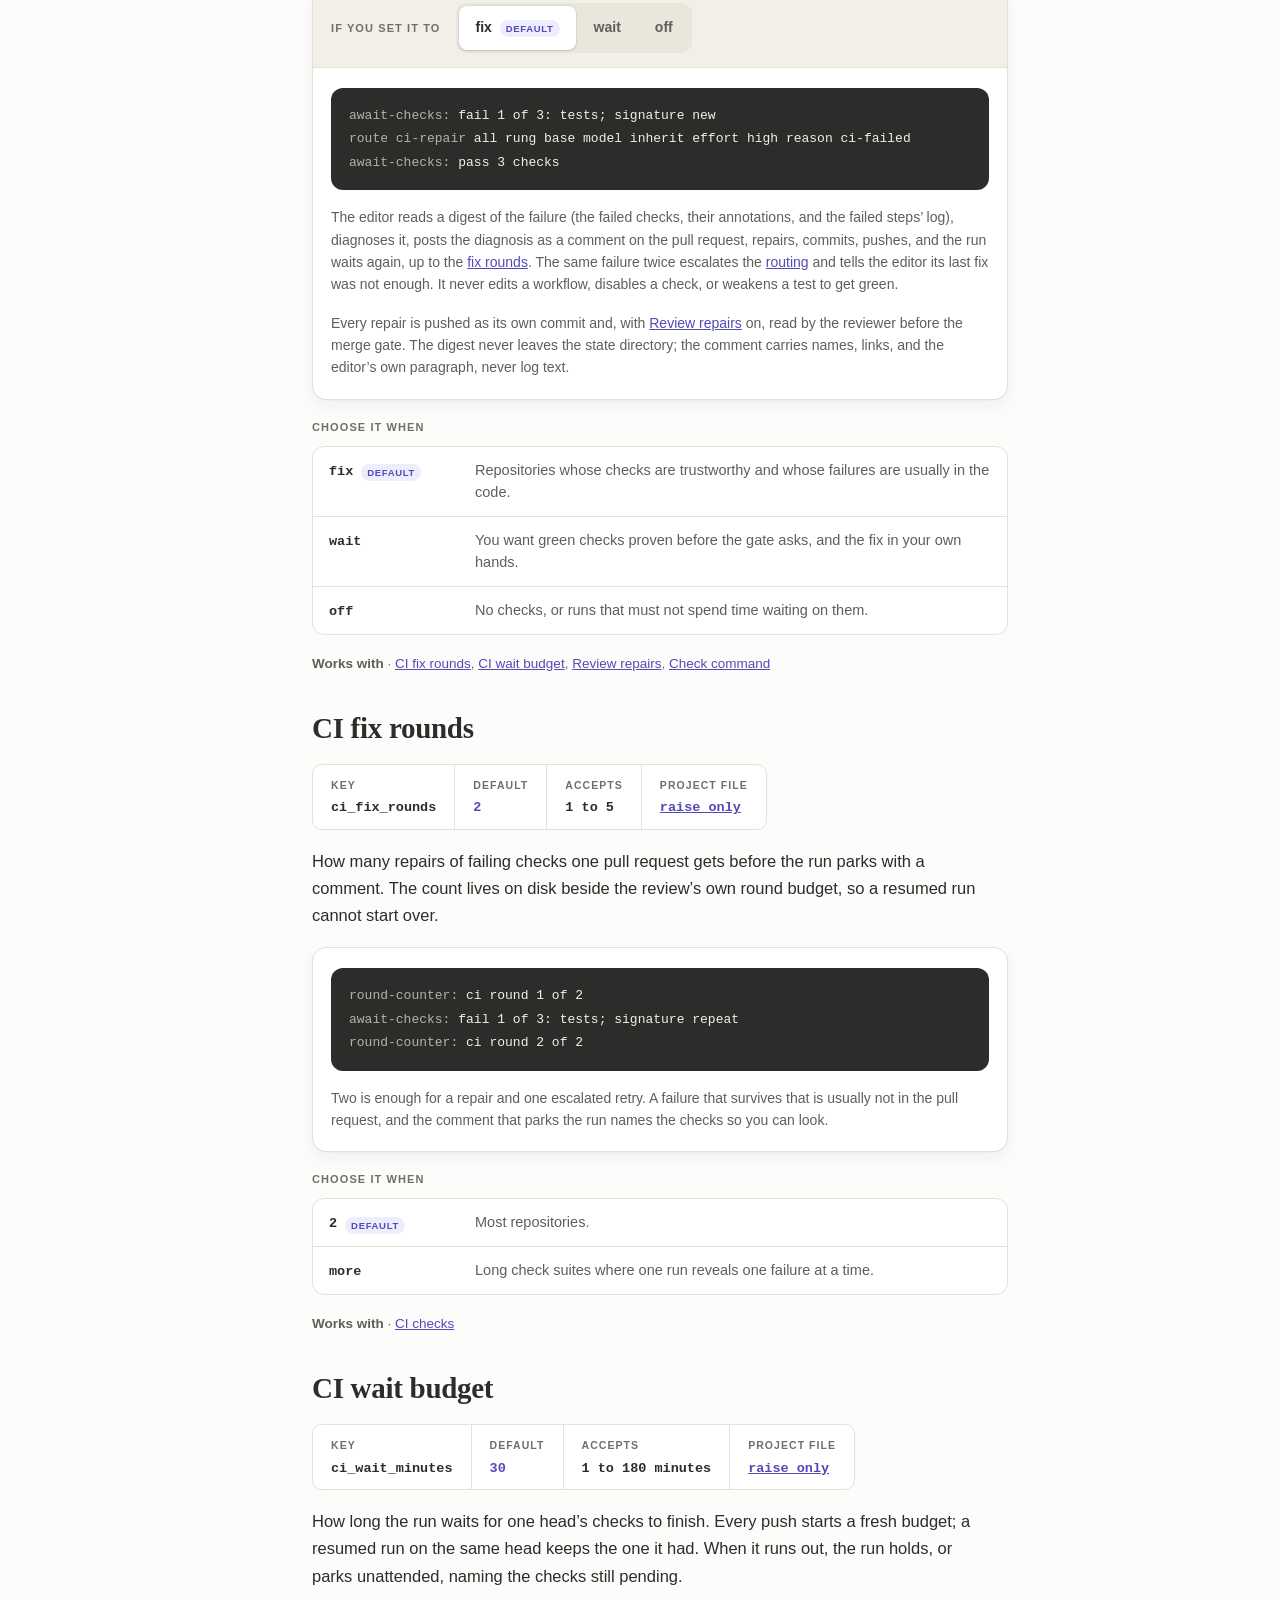
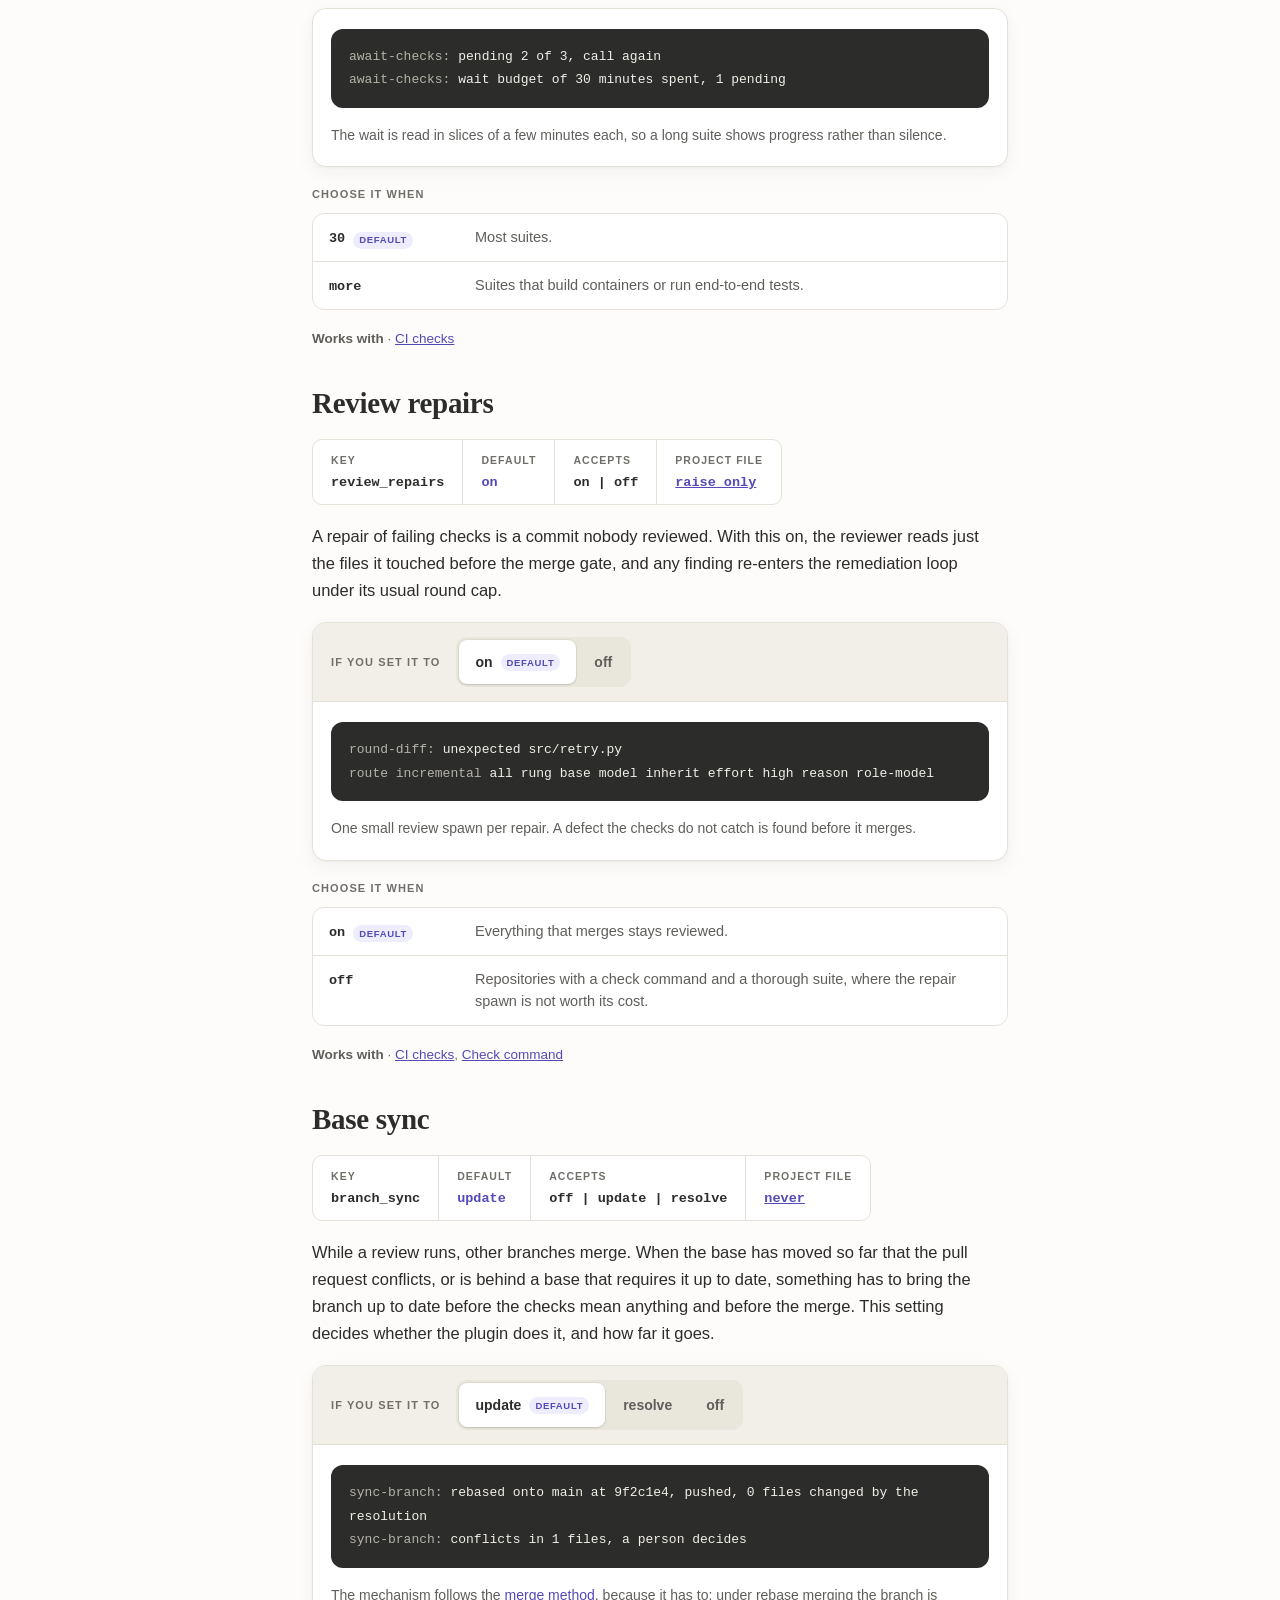
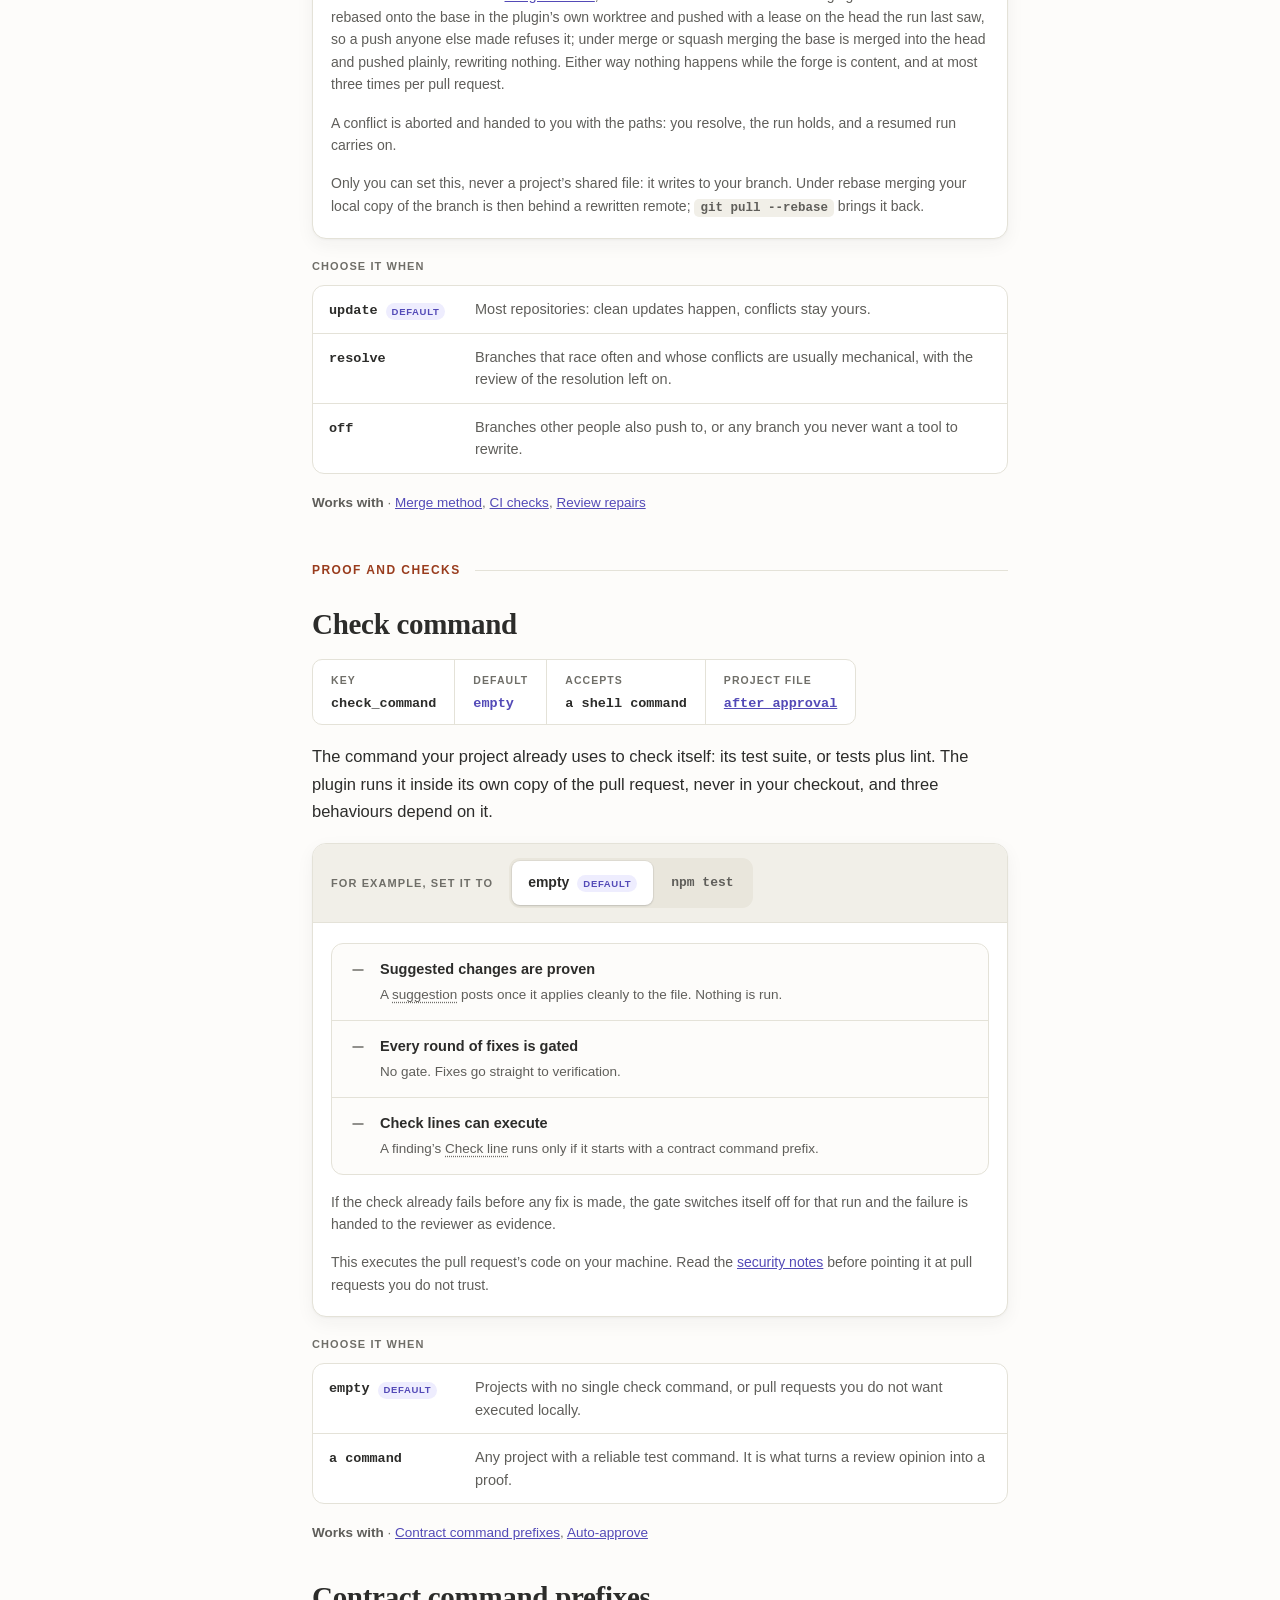
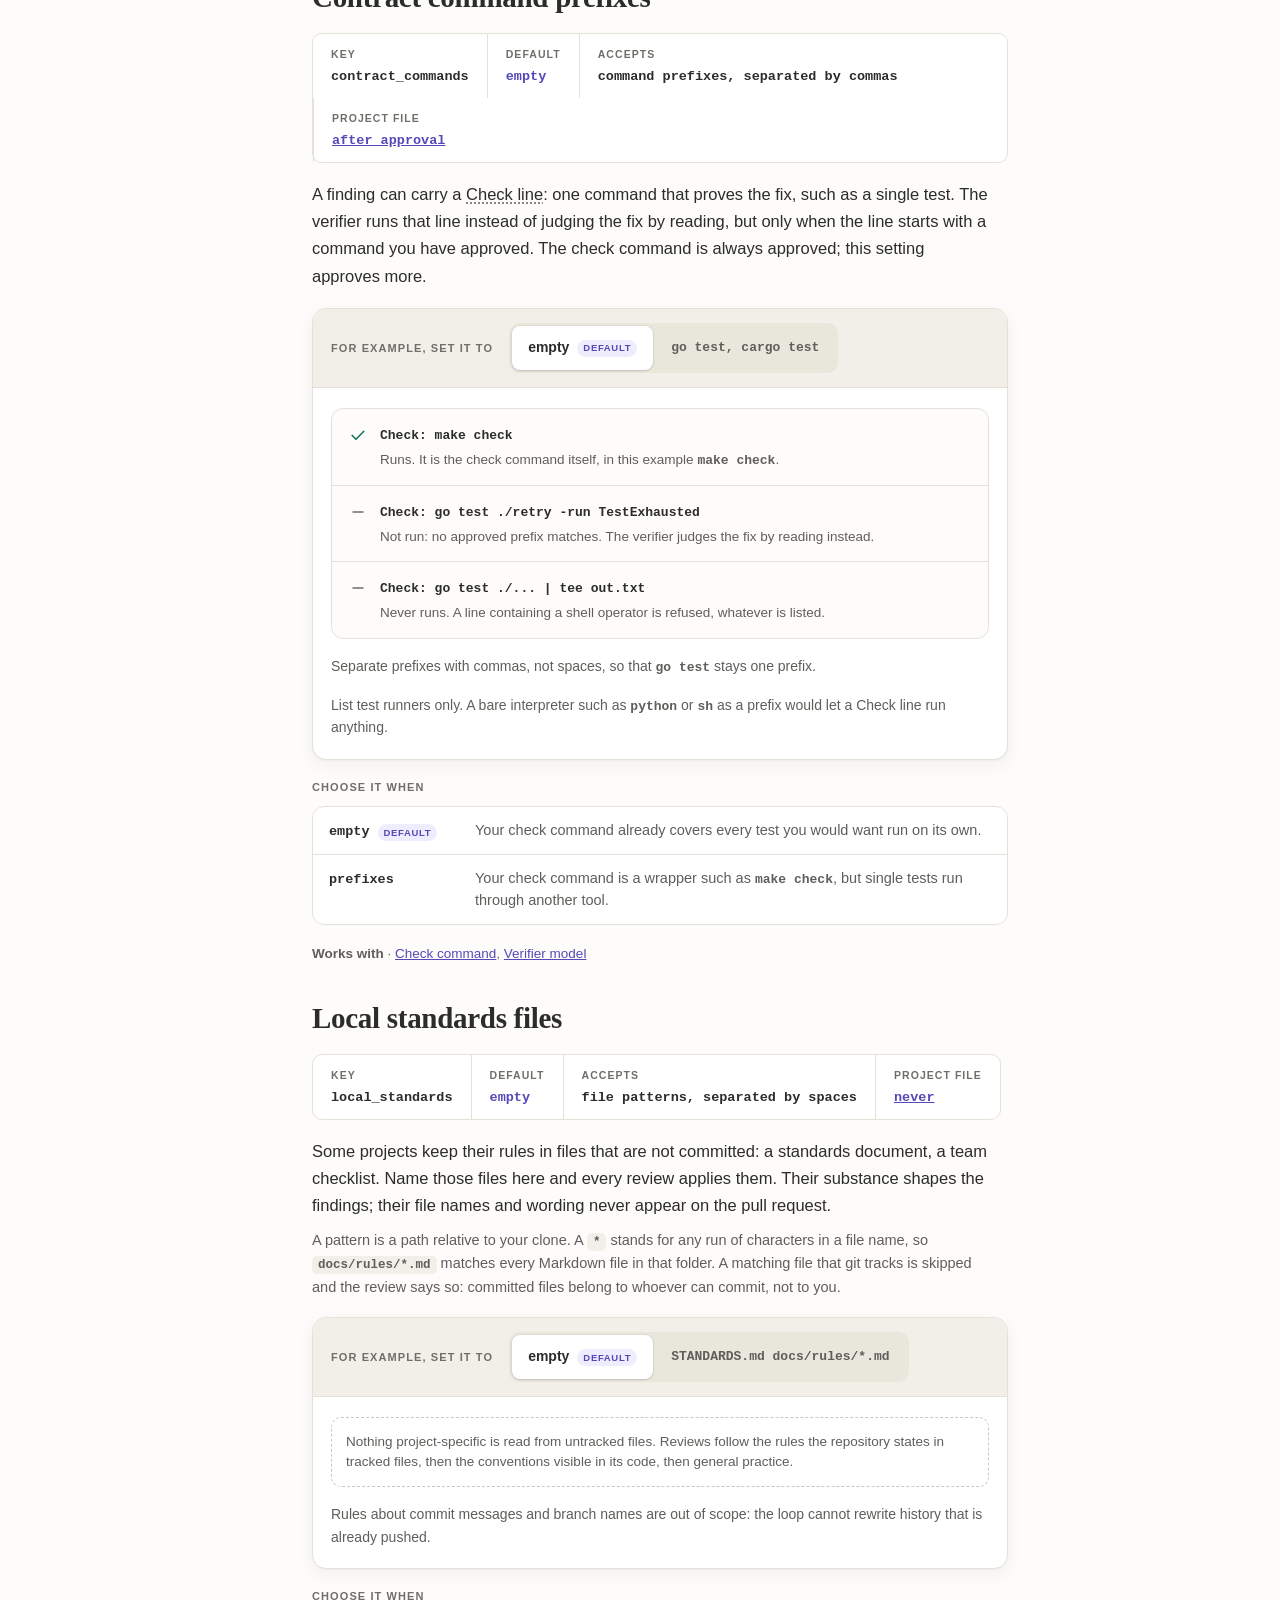
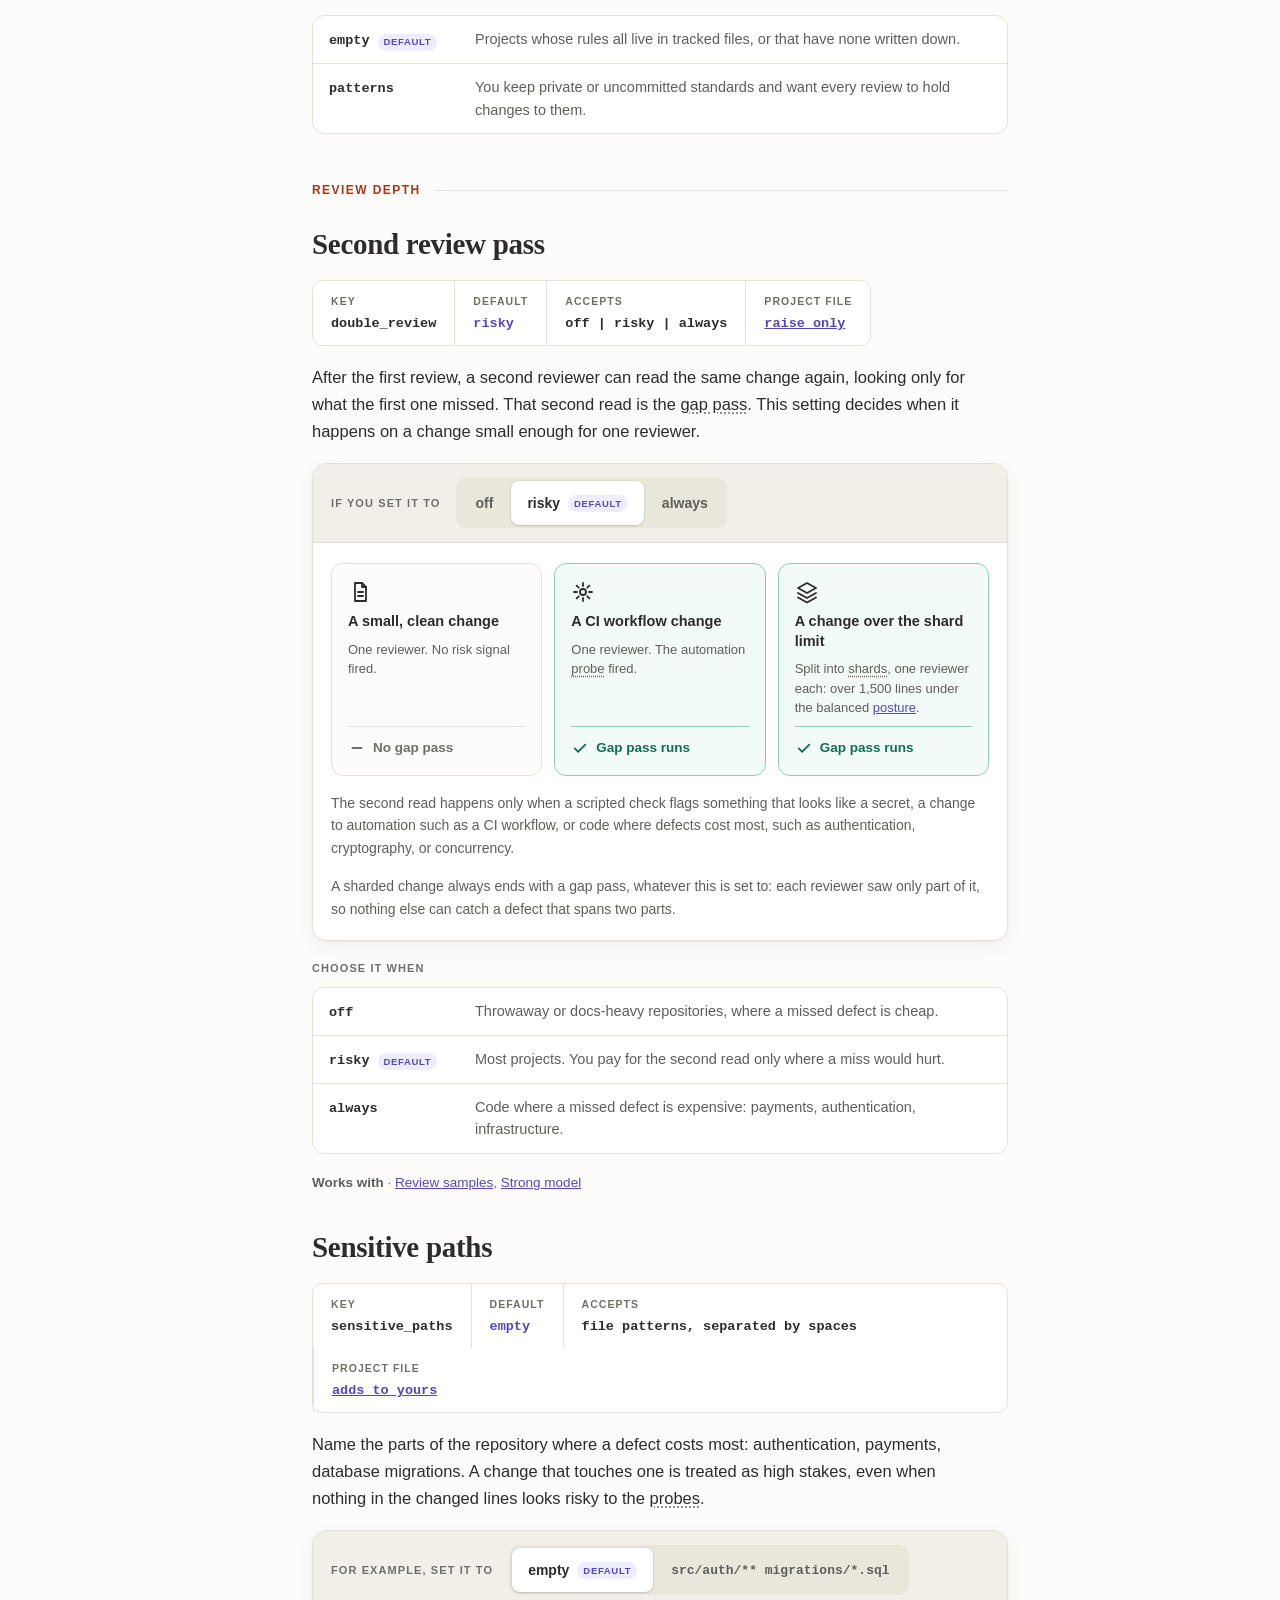
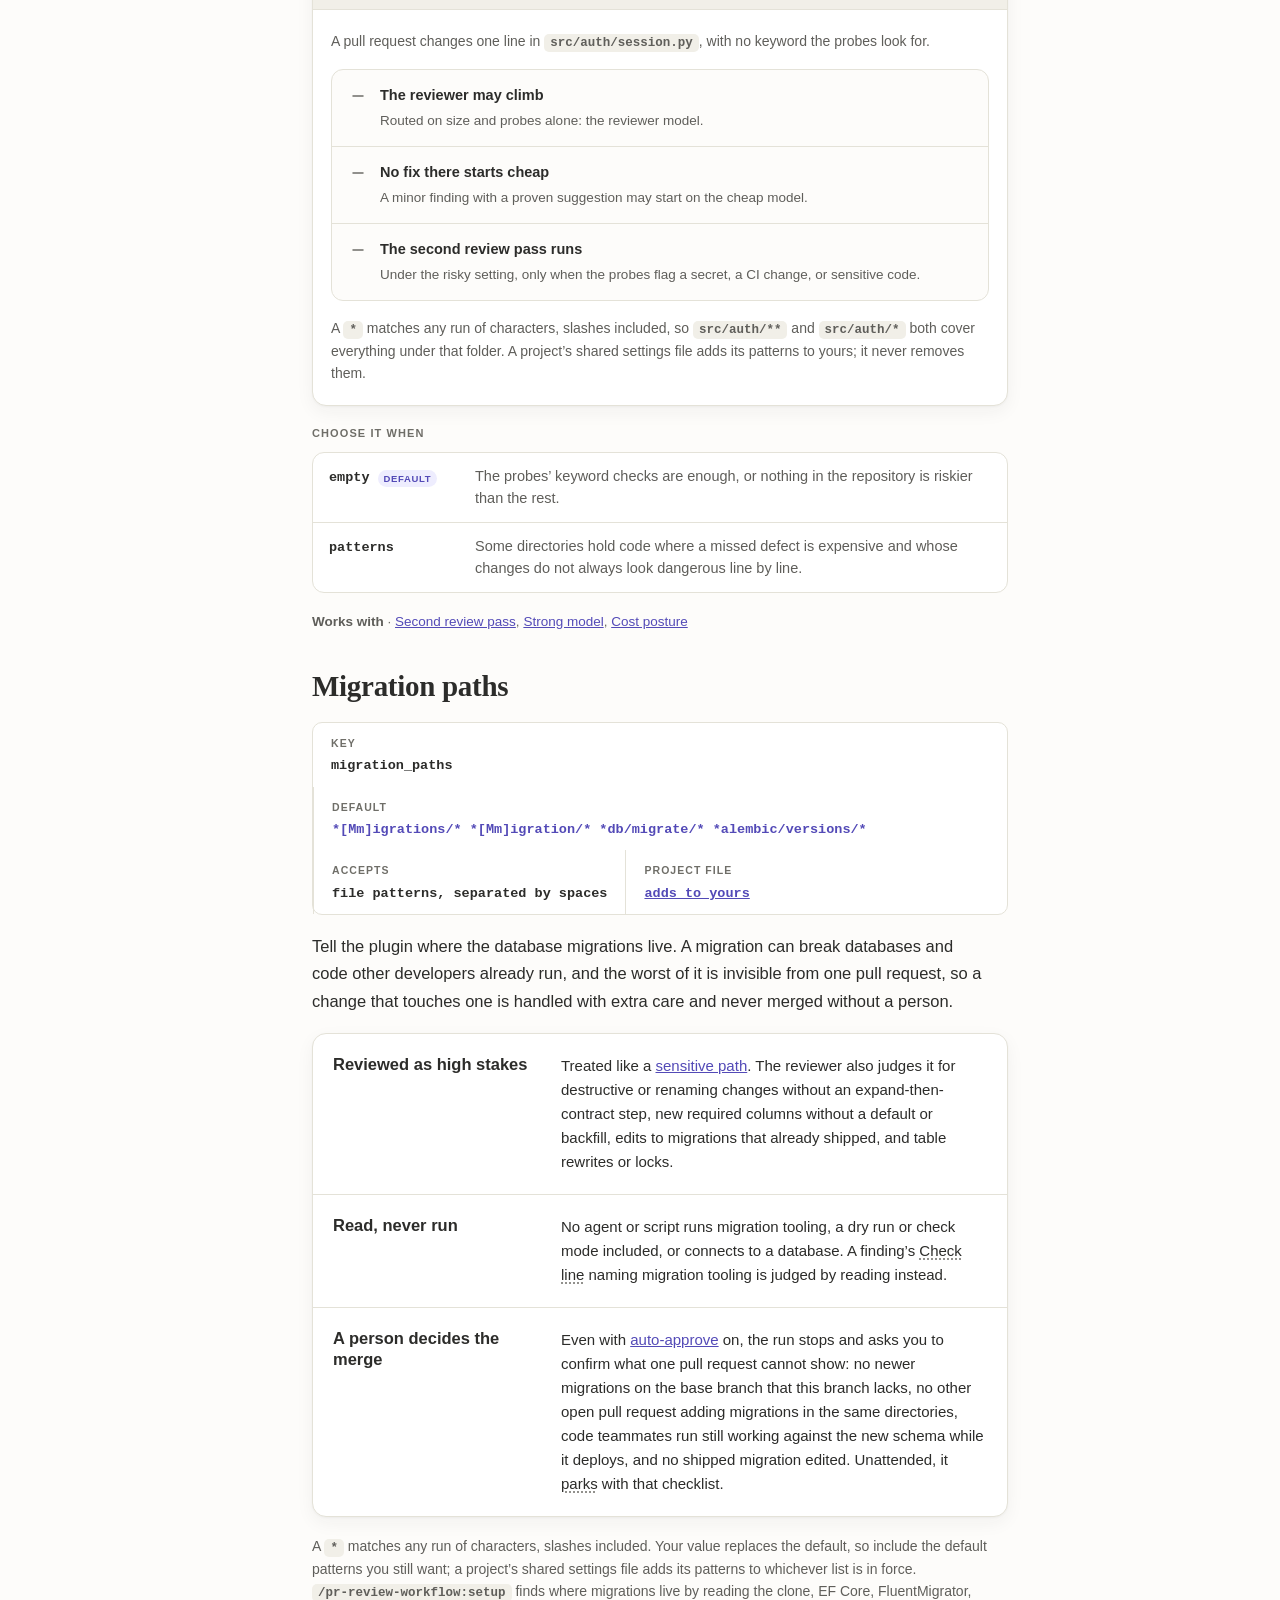
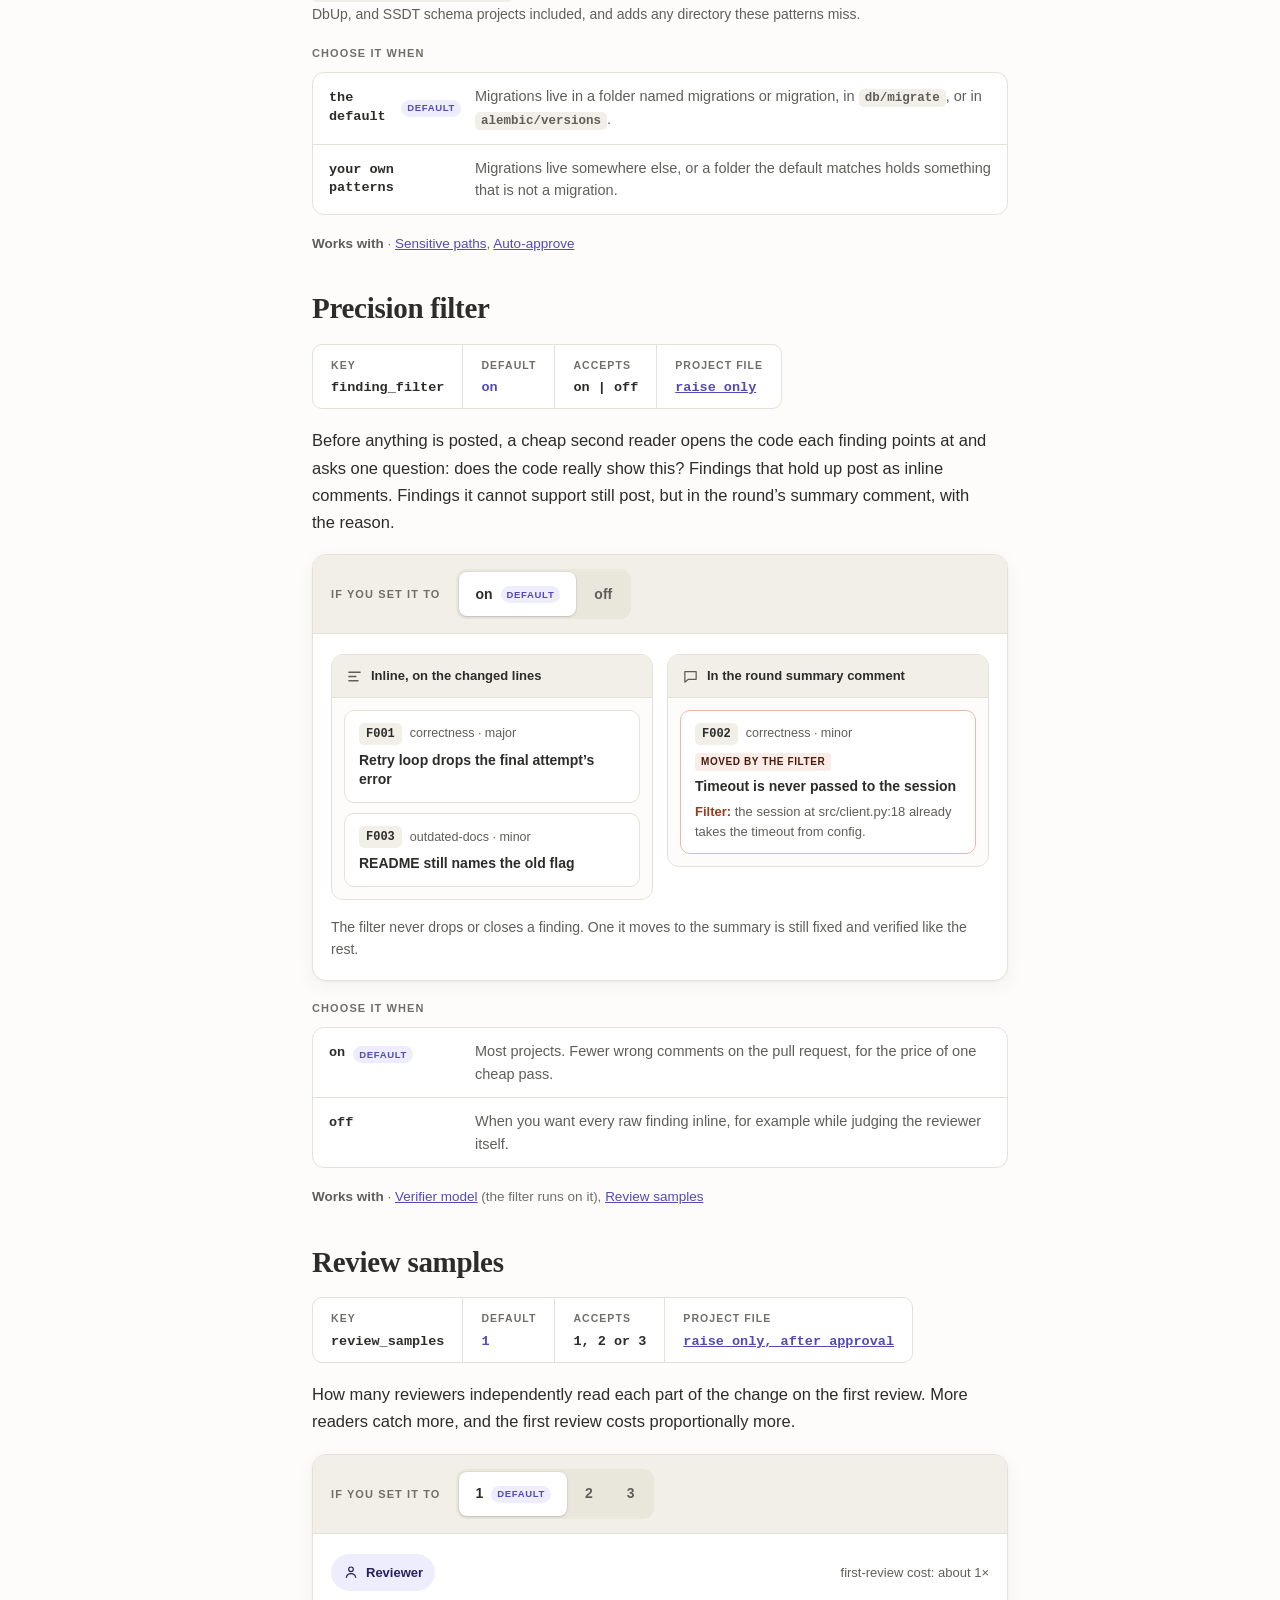
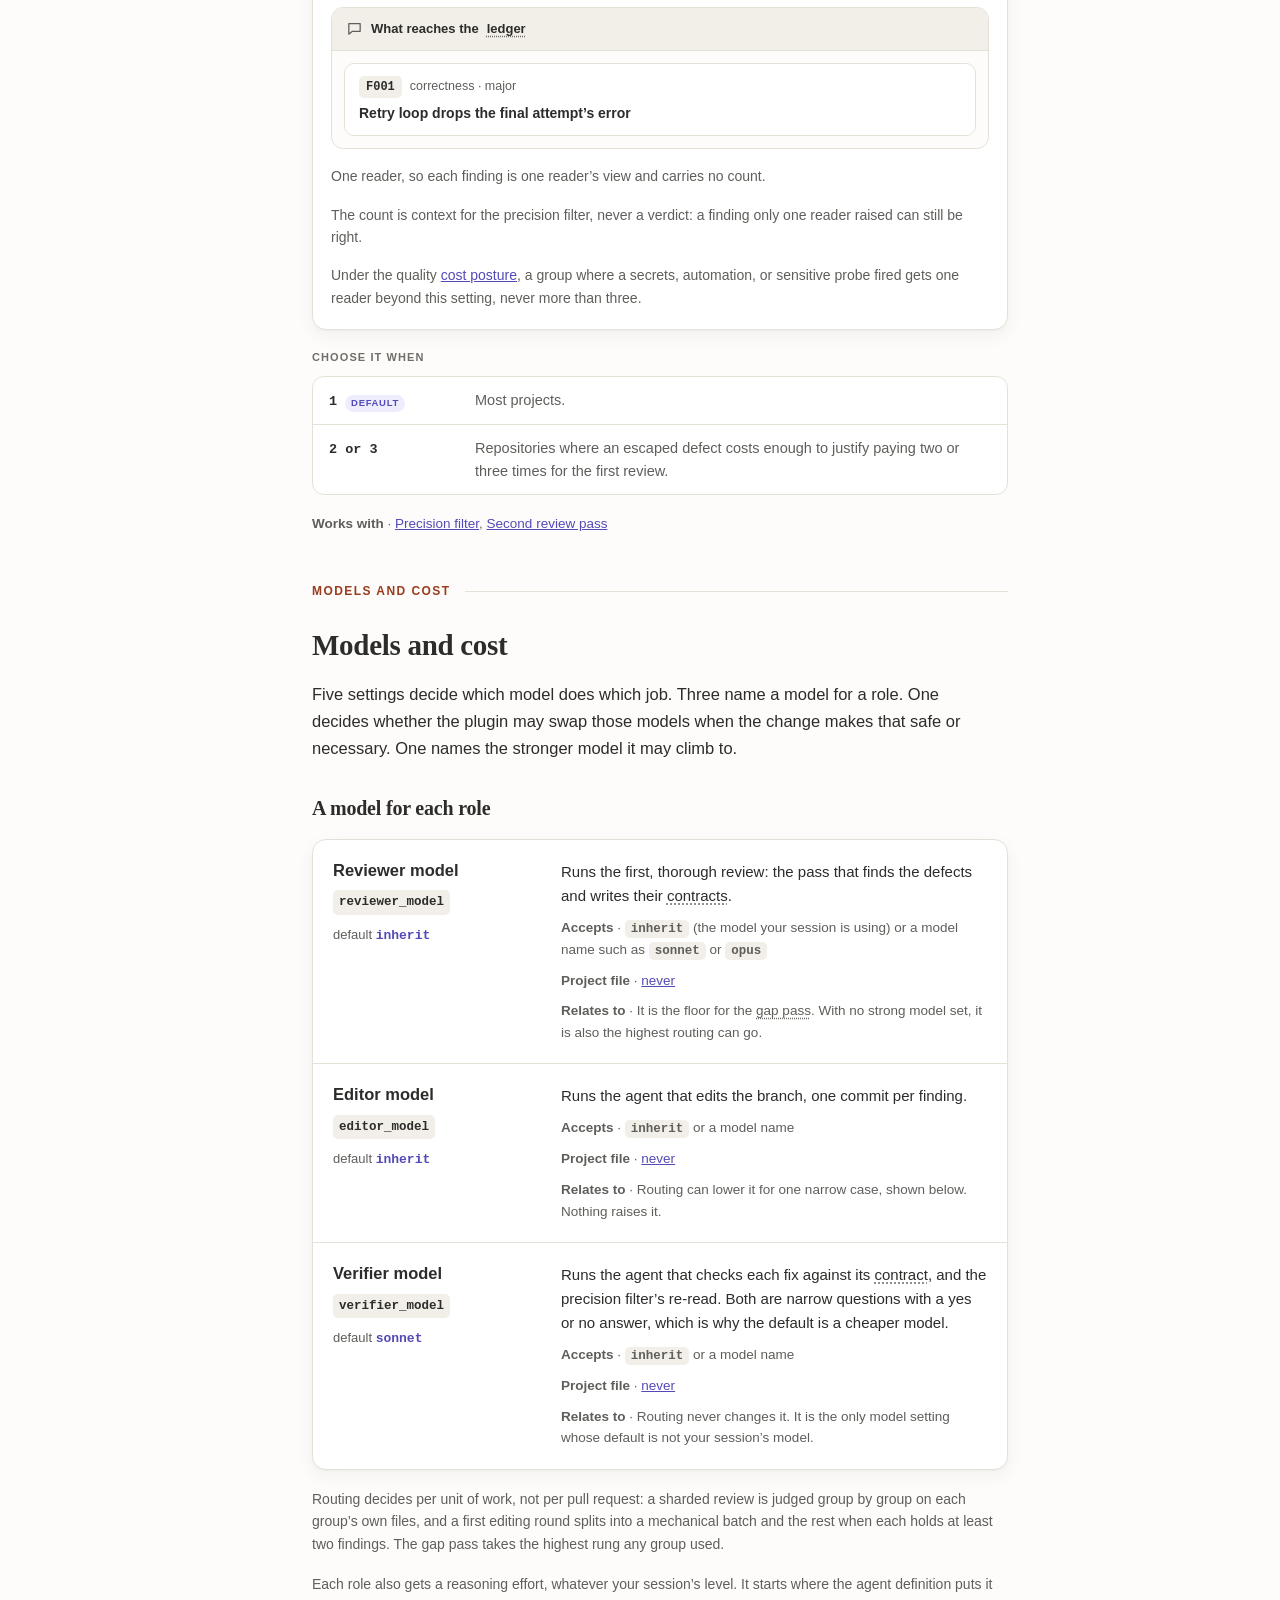
==== commit 45a819e6: "Merge 9ee3c63043cc7f38686a67331310c2bbd6b808f7 into 7fabff71c8d9e4607ecfc40207bfae4bfdeaa557" ====
--- a/docs/settings.html
+++ b/docs/settings.html
@@ -142,7 +142,7 @@
 <div><dt>ACCEPTS</dt><dd>on | off</dd></div>
 <div><dt>PROJECT FILE</dt><dd><a href="#where-project">never</a></dd></div>
 </dl>
-<p class="lead">When a run finishes with nothing left open, the pull request is ready to merge. This setting decides whether the plugin merges it or asks you first. A change to <a href="#migration-paths">migration files</a> always asks, and so does a pull request whose author cannot push to the repository, since the review is a model reading what that author wrote.</p>
+<p class="lead">When a run finishes with nothing left open, the pull request is ready to merge. This setting decides whether the plugin merges it or asks you first. A change to <a href="#migration-paths">migration files</a> always asks.</p>
 <div class="unit" data-switch>
 <div class="unit-bar" hidden>
 <span class="kicker">If you set it to</span>
@@ -401,7 +401,7 @@
 <div><dt>ACCEPTS</dt><dd>a shell command</dd></div>
 <div><dt>PROJECT FILE</dt><dd><a href="#where-project">after approval</a></dd></div>
 </dl>
-<p class="lead">The command your project already uses to check itself: its test suite, or tests plus lint. The plugin runs it inside its own copy of the pull request, never in your checkout, and three behaviours depend on it. It runs the pull request's code, so on a pull request whose author cannot push to the repository it runs only once you approve that author for that pull request.</p>
+<p class="lead">The command your project already uses to check itself: its test suite, or tests plus lint. The plugin runs it inside its own copy of the pull request, never in your checkout, and three behaviours depend on it.</p>
 <div class="unit" data-switch>
 <div class="unit-bar" hidden>
 <span class="kicker">For example, set it to</span>
@@ -516,7 +516,7 @@
 <div><dt>PROJECT FILE</dt><dd><a href="#where-project">never</a></dd></div>
 </dl>
 <p class="lead">Some projects keep their rules in files that are not committed: a standards document, a team checklist. Name those files here and every review applies them. Their substance shapes the findings; their file names and wording never appear on the pull request.</p>
-<p class="sub">A pattern is a path relative to your clone. A <code>*</code> stands for any run of characters in a file name, so <code>docs/rules/*.md</code> matches every Markdown file in that folder.</p>
+<p class="sub">A pattern is a path relative to your clone. A <code>*</code> stands for any run of characters in a file name, so <code>docs/rules/*.md</code> matches every Markdown file in that folder. A matching file that git tracks is skipped and the review says so: committed files belong to whoever can commit, not to you.</p>
 <div class="unit" data-switch>
 <div class="unit-bar" hidden>
 <span class="kicker">For example, set it to</span>
@@ -772,7 +772,7 @@
 <div><dt>KEY</dt><dd>review_samples</dd></div>
 <div><dt>DEFAULT</dt><dd class="def">1</dd></div>
 <div><dt>ACCEPTS</dt><dd>1, 2 or 3</dd></div>
-<div><dt>PROJECT FILE</dt><dd><a href="#where-project">raise only</a></dd></div>
+<div><dt>PROJECT FILE</dt><dd><a href="#where-project">raise only, after approval</a></dd></div>
 </dl>
 <p class="lead">How many reviewers independently read each part of the change on the first review. More readers catch more, and the first review costs proportionally more.</p>
 <div class="unit" data-switch>
@@ -1168,7 +1168,8 @@
 <table class="ladder trust">
 <tr><th scope="col">SETTINGS</th><th scope="col">THE SHARED FILE MAY</th><th scope="col">WHY</th></tr>
 <tr><th scope="row">Check command, contract command prefixes</th><td><b>set them after you approve</b></td><td>They run on your machine. The first run that sees them, and every run after they change, shows you the exact commands and asks; an unattended run goes without them.</td></tr>
-<tr><th scope="row">Second review pass, precision filter, cost posture, review samples, CI checks, CI fix rounds, CI wait budget, review repairs</th><td><b>raise them only</b></td><td>A project may ask for more care than your default. Only you can ask for less, in your local file or on the run.</td></tr>
+<tr><th scope="row">Review samples</th><td><b>raise it after you approve</b></td><td>Each sample is another full reviewer pass on your bill. A raise above what your own settings give is asked about together with the commands, the same way; an unattended run keeps your value.</td></tr>
+<tr><th scope="row">Second review pass, precision filter, cost posture, CI checks, CI fix rounds, CI wait budget, review repairs</th><td><b>raise them only</b></td><td>A project may ask for more care than your default. Only you can ask for less, in your local file or on the run.</td></tr>
 <tr><th scope="row">Merge method</th><td><b>set it</b></td><td>The shape of the history is the team&#8217;s choice, and nothing runs because of it. Your local file still outranks it, and the run refuses a method the repository does not allow.</td></tr>
 <tr><th scope="row">Sensitive paths, migration paths</th><td><b>add to yours</b></td><td>Its patterns join your own list; it can never remove one.</td></tr>
 <tr><th scope="row">Auto-approve, self-started reviews, base sync, the three role models, model routing, strong model, ledgers kept, local standards files</th><td><b>never</b></td><td>A repository must not merge its own pull requests, start reviews on your behalf, rewrite your branch, choose models on your bill, or point the review at untracked files in your clone, such as secrets.</td></tr>
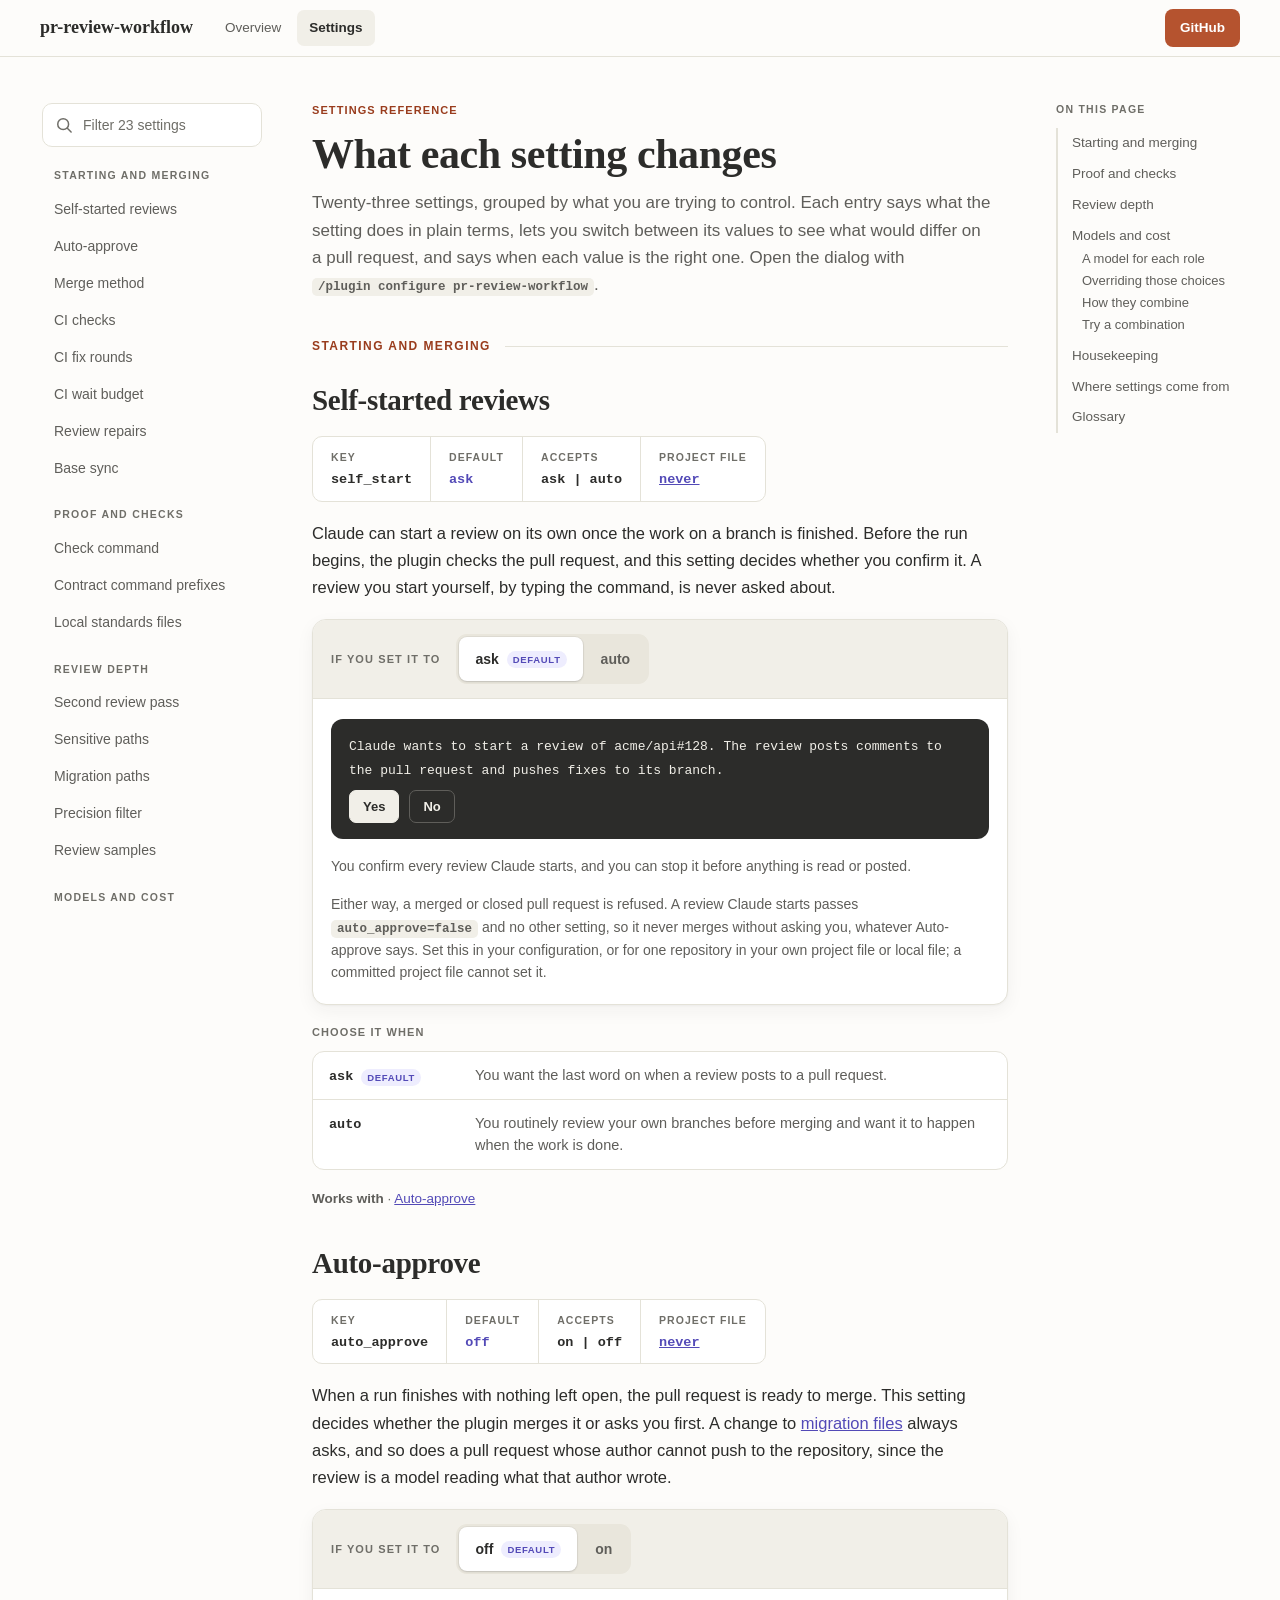
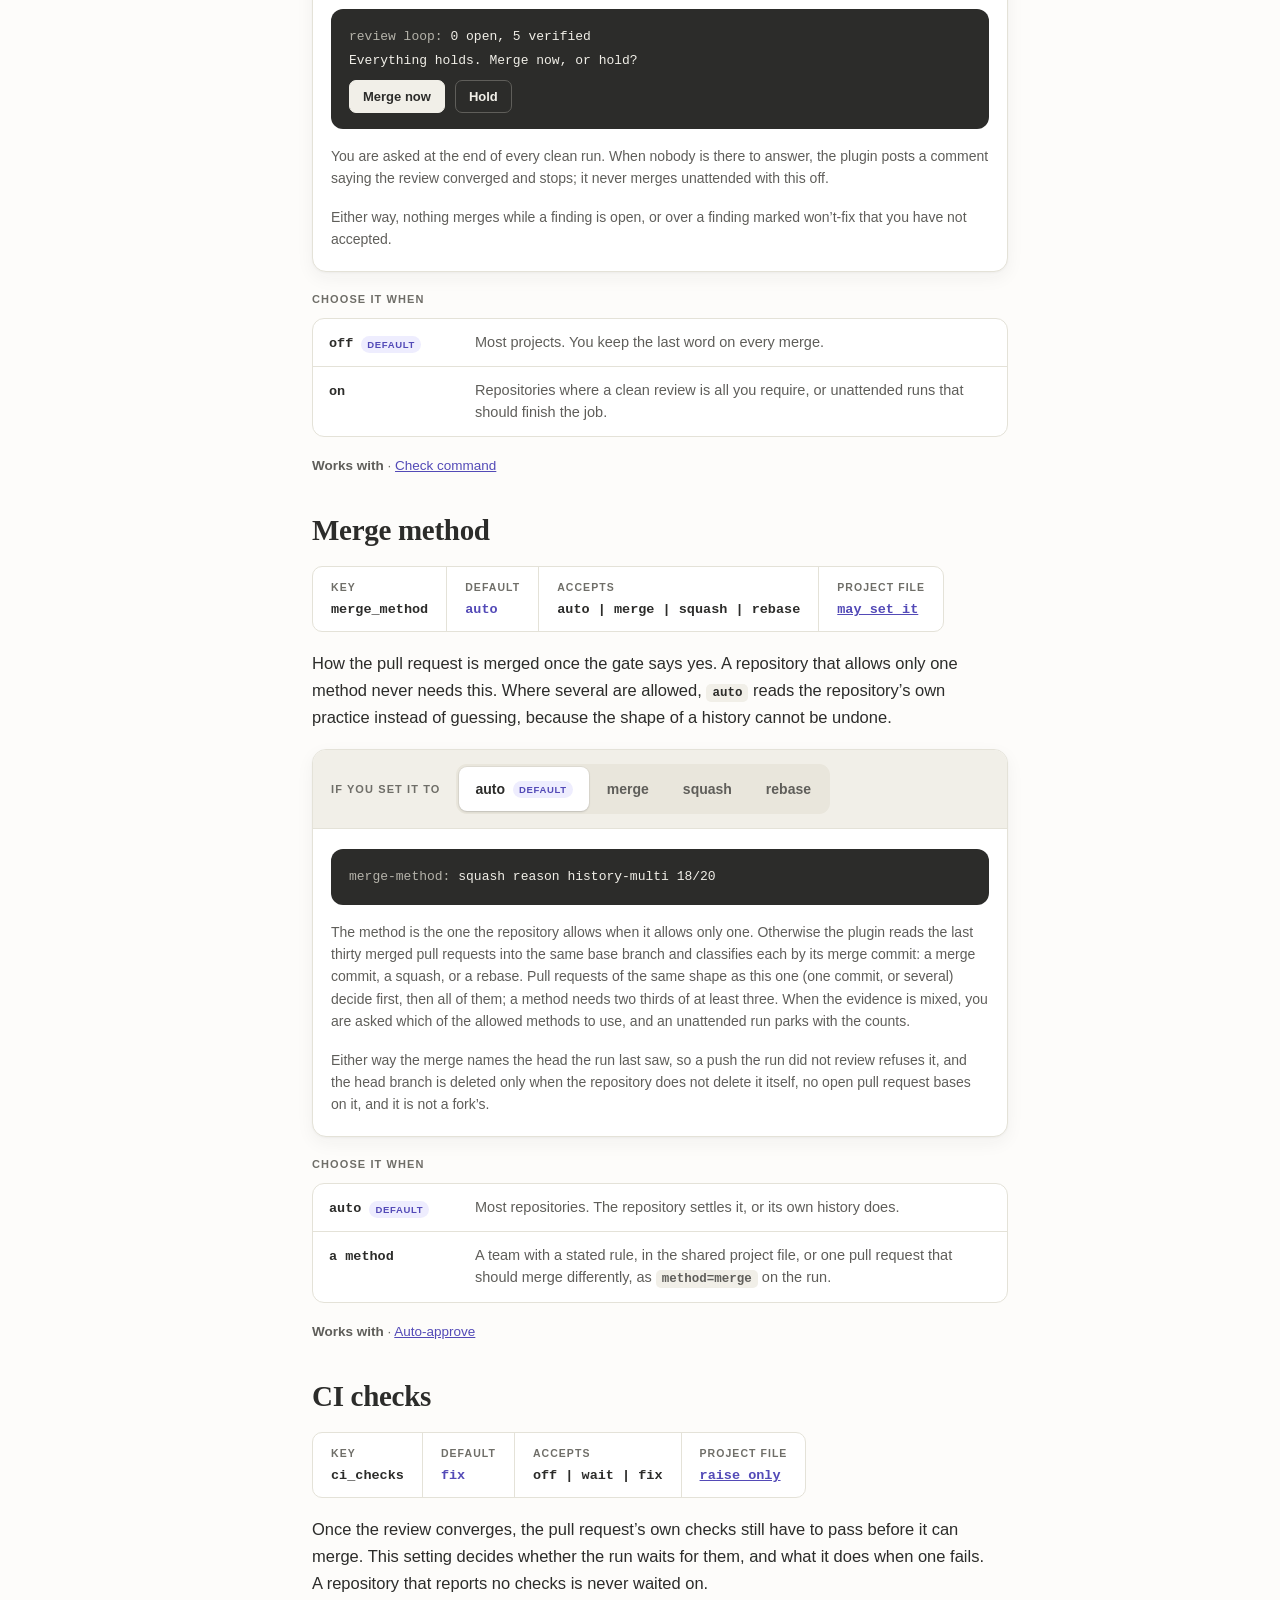
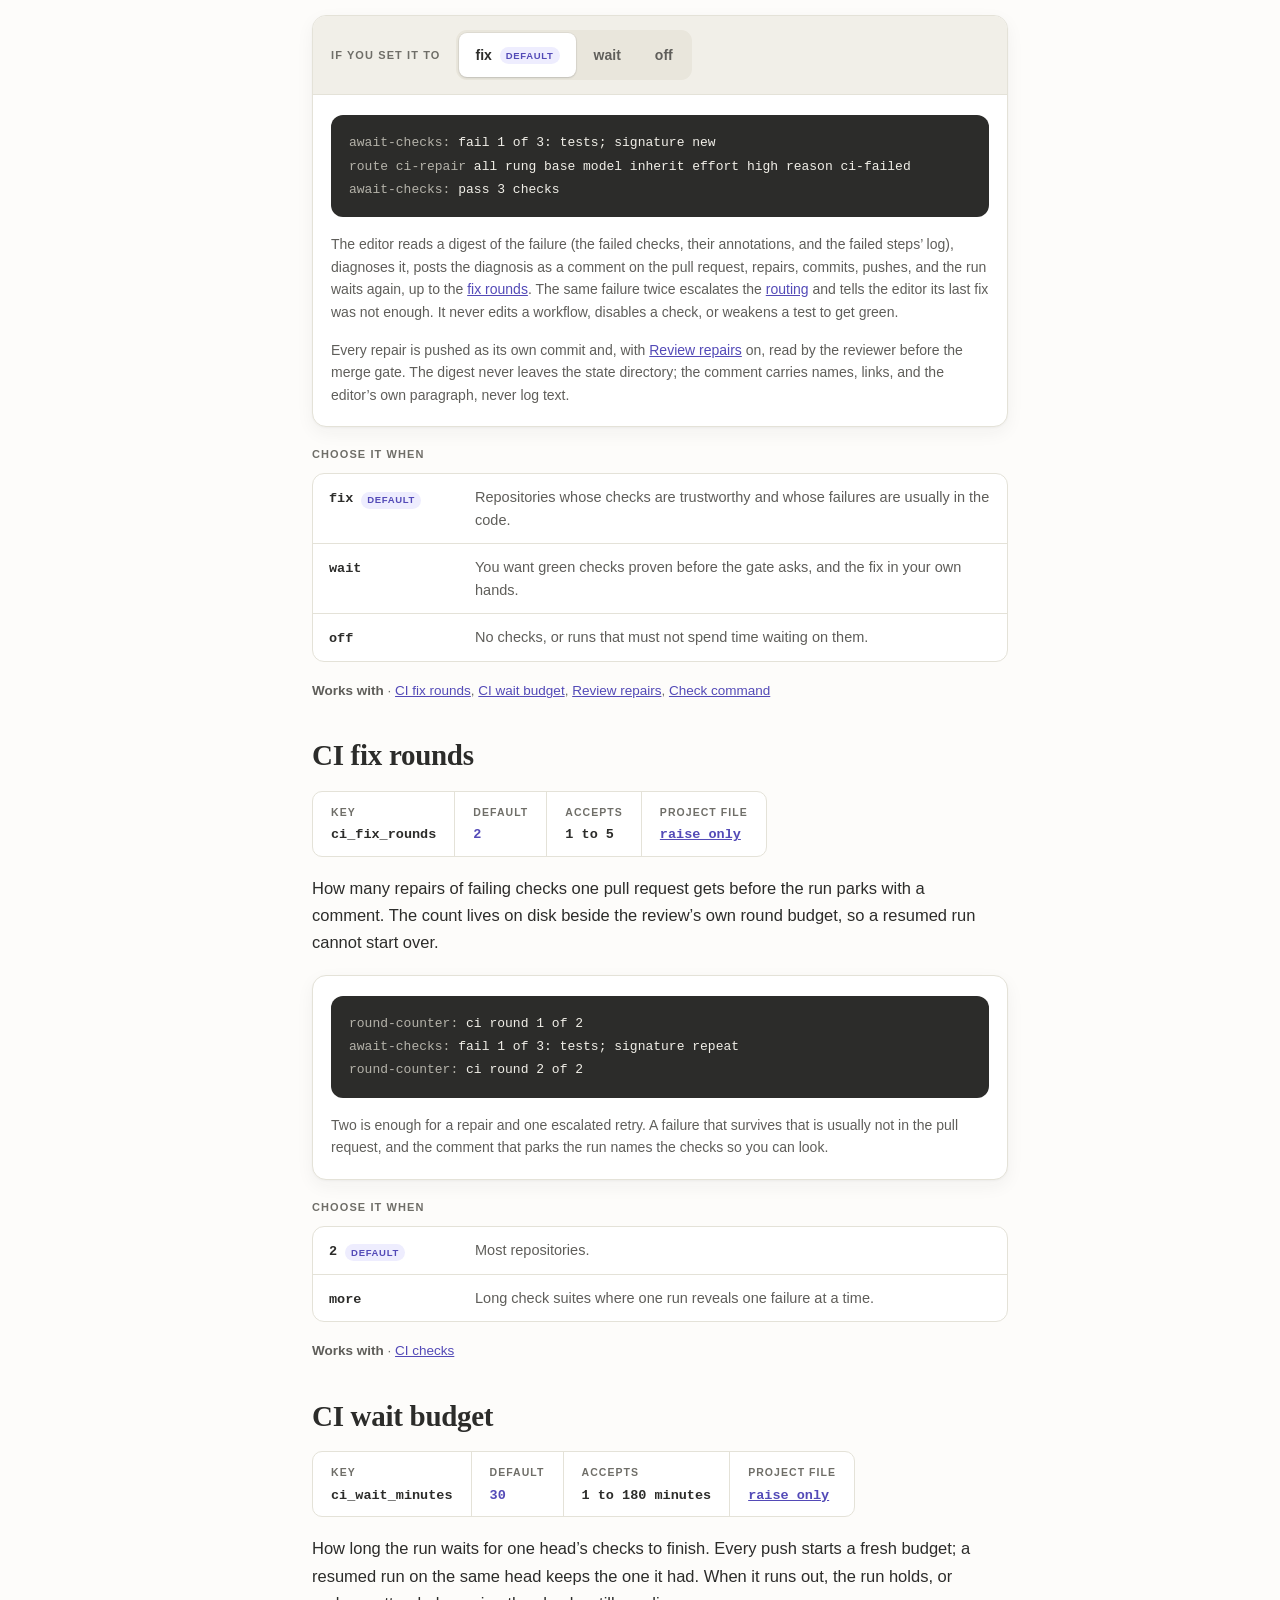
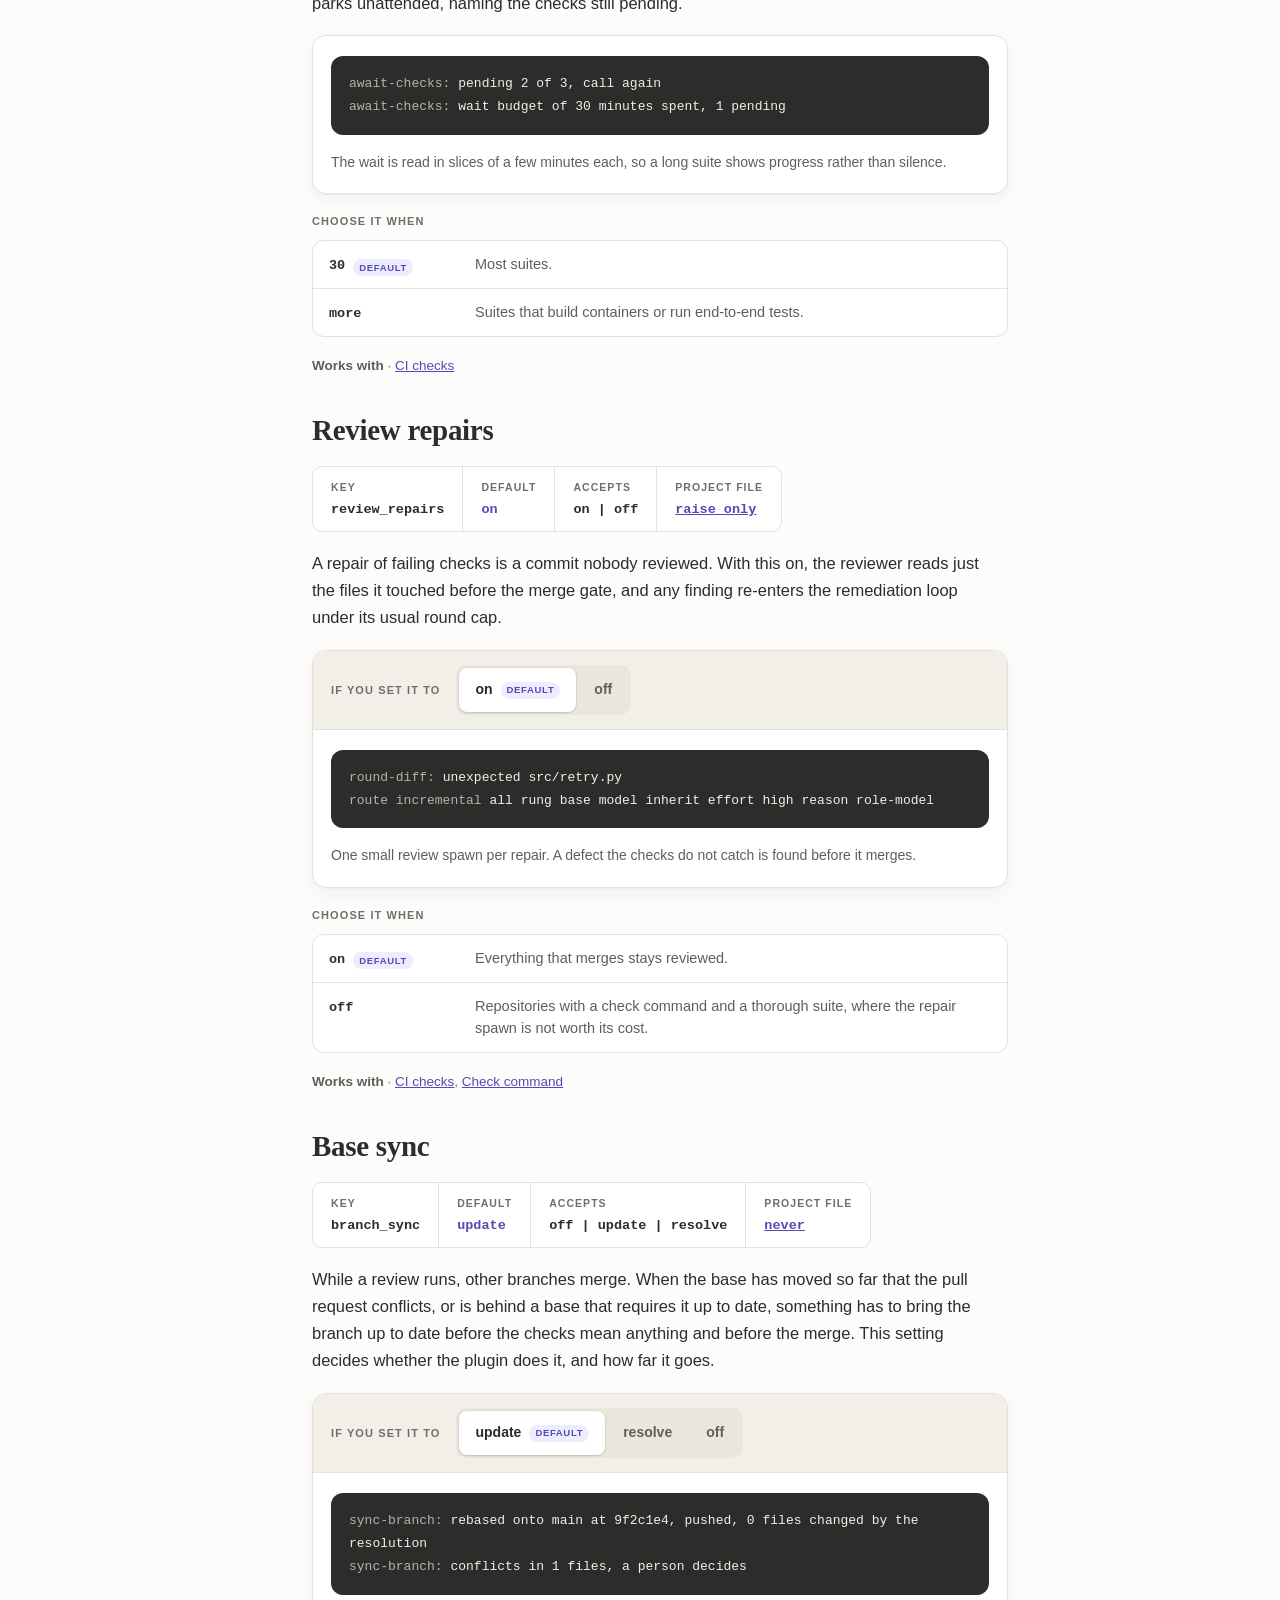
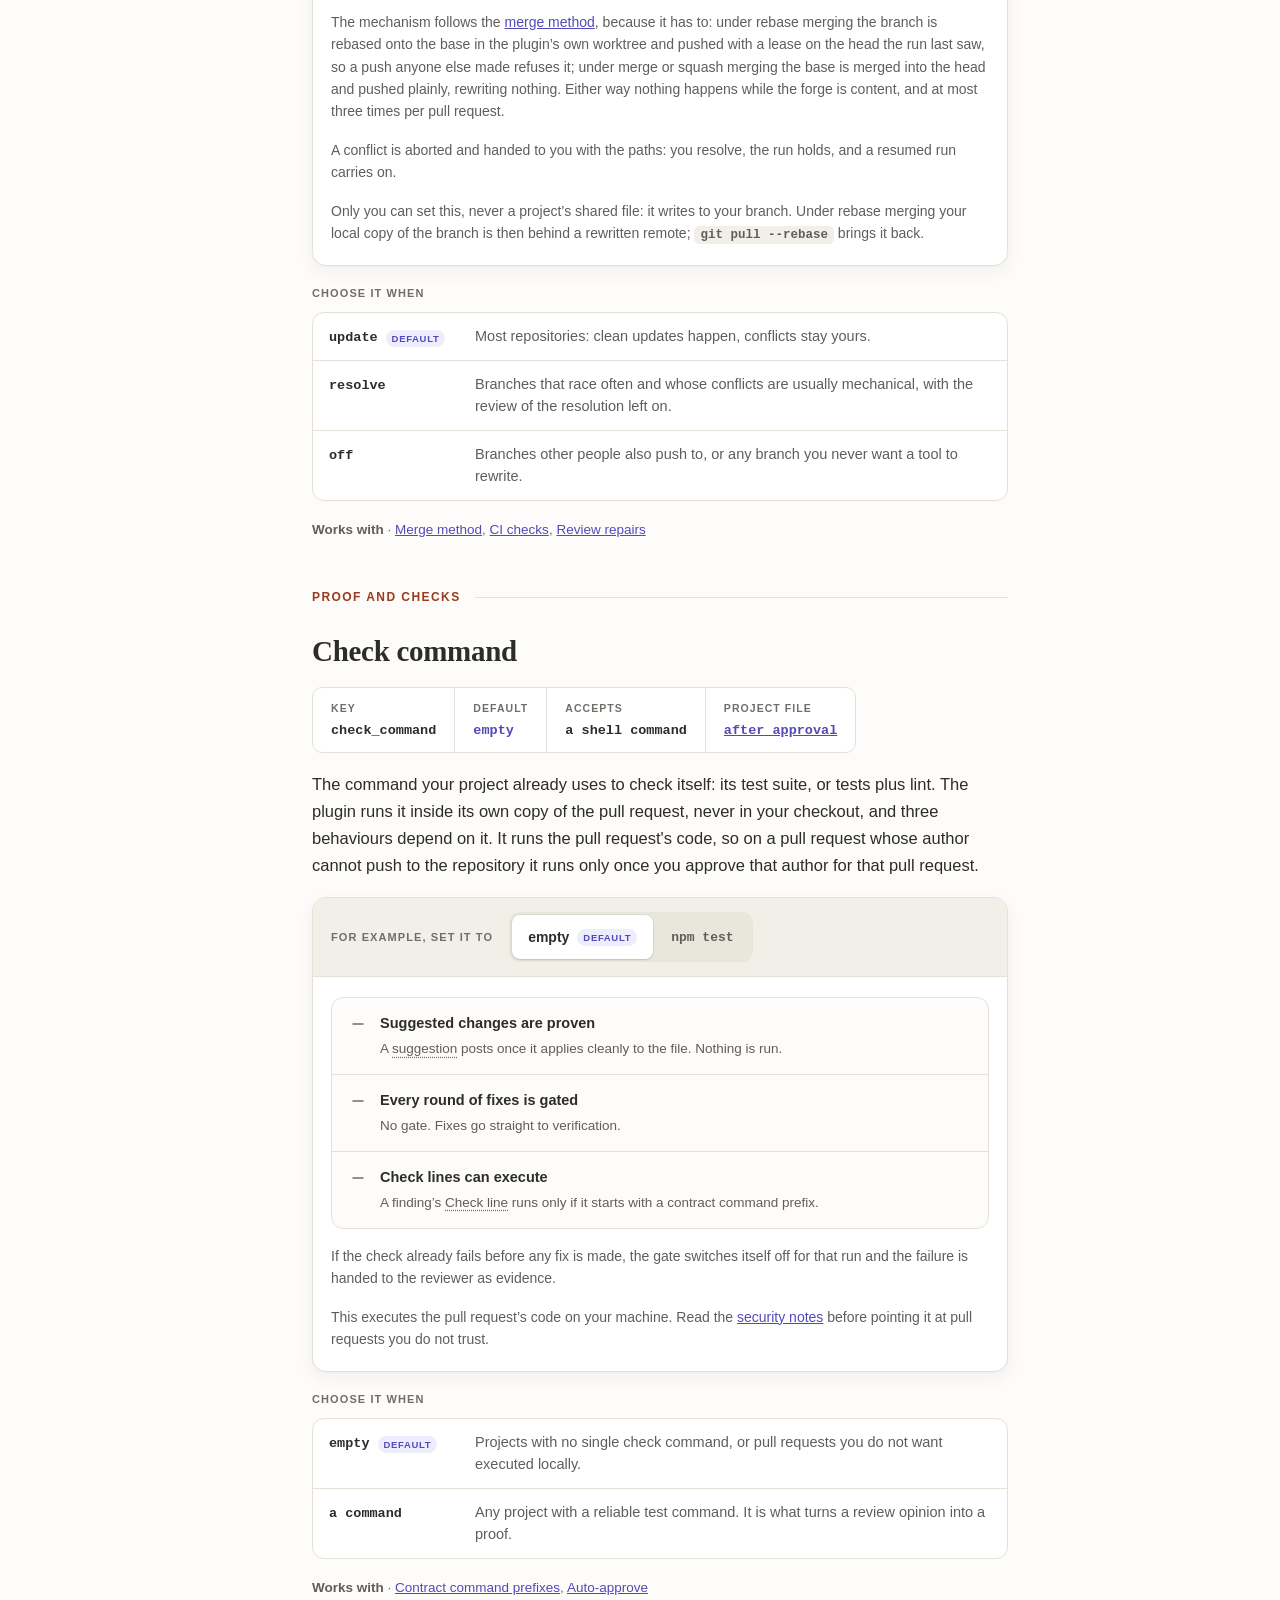
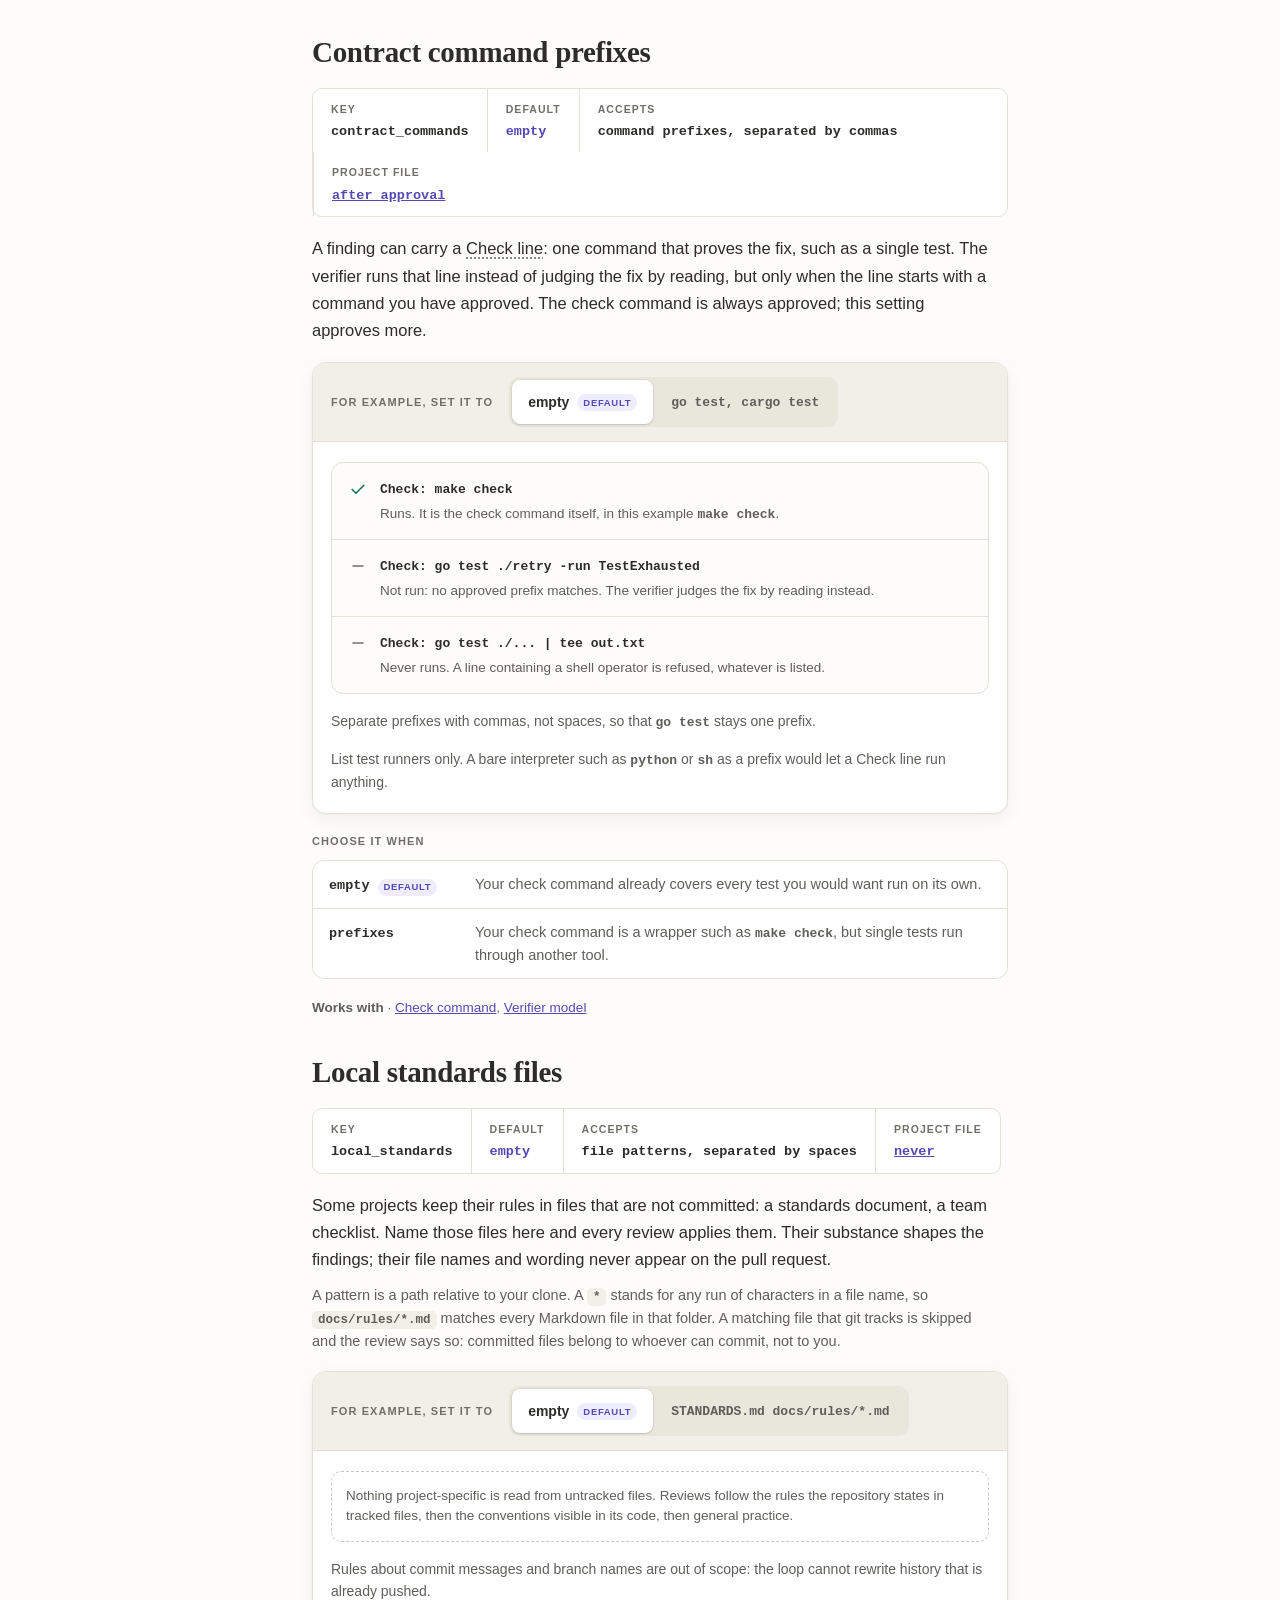
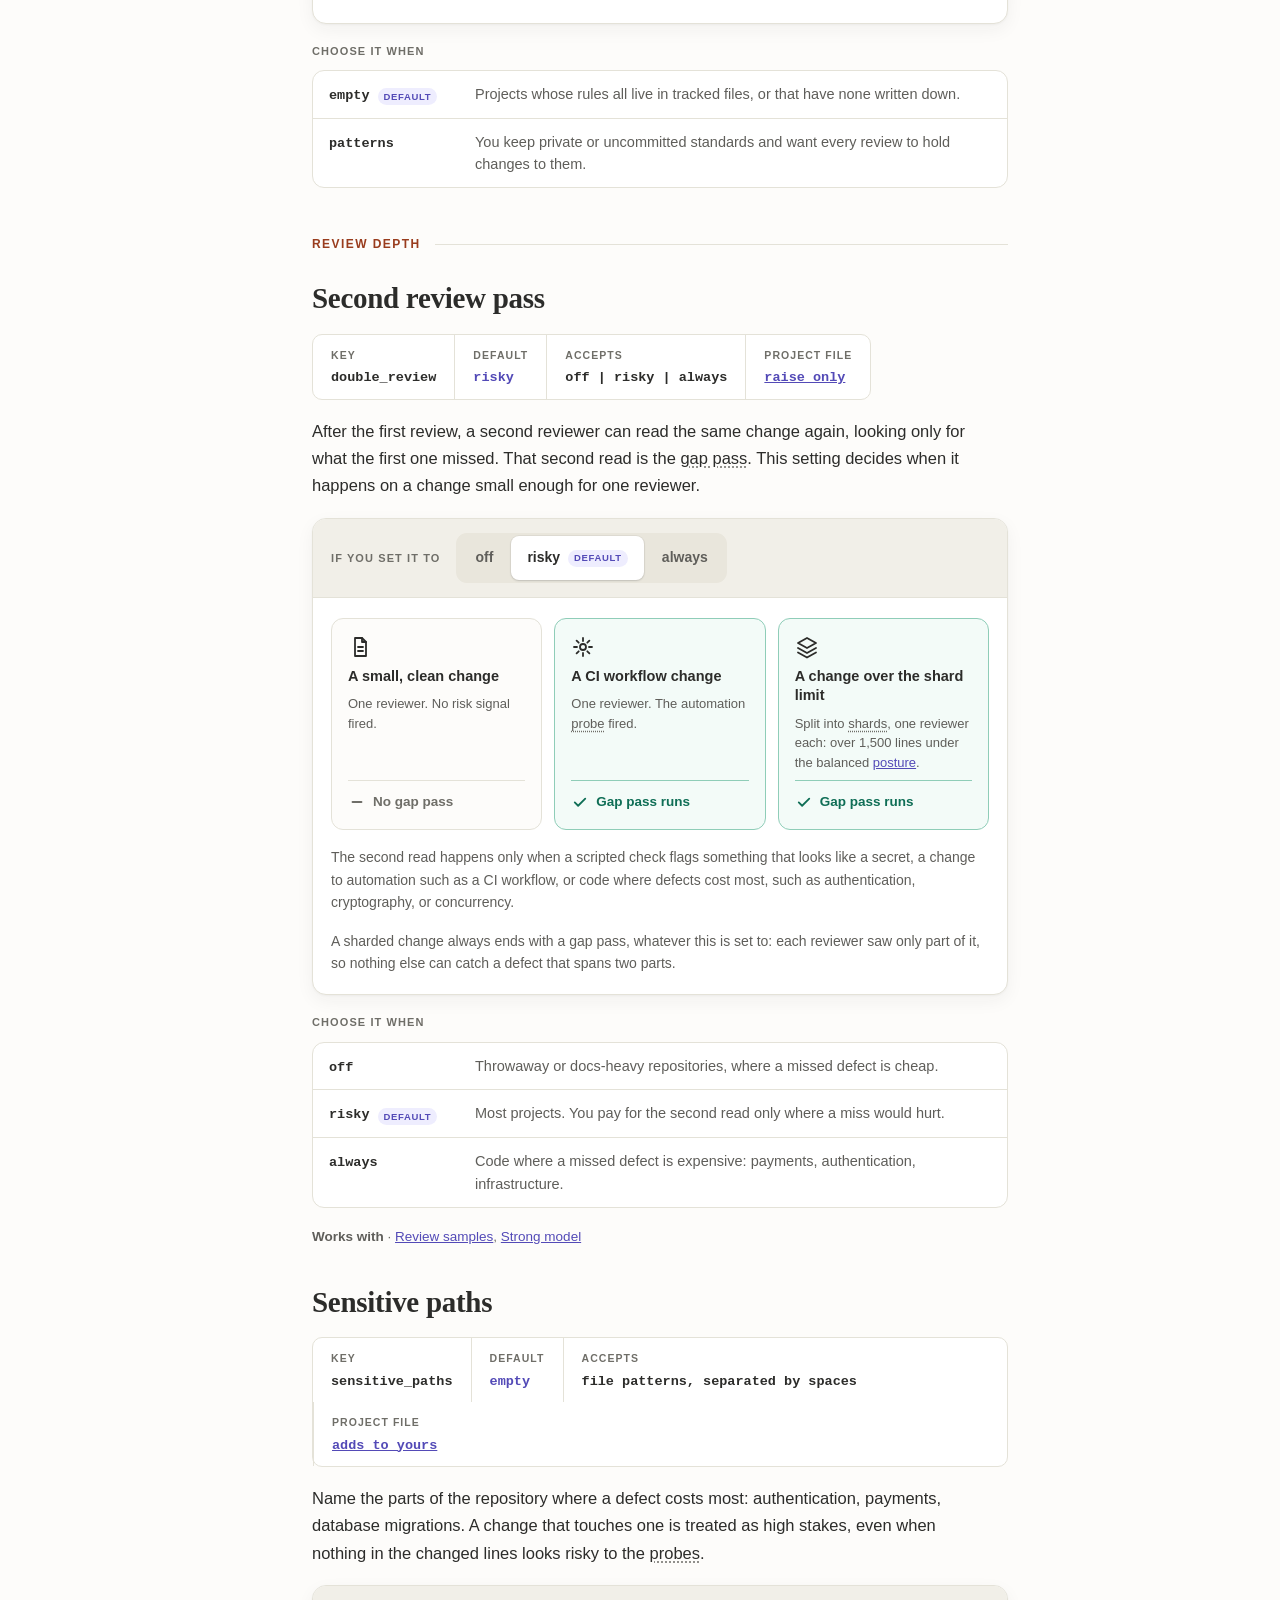
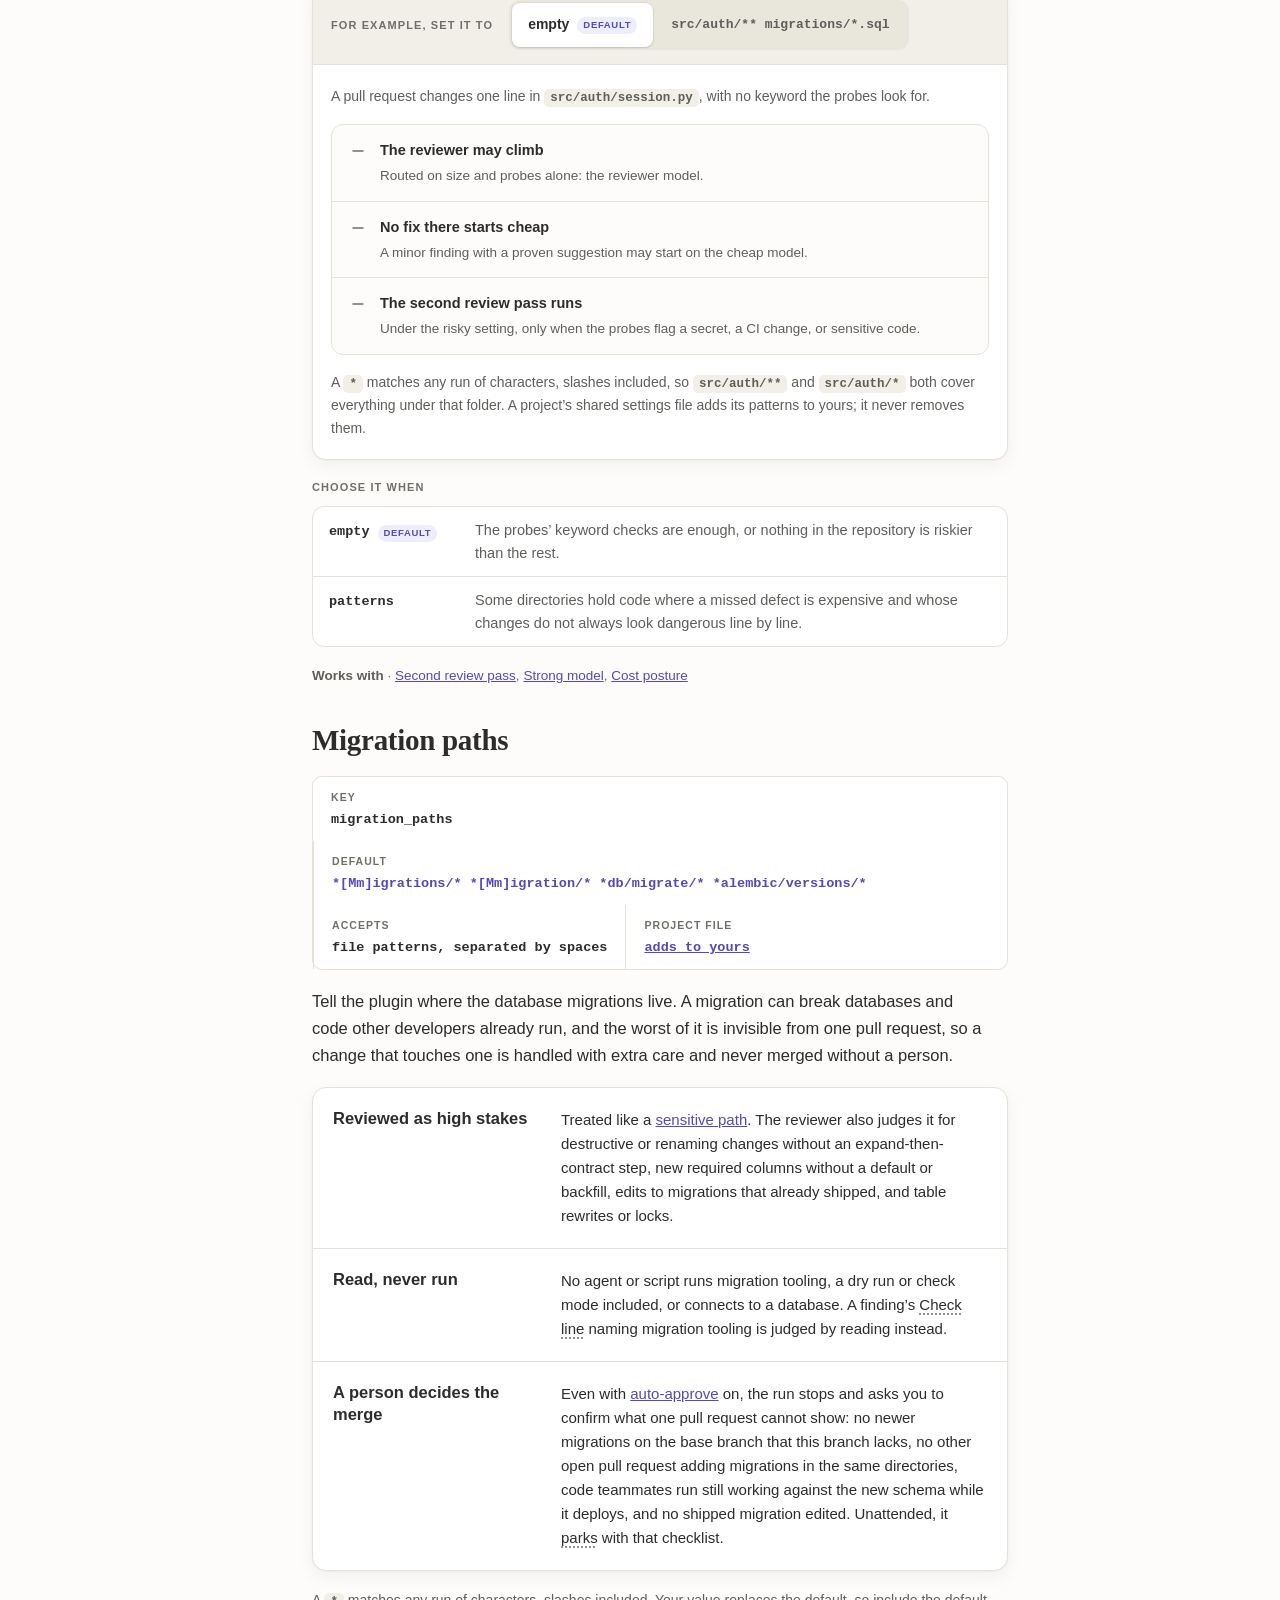
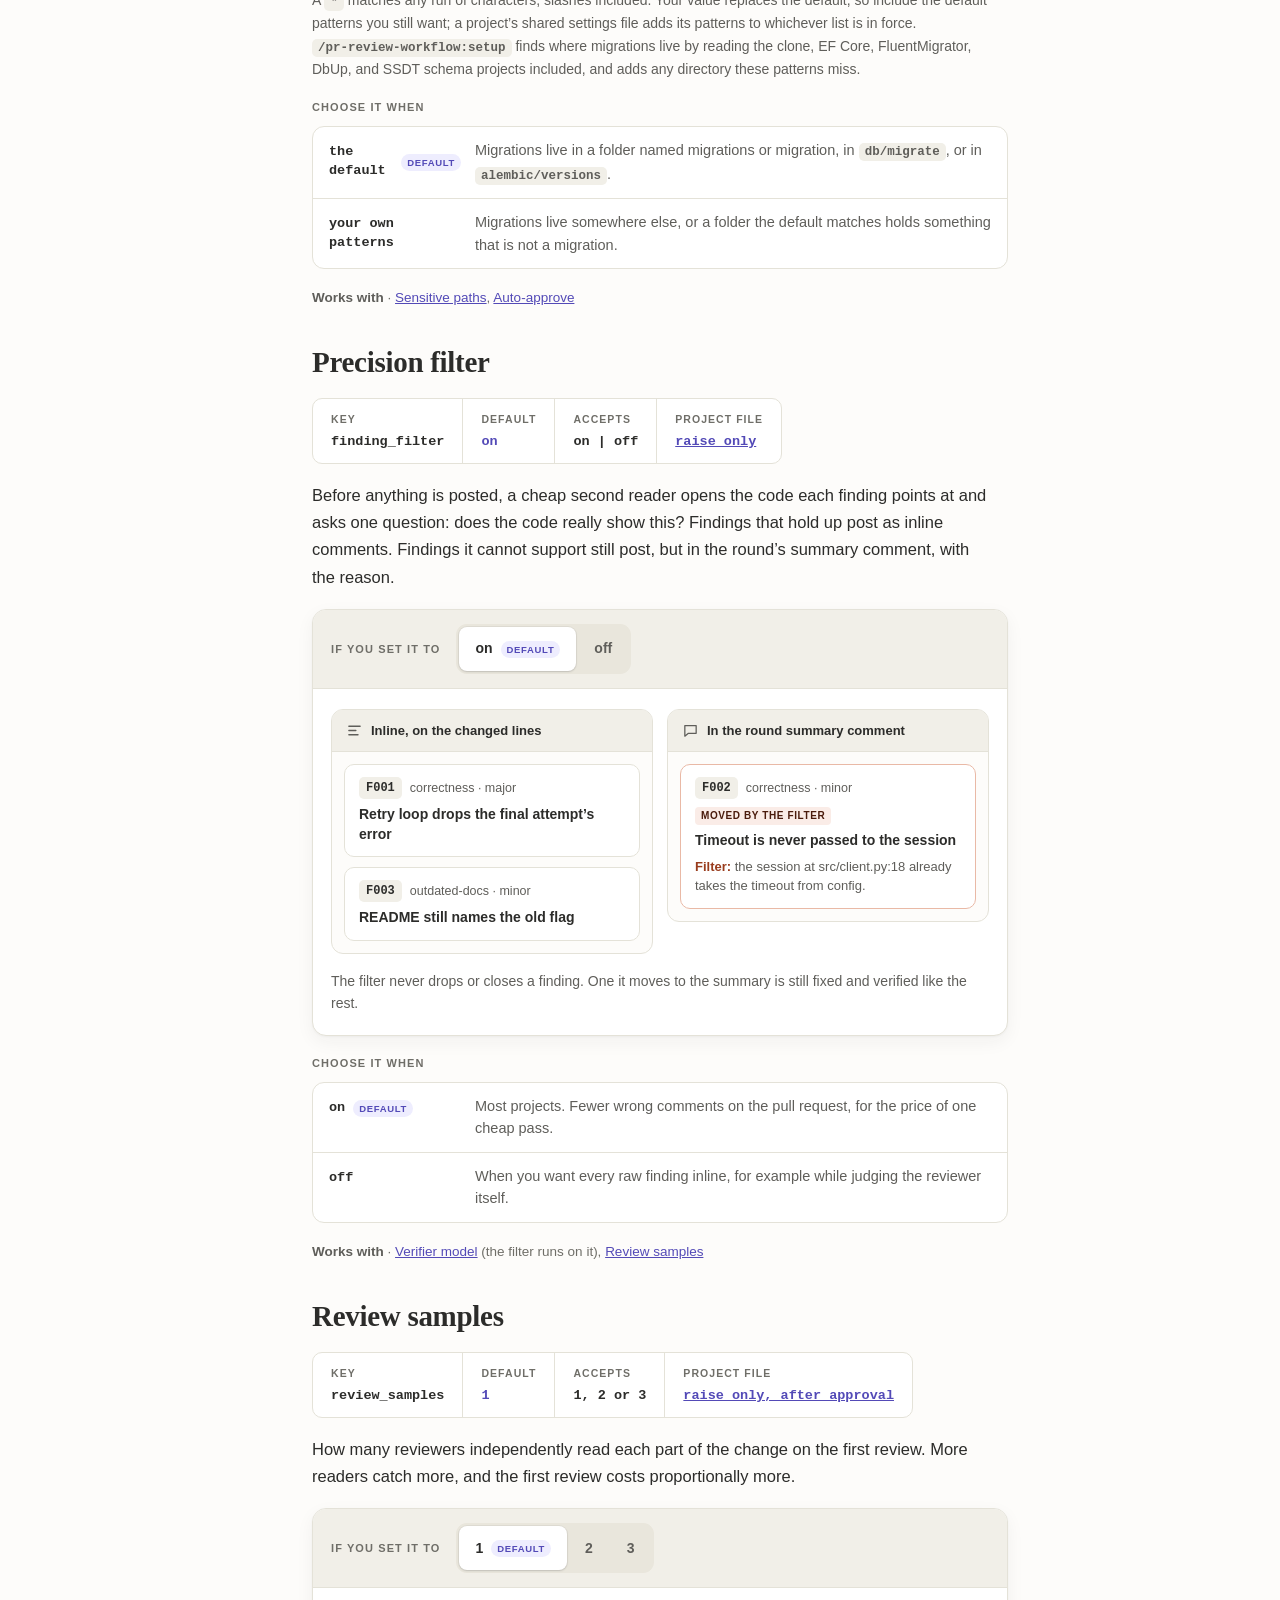
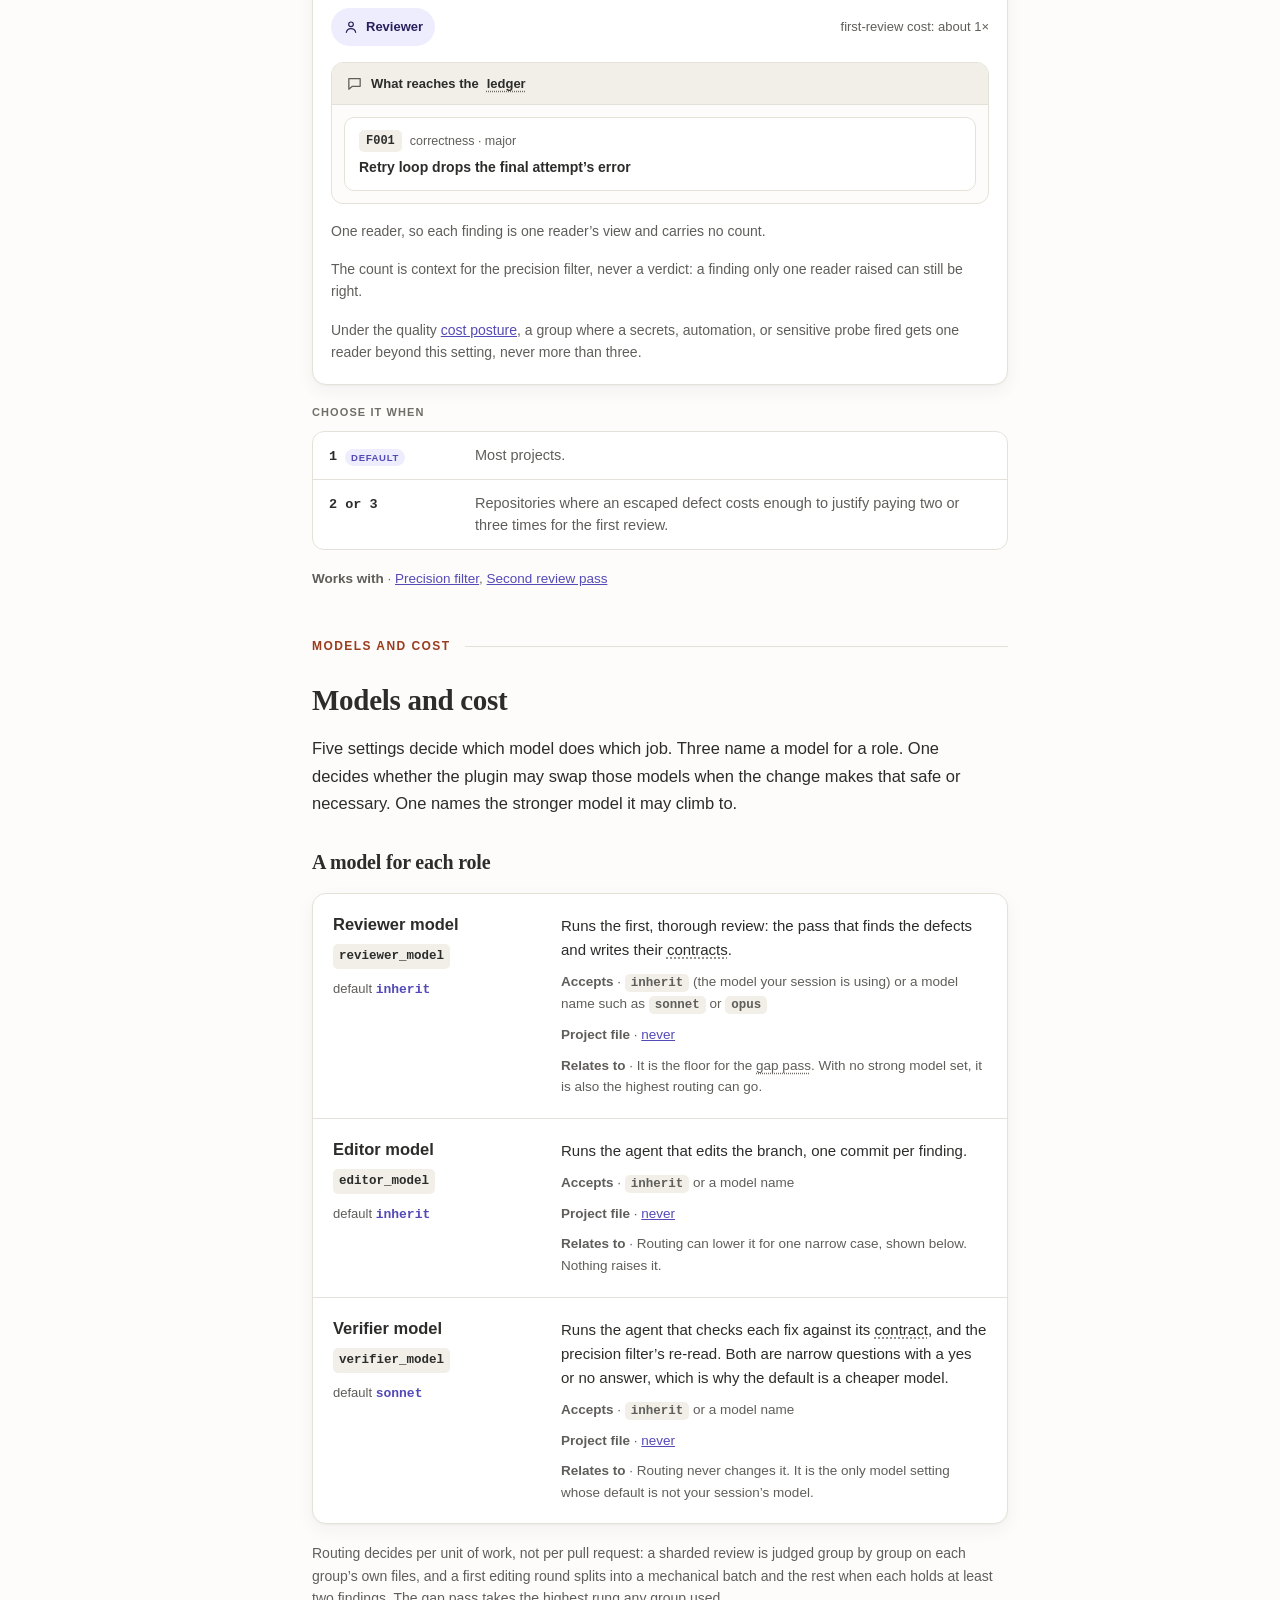
==== commit a314c204: "Pay the mechanical signal once when routing editor effort A mechanical finding took both discounts a" ====
--- a/docs/settings.html
+++ b/docs/settings.html
@@ -142,7 +142,7 @@
 <div><dt>ACCEPTS</dt><dd>on | off</dd></div>
 <div><dt>PROJECT FILE</dt><dd><a href="#where-project">never</a></dd></div>
 </dl>
-<p class="lead">When a run finishes with nothing left open, the pull request is ready to merge. This setting decides whether the plugin merges it or asks you first. A change to <a href="#migration-paths">migration files</a> always asks.</p>
+<p class="lead">When a run finishes with nothing left open, the pull request is ready to merge. This setting decides whether the plugin merges it or asks you first. A change to <a href="#migration-paths">migration files</a> always asks, and so does a pull request whose author cannot push to the repository, since the review is a model reading what that author wrote.</p>
 <div class="unit" data-switch>
 <div class="unit-bar" hidden>
 <span class="kicker">If you set it to</span>
@@ -401,7 +401,7 @@
 <div><dt>ACCEPTS</dt><dd>a shell command</dd></div>
 <div><dt>PROJECT FILE</dt><dd><a href="#where-project">after approval</a></dd></div>
 </dl>
-<p class="lead">The command your project already uses to check itself: its test suite, or tests plus lint. The plugin runs it inside its own copy of the pull request, never in your checkout, and three behaviours depend on it.</p>
+<p class="lead">The command your project already uses to check itself: its test suite, or tests plus lint. The plugin runs it inside its own copy of the pull request, never in your checkout, and three behaviours depend on it. It runs the pull request's code, so on a pull request whose author cannot push to the repository it runs only once you approve that author for that pull request.</p>
 <div class="unit" data-switch>
 <div class="unit-bar" hidden>
 <span class="kicker">For example, set it to</span>
@@ -885,7 +885,7 @@
 </div>
 </div>
 <p class="note">Routing decides per unit of work, not per pull request: a sharded review is judged group by group on each group&#8217;s own files, and a first editing round splits into a mechanical batch and the rest when each holds at least two findings. The gap pass takes the highest rung any group used.</p>
-<p class="note">Each role also gets a reasoning effort, whatever your session&#8217;s level. It starts where the agent definition puts it (the reviewer high, the editor and the verifier medium, the filter low; arbitration runs the verifier at high) and moves one level for each signal: up for a wide search, such as large or coupled code unless a <a href="#strong-model">stronger model</a> takes it, a shard on a seam, or a gap pass over seams, and up for high stakes: a secrets, automation, or sensitive probe on a review, and a blocker, a security finding, or a file the secrets or sensitive probe flagged on a fix or its verification; down where a later step checks the work, such as an editor&#8217;s minor or nit fix carried by a proven <a class="term" href="#g-suggestion">suggestion</a>, or a verified finding that a Check line or proven suggestion settles, and for a small docs or config review. A batch of fixes or a round of verification runs at its highest finding&#8217;s level. Only the <a href="#cost-posture">quality posture</a> lets it reach xhigh, since the top level buys little for its cost, and a signal that climbs the model does not also raise the effort. A fix that failed tries again one lever up: the base model after a cheap attempt, more effort on the same model below the posture&#8217;s cap, the next model at it. Fixed routing keeps each role&#8217;s own level.</p>
+<p class="note">Each role also gets a reasoning effort, whatever your session&#8217;s level. It starts where the agent definition puts it (the reviewer high, the editor and the verifier medium, the filter low; arbitration runs the verifier at high) and moves one level for each signal: up for a wide search, such as large or coupled code unless a <a href="#strong-model">stronger model</a> takes it, a shard on a seam, or a gap pass over seams, and up for high stakes: a secrets, automation, or sensitive probe on a review, and a blocker, a security finding, or a file the secrets or sensitive probe flagged on a fix or its verification; down where a later step checks the work, such as an editor&#8217;s minor or nit fix carried by a proven <a class="term" href="#g-suggestion">suggestion</a> on a model above the cheap one, or a verified finding that a Check line or proven suggestion settles, and for a small docs or config review. A batch of fixes or a round of verification runs at its highest finding&#8217;s level. Only the <a href="#cost-posture">quality posture</a> lets it reach xhigh, since the top level buys little for its cost, and a signal that climbs the model does not also raise the effort. A fix that failed tries again one lever up: the base model after a cheap attempt, more effort on the same model below the posture&#8217;s cap, the next model at it. Fixed routing keeps each role&#8217;s own level.</p>
 <h4 class="display" id="model-overrides">Whether those choices can be overridden</h4>
 <div class="card">
 <div class="setting" id="model-routing" data-key="model_routing" data-project="never" data-default="auto" data-options="auto fixed">
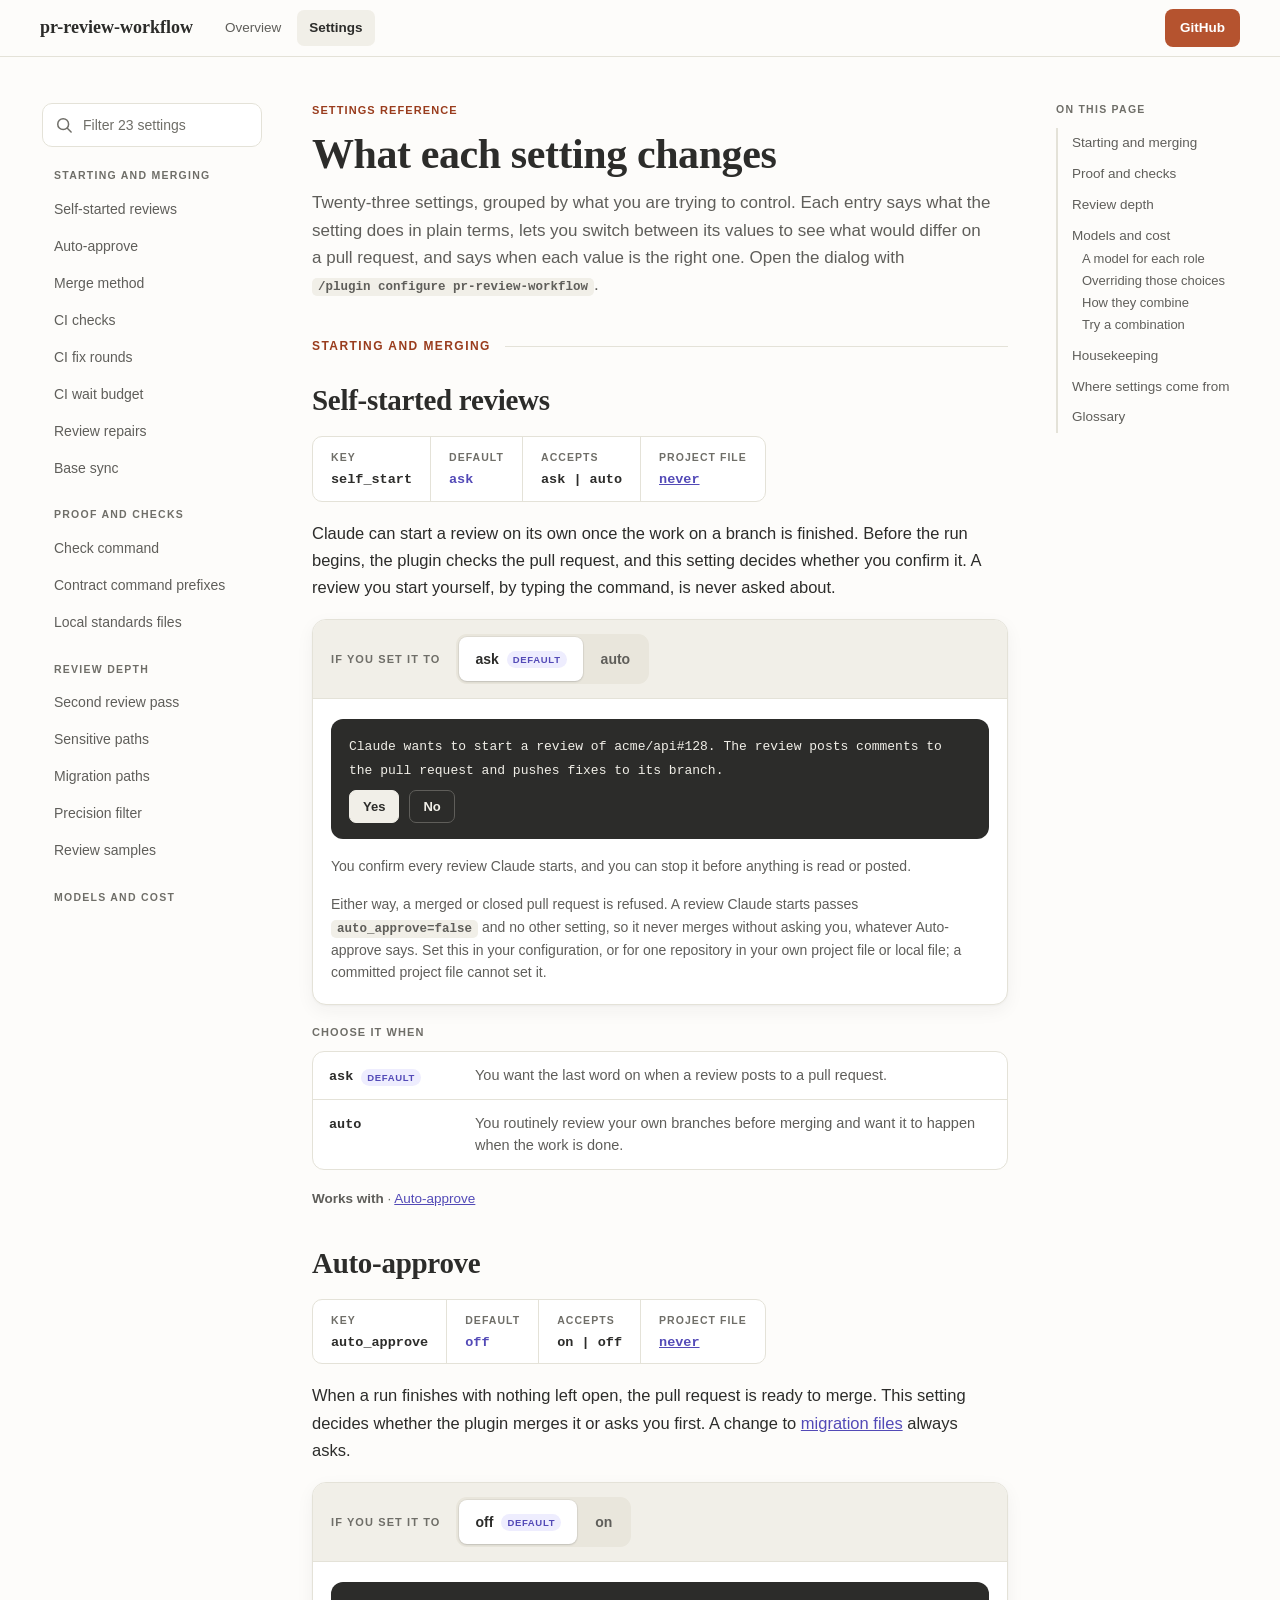
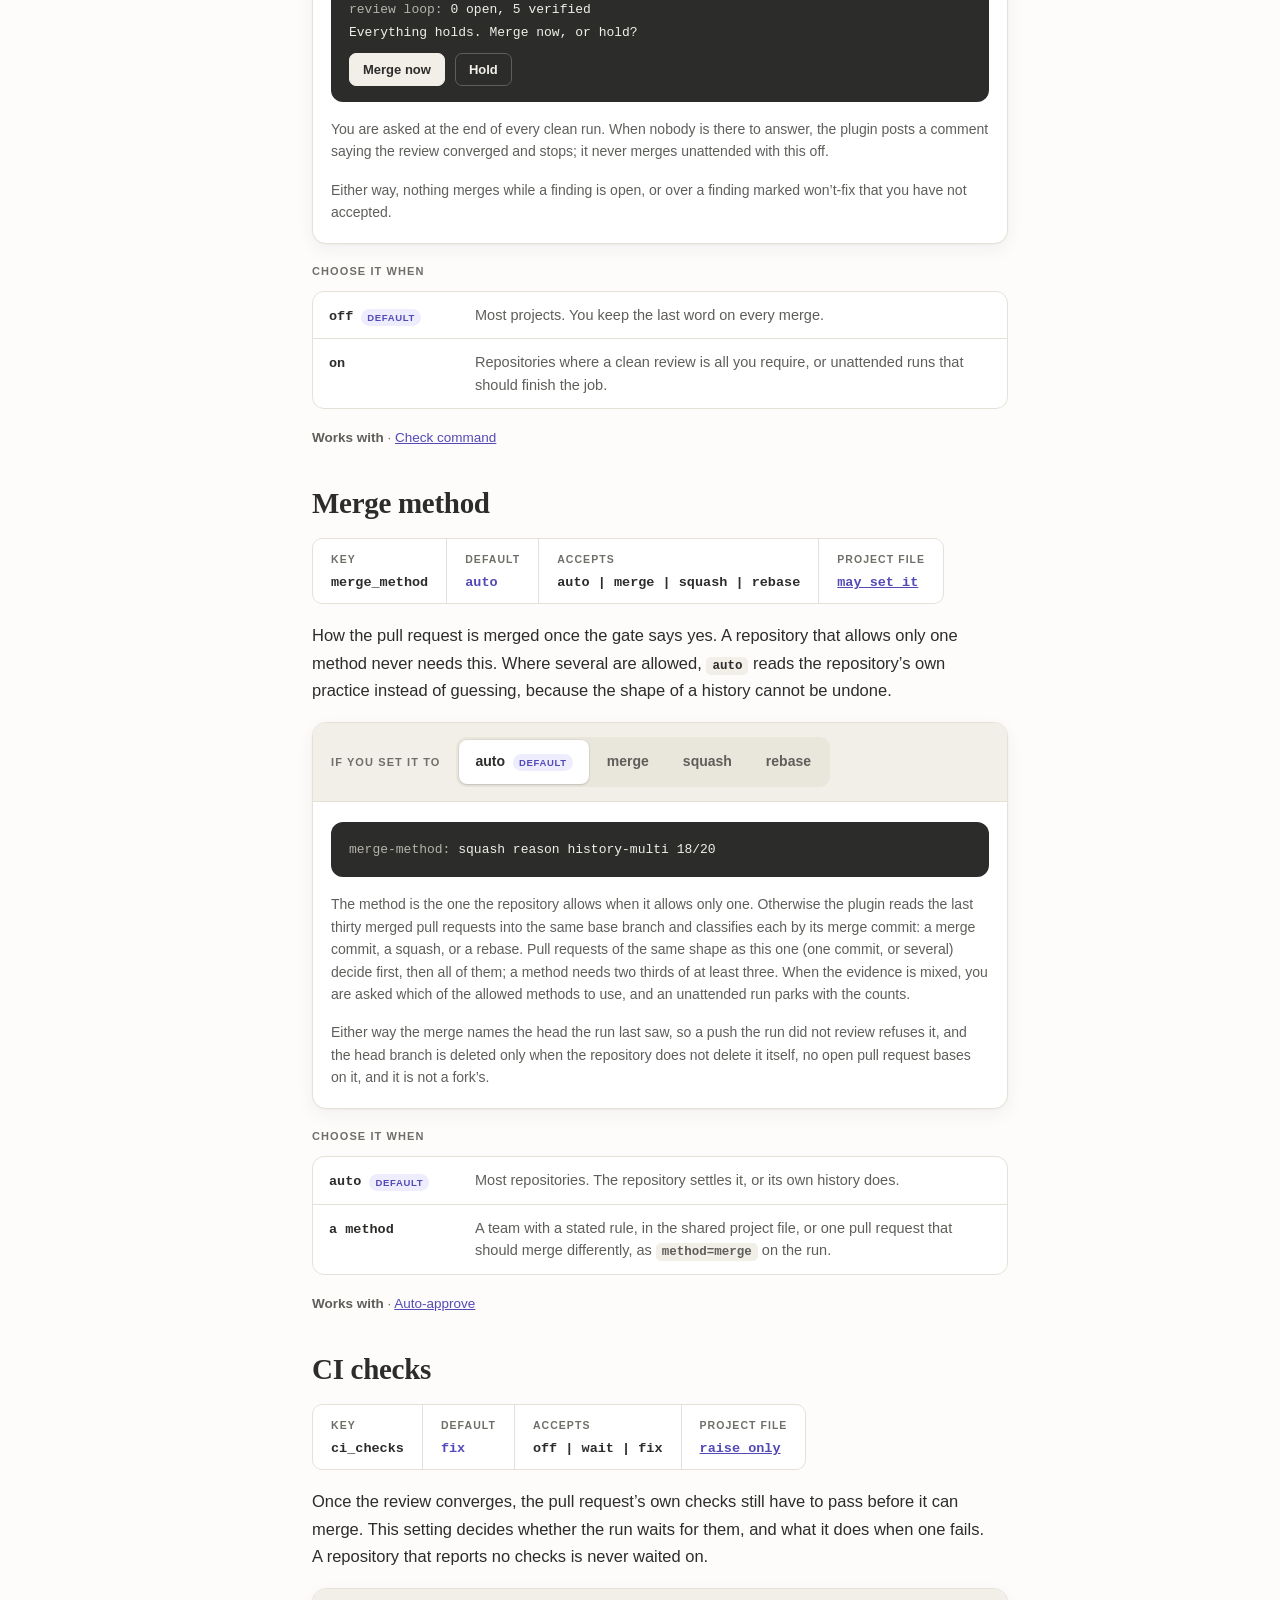
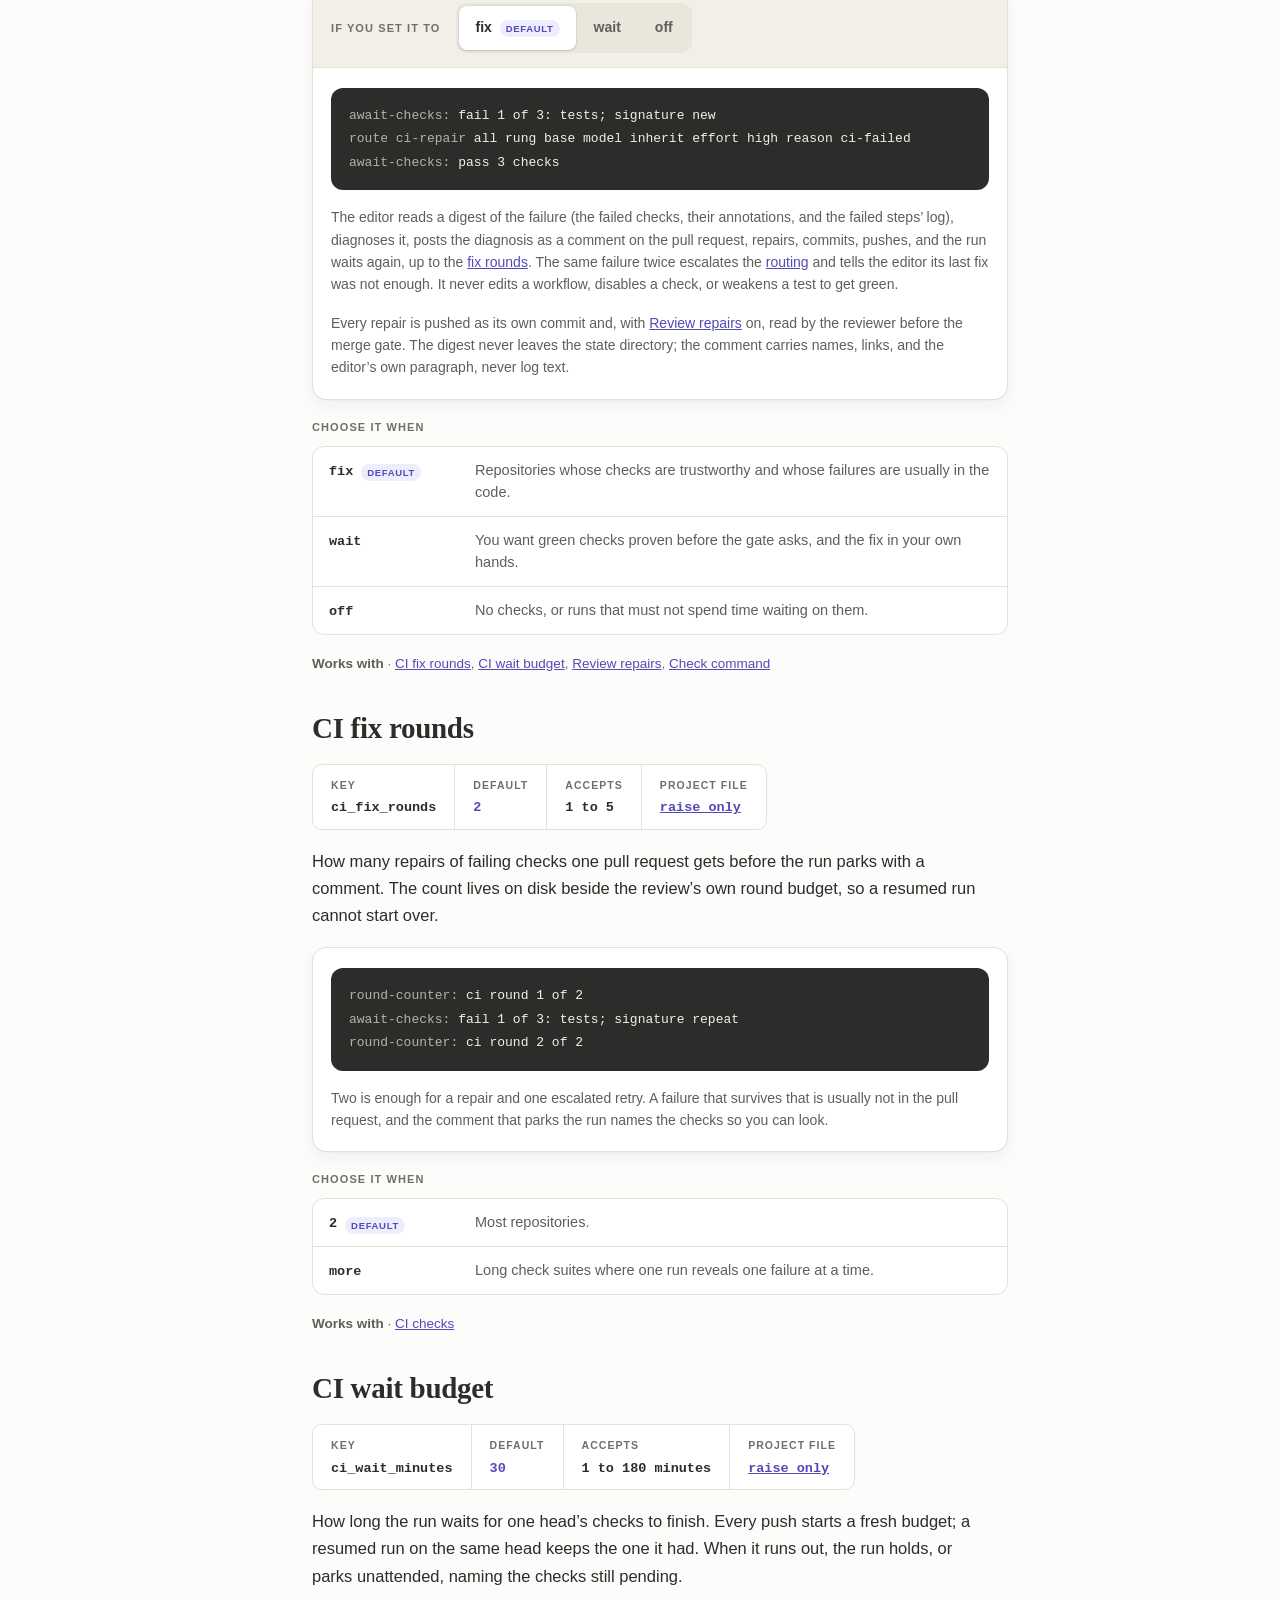
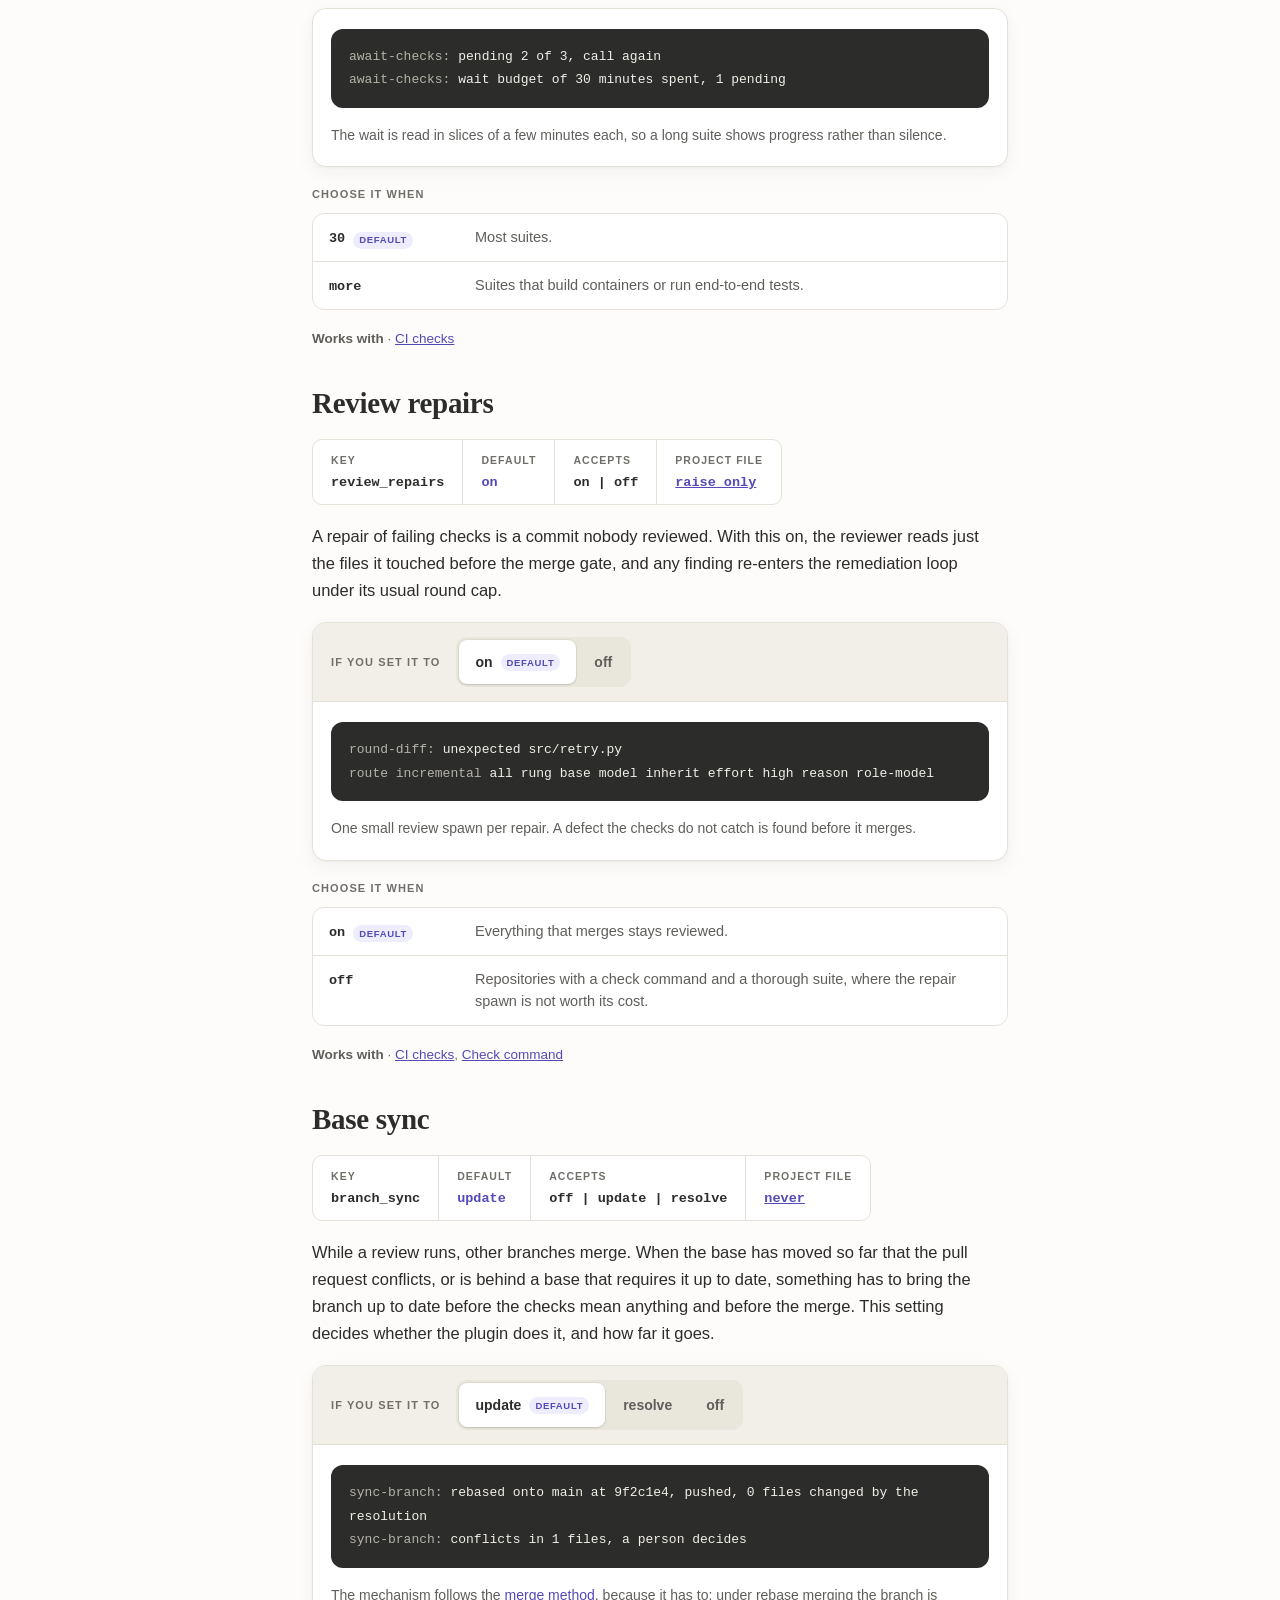
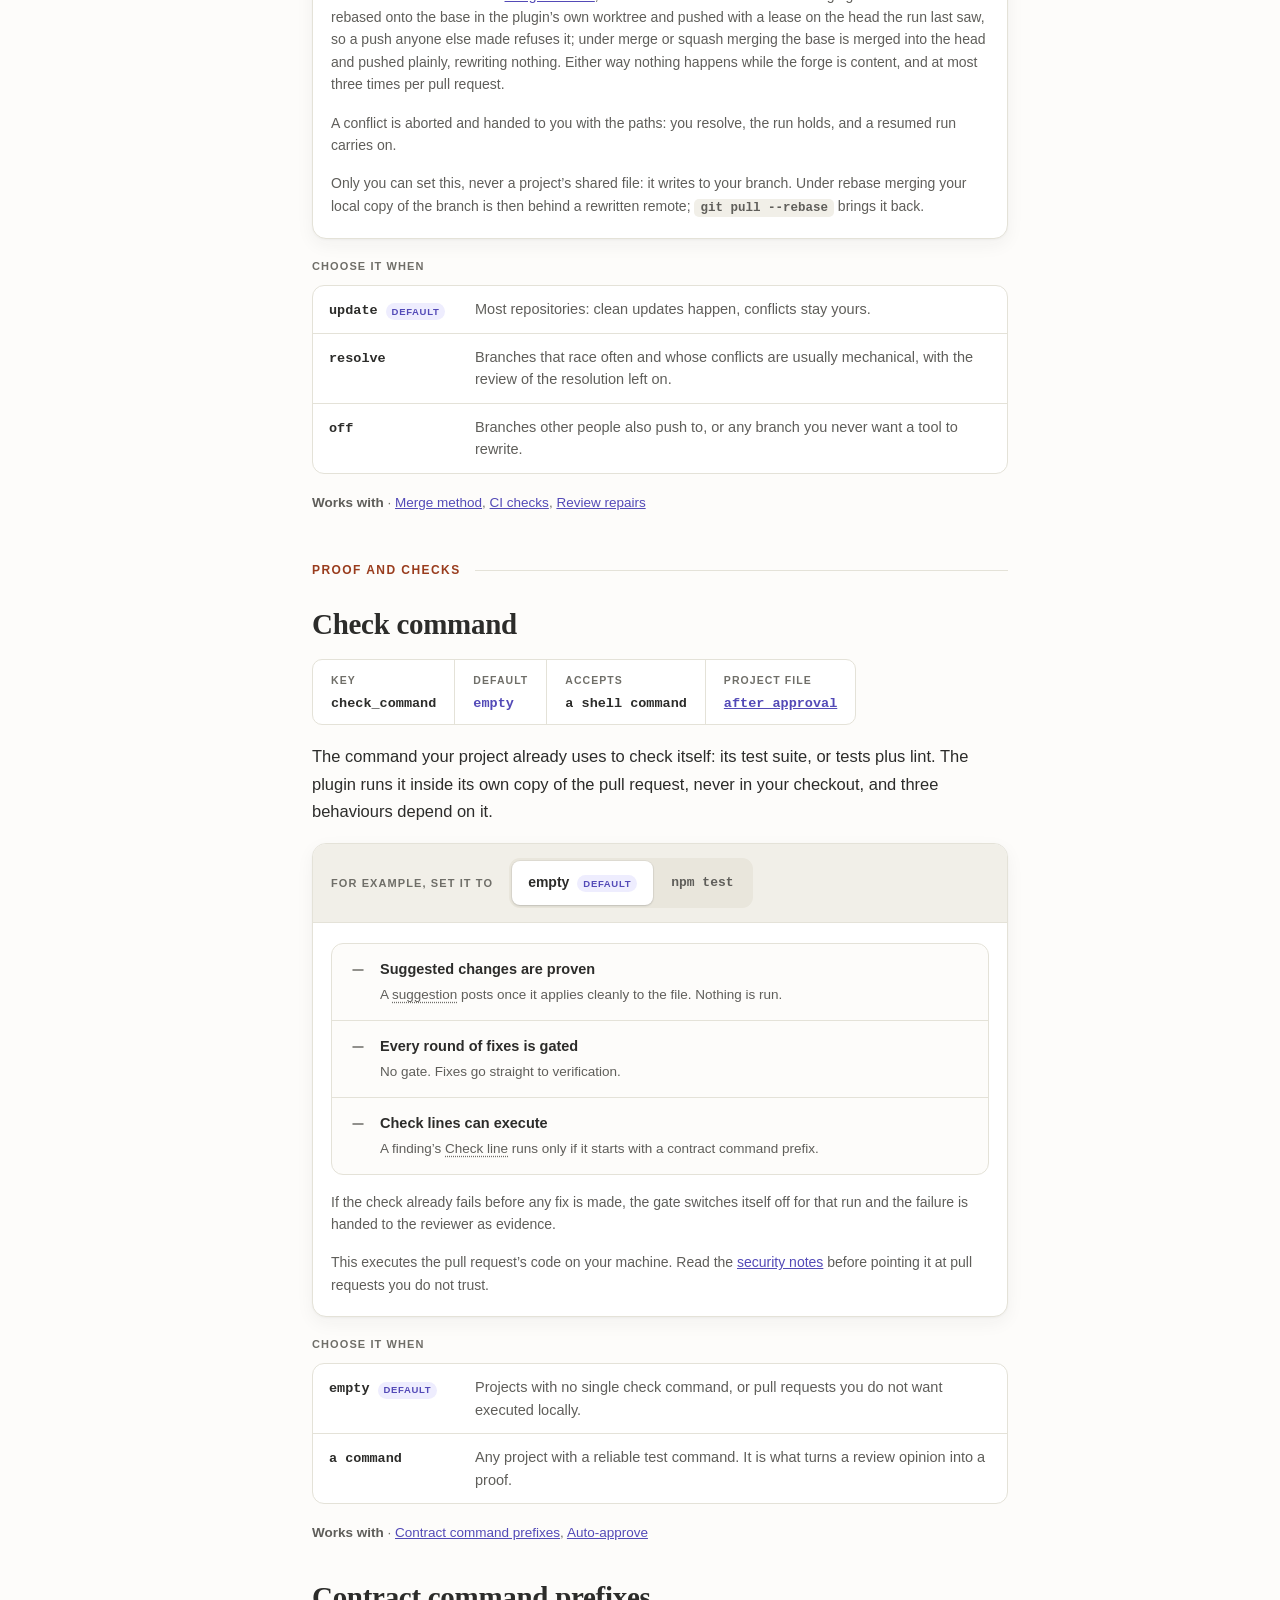
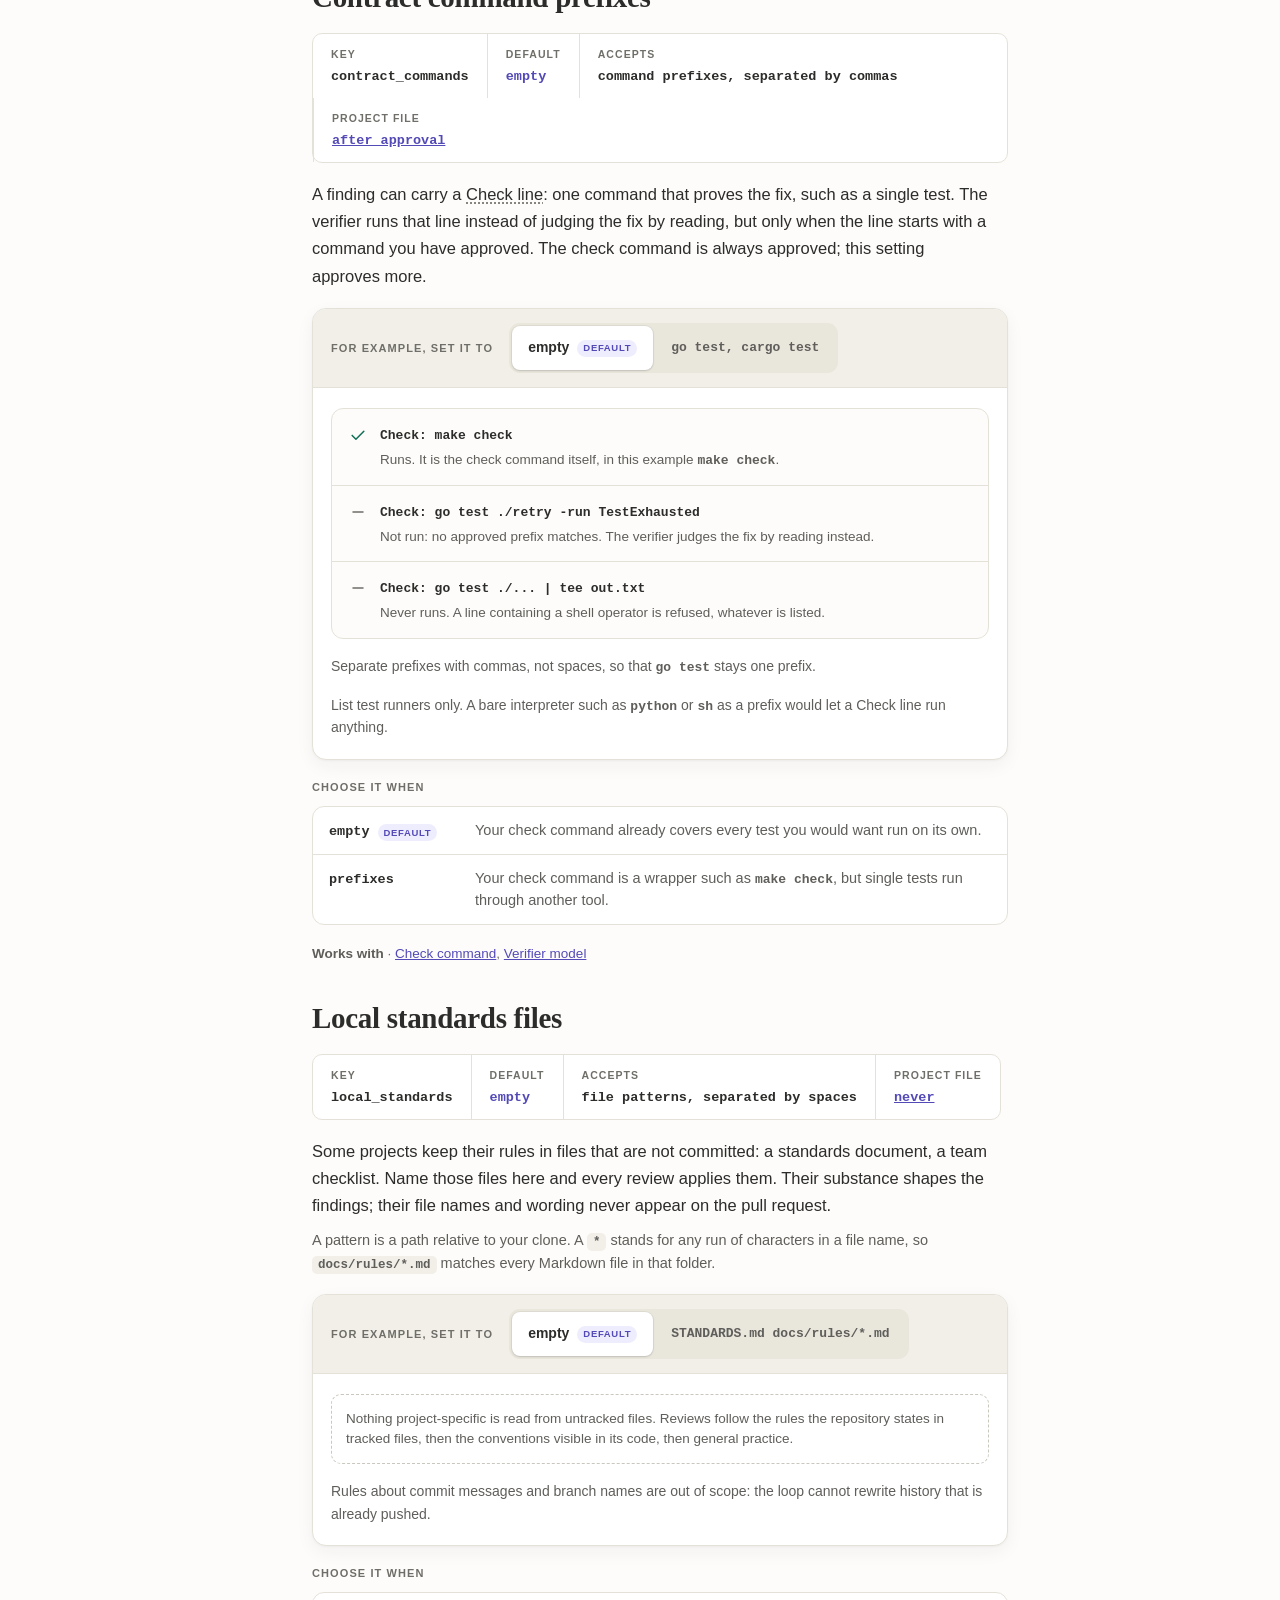
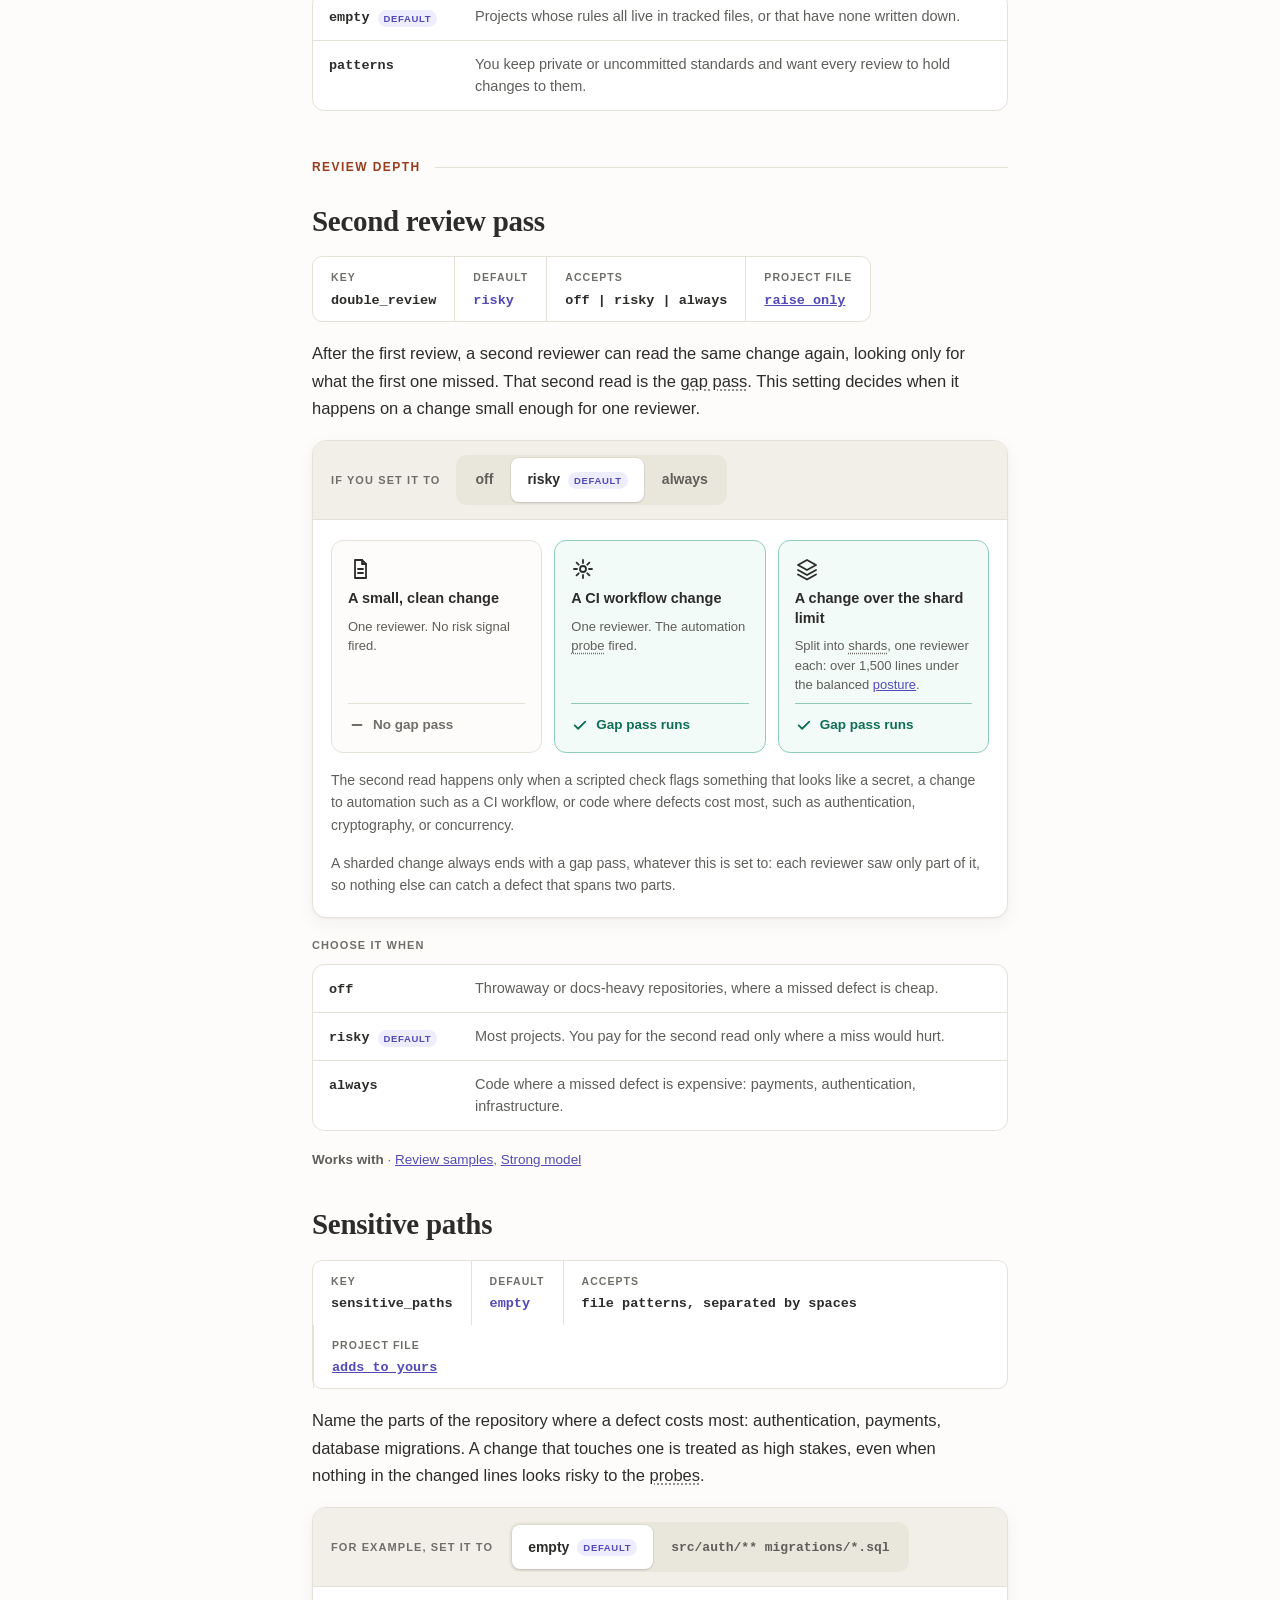
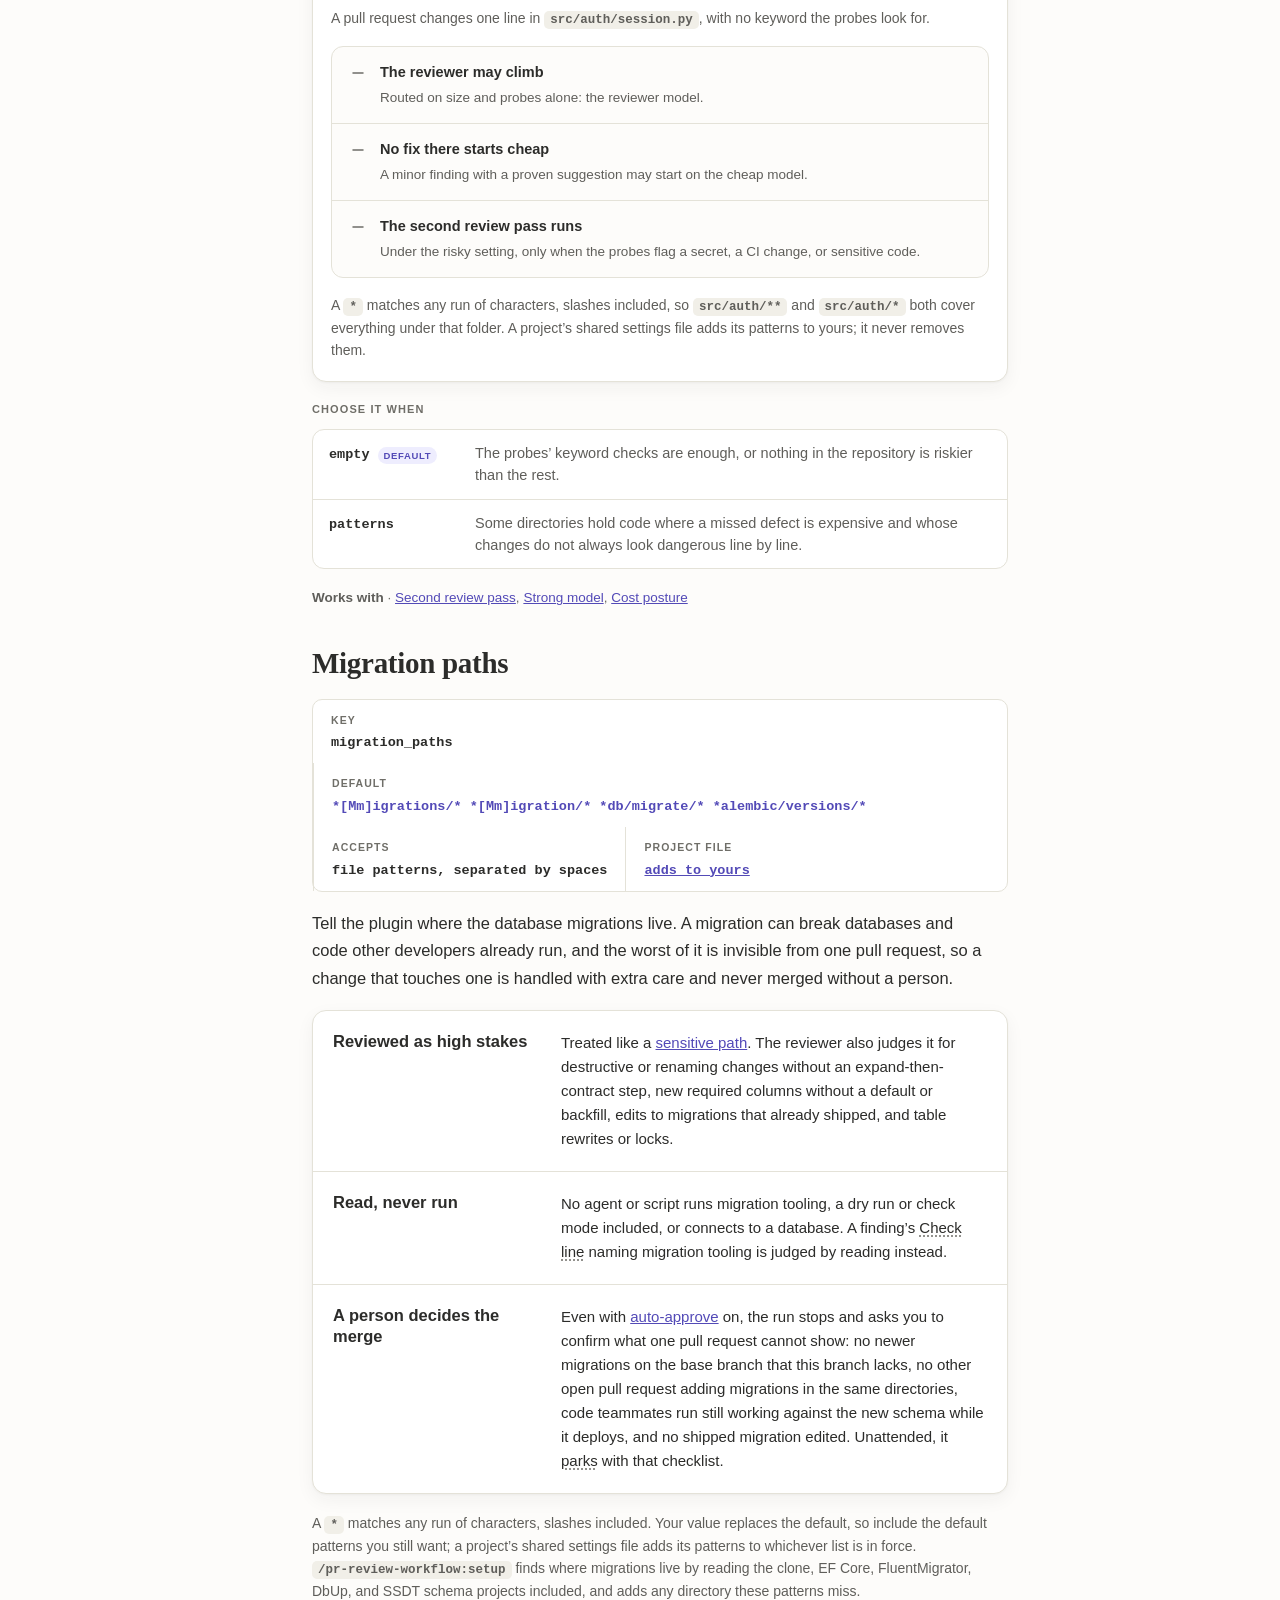
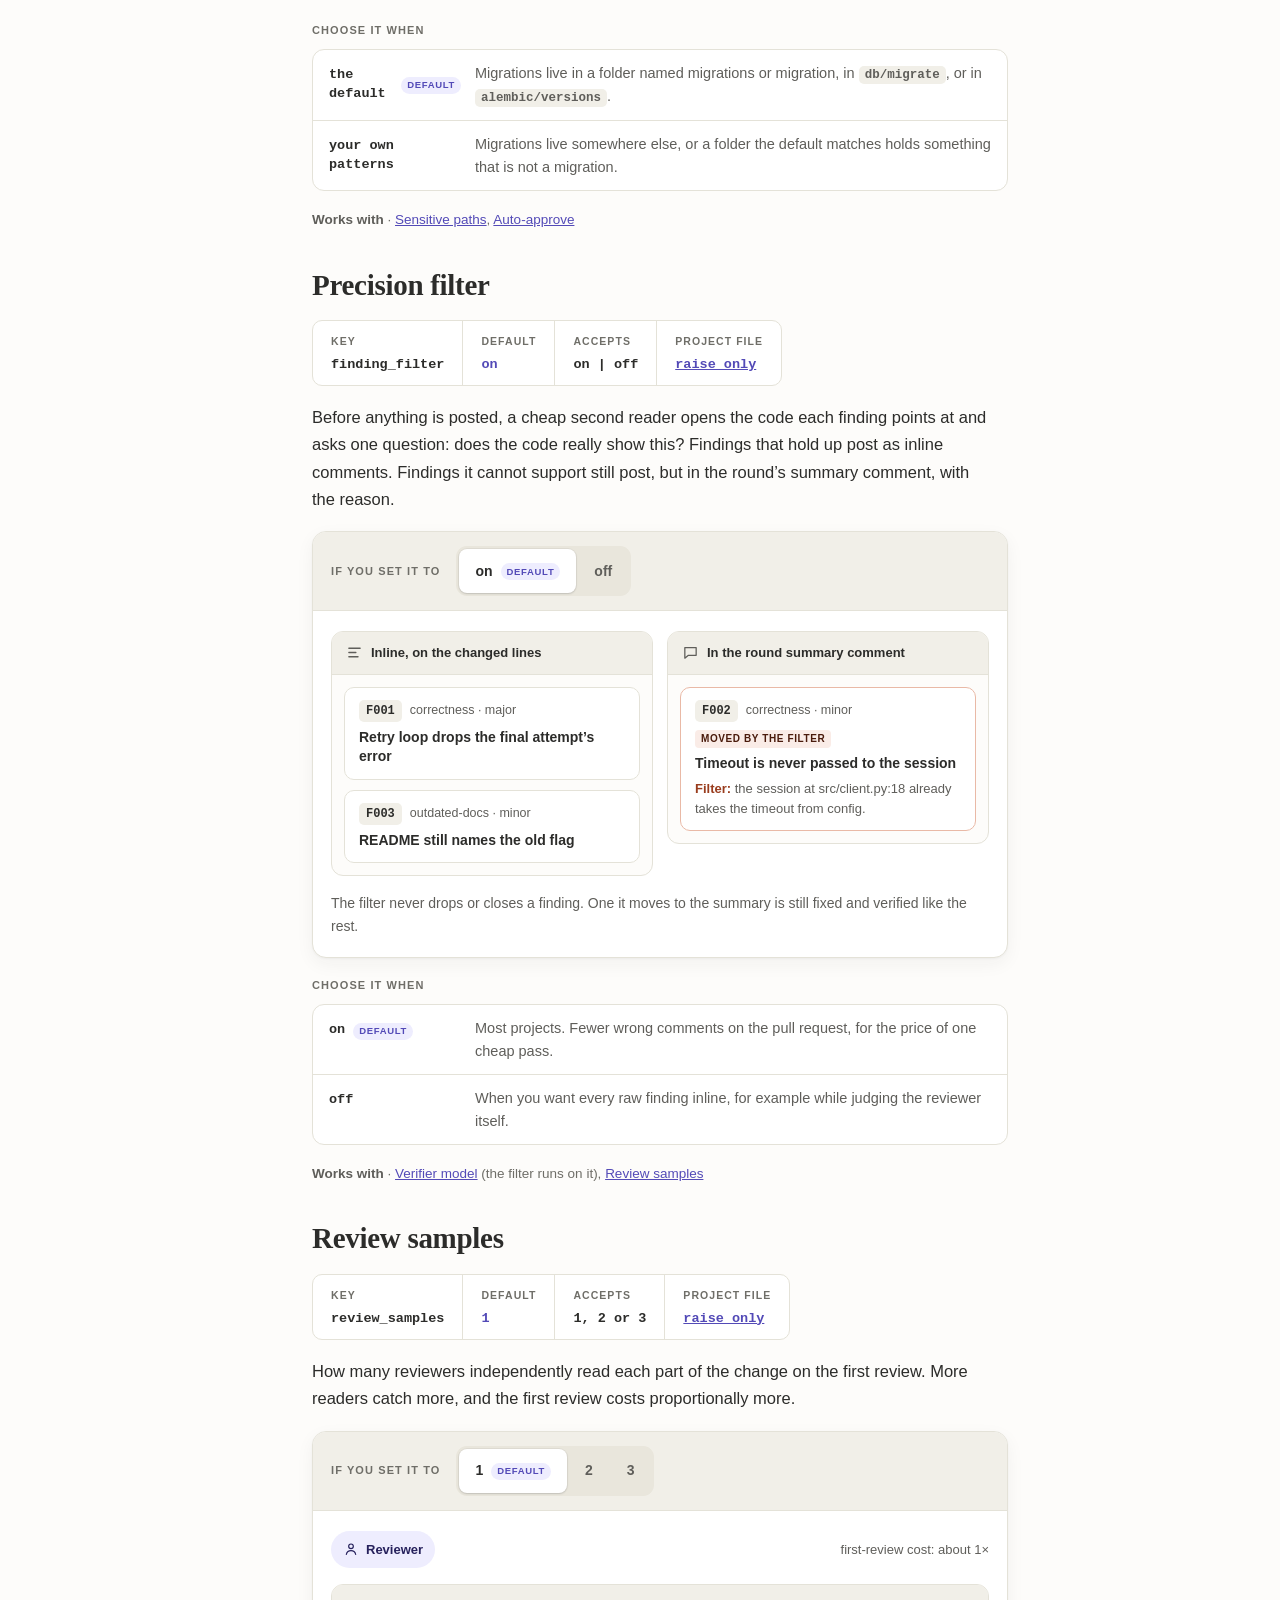
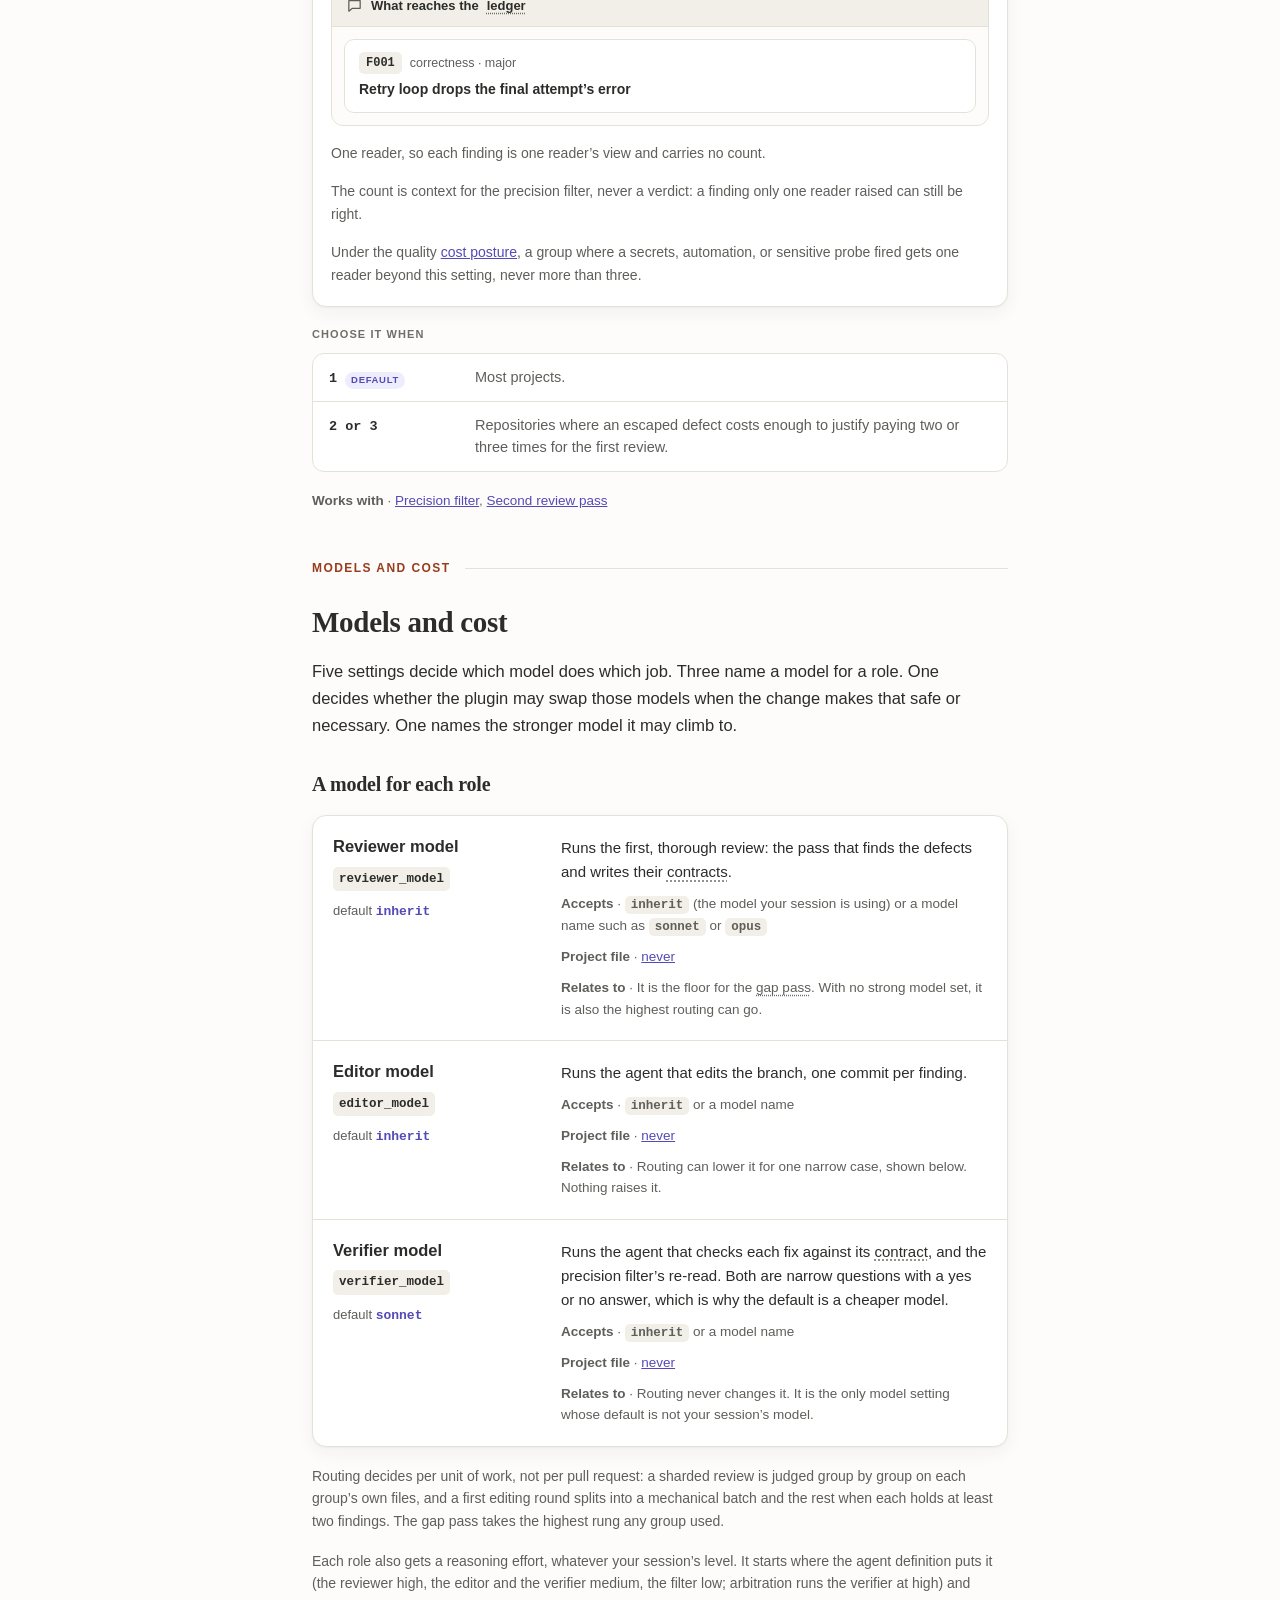
==== commit 851dc8ed: "Pay the mechanical signal once when routing editor effort A mechanical finding took both discounts a" ====
--- a/docs/settings.html
+++ b/docs/settings.html
@@ -142,7 +142,7 @@
 <div><dt>ACCEPTS</dt><dd>on | off</dd></div>
 <div><dt>PROJECT FILE</dt><dd><a href="#where-project">never</a></dd></div>
 </dl>
-<p class="lead">When a run finishes with nothing left open, the pull request is ready to merge. This setting decides whether the plugin merges it or asks you first. A change to <a href="#migration-paths">migration files</a> always asks, and so does a pull request whose author cannot push to the repository, since the review is a model reading what that author wrote.</p>
+<p class="lead">When a run finishes with nothing left open, the pull request is ready to merge. This setting decides whether the plugin merges it or asks you first. A change to <a href="#migration-paths">migration files</a> always asks.</p>
 <div class="unit" data-switch>
 <div class="unit-bar" hidden>
 <span class="kicker">If you set it to</span>
@@ -401,7 +401,7 @@
 <div><dt>ACCEPTS</dt><dd>a shell command</dd></div>
 <div><dt>PROJECT FILE</dt><dd><a href="#where-project">after approval</a></dd></div>
 </dl>
-<p class="lead">The command your project already uses to check itself: its test suite, or tests plus lint. The plugin runs it inside its own copy of the pull request, never in your checkout, and three behaviours depend on it. It runs the pull request's code, so on a pull request whose author cannot push to the repository it runs only once you approve that author for that pull request.</p>
+<p class="lead">The command your project already uses to check itself: its test suite, or tests plus lint. The plugin runs it inside its own copy of the pull request, never in your checkout, and three behaviours depend on it.</p>
 <div class="unit" data-switch>
 <div class="unit-bar" hidden>
 <span class="kicker">For example, set it to</span>
@@ -516,7 +516,7 @@
 <div><dt>PROJECT FILE</dt><dd><a href="#where-project">never</a></dd></div>
 </dl>
 <p class="lead">Some projects keep their rules in files that are not committed: a standards document, a team checklist. Name those files here and every review applies them. Their substance shapes the findings; their file names and wording never appear on the pull request.</p>
-<p class="sub">A pattern is a path relative to your clone. A <code>*</code> stands for any run of characters in a file name, so <code>docs/rules/*.md</code> matches every Markdown file in that folder. A matching file that git tracks is skipped and the review says so: committed files belong to whoever can commit, not to you.</p>
+<p class="sub">A pattern is a path relative to your clone. A <code>*</code> stands for any run of characters in a file name, so <code>docs/rules/*.md</code> matches every Markdown file in that folder.</p>
 <div class="unit" data-switch>
 <div class="unit-bar" hidden>
 <span class="kicker">For example, set it to</span>
@@ -772,7 +772,7 @@
 <div><dt>KEY</dt><dd>review_samples</dd></div>
 <div><dt>DEFAULT</dt><dd class="def">1</dd></div>
 <div><dt>ACCEPTS</dt><dd>1, 2 or 3</dd></div>
-<div><dt>PROJECT FILE</dt><dd><a href="#where-project">raise only, after approval</a></dd></div>
+<div><dt>PROJECT FILE</dt><dd><a href="#where-project">raise only</a></dd></div>
 </dl>
 <p class="lead">How many reviewers independently read each part of the change on the first review. More readers catch more, and the first review costs proportionally more.</p>
 <div class="unit" data-switch>
@@ -1168,8 +1168,7 @@
 <table class="ladder trust">
 <tr><th scope="col">SETTINGS</th><th scope="col">THE SHARED FILE MAY</th><th scope="col">WHY</th></tr>
 <tr><th scope="row">Check command, contract command prefixes</th><td><b>set them after you approve</b></td><td>They run on your machine. The first run that sees them, and every run after they change, shows you the exact commands and asks; an unattended run goes without them.</td></tr>
-<tr><th scope="row">Review samples</th><td><b>raise it after you approve</b></td><td>Each sample is another full reviewer pass on your bill. A raise above what your own settings give is asked about together with the commands, the same way; an unattended run keeps your value.</td></tr>
-<tr><th scope="row">Second review pass, precision filter, cost posture, CI checks, CI fix rounds, CI wait budget, review repairs</th><td><b>raise them only</b></td><td>A project may ask for more care than your default. Only you can ask for less, in your local file or on the run.</td></tr>
+<tr><th scope="row">Second review pass, precision filter, cost posture, review samples, CI checks, CI fix rounds, CI wait budget, review repairs</th><td><b>raise them only</b></td><td>A project may ask for more care than your default. Only you can ask for less, in your local file or on the run.</td></tr>
 <tr><th scope="row">Merge method</th><td><b>set it</b></td><td>The shape of the history is the team&#8217;s choice, and nothing runs because of it. Your local file still outranks it, and the run refuses a method the repository does not allow.</td></tr>
 <tr><th scope="row">Sensitive paths, migration paths</th><td><b>add to yours</b></td><td>Its patterns join your own list; it can never remove one.</td></tr>
 <tr><th scope="row">Auto-approve, self-started reviews, base sync, the three role models, model routing, strong model, ledgers kept, local standards files</th><td><b>never</b></td><td>A repository must not merge its own pull requests, start reviews on your behalf, rewrite your branch, choose models on your bill, or point the review at untracked files in your clone, such as secrets.</td></tr>
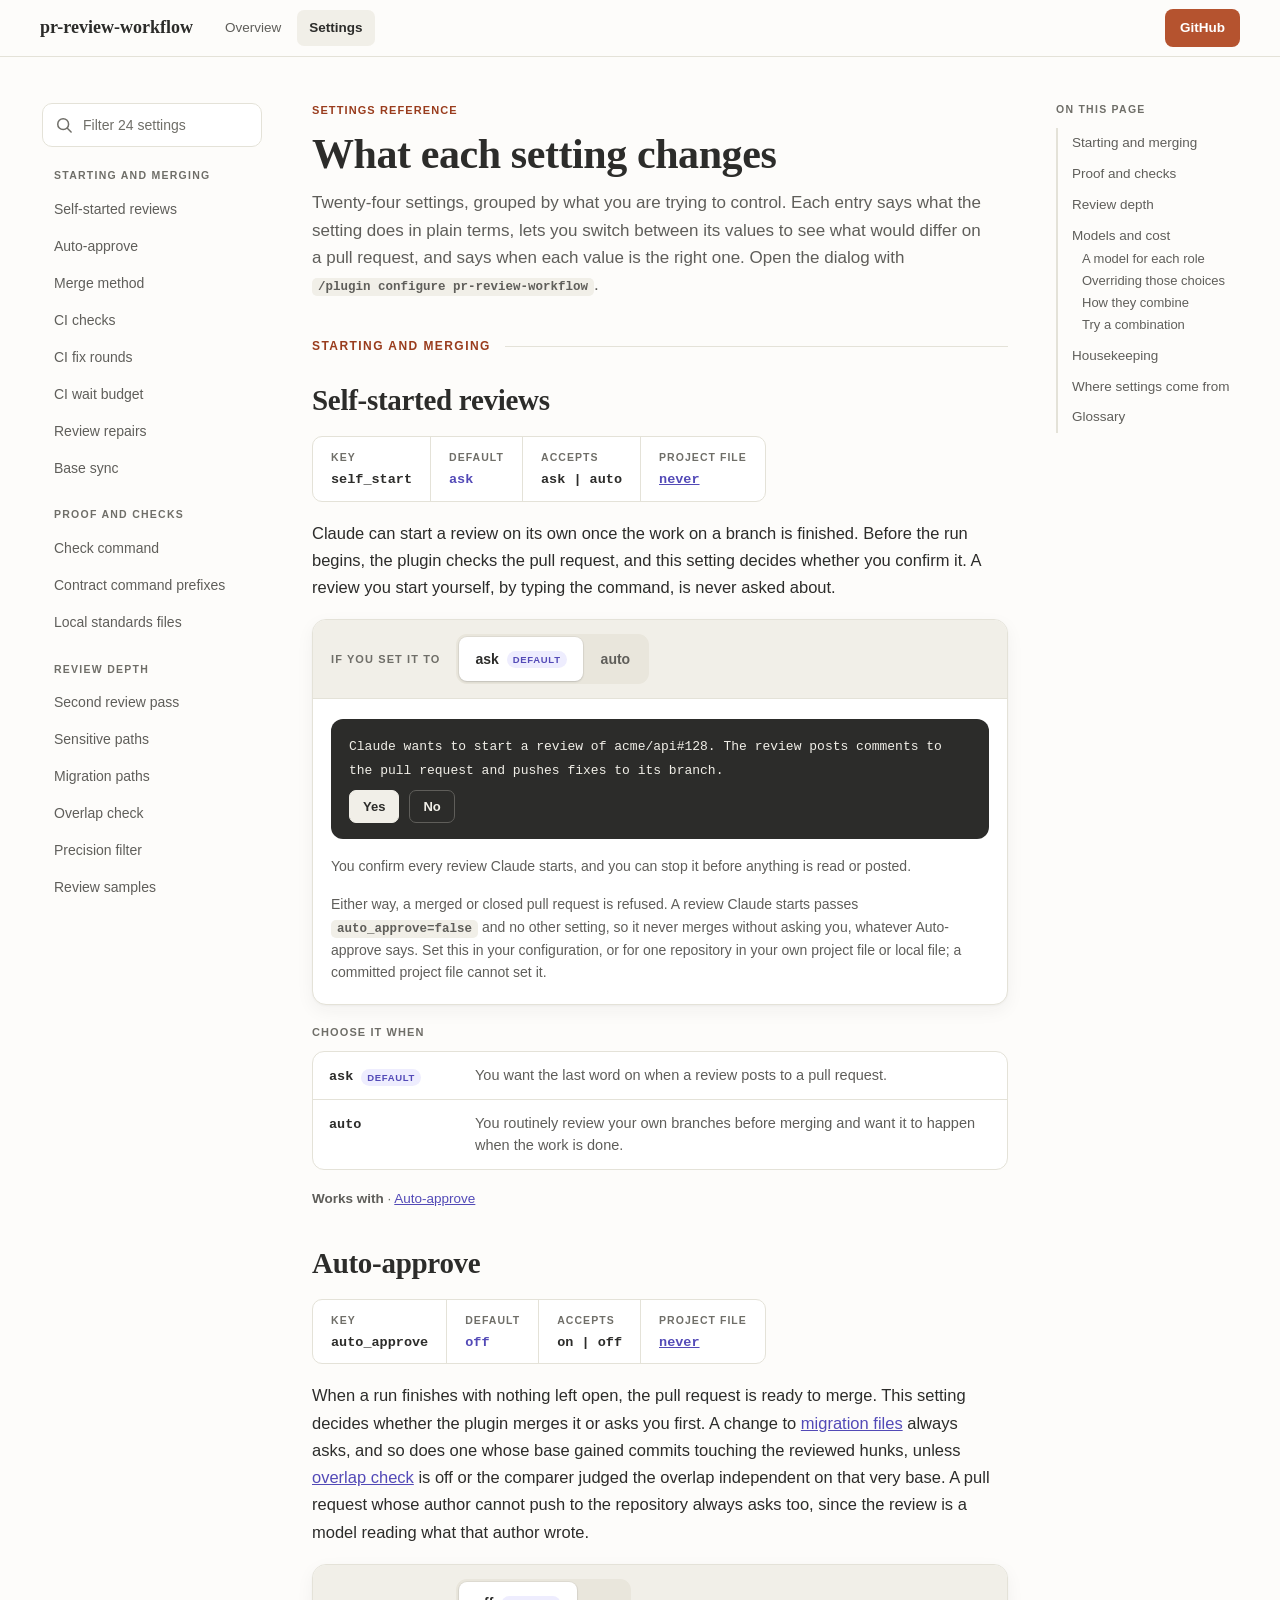
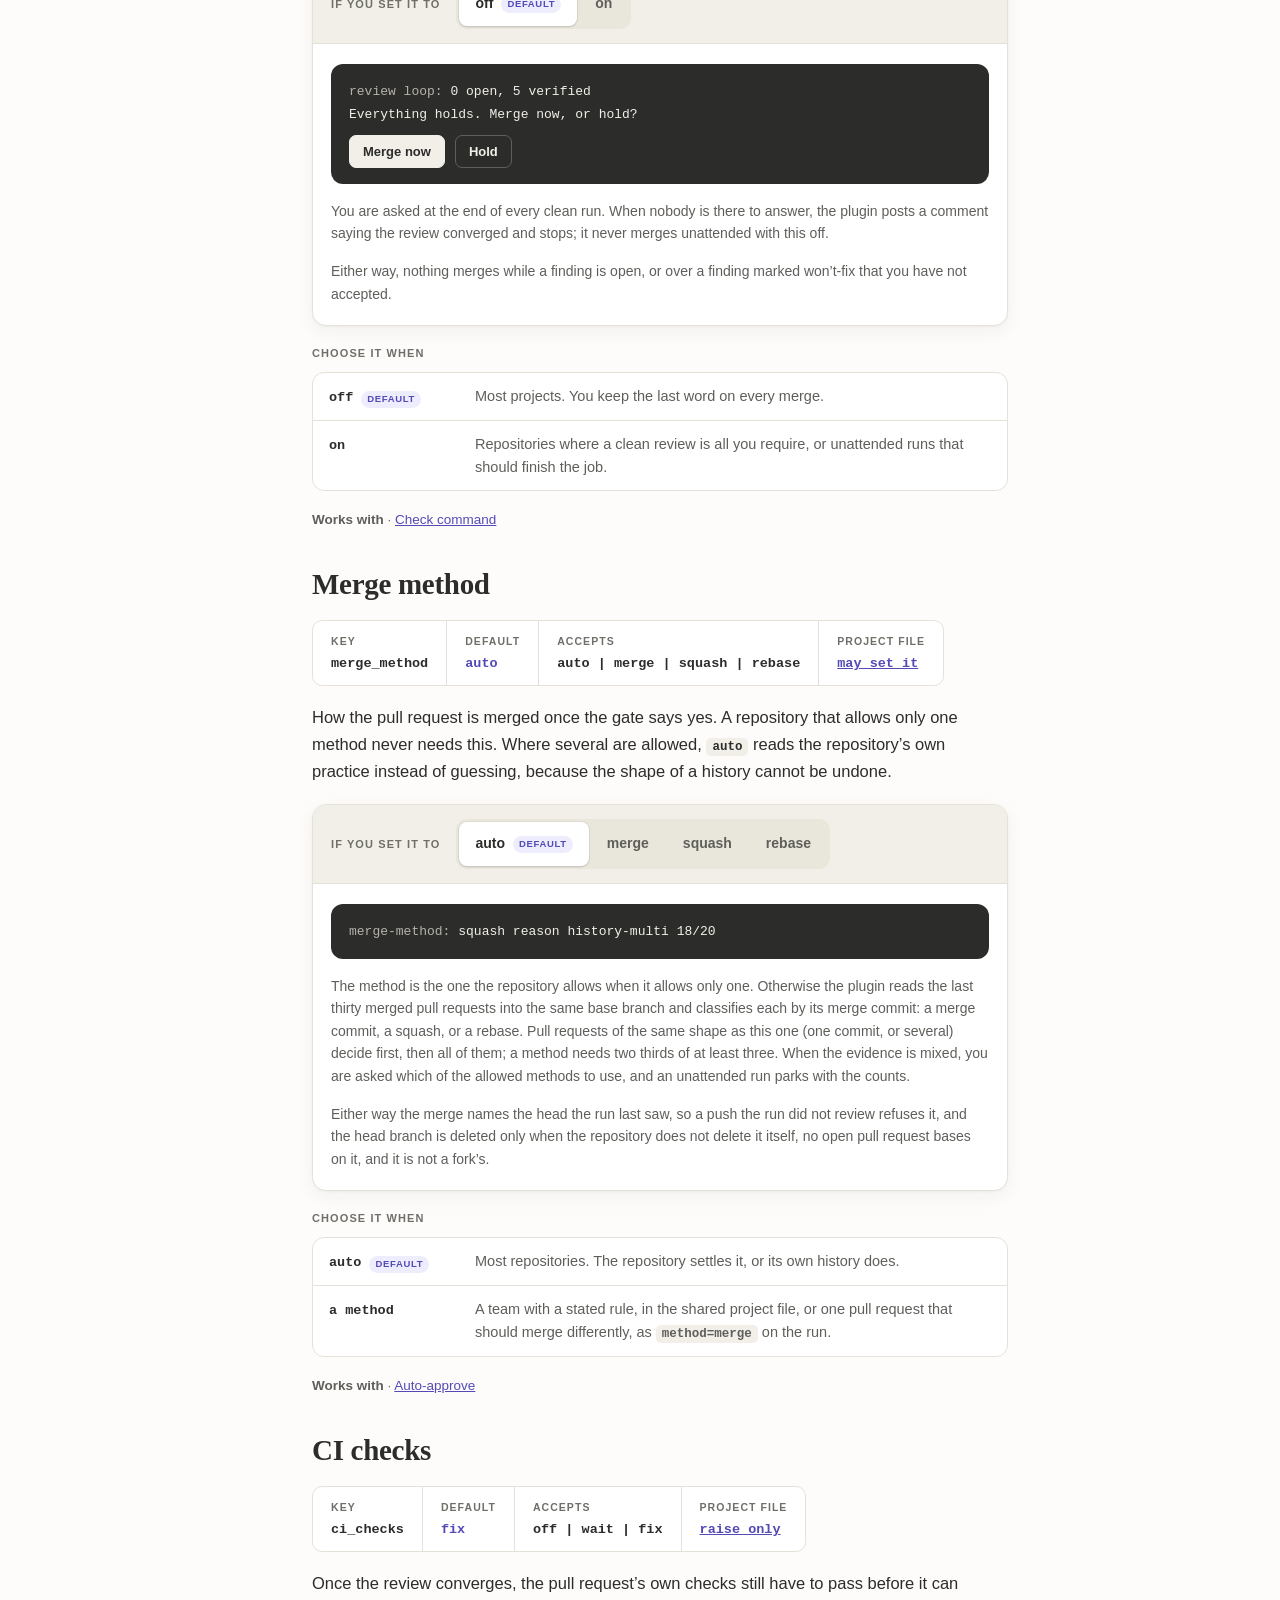
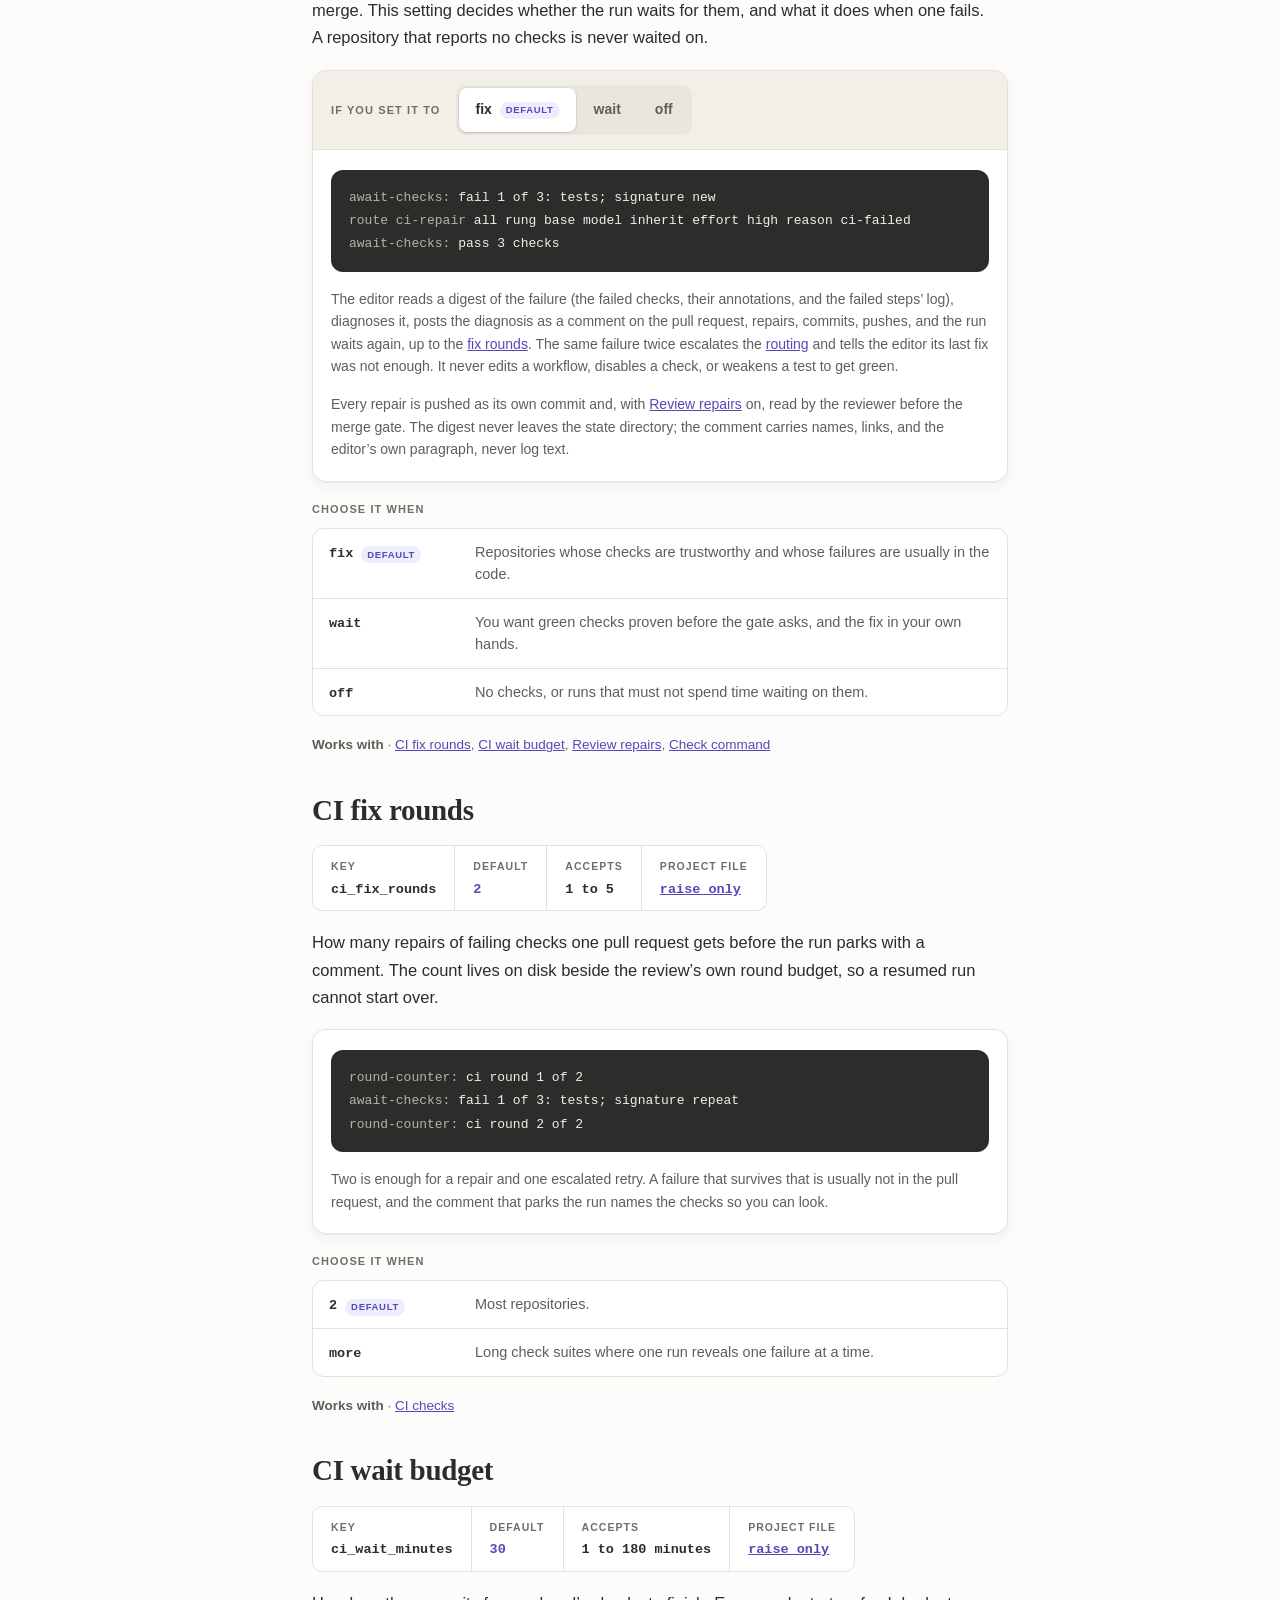
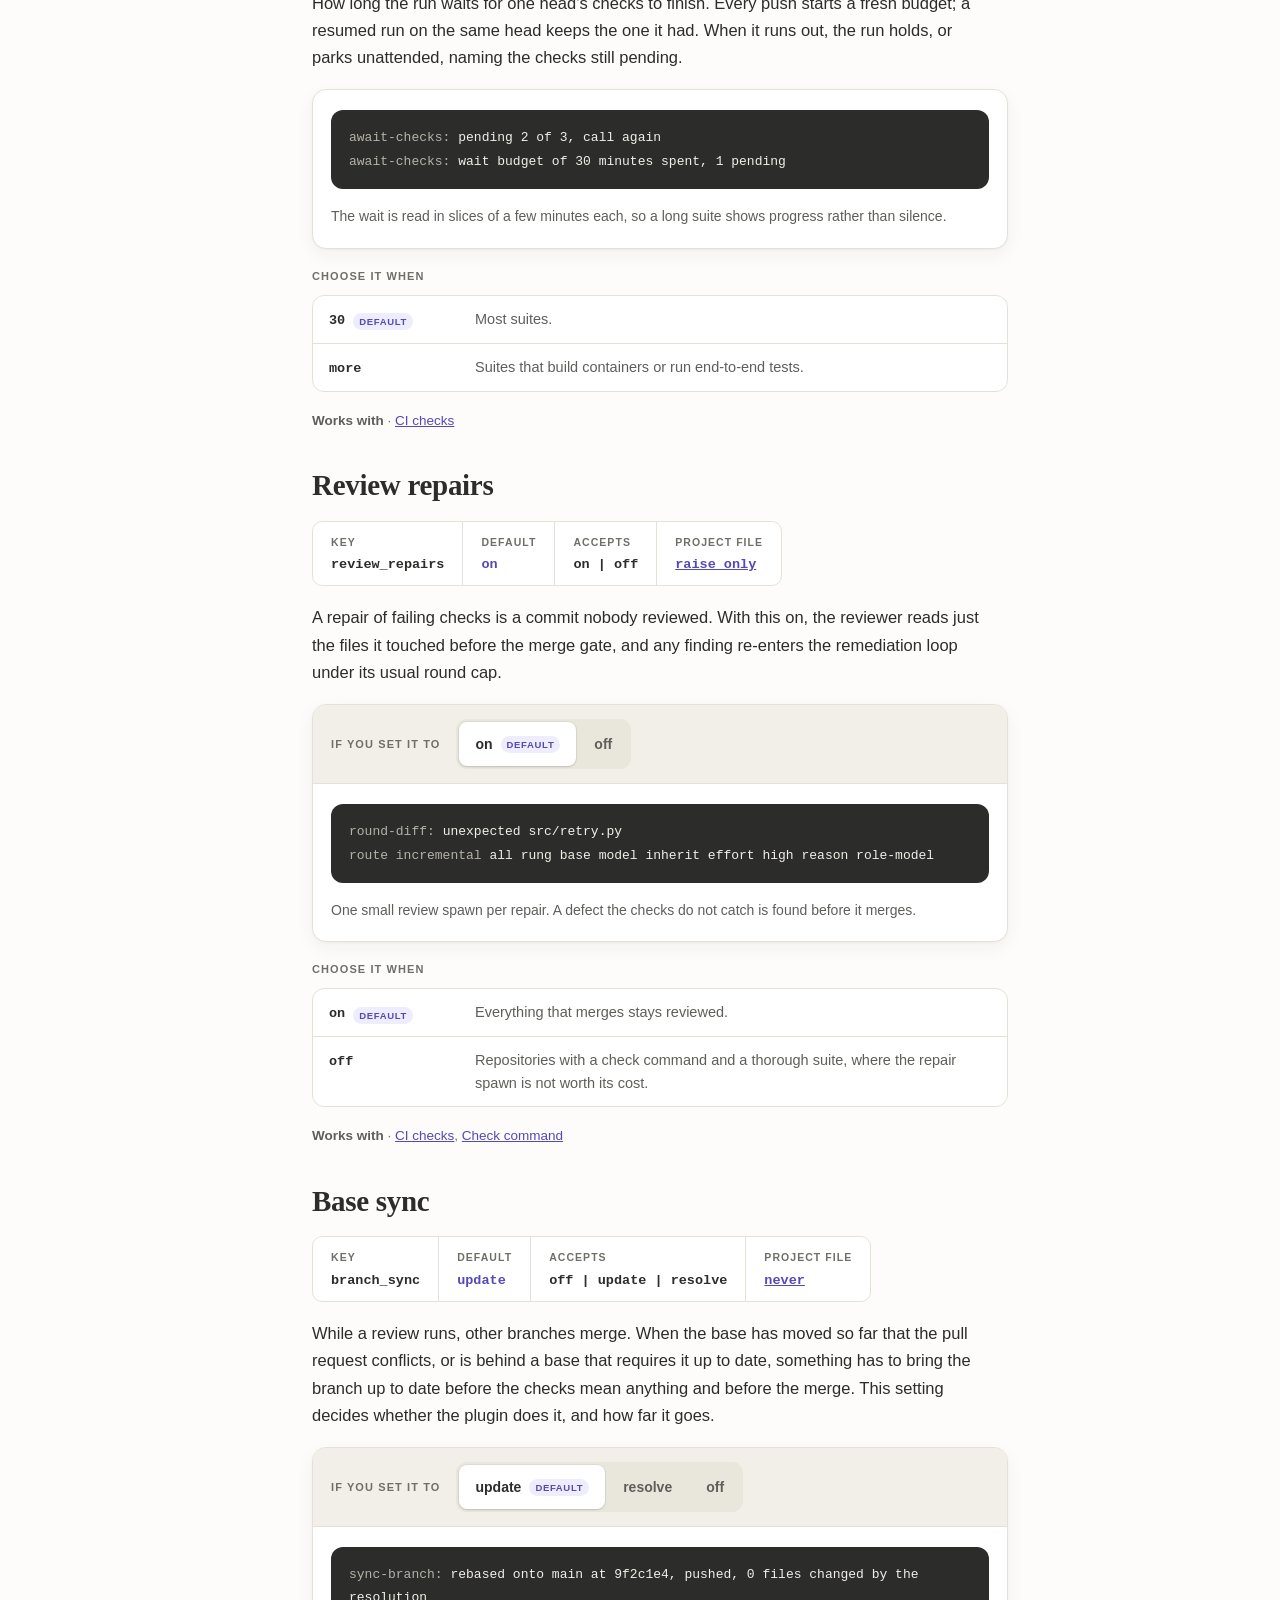
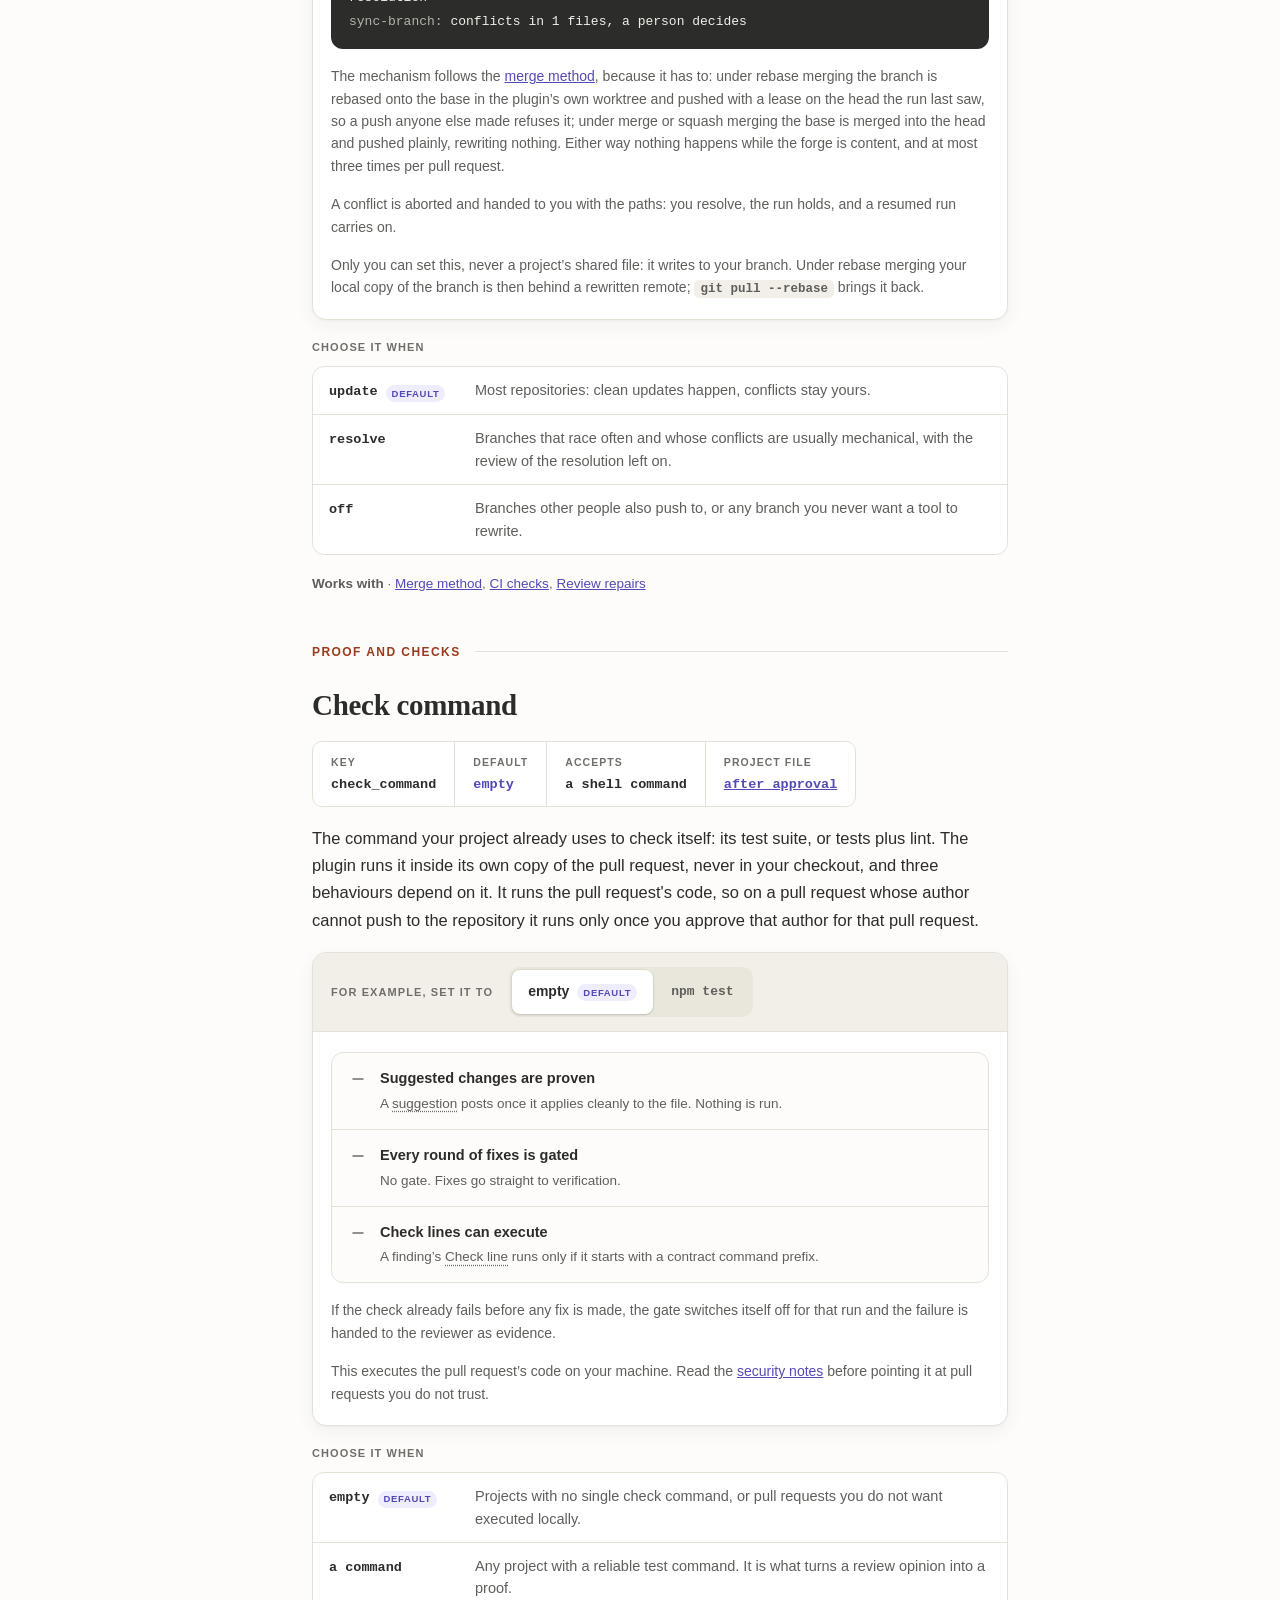
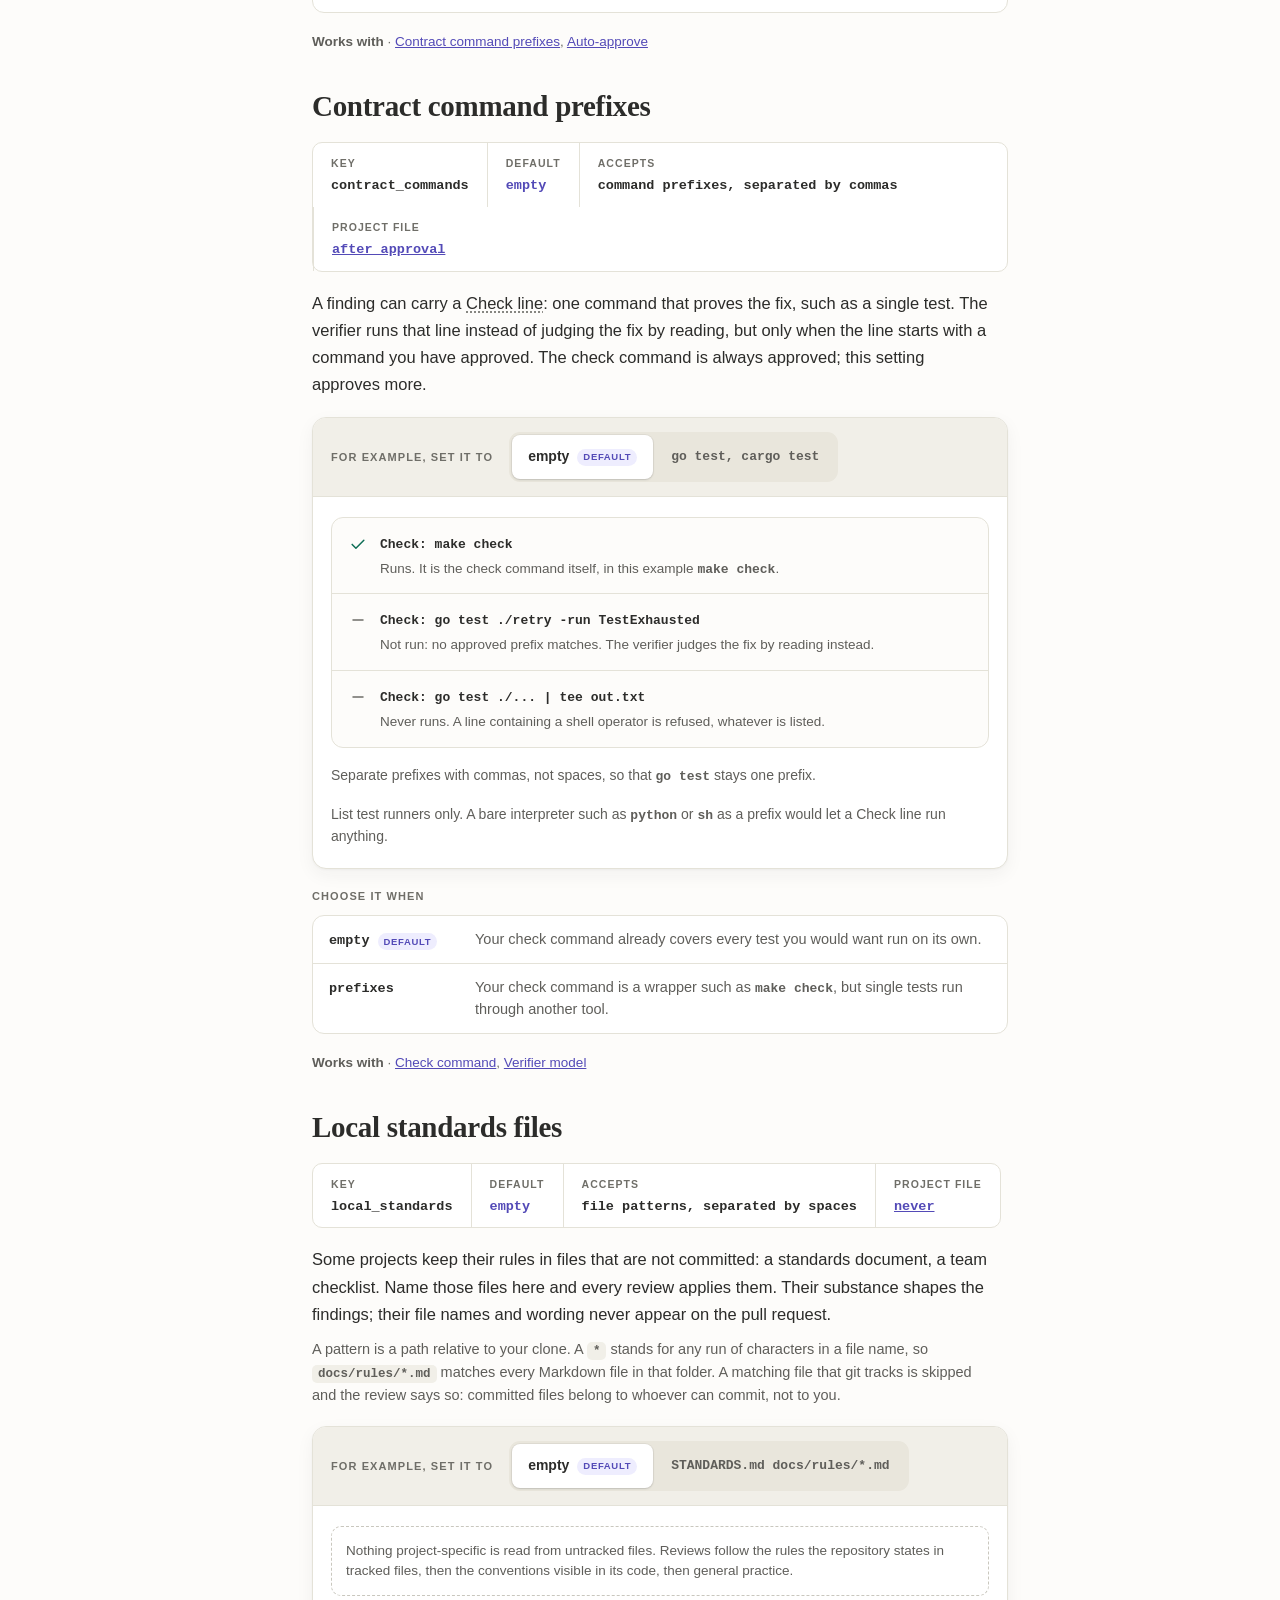
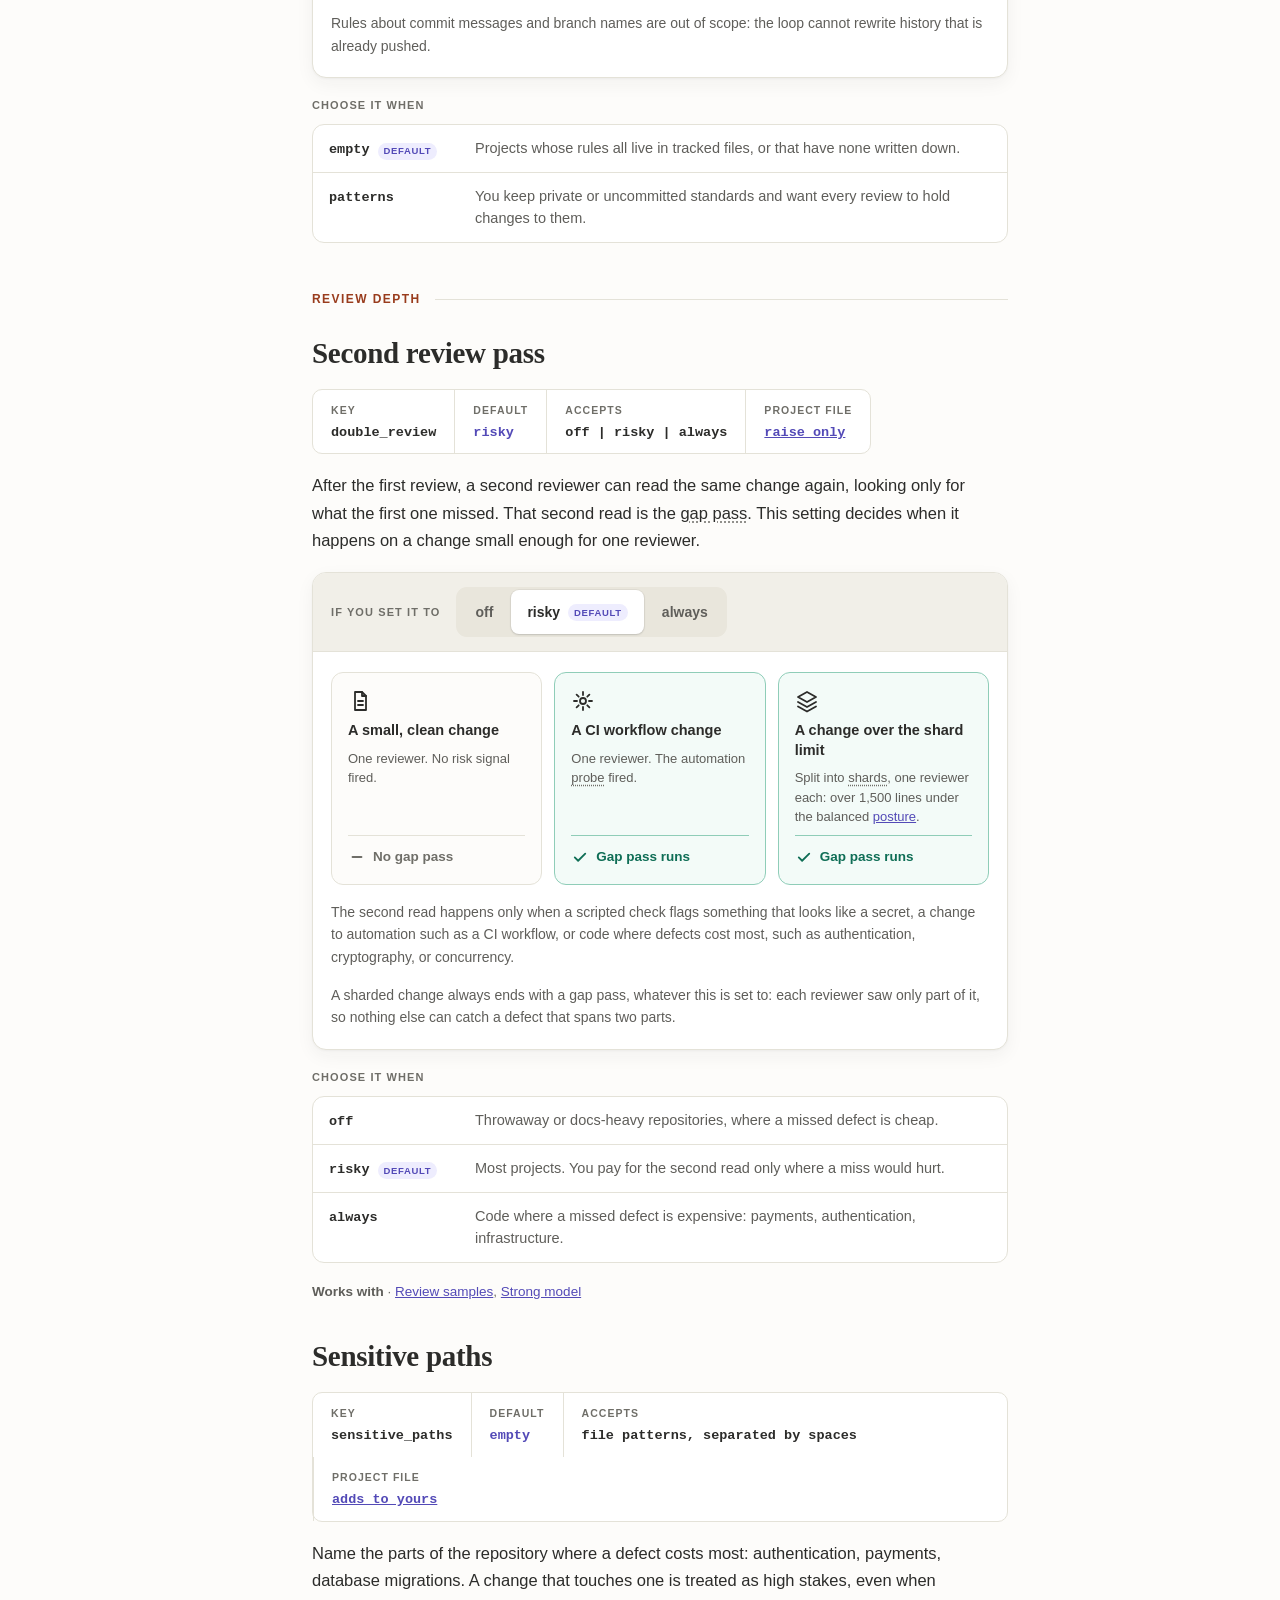
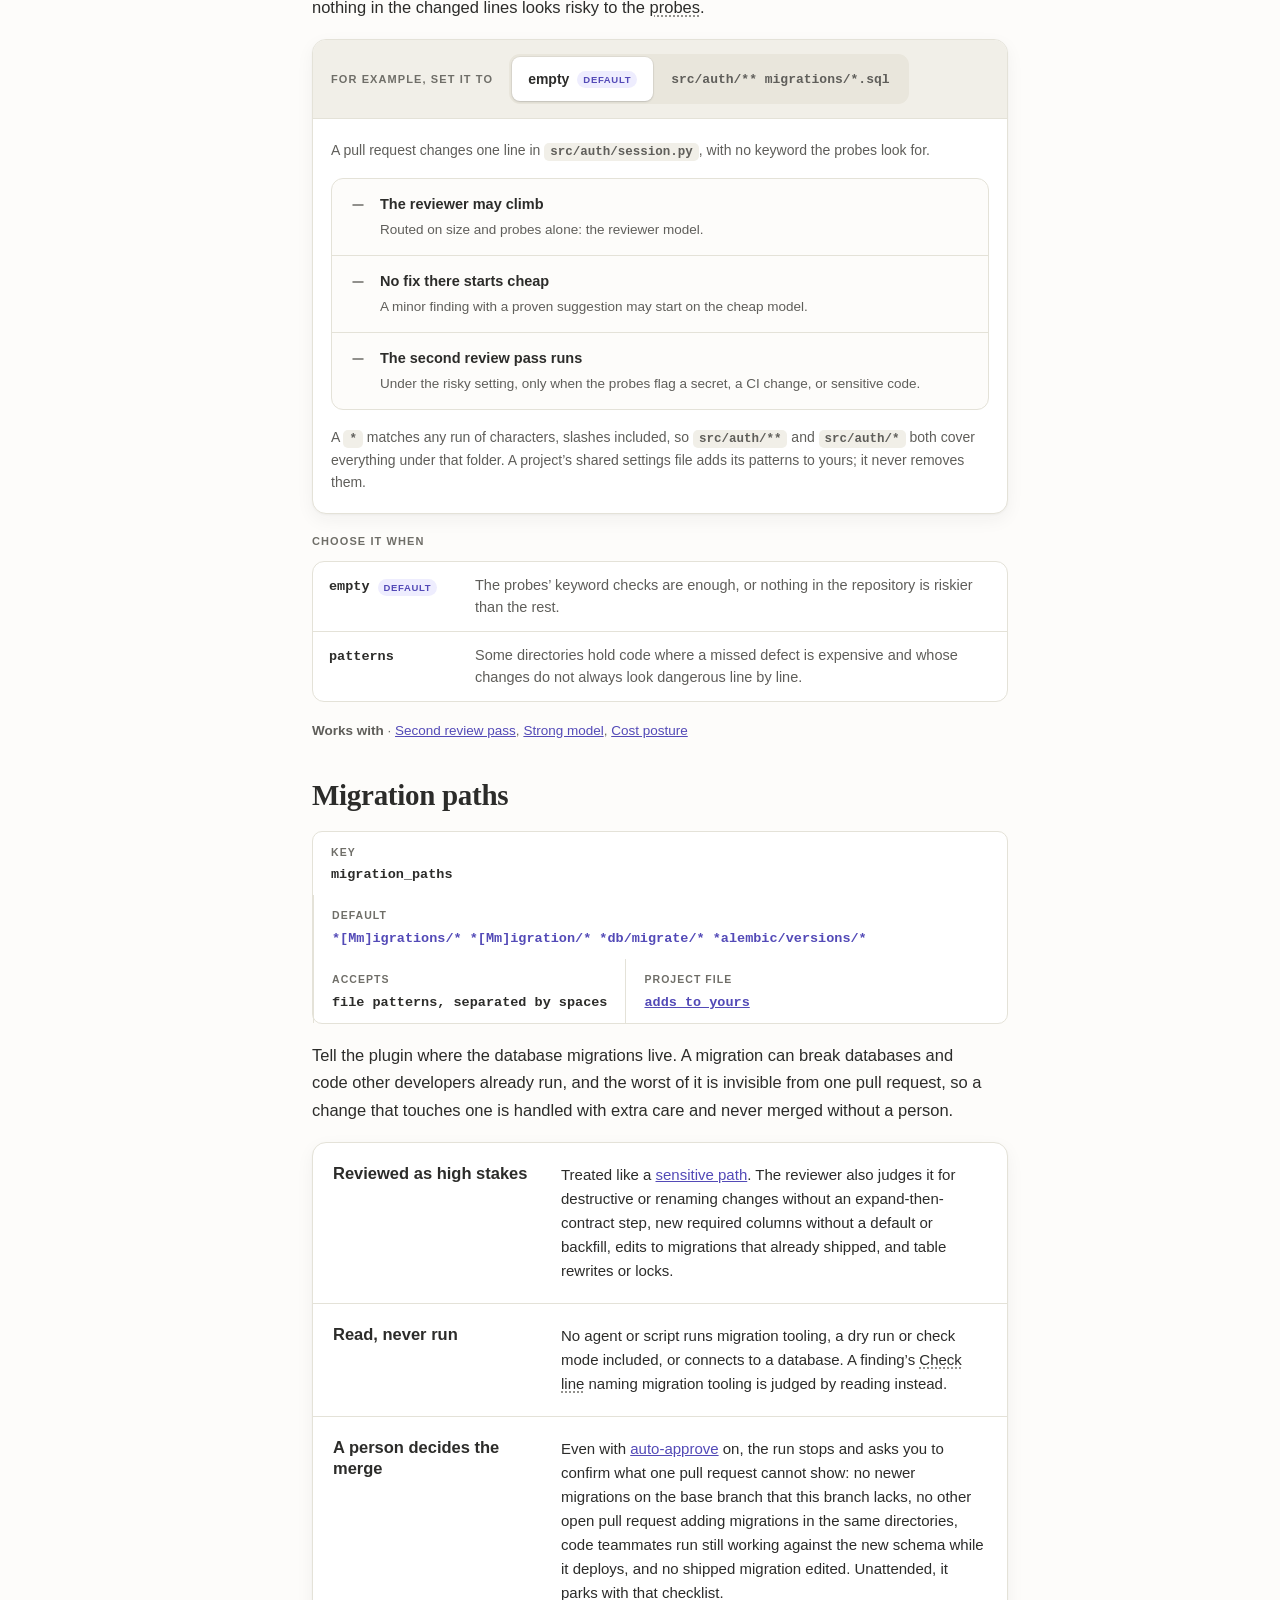
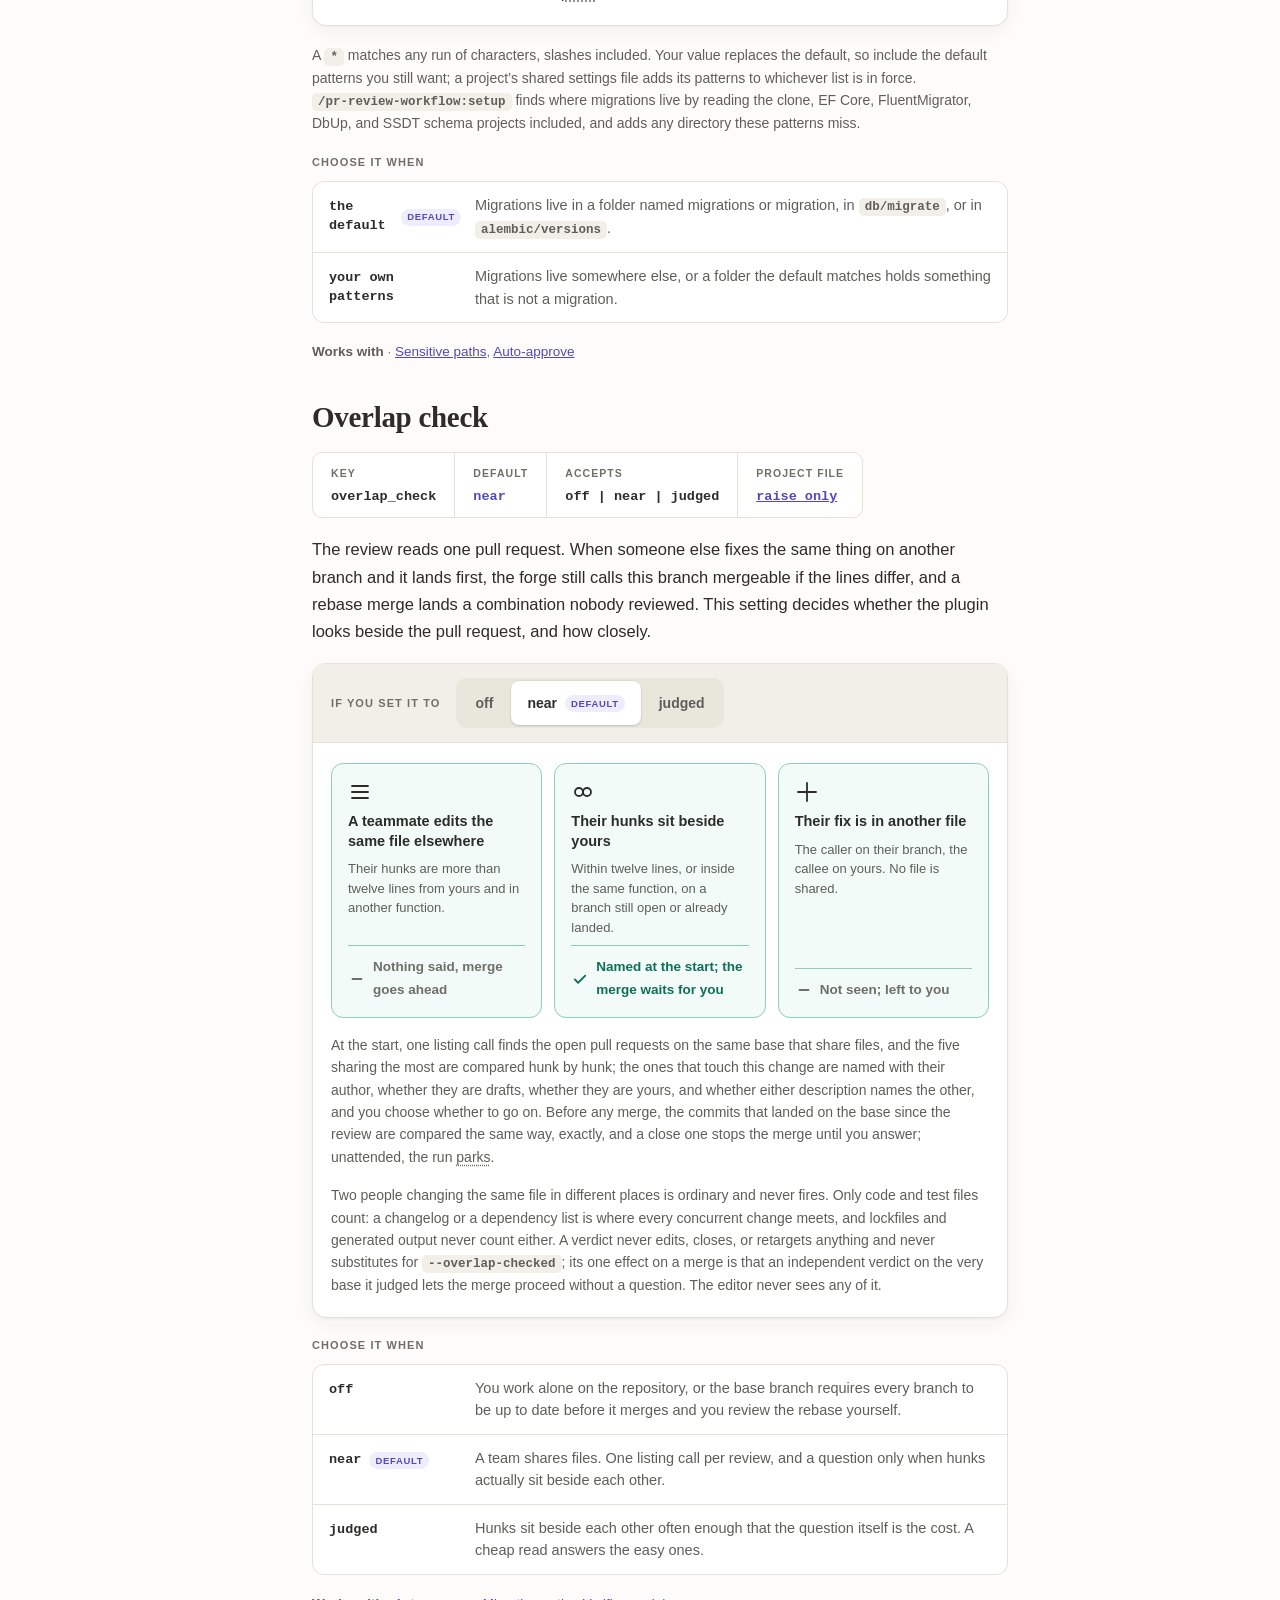
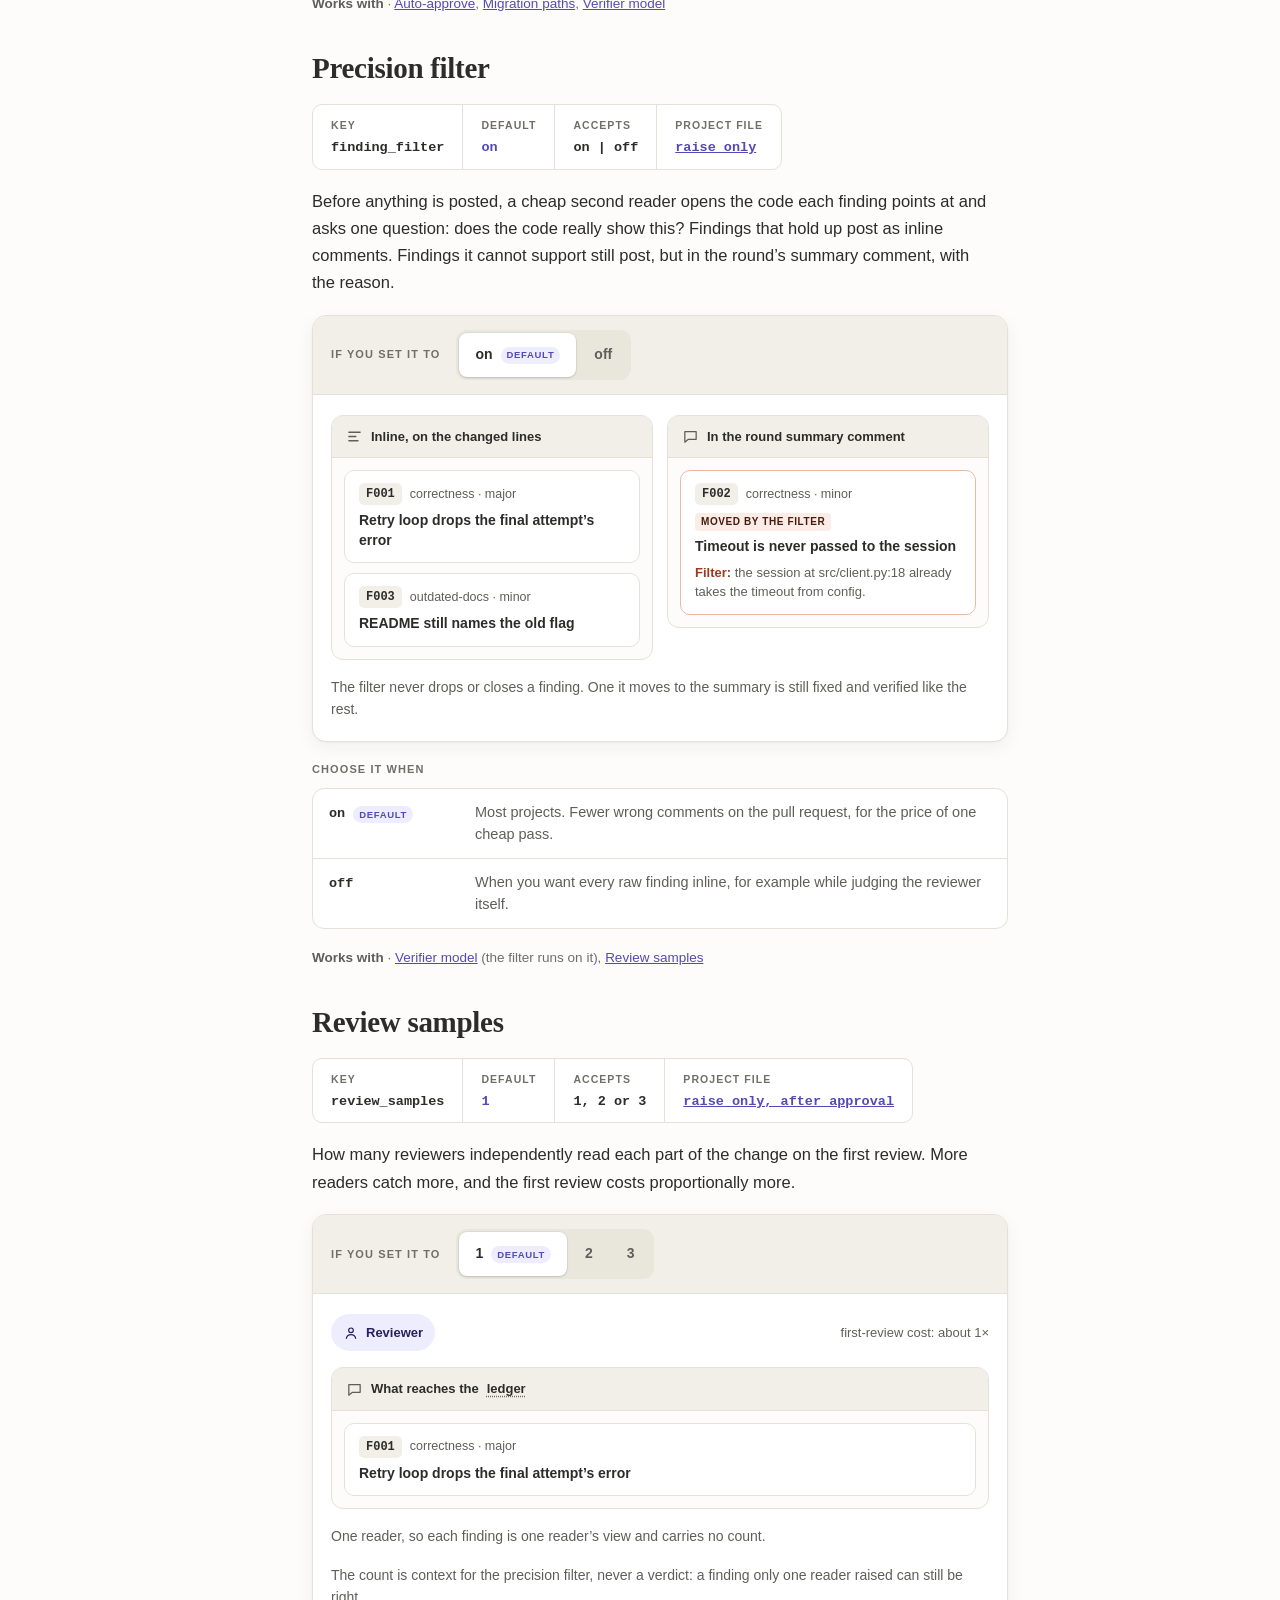
==== commit f10750ba: "Record each editor fix as it lands A batch of sixteen findings spent the editor's 80 turns on bookke" ====
--- a/docs/settings.html
+++ b/docs/settings.html
@@ -40,7 +40,7 @@
 <div class="find">
 <svg class="ic" width="20" height="20" viewBox="0 0 24 24" aria-hidden="true"><circle cx="11" cy="11" r="6.5"/><path d="M16 16l4.5 4.5"/></svg>
 <label class="sr" for="filter">Filter settings</label>
-<input id="filter" type="search" placeholder="Filter 23 settings" autocomplete="off">
+<input id="filter" type="search" placeholder="Filter 24 settings" autocomplete="off">
 </div>
 <p class="nomatch" id="filter-none" hidden>No setting matches.</p>
 <div class="side-group">
@@ -65,6 +65,7 @@
 <a href="#double-review" data-words="double_review gap pass">Second review pass</a>
 <a href="#sensitive-paths" data-words="sensitive_paths auth payments risky">Sensitive paths</a>
 <a href="#migration-paths" data-words="migration_paths database schema migrations">Migration paths</a>
+<a href="#overlap-check" data-words="overlap_check overlap duplicate drift base moved other pull requests comparer">Overlap check</a>
 <a href="#finding-filter" data-words="finding_filter demote summary">Precision filter</a>
 <a href="#review-samples" data-words="review_samples support cost">Review samples</a>
 </div>
@@ -93,7 +94,7 @@
 <div class="intro">
 <div class="kicker">Settings reference</div>
 <h1 class="display">What each setting changes</h1>
-<p>Twenty-three settings, grouped by what you are trying to control. Each entry says what the setting does in plain terms, lets you switch between its values to see what would differ on a pull request, and says when each value is the right one. Open the dialog with <code>/plugin configure pr-review-workflow</code>.</p>
+<p>Twenty-four settings, grouped by what you are trying to control. Each entry says what the setting does in plain terms, lets you switch between its values to see what would differ on a pull request, and says when each value is the right one. Open the dialog with <code>/plugin configure pr-review-workflow</code>.</p>
 </div>
 
 <div id="merging">
@@ -142,7 +143,7 @@
 <div><dt>ACCEPTS</dt><dd>on | off</dd></div>
 <div><dt>PROJECT FILE</dt><dd><a href="#where-project">never</a></dd></div>
 </dl>
-<p class="lead">When a run finishes with nothing left open, the pull request is ready to merge. This setting decides whether the plugin merges it or asks you first. A change to <a href="#migration-paths">migration files</a> always asks.</p>
+<p class="lead">When a run finishes with nothing left open, the pull request is ready to merge. This setting decides whether the plugin merges it or asks you first. A change to <a href="#migration-paths">migration files</a> always asks, and so does one whose base gained commits touching the reviewed hunks, unless <a href="#overlap-check">overlap check</a> is off or the comparer judged the overlap independent on that very base. A pull request whose author cannot push to the repository always asks too, since the review is a model reading what that author wrote.</p>
 <div class="unit" data-switch>
 <div class="unit-bar" hidden>
 <span class="kicker">If you set it to</span>
@@ -158,7 +159,7 @@
 <div data-show="on" hidden><span class="dim">merge-pr:</span> Paxton-Meny/api#128 <span class="ok">merged by rebase, branch deleted</span></div>
 </div>
 <p class="note" data-show="off">You are asked at the end of every clean run. When nobody is there to answer, the plugin posts a comment saying the review converged and stops; it never merges unattended with this off.</p>
-<p class="note" data-show="on" hidden>The pull request merges as soon as the loop is clean, whether or not anyone is watching, unless Claude started the review on its own.</p>
+<p class="note" data-show="on" hidden>The pull request merges as soon as the loop is clean, whether or not anyone is watching, unless Claude started the review on its own, the change touches migrations, or commits landed on the base touch the reviewed hunks (see <a href="#overlap-check">overlap check</a>).</p>
 <p class="note">Either way, nothing merges while a finding is open, or over a finding marked won&#8217;t-fix that you have not accepted.</p>
 </div>
 </div>
@@ -401,7 +402,7 @@
 <div><dt>ACCEPTS</dt><dd>a shell command</dd></div>
 <div><dt>PROJECT FILE</dt><dd><a href="#where-project">after approval</a></dd></div>
 </dl>
-<p class="lead">The command your project already uses to check itself: its test suite, or tests plus lint. The plugin runs it inside its own copy of the pull request, never in your checkout, and three behaviours depend on it.</p>
+<p class="lead">The command your project already uses to check itself: its test suite, or tests plus lint. The plugin runs it inside its own copy of the pull request, never in your checkout, and three behaviours depend on it. It runs the pull request's code, so on a pull request whose author cannot push to the repository it runs only once you approve that author for that pull request.</p>
 <div class="unit" data-switch>
 <div class="unit-bar" hidden>
 <span class="kicker">For example, set it to</span>
@@ -516,7 +517,7 @@
 <div><dt>PROJECT FILE</dt><dd><a href="#where-project">never</a></dd></div>
 </dl>
 <p class="lead">Some projects keep their rules in files that are not committed: a standards document, a team checklist. Name those files here and every review applies them. Their substance shapes the findings; their file names and wording never appear on the pull request.</p>
-<p class="sub">A pattern is a path relative to your clone. A <code>*</code> stands for any run of characters in a file name, so <code>docs/rules/*.md</code> matches every Markdown file in that folder.</p>
+<p class="sub">A pattern is a path relative to your clone. A <code>*</code> stands for any run of characters in a file name, so <code>docs/rules/*.md</code> matches every Markdown file in that folder. A matching file that git tracks is skipped and the review says so: committed files belong to whoever can commit, not to you.</p>
 <div class="unit" data-switch>
 <div class="unit-bar" hidden>
 <span class="kicker">For example, set it to</span>
@@ -706,6 +707,70 @@
 <p class="works"><b>Works with</b> &#183; <a href="#sensitive-paths">Sensitive paths</a>, <a href="#auto-approve">Auto-approve</a></p>
 </section>
 
+<section class="entry" id="overlap-check" data-key="overlap_check" data-project="raise" data-default="near" data-options="off near judged">
+<h3 class="display">Overlap check</h3>
+<dl class="spec">
+<div><dt>KEY</dt><dd>overlap_check</dd></div>
+<div><dt>DEFAULT</dt><dd class="def">near</dd></div>
+<div><dt>ACCEPTS</dt><dd>off | near | judged</dd></div>
+<div><dt>PROJECT FILE</dt><dd><a href="#where-project">raise only</a></dd></div>
+</dl>
+<p class="lead">The review reads one pull request. When someone else fixes the same thing on another branch and it lands first, the forge still calls this branch mergeable if the lines differ, and a rebase merge lands a combination nobody reviewed. This setting decides whether the plugin looks beside the pull request, and how closely.</p>
+<div class="unit" data-switch>
+<div class="unit-bar" hidden>
+<span class="kicker">If you set it to</span>
+<div class="seg" role="group" aria-label="Overlap check value">
+<button type="button" data-set="off" aria-pressed="false">off</button>
+<button type="button" data-set="near" aria-pressed="true">near <span class="badge">DEFAULT</span></button>
+<button type="button" data-set="judged" aria-pressed="false">judged</button>
+</div>
+</div>
+<div class="unit-body">
+<div class="grid3">
+<div class="tile is-on" data-on="off near judged">
+<svg class="ic" width="24" height="24" viewBox="0 0 24 24" aria-hidden="true"><path d="M4 6h16M4 12h16M4 18h16"/></svg>
+<div class="tile-t">A teammate edits the same file elsewhere</div>
+<div class="tile-s">Their hunks are more than twelve lines from yours and in another function.</div>
+<div class="tile-r">
+<div class="no" data-show="off near judged"><svg class="ic" width="18" height="18" viewBox="0 0 24 24" aria-hidden="true"><path d="M6 12h12"/></svg>Nothing said, merge goes ahead</div>
+</div>
+</div>
+<div class="tile is-on" data-on="near judged">
+<svg class="ic" width="24" height="24" viewBox="0 0 24 24" aria-hidden="true"><circle cx="8" cy="12" r="4"/><circle cx="16" cy="12" r="4"/></svg>
+<div class="tile-t">Their hunks sit beside yours</div>
+<div class="tile-s">Within twelve lines, or inside the same function, on a branch still open or already landed.</div>
+<div class="tile-r">
+<div class="no" data-show="off" hidden><svg class="ic" width="18" height="18" viewBox="0 0 24 24" aria-hidden="true"><path d="M6 12h12"/></svg>Nothing said</div>
+<div class="yes" data-show="near"><svg class="ic" width="18" height="18" viewBox="0 0 24 24" aria-hidden="true"><path d="M5 12.5l4.5 4.5L19 7.5"/></svg>Named at the start; the merge waits for you</div>
+<div class="yes" data-show="judged" hidden><svg class="ic" width="18" height="18" viewBox="0 0 24 24" aria-hidden="true"><path d="M5 12.5l4.5 4.5L19 7.5"/></svg>Read by the comparer first; independent merges, the rest wait for you</div>
+</div>
+</div>
+<div class="tile is-on" data-on="off near judged">
+<svg class="ic" width="24" height="24" viewBox="0 0 24 24" aria-hidden="true"><path d="M12 3v18M3 12h18"/></svg>
+<div class="tile-t">Their fix is in another file</div>
+<div class="tile-s">The caller on their branch, the callee on yours. No file is shared.</div>
+<div class="tile-r">
+<div class="no" data-show="off near judged"><svg class="ic" width="18" height="18" viewBox="0 0 24 24" aria-hidden="true"><path d="M6 12h12"/></svg>Not seen; left to you</div>
+</div>
+</div>
+</div>
+<p class="note" data-show="off" hidden>No open pull request is listed and nothing that landed on the base is compared. The merge relies on the forge alone, which only refuses when the same lines conflict.</p>
+<p class="note" data-show="near">At the start, one listing call finds the open pull requests on the same base that share files, and the five sharing the most are compared hunk by hunk; the ones that touch this change are named with their author, whether they are drafts, whether they are yours, and whether either description names the other, and you choose whether to go on. Before any merge, the commits that landed on the base since the review are compared the same way, exactly, and a close one stops the merge until you answer; unattended, the run <a class="term" href="#g-park">parks</a>.</p>
+<p class="note" data-show="judged" hidden>Everything under near, plus one cheap agent, the comparer, reads the two sets of hunks before you are asked and says whether they are independent, complementary, duplicate, or contradictory. An independent verdict lets the merge go ahead on its own; any other verdict reaches you with its one-sentence reason. A verdict stands only for the base it judged, and never decides anything by itself.</p>
+<p class="note">Two people changing the same file in different places is ordinary and never fires. Only code and test files count: a changelog or a dependency list is where every concurrent change meets, and lockfiles and generated output never count either. A verdict never edits, closes, or retargets anything and never substitutes for <code>--overlap-checked</code>; its one effect on a merge is that an independent verdict on the very base it judged lets the merge proceed without a question. The editor never sees any of it.</p>
+</div>
+</div>
+<div class="choose">
+<div class="kicker">Choose it when</div>
+<dl class="choose-l">
+<div><dt>off</dt><dd>You work alone on the repository, or the base branch requires every branch to be up to date before it merges and you review the rebase yourself.</dd></div>
+<div><dt>near <span class="badge">DEFAULT</span></dt><dd>A team shares files. One listing call per review, and a question only when hunks actually sit beside each other.</dd></div>
+<div><dt>judged</dt><dd>Hunks sit beside each other often enough that the question itself is the cost. A cheap read answers the easy ones.</dd></div>
+</dl>
+</div>
+<p class="works"><b>Works with</b> &#183; <a href="#auto-approve">Auto-approve</a>, <a href="#migration-paths">Migration paths</a>, <a href="#verifier-model">Verifier model</a></p>
+</section>
+
 <section class="entry" id="finding-filter" data-key="finding_filter" data-project="raise" data-default="true">
 <h3 class="display">Precision filter</h3>
 <dl class="spec">
@@ -772,7 +837,7 @@
 <div><dt>KEY</dt><dd>review_samples</dd></div>
 <div><dt>DEFAULT</dt><dd class="def">1</dd></div>
 <div><dt>ACCEPTS</dt><dd>1, 2 or 3</dd></div>
-<div><dt>PROJECT FILE</dt><dd><a href="#where-project">raise only</a></dd></div>
+<div><dt>PROJECT FILE</dt><dd><a href="#where-project">raise only, after approval</a></dd></div>
 </dl>
 <p class="lead">How many reviewers independently read each part of the change on the first review. More readers catch more, and the first review costs proportionally more.</p>
 <div class="unit" data-switch>
@@ -877,15 +942,15 @@
 <span>default <b>sonnet</b></span>
 </div>
 <div class="setting-d">
-<p>Runs the agent that checks each fix against its <a class="term" href="#g-contract">contract</a>, and the precision filter&#8217;s re-read. Both are narrow questions with a yes or no answer, which is why the default is a cheaper model.</p>
+<p>Runs the agent that checks each fix against its <a class="term" href="#g-contract">contract</a>, the precision filter&#8217;s re-read, and the overlap comparer. All are narrow questions with a yes or no answer, which is why the default is a cheaper model.</p>
 <p><b>Accepts</b> &#183; <code>inherit</code> or a model name</p>
 <p><b>Project file</b> &#183; <a href="#where-project">never</a></p>
-<p><b>Relates to</b> &#183; Routing never changes it. It is the only model setting whose default is not your session&#8217;s model.</p>
-</div>
-</div>
-</div>
-<p class="note">Routing decides per unit of work, not per pull request: a sharded review is judged group by group on each group&#8217;s own files, and a first editing round splits into a mechanical batch and the rest when each holds at least two findings. The gap pass takes the highest rung any group used.</p>
-<p class="note">Each role also gets a reasoning effort, whatever your session&#8217;s level. It starts where the agent definition puts it (the reviewer high, the editor and the verifier medium, the filter low; arbitration runs the verifier at high) and moves one level for each signal: up for a wide search, such as large or coupled code unless a <a href="#strong-model">stronger model</a> takes it, a shard on a seam, or a gap pass over seams, and up for high stakes: a secrets, automation, or sensitive probe on a review, and a blocker, a security finding, or a file the secrets or sensitive probe flagged on a fix or its verification; down where a later step checks the work, such as an editor&#8217;s minor or nit fix carried by a proven <a class="term" href="#g-suggestion">suggestion</a> on a model above the cheap one, or a verified finding that a Check line or proven suggestion settles, and for a small docs or config review. A batch of fixes or a round of verification runs at its highest finding&#8217;s level. Only the <a href="#cost-posture">quality posture</a> lets it reach xhigh, since the top level buys little for its cost, and a signal that climbs the model does not also raise the effort. A fix that failed tries again one lever up: the base model after a cheap attempt, more effort on the same model below the posture&#8217;s cap, the next model at it. Fixed routing keeps each role&#8217;s own level.</p>
+<p><b>Relates to</b> &#183; Routing never changes it for the verifier or the filter; under auto the overlap comparer climbs off it on a sensitive file. It is the only model setting whose default is not your session&#8217;s model.</p>
+</div>
+</div>
+</div>
+<p class="note">Routing decides per unit of work, not per pull request: a sharded review is judged group by group on each group&#8217;s own files, and a first editing round splits into a mechanical batch and the rest when each holds at least two findings, and no batch holds more than eight, since one editor carries its whole batch in one context. The gap pass takes the highest rung any group used.</p>
+<p class="note">Each role also gets a reasoning effort, whatever your session&#8217;s level. It starts where the agent definition puts it (the reviewer high, the editor and the verifier medium, the filter and the comparer low; arbitration runs the verifier at high) and moves one level for each signal: up for a wide search, such as large or coupled code unless a <a href="#strong-model">stronger model</a> takes it, a shard on a seam, or a gap pass over seams, and up for high stakes: a secrets, automation, or sensitive probe on a review, and a blocker, a security finding, or a file the secrets or sensitive probe flagged on a fix or its verification; down where a later step checks the work, such as an editor&#8217;s minor or nit fix carried by a proven <a class="term" href="#g-suggestion">suggestion</a> on a model above the cheap one, or a verified finding that a Check line or proven suggestion settles, and for a small docs or config review. A batch of fixes or a round of verification runs at its highest finding&#8217;s level. Only the <a href="#cost-posture">quality posture</a> lets it reach xhigh, since the top level buys little for its cost, and a signal that climbs the model does not also raise the effort. A fix that failed tries again one lever up: the base model after a cheap attempt, more effort on the same model below the posture&#8217;s cap, the next model at it. Fixed routing keeps each role&#8217;s own level.</p>
 <h4 class="display" id="model-overrides">Whether those choices can be overridden</h4>
 <div class="card">
 <div class="setting" id="model-routing" data-key="model_routing" data-project="never" data-default="auto" data-options="auto fixed">
@@ -926,6 +991,7 @@
 <tr><th scope="row">CI repair</th><td><span class="never">never</span><br>a failing check means the local gate did not catch it</td><td><span class="pill">editor_model</span><br>one level more effort than the editor&#8217;s own</td><td><span class="pill pill-high">strong_model</span><br>the same failure after a repair: more effort below the posture&#8217;s cap, then the strong model</td></tr>
 <tr><th scope="row">Precision filter</th><td><span class="never">never</span></td><td><span class="pill">verifier_model</span></td><td><span class="never">never</span></td></tr>
 <tr><th scope="row">Verifier</th><td><span class="never">never</span></td><td><span class="pill">verifier_model</span></td><td><span class="never">never</span></td></tr>
+<tr><th scope="row">Overlap comparer</th><td><span class="never">never</span></td><td><span class="pill">verifier_model</span><br>only under judged</td><td><span class="pill pill-high">reviewer_model</span><br>one level more effort, when a shared file is a sensitive or migration path or a secrets or sensitive probe flagged it; fixed routing never climbs</td></tr>
 <tr><th scope="row">Arbitration</th><td><span class="never">never</span></td><td><span class="pill">reviewer_model</span><br>one pass per run, when a finding keeps being reopened</td><td><span class="pill pill-high">strong_model</span><br>whenever one is set</td></tr>
 </table>
 </div>
@@ -1168,7 +1234,8 @@
 <table class="ladder trust">
 <tr><th scope="col">SETTINGS</th><th scope="col">THE SHARED FILE MAY</th><th scope="col">WHY</th></tr>
 <tr><th scope="row">Check command, contract command prefixes</th><td><b>set them after you approve</b></td><td>They run on your machine. The first run that sees them, and every run after they change, shows you the exact commands and asks; an unattended run goes without them.</td></tr>
-<tr><th scope="row">Second review pass, precision filter, cost posture, review samples, CI checks, CI fix rounds, CI wait budget, review repairs</th><td><b>raise them only</b></td><td>A project may ask for more care than your default. Only you can ask for less, in your local file or on the run.</td></tr>
+<tr><th scope="row">Review samples</th><td><b>raise it after you approve</b></td><td>Each sample is another full reviewer pass on your bill. A raise above what your own settings give is asked about together with the commands, the same way; an unattended run keeps your value.</td></tr>
+<tr><th scope="row">Second review pass, precision filter, cost posture, overlap check, CI checks, CI fix rounds, CI wait budget, review repairs</th><td><b>raise them only</b></td><td>A project may ask for more care than your default. Only you can ask for less, in your local file or on the run.</td></tr>
 <tr><th scope="row">Merge method</th><td><b>set it</b></td><td>The shape of the history is the team&#8217;s choice, and nothing runs because of it. Your local file still outranks it, and the run refuses a method the repository does not allow.</td></tr>
 <tr><th scope="row">Sensitive paths, migration paths</th><td><b>add to yours</b></td><td>Its patterns join your own list; it can never remove one.</td></tr>
 <tr><th scope="row">Auto-approve, self-started reviews, base sync, the three role models, model routing, strong model, ledgers kept, local standards files</th><td><b>never</b></td><td>A repository must not merge its own pull requests, start reviews on your behalf, rewrite your branch, choose models on your bill, or point the review at untracked files in your clone, such as secrets.</td></tr>
